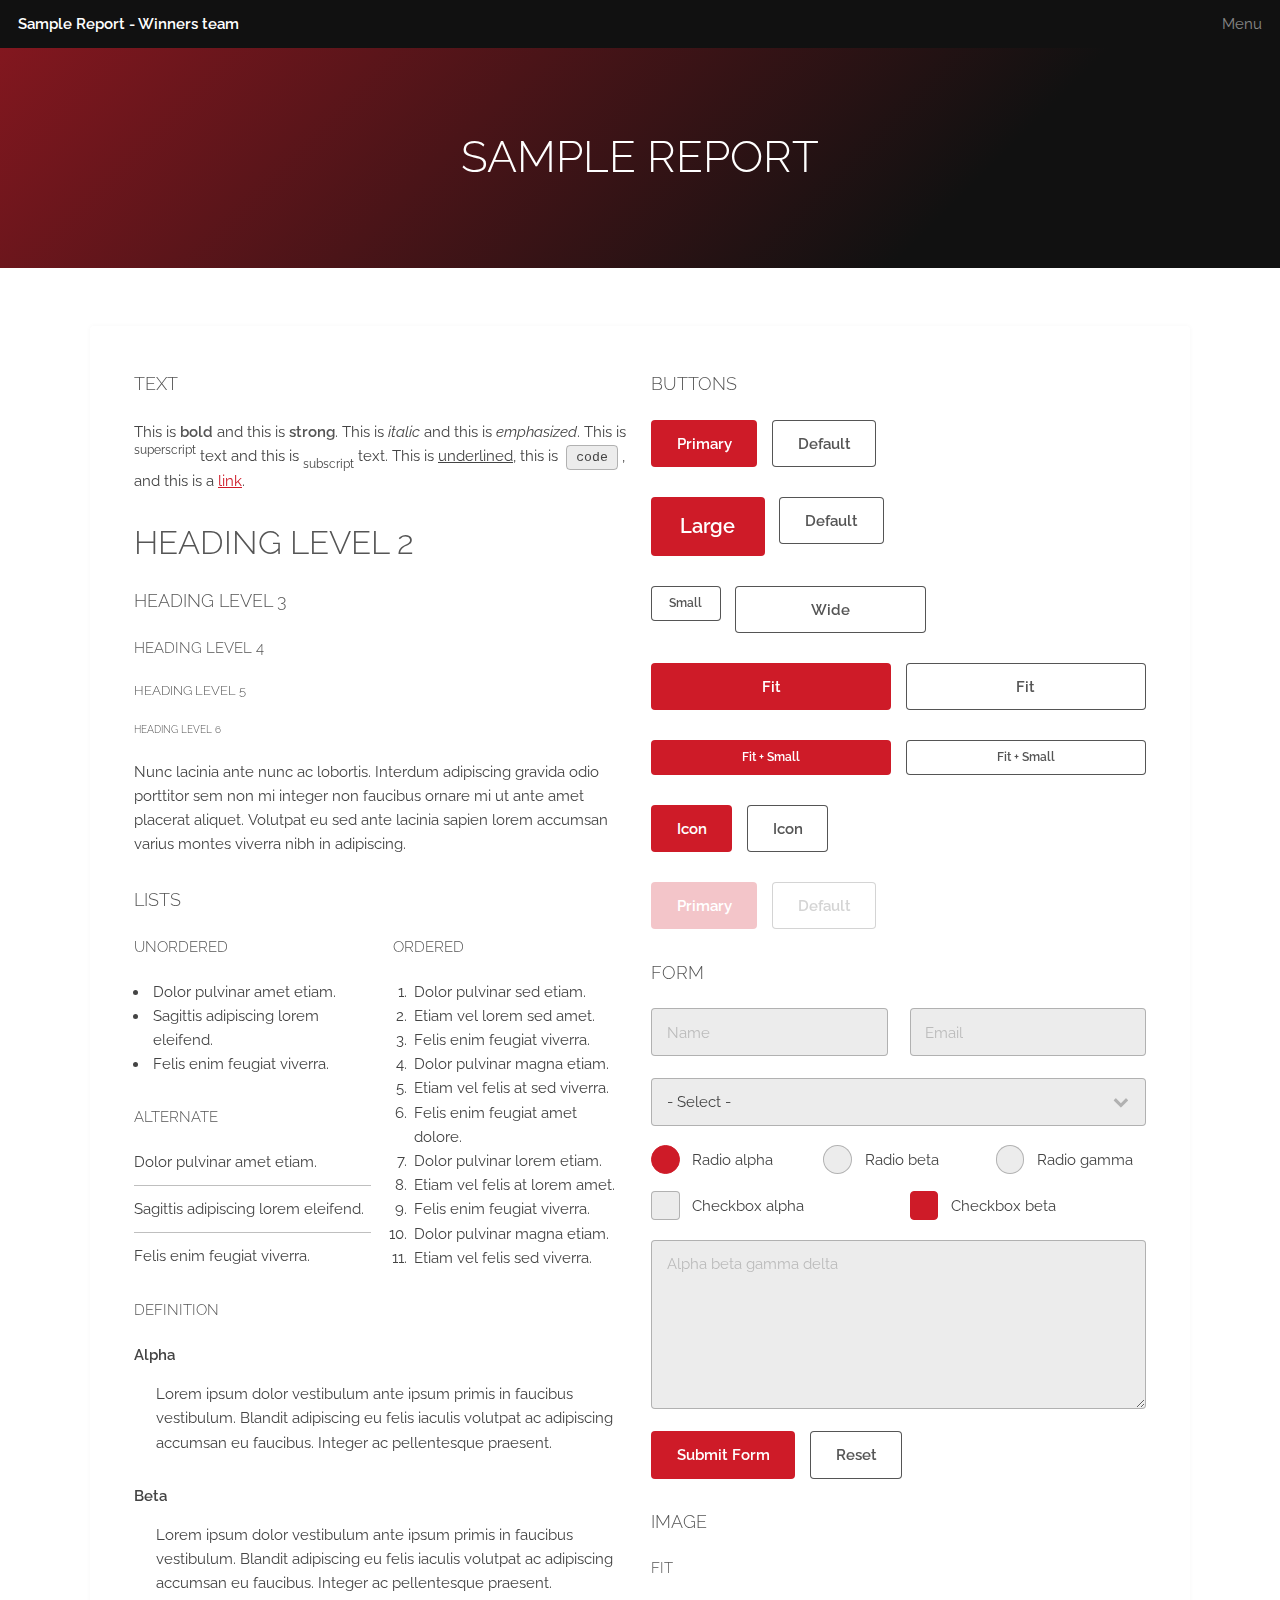
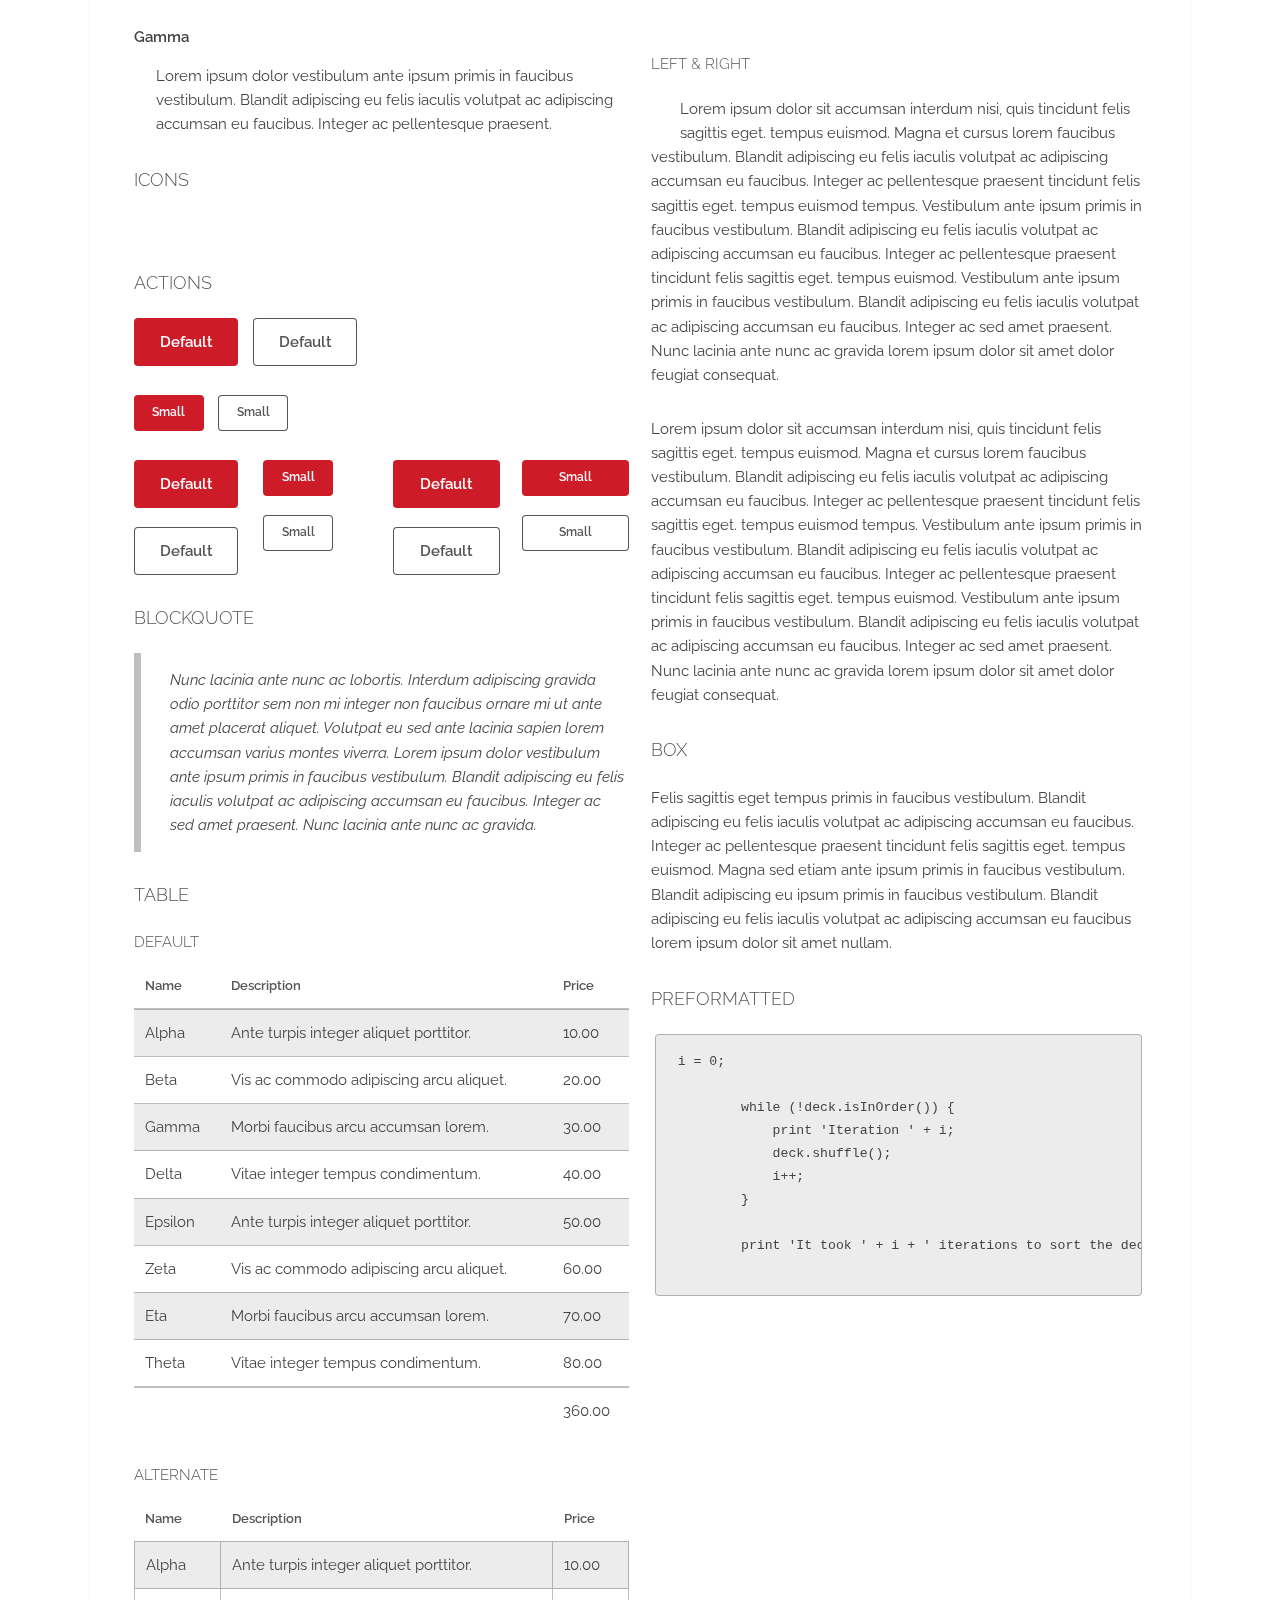
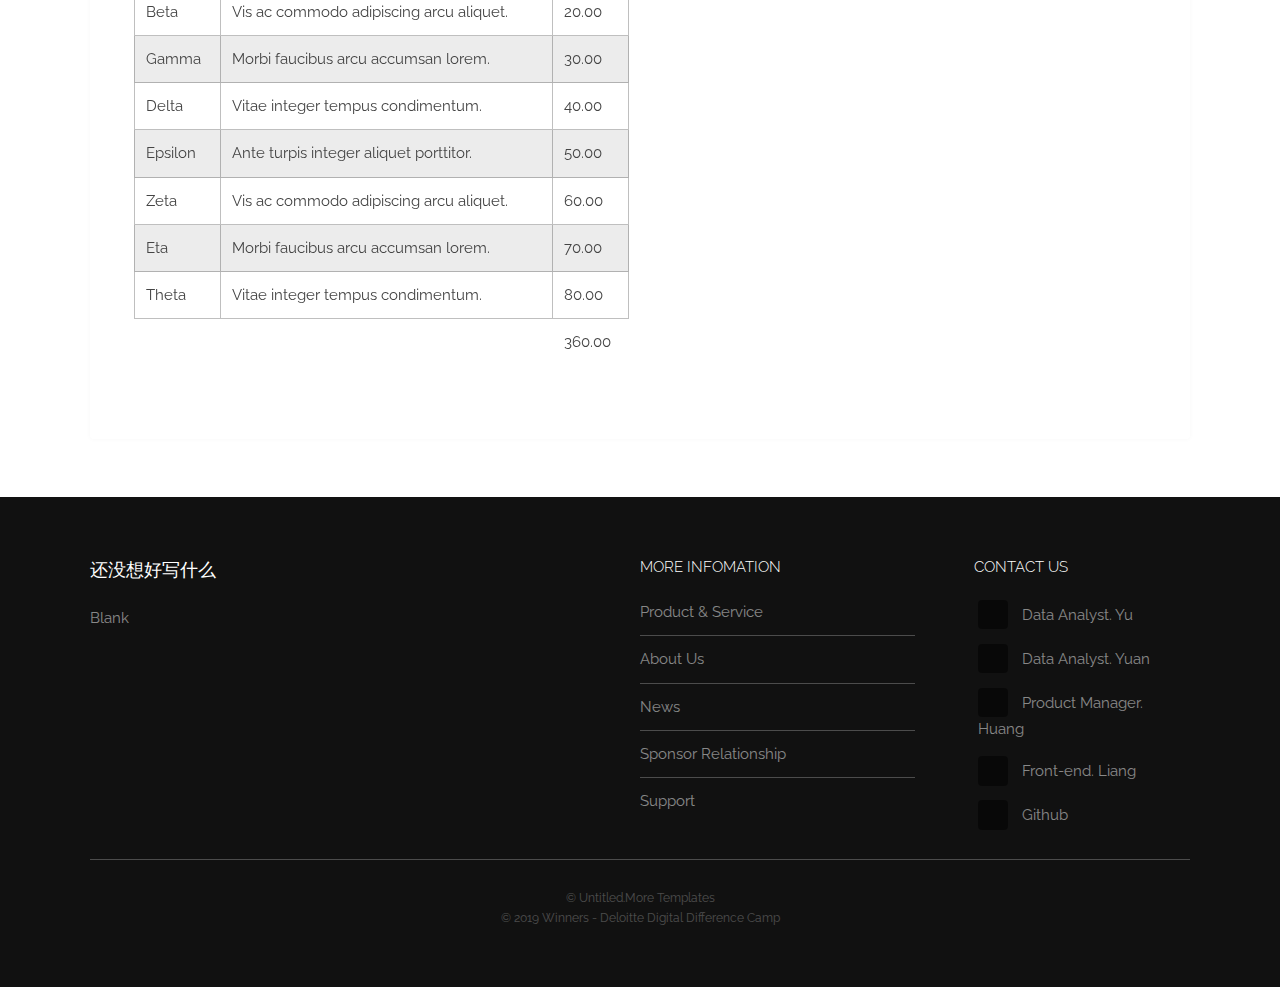
==== elements.html @ 35d784fb "modify" ====
<!DOCTYPE HTML>
<!--
	Industrious by TEMPLATED
	templated.co @templatedco
	Released for free under the Creative Commons Attribution 3.0 license (templated.co/license)
-->
<html>
	<head>
		<title>Sample Report - Winners team</title>
		<meta charset="utf-8" />
		<meta name="viewport" content="width=device-width, initial-scale=1, user-scalable=no" />
		<meta name="description" content="" />
		<meta name="keywords" content="" />
		<link rel="stylesheet" href="assets/css/main.css" />
	</head>
	<body class="is-preload">

		<!-- Header -->
			<header id="header">
				<a class="logo" href="index.html">Sample Report - Winners team</a>
				<nav>
					<a href="#menu">Menu</a>
				</nav>
			</header>

		<!-- Nav -->
			<nav id="menu">
				<ul class="links">
					<li><a href="index.html">Introduction</a></li>
					<li><a href="elements.html">Sample report</a></li>
					<li><a href="generic.html">Blank page</a></li>
				</ul>
			</nav>

		<!-- Heading -->
			<div id="heading" >
				<h1>Sample report</h1>
			</div>

		<!-- Main -->
			<section id="main" class="wrapper">
				<div class="inner">
					<div class="content">

					<!-- Elements -->
						<div class="row">
							<div class="col-6 col-12-medium">

								<!-- Text -->
									<h3>Text</h3>
									<p>This is <b>bold</b> and this is <strong>strong</strong>. This is <i>italic</i> and this
									is <em>emphasized</em>.
									This is <sup>superscript</sup> text and this is <sub>subscript</sub> text.
									This is <u>underlined</u>, this is <code>code</code>, and this is a <a href="#">link</a>.</p>
									<h2>Heading Level 2</h2>
									<h3>Heading Level 3</h3>
									<h4>Heading Level 4</h4>
									<h5>Heading Level 5</h5>
									<h6>Heading Level 6</h6>
									<p>Nunc lacinia ante nunc ac lobortis. Interdum adipiscing gravida odio porttitor sem
									non mi integer non faucibus ornare mi ut ante amet placerat aliquet. Volutpat eu sed
									ante lacinia sapien lorem accumsan varius montes viverra nibh in adipiscing.</p>

								<!-- Lists -->
									<h3>Lists</h3>
									<div class="row">
										<div class="col-6 col-12-small">
											<h4>Unordered</h4>
											<ul>
												<li>Dolor pulvinar amet etiam.</li>
												<li>Sagittis adipiscing lorem eleifend.</li>
												<li>Felis enim feugiat viverra.</li>
											</ul>
											<h4>Alternate</h4>
											<ul class="alt">
												<li>Dolor pulvinar amet etiam.</li>
												<li>Sagittis adipiscing lorem eleifend.</li>
												<li>Felis enim feugiat viverra.</li>
											</ul>
										</div>
										<div class="col-6 col-12-small">
											<h4>Ordered</h4>
											<ol>
												<li>Dolor pulvinar sed etiam.</li>
												<li>Etiam vel lorem sed amet.</li>
												<li>Felis enim feugiat viverra.</li>
												<li>Dolor pulvinar magna etiam.</li>
												<li>Etiam vel felis at sed viverra.</li>
												<li>Felis enim feugiat amet dolore.</li>
												<li>Dolor pulvinar lorem etiam.</li>
												<li>Etiam vel felis at lorem amet.</li>
												<li>Felis enim feugiat viverra.</li>
												<li>Dolor pulvinar magna etiam.</li>
												<li>Etiam vel felis sed viverra.</li>
											</ol>
										</div>
									</div>
									<h4>Definition</h4>
									<dl>
										<dt>Alpha</dt>
										<dd>
											<p>Lorem ipsum dolor vestibulum ante ipsum primis in faucibus vestibulum.
											Blandit adipiscing eu felis iaculis volutpat ac adipiscing accumsan eu faucibus.
											Integer ac pellentesque praesent.</p>
										</dd>
										<dt>Beta</dt>
										<dd>
											<p>Lorem ipsum dolor vestibulum ante ipsum primis in faucibus vestibulum.
											Blandit adipiscing eu felis iaculis volutpat ac adipiscing accumsan eu faucibus.
											Integer ac pellentesque praesent.</p>
										</dd>
										<dt>Gamma</dt>
										<dd>
											<p>Lorem ipsum dolor vestibulum ante ipsum primis in faucibus vestibulum.
											Blandit adipiscing eu felis iaculis volutpat ac adipiscing accumsan eu faucibus.
											Integer ac pellentesque praesent.</p>
										</dd>
									</dl>

								<!-- Icons -->
									<h3>Icons</h3>
									<ul class="icons">
										<li><a href="#" class="icon fa-twitter"><span class="label">Twitter</span></a></li>
										<li><a href="#" class="icon fa-facebook"><span class="label">Facebook</span></a></li>
										<li><a href="#" class="icon fa-instagram"><span class="label">Instagram</span></a></li>
										<li><a href="#" class="icon fa-github"><span class="label">Github</span></a></li>
										<li><a href="#" class="icon fa-dribbble"><span class="label">Dribbble</span></a></li>
										<li><a href="#" class="icon fa-tumblr"><span class="label">Tumblr</span></a></li>
										<li><a href="#" class="icon fa-apple"><span class="label">Apple</span></a></li>
										<li><a href="#" class="icon fa-windows"><span class="label">Windows</span></a></li>
										<li><a href="#" class="icon fa-500px"><span class="label">500px</span></a></li>
									</ul>

								<!-- Actions -->
									<h3>Actions</h3>
									<ul class="actions">
										<li><a href="#" class="button primary">Default</a></li>
										<li><a href="#" class="button">Default</a></li>
									</ul>
									<ul class="actions">
										<li><a href="#" class="button primary small">Small</a></li>
										<li><a href="#" class="button small">Small</a></li>
									</ul>
									<div class="row">
										<div class="col-3 col-12-small">
											<ul class="actions stacked">
												<li><a href="#" class="button primary">Default</a></li>
												<li><a href="#" class="button">Default</a></li>
											</ul>
										</div>
										<div class="col-3 col-12-small">
											<ul class="actions stacked">
												<li><a href="#" class="button primary small">Small</a></li>
												<li><a href="#" class="button small">Small</a></li>
											</ul>
										</div>
										<div class="col-3 col-12-small">
											<ul class="actions stacked">
												<li><a href="#" class="button primary fit">Default</a></li>
												<li><a href="#" class="button fit">Default</a></li>
											</ul>
										</div>
										<div class="col-3 col-12-small">
											<ul class="actions stacked">
												<li><a href="#" class="button primary small fit">Small</a></li>
												<li><a href="#" class="button small fit">Small</a></li>
											</ul>
										</div>
									</div>

								<!-- Blockquote -->
									<h3>Blockquote</h3>
									<blockquote>Nunc lacinia ante nunc ac lobortis. Interdum adipiscing gravida odio
									porttitor sem non mi integer non faucibus ornare mi ut ante amet placerat aliquet.
									Volutpat eu sed ante lacinia sapien lorem accumsan varius montes viverra. Lorem ipsum
									dolor vestibulum ante ipsum primis in faucibus vestibulum. Blandit adipiscing eu felis
									iaculis volutpat ac adipiscing accumsan eu faucibus. Integer ac sed amet praesent. Nunc
									lacinia ante nunc ac gravida.</blockquote>

								<!-- Table -->
									<h3>Table</h3>
									<h4>Default</h4>
									<div class="table-wrapper">
										<table>
											<thead>
												<tr>
													<th>Name</th>
													<th>Description</th>
													<th>Price</th>
												</tr>
											</thead>
											<tbody>
												<tr>
													<td>Alpha</td>
													<td>Ante turpis integer aliquet porttitor.</td>
													<td>10.00</td>
												</tr>
												<tr>
													<td>Beta</td>
													<td>Vis ac commodo adipiscing arcu aliquet.</td>
													<td>20.00</td>
												</tr>
												<tr>
													<td>Gamma</td>
													<td>Morbi faucibus arcu accumsan lorem.</td>
													<td>30.00</td>
												</tr>
												<tr>
													<td>Delta</td>
													<td>Vitae integer tempus condimentum.</td>
													<td>40.00</td>
												</tr>
												<tr>
													<td>Epsilon</td>
													<td>Ante turpis integer aliquet porttitor.</td>
													<td>50.00</td>
												</tr>
												<tr>
													<td>Zeta</td>
													<td>Vis ac commodo adipiscing arcu aliquet.</td>
													<td>60.00</td>
												</tr>
												<tr>
													<td>Eta</td>
													<td>Morbi faucibus arcu accumsan lorem.</td>
													<td>70.00</td>
												</tr>
												<tr>
													<td>Theta</td>
													<td>Vitae integer tempus condimentum.</td>
													<td>80.00</td>
												</tr>
											</tbody>
											<tfoot>
												<tr>
													<td colspan="2"></td>
													<td>360.00</td>
												</tr>
											</tfoot>
										</table>
									</div>
									<h4>Alternate</h4>
									<div class="table-wrapper">
										<table class="alt">
											<thead>
												<tr>
													<th>Name</th>
													<th>Description</th>
													<th>Price</th>
												</tr>
											</thead>
											<tbody>
												<tr>
													<td>Alpha</td>
													<td>Ante turpis integer aliquet porttitor.</td>
													<td>10.00</td>
												</tr>
												<tr>
													<td>Beta</td>
													<td>Vis ac commodo adipiscing arcu aliquet.</td>
													<td>20.00</td>
												</tr>
												<tr>
													<td>Gamma</td>
													<td>Morbi faucibus arcu accumsan lorem.</td>
													<td>30.00</td>
												</tr>
												<tr>
													<td>Delta</td>
													<td>Vitae integer tempus condimentum.</td>
													<td>40.00</td>
												</tr>
												<tr>
													<td>Epsilon</td>
													<td>Ante turpis integer aliquet porttitor.</td>
													<td>50.00</td>
												</tr>
												<tr>
													<td>Zeta</td>
													<td>Vis ac commodo adipiscing arcu aliquet.</td>
													<td>60.00</td>
												</tr>
												<tr>
													<td>Eta</td>
													<td>Morbi faucibus arcu accumsan lorem.</td>
													<td>70.00</td>
												</tr>
												<tr>
													<td>Theta</td>
													<td>Vitae integer tempus condimentum.</td>
													<td>80.00</td>
												</tr>
											</tbody>
											<tfoot>
												<tr>
													<td colspan="2"></td>
													<td>360.00</td>
												</tr>
											</tfoot>
										</table>
									</div>

							</div>
							<div class="col-6 col-12-medium">

								<!-- Buttons -->
									<h3>Buttons</h3>
									<ul class="actions">
										<li><a href="#" class="button primary">Primary</a></li>
										<li><a href="#" class="button">Default</a></li>
									</ul>
									<ul class="actions">
										<li><a href="#" class="button primary large">Large</a></li>
										<li><a href="#" class="button">Default</a></li>
									</ul>
									<ul class="actions">
										<li><a href="#" class="button small">Small</a></li>
										<li><a href="#" class="button wide">Wide</a></li>
									</ul>
									<ul class="actions fit">
										<li><a href="#" class="button primary fit">Fit</a></li>
										<li><a href="#" class="button fit">Fit</a></li>
									</ul>
									<ul class="actions fit">
										<li><a href="#" class="button primary fit small">Fit + Small</a></li>
										<li><a href="#" class="button fit small">Fit + Small</a></li>
									</ul>
									<ul class="actions">
										<li><a href="#" class="button primary icon fa-search">Icon</a></li>
										<li><a href="#" class="button icon fa-download">Icon</a></li>
									</ul>
									<ul class="actions">
										<li><span class="button primary disabled">Primary</span></li>
										<li><span class="button disabled">Default</span></li>
									</ul>

								<!-- Form -->
									<h3>Form</h3>
									<form method="post" action="#">
										<div class="row gtr-uniform">
											<div class="col-6 col-12-xsmall">
												<input type="text" name="name" id="name" value="" placeholder="Name" />
											</div>
											<div class="col-6 col-12-xsmall">
												<input type="email" name="email" id="email" value="" placeholder="Email" />
											</div>
											<!-- Break -->
											<div class="col-12">
												<select name="category" id="category">
													<option value="">- Select -</option>
													<option value="alpha">Option alpha</option>
													<option value="beta">Option beta</option>
													<option value="gamma">Option gamma</option>
													<option value="delta">Option delta</option>
													<option value="epsilon">Option epsilon</option>
													<option value="zeta">Option zeta</option>
													<option value="eta">Option eta</option>
													<option value="theta">Option theta</option>
												</select>
											</div>
											<!-- Break -->
											<div class="col-4 col-12-small">
												<input type="radio" id="radio-alpha" name="radio" checked>
												<label for="radio-alpha">Radio alpha</label>
											</div>
											<div class="col-4 col-12-small">
												<input type="radio" id="radio-beta" name="radio">
												<label for="radio-beta">Radio beta</label>
											</div>
											<div class="col-4 col-12-small">
												<input type="radio" id="radio-gamma" name="radio">
												<label for="radio-gamma">Radio gamma</label>
											</div>
											<!-- Break -->
											<div class="col-6 col-12-small">
												<input type="checkbox" id="checkbox-alpha" name="checkbox">
												<label for="checkbox-alpha">Checkbox alpha</label>
											</div>
											<div class="col-6 col-12-small">
												<input type="checkbox" id="checkbox-beta" name="checkbox" checked>
												<label for="checkbox-beta">Checkbox beta</label>
											</div>
											<!-- Break -->
											<div class="col-12">
												<textarea name="textarea" id="textarea" placeholder="Alpha beta gamma delta" rows="6"></textarea>
											</div>
											<!-- Break -->
											<div class="col-12">
												<ul class="actions">
													<li><input type="submit" value="Submit Form" class="primary" /></li>
													<li><input type="reset" value="Reset" /></li>
												</ul>
											</div>
										</div>
									</form>

								<!-- Image -->
									<h3>Image</h3>
									<h4>Fit</h4>
									<span class="image fit"><img src="images/pic01.png" alt="" /></span>
									<div class="box alt">
										<div class="row gtr-50 gtr-uniform">
											<div class="col-4"><span class="image fit"><img src="images/pic01.png" alt="" /></span></div>
											<div class="col-4"><span class="image fit"><img src="images/pic01.png" alt="" /></span></div>
											<div class="col-4"><span class="image fit"><img src="images/pic01.png" alt="" /></span></div>
											<!-- Break -->
											<div class="col-4"><span class="image fit"><img src="images/pic01.png" alt="" /></span></div>
											<div class="col-4"><span class="image fit"><img src="images/pic01.png" alt="" /></span></div>
											<div class="col-4"><span class="image fit"><img src="images/pic01.png" alt="" /></span></div>
											<!-- Break -->
											<div class="col-4"><span class="image fit"><img src="images/pic01.png" alt="" /></span></div>
											<div class="col-4"><span class="image fit"><img src="images/pic01.png" alt="" /></span></div>
											<div class="col-4"><span class="image fit"><img src="images/pic01.png" alt="" /></span></div>
										</div>
									</div>
									<h4>Left &amp; Right</h4>
									<p>
										<span class="image left"><img src="images/pic02.png" alt="" /></span>
										Lorem ipsum dolor sit accumsan interdum nisi, quis tincidunt felis sagittis eget.
										tempus euismod. Magna et cursus lorem faucibus vestibulum. Blandit adipiscing eu
										felis iaculis volutpat ac adipiscing accumsan eu faucibus. Integer ac pellentesque
										praesent tincidunt felis sagittis eget. tempus euismod tempus. Vestibulum ante ipsum
										primis in faucibus vestibulum. Blandit adipiscing eu felis iaculis volutpat ac
										adipiscing accumsan eu faucibus. Integer ac pellentesque praesent tincidunt felis
										sagittis eget. tempus euismod. Vestibulum ante ipsum primis in faucibus vestibulum.
										Blandit adipiscing eu felis iaculis volutpat ac adipiscing accumsan eu faucibus.
										Integer ac sed amet praesent. Nunc lacinia ante nunc ac gravida lorem ipsum dolor
										sit amet dolor feugiat consequat.
									</p>
									<p>
										<span class="image right"><img src="images/pic02.png" alt="" /></span>
										Lorem ipsum dolor sit accumsan interdum nisi, quis tincidunt felis sagittis eget.
										tempus euismod. Magna et cursus lorem faucibus vestibulum. Blandit adipiscing eu
										felis iaculis volutpat ac adipiscing accumsan eu faucibus. Integer ac pellentesque
										praesent tincidunt felis sagittis eget. tempus euismod tempus. Vestibulum ante ipsum
										primis in faucibus vestibulum. Blandit adipiscing eu felis iaculis volutpat ac
										adipiscing accumsan eu faucibus. Integer ac pellentesque praesent tincidunt felis
										sagittis eget. tempus euismod. Vestibulum ante ipsum primis in faucibus vestibulum.
										Blandit adipiscing eu felis iaculis volutpat ac adipiscing accumsan eu faucibus.
										Integer ac sed amet praesent. Nunc lacinia ante nunc ac gravida lorem ipsum dolor
										sit amet dolor feugiat consequat.
									</p>

								<!-- Box -->
									<h3>Box</h3>
									<div class="box">
										<p>Felis sagittis eget tempus primis in faucibus vestibulum. Blandit adipiscing eu
										felis iaculis volutpat ac adipiscing accumsan eu faucibus. Integer ac pellentesque
										praesent tincidunt felis sagittis eget. tempus euismod. Magna sed etiam ante ipsum
										primis in faucibus vestibulum. Blandit adipiscing eu ipsum primis in faucibus
										vestibulum. Blandit adipiscing eu felis iaculis volutpat ac adipiscing accumsan eu
										faucibus lorem ipsum dolor sit amet nullam.</p>
									</div>

								<!-- Preformatted Code -->
									<h3>Preformatted</h3>
									<pre><code>i = 0;

	while (!deck.isInOrder()) {
	    print 'Iteration ' + i;
	    deck.shuffle();
	    i++;
	}

	print 'It took ' + i + ' iterations to sort the deck.';
	</code></pre>

							</div>
						</div>
					</div>
				</div>
			</section>

		<!-- Footer -->
			<footer id="footer">
				<div class="inner">
					<div class="content">
						<section>
							<h3>还没想好写什么</h3>
							<p>Blank</p>
						</section>
						<section>
							<h4>More infomation</h4>
							<ul class="alt">
								<li><a href="#">Product & Service</a></li>
								<li><a href="#">About Us</a></li>
								<li><a href="#">News</a></li>
								<li><a href="#">Sponsor Relationship</a></li>
								<li><a href="#">Support</a></li>
							</ul>
						</section>
						<section>
							<h4>Contact Us</h4>
							<ul class="plain">
								<li><a href="https://www.linkedin.com/in/%E5%86%B0%E6%B4%81-%E5%96%BB-94479510b/" title="Bingjie Yu"><i class="icon fa-linkedin">&nbsp;</i>Data Analyst. Yu</a></li>
								<li><a href="https://www.linkedin.com/in/yuxuan-yuan-151248130/" title="Yuxuan Yuan"><i class="icon fa-linkedin">&nbsp;</i>Data Analyst. Yuan</a></li>
								<li><a href="https://www.linkedin.com/in/jeanetteyuehuang/" title="Yue Huang"><i class="icon fa-linkedin">&nbsp;</i>Product Manager. Huang</a></li>
								<li><a href="https://www.linkedin.com/in/hao-tian-liang/" title="Haotian Liang"><i class="icon fa-linkedin">&nbsp;</i>Front-end. Liang</a></li>
								<li><a href="https://github.com/DixieeeeT/Deloitte-competition"><i class="icon fa-github">&nbsp;</i>Github</a></li>
							</ul>
						</section>
					</div>
					<div class="copyright">
						&copy; Untitled.More <a href="http://www.cssmoban.com/" target="_blank">Templates</a><br />
						&copy; 2019 <a href="#">Winners</a> - Deloitte Digital Difference Camp
					</div>
				</div>
			</footer>

		<!-- Scripts -->
			<script src="assets/js/jquery.min.js"></script>
			<script src="assets/js/browser.min.js"></script>
			<script src="assets/js/breakpoints.min.js"></script>
			<script src="assets/js/util.js"></script>
			<script src="assets/js/main.js"></script>

	</body>
</html>
---- assets/css/main.css ----
@import url(font-awesome.min.css);
@import url("https://fonts.googleapis.com/css?family=Raleway:200,300,400,500,600");
/*
	Industrious by TEMPLATED
	templated.co @templatedco
	Released for free under the Creative Commons Attribution 3.0 license (templated.co/license)
*/
/* Basic */
@-ms-viewport {
  width: device-width; }
body {
  -ms-overflow-style: scrollbar; }

@media screen and (max-width: 480px) {
  html, body {
    min-width: 320px; } }
html {
  box-sizing: border-box; }

*, *:before, *:after {
  box-sizing: inherit; }

body {
  background: #ffffff; }
  body.is-preload *, body.is-preload *:before, body.is-preload *:after {
    -moz-animation: none !important;
    -webkit-animation: none !important;
    -ms-animation: none !important;
    animation: none !important;
    -moz-transition: none !important;
    -webkit-transition: none !important;
    -ms-transition: none !important;
    transition: none !important; }

html, body, div, span, applet, object,
iframe, h1, h2, h3, h4, h5, h6, p, blockquote,
pre, a, abbr, acronym, address, big, cite,
code, del, dfn, em, img, ins, kbd, q, s, samp,
small, strike, strong, sub, sup, tt, var, b,
u, i, center, dl, dt, dd, ol, ul, li, fieldset,
form, label, legend, table, caption, tbody,
tfoot, thead, tr, th, td, article, aside,
canvas, details, embed, figure, figcaption,
footer, header, hgroup, menu, nav, output, ruby,
section, summary, time, mark, audio, video {
  margin: 0;
  padding: 0;
  border: 0;
  font-size: 100%;
  font: inherit;
  vertical-align: baseline; }

article, aside, details, figcaption, figure,
footer, header, hgroup, menu, nav, section {
  display: block; }

body {
  line-height: 1; }

ol, ul {
  list-style: none; }

blockquote, q {
  quotes: none; }
  blockquote:before, blockquote:after, q:before, q:after {
    content: '';
    content: none; }

table {
  border-collapse: collapse;
  border-spacing: 0; }

body {
  -webkit-text-size-adjust: none; }

mark {
  background-color: transparent;
  color: inherit; }

input::-moz-focus-inner {
  border: 0;
  padding: 0; }

input, select, textarea {
  -moz-appearance: none;
  -webkit-appearance: none;
  -ms-appearance: none;
  appearance: none; }

/* Typography */
html {
  font-size: 13pt; }
  @media screen and (max-width: 1680px) {
    html {
      font-size: 11pt; } }
  @media screen and (max-width: 980px) {
    html {
      font-size: 12pt; } }
  @media screen and (max-width: 480px) {
    html {
      font-size: 11pt; } }

body {
  background-color: #ffffff;
  color: #444444; }

body, input, select, textarea {
  font-family: "Raleway", Arial, Helvetica, sans-serif;
  font-weight: 400;
  font-size: 1rem;
  line-height: 1.65; }

a {
  -moz-transition: color 0.2s ease-in-out;
  -webkit-transition: color 0.2s ease-in-out;
  -ms-transition: color 0.2s ease-in-out;
  transition: color 0.2s ease-in-out;
  text-decoration: underline; }
  a:hover {
    text-decoration: none; }

strong, b {
  font-weight: 600; }

em, i {
  font-style: italic; }

p {
  margin: 0 0 2rem 0; }

header.special {
  text-align: center;
  margin-bottom: 4rem; }
  header.special p {
    max-width: 75%;
    margin-left: auto;
    margin-right: auto; }

h1, h2, h3, h4, h5, h6 {
  font-weight: 300;
  line-height: 1.5;
  text-transform: uppercase;
  margin: 0 0 1.5rem 0; }
  h1 a, h2 a, h3 a, h4 a, h5 a, h6 a {
    color: inherit;
    text-decoration: none; }

h1 {
  font-size: 3rem;
  line-height: 1.2; }

h2 {
  font-size: 2.25rem;
  line-height: 1.3; }

h3 {
  font-size: 1.25rem; }

h4 {
  font-size: 1rem; }

h5 {
  font-size: 0.9rem; }

h6 {
  font-size: 0.7rem; }

@media screen and (max-width: 736px) {
  h1 {
    font-size: 2.75rem;
    line-height: 1.3; }

  h2 {
    font-size: 1.75rem;
    line-height: 1.5; }

  h3 {
    font-size: 1.25rem; } }
sub {
  font-size: 0.8rem;
  position: relative;
  top: 0.5rem; }

sup {
  font-size: 0.8rem;
  position: relative;
  top: -0.5rem; }

blockquote {
  border-left: solid 0.5rem;
  font-style: italic;
  margin: 0 0 2rem 0;
  padding: 1rem 0 1rem 2rem; }

code {
  border-radius: 4px;
  border: solid 1px;
  font-family: "Courier New", monospace;
  font-size: 0.9rem;
  margin: 0 0.25rem;
  padding: 0.25rem 0.65rem; }

pre {
  -webkit-overflow-scrolling: touch;
  font-family: "Courier New", monospace;
  font-size: 0.9rem;
  margin: 0 0 2rem 0; }
  pre code {
    display: block;
    line-height: 1.75;
    padding: 1rem 1.5rem;
    overflow-x: auto; }

hr {
  border: 0;
  border-bottom: solid 1px;
  margin: 2rem 0; }
  hr.major {
    margin: 4rem 0; }

input, select, textarea {
  color: #555555; }

a {
  color: #ce1b28; }

strong, b {
  color: #555555; }

h1, h2, h3, h4, h5, h6 {
  color: #555555; }

blockquote {
  border-left-color: rgba(0, 0, 0, 0.25); }

code {
  background: rgba(0, 0, 0, 0.075);
  border-color: rgba(0, 0, 0, 0.25); }

hr {
  border-bottom-color: rgba(0, 0, 0, 0.25); }

/* Inner */
.inner {
  margin: 0 auto;
  width: 75rem;
  max-width: calc(100% - 6rem); }
  @media screen and (max-width: 480px) {
    .inner {
      max-width: calc(100% - 3rem); } }

/* Button */
input[type="submit"],
input[type="reset"],
input[type="button"],
button,
.button {
  -moz-appearance: none;
  -webkit-appearance: none;
  -ms-appearance: none;
  appearance: none;
  -moz-transition: background-color 0.2s ease-in-out, box-shadow 0.2s ease-in-out, color 0.2s ease-in-out;
  -webkit-transition: background-color 0.2s ease-in-out, box-shadow 0.2s ease-in-out, color 0.2s ease-in-out;
  -ms-transition: background-color 0.2s ease-in-out, box-shadow 0.2s ease-in-out, color 0.2s ease-in-out;
  transition: background-color 0.2s ease-in-out, box-shadow 0.2s ease-in-out, color 0.2s ease-in-out;
  border: 0;
  border-radius: 4px;
  cursor: pointer;
  display: inline-block;
  font-weight: 600;
  height: 3.25rem;
  line-height: 3.25rem;
  padding: 0 1.75rem;
  text-align: center;
  text-decoration: none;
  white-space: nowrap; }
  input[type="submit"].small,
  input[type="reset"].small,
  input[type="button"].small,
  button.small,
  .button.small {
    font-size: 0.8rem;
    height: 2.4375rem;
    line-height: 2.4375rem;
    padding: 0 1.25rem; }
  input[type="submit"].large,
  input[type="reset"].large,
  input[type="button"].large,
  button.large,
  .button.large {
    font-size: 1.35rem;
    height: 4.0625rem;
    line-height: 4.0625rem;
    padding: 0 2rem; }
  input[type="submit"].wide,
  input[type="reset"].wide,
  input[type="button"].wide,
  button.wide,
  .button.wide {
    min-width: 13rem; }
  input[type="submit"].icon:before,
  input[type="reset"].icon:before,
  input[type="button"].icon:before,
  button.icon:before,
  .button.icon:before {
    margin-right: 0.5rem; }
  input[type="submit"].fit,
  input[type="reset"].fit,
  input[type="button"].fit,
  button.fit,
  .button.fit {
    width: 100%; }
  input[type="submit"].disabled, input[type="submit"]:disabled,
  input[type="reset"].disabled,
  input[type="reset"]:disabled,
  input[type="button"].disabled,
  input[type="button"]:disabled,
  button.disabled,
  button:disabled,
  .button.disabled,
  .button:disabled {
    pointer-events: none;
    opacity: 0.25; }

input[type="submit"],
input[type="reset"],
input[type="button"],
button,
.button {
  background-color: transparent;
  box-shadow: inset 0 0 0 1px #555555;
  color: #555555 !important; }
  input[type="submit"]:hover,
  input[type="reset"]:hover,
  input[type="button"]:hover,
  button:hover,
  .button:hover {
    box-shadow: inset 0 0 0 1px #ce1b28;
    color: #ce1b28 !important; }
    input[type="submit"]:hover:active,
    input[type="reset"]:hover:active,
    input[type="button"]:hover:active,
    button:hover:active,
    .button:hover:active {
      background-color: rgba(206, 27, 40, 0.25); }
  input[type="submit"].primary,
  input[type="reset"].primary,
  input[type="button"].primary,
  button.primary,
  .button.primary {
    box-shadow: none;
    background-color: #ce1b28;
    color: #ffffff !important; }
    input[type="submit"].primary:hover,
    input[type="reset"].primary:hover,
    input[type="button"].primary:hover,
    button.primary:hover,
    .button.primary:hover {
      background-color: #e2212f;
      box-shadow: none; }
      input[type="submit"].primary:hover:active,
      input[type="reset"].primary:hover:active,
      input[type="button"].primary:hover:active,
      button.primary:hover:active,
      .button.primary:hover:active {
        background-color: #b71824; }

/* Form */
form {
  margin: 0 0 2rem 0; }

input[type="text"],
input[type="password"],
input[type="email"],
input[type="tel"],
input[type="search"],
input[type="url"],
select,
textarea {
  -moz-appearance: none;
  -webkit-appearance: none;
  -ms-appearance: none;
  appearance: none;
  border-radius: 4px;
  border: none;
  border: solid 1px;
  color: inherit;
  display: block;
  outline: 0;
  padding: 0 1rem;
  text-decoration: none;
  width: 100%; }
  input[type="text"]:invalid,
  input[type="password"]:invalid,
  input[type="email"]:invalid,
  input[type="tel"]:invalid,
  input[type="search"]:invalid,
  input[type="url"]:invalid,
  select:invalid,
  textarea:invalid {
    box-shadow: none; }

label {
  display: block;
  font-size: 1rem;
  font-weight: 600;
  margin: 0 0 1rem 0; }

input[type="text"],
input[type="password"],
input[type="email"],
input[type="tel"],
input[type="search"],
input[type="url"] {
  height: 3.25rem; }

select {
  background-size: 1.25rem;
  background-repeat: no-repeat;
  background-position: calc(100% - 1rem) center;
  height: 3.25rem;
  padding-right: 3.25rem;
  text-overflow: ellipsis; }
  select:focus::-ms-value {
    background-color: transparent; }
  select::-ms-expand {
    display: none; }

textarea {
  padding: 0.75rem 1rem; }

input[type="checkbox"],
input[type="radio"] {
  -moz-appearance: none;
  -webkit-appearance: none;
  -ms-appearance: none;
  appearance: none;
  display: block;
  float: left;
  margin-right: -2rem;
  opacity: 0;
  width: 1rem;
  z-index: -1; }
  input[type="checkbox"] + label,
  input[type="radio"] + label {
    text-decoration: none;
    cursor: pointer;
    display: inline-block;
    font-size: 1rem;
    font-weight: 400;
    padding-left: 2.825rem;
    padding-right: 0.875rem;
    position: relative; }
    input[type="checkbox"] + label:before,
    input[type="radio"] + label:before {
      -moz-osx-font-smoothing: grayscale;
      -webkit-font-smoothing: antialiased;
      font-family: FontAwesome;
      font-style: normal;
      font-weight: normal;
      text-transform: none !important; }
    input[type="checkbox"] + label:before,
    input[type="radio"] + label:before {
      border-radius: 4px;
      border: solid 1px;
      content: '';
      display: inline-block;
      height: 1.95rem;
      left: 0;
      line-height: 1.86875rem;
      position: absolute;
      text-align: center;
      top: -0.1625rem;
      width: 1.95rem; }
  input[type="checkbox"]:checked + label:before,
  input[type="radio"]:checked + label:before {
    content: '\f00c'; }

input[type="checkbox"] + label:before {
  border-radius: 4px; }

input[type="radio"] + label:before {
  border-radius: 100%; }

::-webkit-input-placeholder {
  opacity: 1.0; }

:-moz-placeholder {
  opacity: 1.0; }

::-moz-placeholder {
  opacity: 1.0; }

:-ms-input-placeholder {
  opacity: 1.0; }

label {
  color: #555555; }

input[type="text"],
input[type="password"],
input[type="email"],
input[type="tel"],
input[type="search"],
input[type="url"],
select,
textarea {
  background-color: rgba(0, 0, 0, 0.075);
  border-color: rgba(0, 0, 0, 0.25); }
  input[type="text"]:focus,
  input[type="password"]:focus,
  input[type="email"]:focus,
  input[type="tel"]:focus,
  input[type="search"]:focus,
  input[type="url"]:focus,
  select:focus,
  textarea:focus {
    border-color: #ce1b28;
    box-shadow: 0 0 0 1px #ce1b28; }

select {
  background-image: url("data:image/svg+xml;charset=utf8,%3Csvg xmlns='http://www.w3.org/2000/svg' width='40' height='40' preserveAspectRatio='none' viewBox='0 0 40 40'%3E%3Cpath d='M9.4,12.3l10.4,10.4l10.4-10.4c0.2-0.2,0.5-0.4,0.9-0.4c0.3,0,0.6,0.1,0.9,0.4l3.3,3.3c0.2,0.2,0.4,0.5,0.4,0.9 c0,0.4-0.1,0.6-0.4,0.9L20.7,31.9c-0.2,0.2-0.5,0.4-0.9,0.4c-0.3,0-0.6-0.1-0.9-0.4L4.3,17.3c-0.2-0.2-0.4-0.5-0.4-0.9 c0-0.4,0.1-0.6,0.4-0.9l3.3-3.3c0.2-0.2,0.5-0.4,0.9-0.4S9.1,12.1,9.4,12.3z' fill='rgba(0, 0, 0, 0.25)' /%3E%3C/svg%3E"); }
  select option {
    color: #444444;
    background-color: #ffffff; }

input[type="checkbox"] + label,
input[type="radio"] + label {
  color: #444444; }
  input[type="checkbox"] + label:before,
  input[type="radio"] + label:before {
    background: rgba(0, 0, 0, 0.075);
    border-color: rgba(0, 0, 0, 0.25); }
input[type="checkbox"]:checked + label:before,
input[type="radio"]:checked + label:before {
  background-color: #ce1b28;
  border-color: #ce1b28;
  color: #ffffff; }
input[type="checkbox"]:focus + label:before,
input[type="radio"]:focus + label:before {
  border-color: #ce1b28;
  box-shadow: 0 0 0 1px #ce1b28; }

::-webkit-input-placeholder {
  color: #bbbbbb !important; }

:-moz-placeholder {
  color: #bbbbbb !important; }

::-moz-placeholder {
  color: #bbbbbb !important; }

:-ms-input-placeholder {
  color: #bbbbbb !important; }

/* List */
ol {
  list-style: decimal;
  margin: 0 0 2rem 0;
  padding-left: 1.25rem; }
  ol li {
    padding-left: 0.25rem; }

ul {
  list-style: disc;
  margin: 0 0 2rem 0;
  padding-left: 1rem; }
  ul li {
    padding-left: 0.325rem; }
  ul.plain {
    list-style: none;
    padding-left: 0; }
    ul.plain li {
      margin-bottom: 1rem; }
      ul.plain li .icon {
        border-radius: 4px;
        color: #ffffff;
        display: inline-block;
        margin-right: 1rem;
        text-align: center;
        width: 2rem;
        height: 2rem;
        line-height: 2rem;
        background: rgba(0, 0, 0, 0.5); }
  ul.alt {
    list-style: none;
    padding-left: 0; }
    ul.alt li {
      border-top: solid 1px;
      padding: 0.75rem 0; }
      ul.alt li:first-child {
        border-top: 0;
        padding-top: 0; }
      ul.alt li:last-child {
        padding-bottom: 0; }

dl {
  margin: 0 0 2rem 0; }
  dl dt {
    display: block;
    font-weight: 600;
    margin: 0 0 1rem 0; }
  dl dd {
    margin-left: 1.5rem; }

ul.alt li {
  border-top-color: rgba(0, 0, 0, 0.25); }

/* Table */
.table-wrapper {
  -webkit-overflow-scrolling: touch;
  overflow-x: auto; }

table {
  margin: 0 0 2rem 0;
  width: 100%; }
  table tbody tr {
    border: solid 1px;
    border-left: 0;
    border-right: 0; }
  table td {
    padding: 0.75rem 0.75rem; }
  table th {
    font-size: 0.9rem;
    font-weight: 600;
    padding: 0 0.75rem 0.75rem 0.75rem;
    text-align: left; }
  table thead {
    border-bottom: solid 2px; }
  table tfoot {
    border-top: solid 2px; }
  table.alt {
    border-collapse: separate; }
    table.alt tbody tr td {
      border: solid 1px;
      border-left-width: 0;
      border-top-width: 0; }
      table.alt tbody tr td:first-child {
        border-left-width: 1px; }
    table.alt tbody tr:first-child td {
      border-top-width: 1px; }
    table.alt thead {
      border-bottom: 0; }
    table.alt tfoot {
      border-top: 0; }

table tbody tr {
  border-color: rgba(0, 0, 0, 0.25); }
  table tbody tr:nth-child(2n + 1) {
    background-color: rgba(0, 0, 0, 0.075); }
table th {
  color: #555555; }
table thead {
  border-bottom-color: rgba(0, 0, 0, 0.25); }
table tfoot {
  border-top-color: rgba(0, 0, 0, 0.25); }
table.alt tbody tr td {
  border-color: rgba(0, 0, 0, 0.25); }

/* Highlights */
.highlights {
  width: 100%;
  margin: 2.5rem 0;
  display: -moz-flex;
  display: -webkit-flex;
  display: -ms-flex;
  display: flex;
  -moz-flex-wrap: wrap;
  -webkit-flex-wrap: wrap;
  -ms-flex-wrap: wrap;
  flex-wrap: wrap;
  -moz-align-items: -moz-stretch;
  -webkit-align-items: -webkit-stretch;
  -ms-align-items: -ms-stretch;
  align-items: stretch; }
  .highlights > * {
    -moz-flex-shrink: 1;
    -webkit-flex-shrink: 1;
    -ms-flex-shrink: 1;
    flex-shrink: 1;
    -moz-flex-grow: 0;
    -webkit-flex-grow: 0;
    -ms-flex-grow: 0;
    flex-grow: 0; }
  .highlights > * {
    width: 33.3333333333%; }
  .highlights > * {
    padding: 1.5rem;
    width: calc(33.3333333333% + 1rem); }
  .highlights > :nth-child(-n + 3) {
    padding-top: 0; }
  .highlights > :nth-last-child(-n + 3) {
    padding-bottom: 0; }
  .highlights > :nth-child(3n + 1) {
    padding-left: 0; }
  .highlights > :nth-child(3n) {
    padding-right: 0; }
  .highlights > :nth-child(3n + 1),
  .highlights > :nth-child(3n) {
    width: calc(33.3333333333% + -0.5rem); }
  .highlights .content {
    border-radius: 4px;
    height: 100%;
    padding: 3rem;
    text-align: center; }
    .highlights .content .icon {
      font-size: 5rem; }
  .highlights > div > :last-child {
    margin-bottom: 0; }
  @media screen and (max-width: 980px) {
    .highlights > * {
      width: 50%; }
    .highlights > * {
      padding: 1rem;
      width: calc(33.3333333333% + 0.6666666667rem); }
    .highlights > :nth-child(-n + 3) {
      padding-top: 1rem; }
    .highlights > :nth-last-child(-n + 3) {
      padding-bottom: 1rem; }
    .highlights > :nth-child(3n + 1) {
      padding-left: 1rem; }
    .highlights > :nth-child(3n) {
      padding-right: 1rem; }
    .highlights > :nth-child(3n + 1),
    .highlights > :nth-child(3n) {
      padding: 1rem;
      width: calc(50% + 1rem); }
    .highlights > * {
      padding: 1rem;
      width: calc(50% + 1rem); }
    .highlights > :nth-child(-n + 2) {
      padding-top: 0; }
    .highlights > :nth-last-child(-n + 2) {
      padding-bottom: 0; }
    .highlights > :nth-child(2n + 1) {
      padding-left: 0; }
    .highlights > :nth-child(2n) {
      padding-right: 0; }
    .highlights > :nth-child(2n + 1),
    .highlights > :nth-child(2n) {
      width: calc(50% + 0rem); }
    .highlights .content {
      padding: 2rem; } }
  @media screen and (max-width: 736px) {
    .highlights > * {
      width: 100%; }
    .highlights > * {
      padding: 1rem;
      width: calc(33.3333333333% + 0.6666666667rem); }
    .highlights > :nth-child(-n + 3) {
      padding-top: 1rem; }
    .highlights > :nth-last-child(-n + 3) {
      padding-bottom: 1rem; }
    .highlights > :nth-child(3n + 1) {
      padding-left: 1rem; }
    .highlights > :nth-child(3n) {
      padding-right: 1rem; }
    .highlights > :nth-child(3n + 1),
    .highlights > :nth-child(3n) {
      padding: 1rem;
      width: calc(100% + 2rem); }
    .highlights > * {
      padding: 1rem;
      width: calc(50% + 1rem); }
    .highlights > :nth-child(-n + 2) {
      padding-top: 1rem; }
    .highlights > :nth-last-child(-n + 2) {
      padding-bottom: 1rem; }
    .highlights > :nth-child(2n + 1) {
      padding-left: 1rem; }
    .highlights > :nth-child(2n) {
      padding-right: 1rem; }
    .highlights > :nth-child(2n + 1),
    .highlights > :nth-child(2n) {
      padding: 1rem;
      width: calc(100% + 2rem); }
    .highlights > * {
      padding: 1rem;
      width: calc(100% + 2rem); }
    .highlights > :nth-child(-n + 1) {
      padding-top: 0; }
    .highlights > :nth-last-child(-n + 1) {
      padding-bottom: 0; }
    .highlights > :nth-child(1n + 1) {
      padding-left: 0; }
    .highlights > :nth-child(1n) {
      padding-right: 0; }
    .highlights > :nth-child(1n + 1),
    .highlights > :nth-child(1n) {
      width: calc(100% + 1rem); } }

.highlights .content {
  background: #ffffff;
  box-shadow: 0px 0px 4px 1px rgba(0, 0, 0, 0.025); }

/* Testimonials */
.testimonials {
  margin: 2.5rem 0;
  width: 100%;
  display: -moz-flex;
  display: -webkit-flex;
  display: -ms-flex;
  display: flex;
  -moz-flex-wrap: wrap;
  -webkit-flex-wrap: wrap;
  -ms-flex-wrap: wrap;
  flex-wrap: wrap;
  -moz-align-items: -moz-stretch;
  -webkit-align-items: -webkit-stretch;
  -ms-align-items: -ms-stretch;
  align-items: stretch; }
  .testimonials > * {
    -moz-flex-shrink: 1;
    -webkit-flex-shrink: 1;
    -ms-flex-shrink: 1;
    flex-shrink: 1;
    -moz-flex-grow: 0;
    -webkit-flex-grow: 0;
    -ms-flex-grow: 0;
    flex-grow: 0; }
  .testimonials > * {
    width: 33.3333333333%; }
  .testimonials > * {
    padding: 1.5rem;
    width: calc(33.3333333333% + 1rem); }
  .testimonials > :nth-child(-n + 3) {
    padding-top: 0; }
  .testimonials > :nth-last-child(-n + 3) {
    padding-bottom: 0; }
  .testimonials > :nth-child(3n + 1) {
    padding-left: 0; }
  .testimonials > :nth-child(3n) {
    padding-right: 0; }
  .testimonials > :nth-child(3n + 1),
  .testimonials > :nth-child(3n) {
    width: calc(33.3333333333% + -0.5rem); }
  .testimonials .content {
    border-radius: 4px;
    height: 100%;
    padding: 3rem; }
    .testimonials .content .author {
      display: -moz-flex;
      display: -webkit-flex;
      display: -ms-flex;
      display: flex;
      -moz-align-items: center;
      -webkit-align-items: center;
      -ms-align-items: center;
      align-items: center; }
      .testimonials .content .author blockquote {
        margin: 0; }
      .testimonials .content .author .image {
        margin-right: 2rem;
        width: 20%; }
        .testimonials .content .author .image img {
          border-radius: 100%;
          max-width: 100%; }
    .testimonials .content .credit {
      font-size: 0.75rem; }
    .testimonials .content p:last-child {
      margin: 0; }
  .testimonials > div > :last-child {
    margin-bottom: 0; }
  @media screen and (max-width: 980px) {
    .testimonials > * {
      width: 50%; }
    .testimonials > * {
      padding: 1rem;
      width: calc(33.3333333333% + 0.6666666667rem); }
    .testimonials > :nth-child(-n + 3) {
      padding-top: 1rem; }
    .testimonials > :nth-last-child(-n + 3) {
      padding-bottom: 1rem; }
    .testimonials > :nth-child(3n + 1) {
      padding-left: 1rem; }
    .testimonials > :nth-child(3n) {
      padding-right: 1rem; }
    .testimonials > :nth-child(3n + 1),
    .testimonials > :nth-child(3n) {
      padding: 1rem;
      width: calc(50% + 1rem); }
    .testimonials > * {
      padding: 1rem;
      width: calc(50% + 1rem); }
    .testimonials > :nth-child(-n + 2) {
      padding-top: 0; }
    .testimonials > :nth-last-child(-n + 2) {
      padding-bottom: 0; }
    .testimonials > :nth-child(2n + 1) {
      padding-left: 0; }
    .testimonials > :nth-child(2n) {
      padding-right: 0; }
    .testimonials > :nth-child(2n + 1),
    .testimonials > :nth-child(2n) {
      width: calc(50% + 0rem); }
    .testimonials .content {
      padding: 2rem; } }
  @media screen and (max-width: 736px) {
    .testimonials > * {
      width: 100%; }
    .testimonials > * {
      padding: 1rem;
      width: calc(33.3333333333% + 0.6666666667rem); }
    .testimonials > :nth-child(-n + 3) {
      padding-top: 1rem; }
    .testimonials > :nth-last-child(-n + 3) {
      padding-bottom: 1rem; }
    .testimonials > :nth-child(3n + 1) {
      padding-left: 1rem; }
    .testimonials > :nth-child(3n) {
      padding-right: 1rem; }
    .testimonials > :nth-child(3n + 1),
    .testimonials > :nth-child(3n) {
      padding: 1rem;
      width: calc(100% + 2rem); }
    .testimonials > * {
      padding: 1rem;
      width: calc(50% + 1rem); }
    .testimonials > :nth-child(-n + 2) {
      padding-top: 1rem; }
    .testimonials > :nth-last-child(-n + 2) {
      padding-bottom: 1rem; }
    .testimonials > :nth-child(2n + 1) {
      padding-left: 1rem; }
    .testimonials > :nth-child(2n) {
      padding-right: 1rem; }
    .testimonials > :nth-child(2n + 1),
    .testimonials > :nth-child(2n) {
      padding: 1rem;
      width: calc(100% + 2rem); }
    .testimonials > * {
      padding: 1rem;
      width: calc(100% + 2rem); }
    .testimonials > :nth-child(-n + 1) {
      padding-top: 0; }
    .testimonials > :nth-last-child(-n + 1) {
      padding-bottom: 0; }
    .testimonials > :nth-child(1n + 1) {
      padding-left: 0; }
    .testimonials > :nth-child(1n) {
      padding-right: 0; }
    .testimonials > :nth-child(1n + 1),
    .testimonials > :nth-child(1n) {
      width: calc(100% + 1rem); } }

.testimonials .content {
  background: #ffffff;
  box-shadow: 0px 0px 4px 1px rgba(0, 0, 0, 0.025); }
  .testimonials .content .credit strong {
    color: #ce1b28; }

/* Actions */
ul.actions {
  display: -moz-flex;
  display: -webkit-flex;
  display: -ms-flex;
  display: flex;
  cursor: default;
  list-style: none;
  margin-left: -1rem;
  padding-left: 0; }
  ul.actions li {
    padding: 0 0 0 1rem;
    vertical-align: middle; }
  ul.actions.special {
    -moz-justify-content: center;
    -webkit-justify-content: center;
    -ms-justify-content: center;
    justify-content: center;
    width: calc(100% + 1rem); }
  ul.actions.stacked {
    -moz-flex-direction: column;
    -webkit-flex-direction: column;
    -ms-flex-direction: column;
    flex-direction: column;
    margin-left: 0; }
    ul.actions.stacked li {
      padding: 1.3rem 0 0 0; }
      ul.actions.stacked li:first-child {
        padding-top: 0; }
  ul.actions.fit {
    width: calc(100% + 1rem); }
    ul.actions.fit li {
      -moz-flex-grow: 1;
      -webkit-flex-grow: 1;
      -ms-flex-grow: 1;
      flex-grow: 1;
      -moz-flex-shrink: 1;
      -webkit-flex-shrink: 1;
      -ms-flex-shrink: 1;
      flex-shrink: 1;
      width: 100%; }
      ul.actions.fit li > * {
        width: 100%; }
    ul.actions.fit.stacked {
      width: 100%; }
  @media screen and (max-width: 480px) {
    ul.actions:not(.fixed) {
      -moz-flex-direction: column;
      -webkit-flex-direction: column;
      -ms-flex-direction: column;
      flex-direction: column;
      margin-left: 0;
      width: 100% !important; }
      ul.actions:not(.fixed) li {
        -moz-flex-grow: 1;
        -webkit-flex-grow: 1;
        -ms-flex-grow: 1;
        flex-grow: 1;
        -moz-flex-shrink: 1;
        -webkit-flex-shrink: 1;
        -ms-flex-shrink: 1;
        flex-shrink: 1;
        padding: 1rem 0 0 0;
        text-align: center;
        width: 100%; }
        ul.actions:not(.fixed) li > * {
          width: 100%; }
        ul.actions:not(.fixed) li:first-child {
          padding-top: 0; }
        ul.actions:not(.fixed) li input[type="submit"],
        ul.actions:not(.fixed) li input[type="reset"],
        ul.actions:not(.fixed) li input[type="button"],
        ul.actions:not(.fixed) li button,
        ul.actions:not(.fixed) li .button {
          width: 100%; }
          ul.actions:not(.fixed) li input[type="submit"].icon:before,
          ul.actions:not(.fixed) li input[type="reset"].icon:before,
          ul.actions:not(.fixed) li input[type="button"].icon:before,
          ul.actions:not(.fixed) li button.icon:before,
          ul.actions:not(.fixed) li .button.icon:before {
            margin-left: -0.5rem; } }

/* Grid */
.row {
  display: flex;
  flex-wrap: wrap;
  box-sizing: border-box; }
  .row > * {
    box-sizing: border-box; }
  .row.gtr-uniform > * > :last-child {
    margin-bottom: 0; }

.row > .imp {
  order: -1; }
.row > .col-1 {
  width: 8.3333333333%; }
.row > .off-1 {
  margin-left: 8.3333333333%; }
.row > .col-2 {
  width: 16.6666666667%; }
.row > .off-2 {
  margin-left: 16.6666666667%; }
.row > .col-3 {
  width: 25%; }
.row > .off-3 {
  margin-left: 25%; }
.row > .col-4 {
  width: 33.3333333333%; }
.row > .off-4 {
  margin-left: 33.3333333333%; }
.row > .col-5 {
  width: 41.6666666667%; }
.row > .off-5 {
  margin-left: 41.6666666667%; }
.row > .col-6 {
  width: 50%; }
.row > .off-6 {
  margin-left: 50%; }
.row > .col-7 {
  width: 58.3333333333%; }
.row > .off-7 {
  margin-left: 58.3333333333%; }
.row > .col-8 {
  width: 66.6666666667%; }
.row > .off-8 {
  margin-left: 66.6666666667%; }
.row > .col-9 {
  width: 75%; }
.row > .off-9 {
  margin-left: 75%; }
.row > .col-10 {
  width: 83.3333333333%; }
.row > .off-10 {
  margin-left: 83.3333333333%; }
.row > .col-11 {
  width: 91.6666666667%; }
.row > .off-11 {
  margin-left: 91.6666666667%; }
.row > .col-12 {
  width: 100%; }
.row > .off-12 {
  margin-left: 100%; }
.row.gtr-0 {
  margin-top: 0;
  margin-left: 0rem; }
  .row.gtr-0 > * {
    padding: 0 0 0 0rem; }
  .row.gtr-0.gtr-uniform {
    margin-top: 0rem; }
    .row.gtr-0.gtr-uniform > * {
      padding-top: 0rem; }
.row.gtr-25 {
  margin-top: 0;
  margin-left: -0.75rem; }
  .row.gtr-25 > * {
    padding: 0 0 0 0.75rem; }
  .row.gtr-25.gtr-uniform {
    margin-top: -0.75rem; }
    .row.gtr-25.gtr-uniform > * {
      padding-top: 0.75rem; }
.row.gtr-50 {
  margin-top: 0;
  margin-left: -1.5rem; }
  .row.gtr-50 > * {
    padding: 0 0 0 1.5rem; }
  .row.gtr-50.gtr-uniform {
    margin-top: -1.5rem; }
    .row.gtr-50.gtr-uniform > * {
      padding-top: 1.5rem; }
.row {
  margin-top: 0;
  margin-left: -3rem; }
  .row > * {
    padding: 0 0 0 3rem; }
  .row.gtr-uniform {
    margin-top: -3rem; }
    .row.gtr-uniform > * {
      padding-top: 3rem; }
.row.gtr-150 {
  margin-top: 0;
  margin-left: -4.5rem; }
  .row.gtr-150 > * {
    padding: 0 0 0 4.5rem; }
  .row.gtr-150.gtr-uniform {
    margin-top: -4.5rem; }
    .row.gtr-150.gtr-uniform > * {
      padding-top: 4.5rem; }
.row.gtr-200 {
  margin-top: 0;
  margin-left: -6rem; }
  .row.gtr-200 > * {
    padding: 0 0 0 6rem; }
  .row.gtr-200.gtr-uniform {
    margin-top: -6rem; }
    .row.gtr-200.gtr-uniform > * {
      padding-top: 6rem; }

@media screen and (max-width: 1680px) {
  .row {
    display: flex;
    flex-wrap: wrap;
    box-sizing: border-box; }
    .row > * {
      box-sizing: border-box; }
    .row.gtr-uniform > * > :last-child {
      margin-bottom: 0; }

  .row > .imp-xlarge {
    order: -1; }
  .row > .col-1-xlarge {
    width: 8.3333333333%; }
  .row > .off-1-xlarge {
    margin-left: 8.3333333333%; }
  .row > .col-2-xlarge {
    width: 16.6666666667%; }
  .row > .off-2-xlarge {
    margin-left: 16.6666666667%; }
  .row > .col-3-xlarge {
    width: 25%; }
  .row > .off-3-xlarge {
    margin-left: 25%; }
  .row > .col-4-xlarge {
    width: 33.3333333333%; }
  .row > .off-4-xlarge {
    margin-left: 33.3333333333%; }
  .row > .col-5-xlarge {
    width: 41.6666666667%; }
  .row > .off-5-xlarge {
    margin-left: 41.6666666667%; }
  .row > .col-6-xlarge {
    width: 50%; }
  .row > .off-6-xlarge {
    margin-left: 50%; }
  .row > .col-7-xlarge {
    width: 58.3333333333%; }
  .row > .off-7-xlarge {
    margin-left: 58.3333333333%; }
  .row > .col-8-xlarge {
    width: 66.6666666667%; }
  .row > .off-8-xlarge {
    margin-left: 66.6666666667%; }
  .row > .col-9-xlarge {
    width: 75%; }
  .row > .off-9-xlarge {
    margin-left: 75%; }
  .row > .col-10-xlarge {
    width: 83.3333333333%; }
  .row > .off-10-xlarge {
    margin-left: 83.3333333333%; }
  .row > .col-11-xlarge {
    width: 91.6666666667%; }
  .row > .off-11-xlarge {
    margin-left: 91.6666666667%; }
  .row > .col-12-xlarge {
    width: 100%; }
  .row > .off-12-xlarge {
    margin-left: 100%; }
  .row.gtr-0 {
    margin-top: 0;
    margin-left: 0rem; }
    .row.gtr-0 > * {
      padding: 0 0 0 0rem; }
    .row.gtr-0.gtr-uniform {
      margin-top: 0rem; }
      .row.gtr-0.gtr-uniform > * {
        padding-top: 0rem; }
  .row.gtr-25 {
    margin-top: 0;
    margin-left: -0.75rem; }
    .row.gtr-25 > * {
      padding: 0 0 0 0.75rem; }
    .row.gtr-25.gtr-uniform {
      margin-top: -0.75rem; }
      .row.gtr-25.gtr-uniform > * {
        padding-top: 0.75rem; }
  .row.gtr-50 {
    margin-top: 0;
    margin-left: -1.5rem; }
    .row.gtr-50 > * {
      padding: 0 0 0 1.5rem; }
    .row.gtr-50.gtr-uniform {
      margin-top: -1.5rem; }
      .row.gtr-50.gtr-uniform > * {
        padding-top: 1.5rem; }
  .row {
    margin-top: 0;
    margin-left: -3rem; }
    .row > * {
      padding: 0 0 0 3rem; }
    .row.gtr-uniform {
      margin-top: -3rem; }
      .row.gtr-uniform > * {
        padding-top: 3rem; }
  .row.gtr-150 {
    margin-top: 0;
    margin-left: -4.5rem; }
    .row.gtr-150 > * {
      padding: 0 0 0 4.5rem; }
    .row.gtr-150.gtr-uniform {
      margin-top: -4.5rem; }
      .row.gtr-150.gtr-uniform > * {
        padding-top: 4.5rem; }
  .row.gtr-200 {
    margin-top: 0;
    margin-left: -6rem; }
    .row.gtr-200 > * {
      padding: 0 0 0 6rem; }
    .row.gtr-200.gtr-uniform {
      margin-top: -6rem; }
      .row.gtr-200.gtr-uniform > * {
        padding-top: 6rem; } }
@media screen and (max-width: 1280px) {
  .row {
    display: flex;
    flex-wrap: wrap;
    box-sizing: border-box; }
    .row > * {
      box-sizing: border-box; }
    .row.gtr-uniform > * > :last-child {
      margin-bottom: 0; }

  .row > .imp-large {
    order: -1; }
  .row > .col-1-large {
    width: 8.3333333333%; }
  .row > .off-1-large {
    margin-left: 8.3333333333%; }
  .row > .col-2-large {
    width: 16.6666666667%; }
  .row > .off-2-large {
    margin-left: 16.6666666667%; }
  .row > .col-3-large {
    width: 25%; }
  .row > .off-3-large {
    margin-left: 25%; }
  .row > .col-4-large {
    width: 33.3333333333%; }
  .row > .off-4-large {
    margin-left: 33.3333333333%; }
  .row > .col-5-large {
    width: 41.6666666667%; }
  .row > .off-5-large {
    margin-left: 41.6666666667%; }
  .row > .col-6-large {
    width: 50%; }
  .row > .off-6-large {
    margin-left: 50%; }
  .row > .col-7-large {
    width: 58.3333333333%; }
  .row > .off-7-large {
    margin-left: 58.3333333333%; }
  .row > .col-8-large {
    width: 66.6666666667%; }
  .row > .off-8-large {
    margin-left: 66.6666666667%; }
  .row > .col-9-large {
    width: 75%; }
  .row > .off-9-large {
    margin-left: 75%; }
  .row > .col-10-large {
    width: 83.3333333333%; }
  .row > .off-10-large {
    margin-left: 83.3333333333%; }
  .row > .col-11-large {
    width: 91.6666666667%; }
  .row > .off-11-large {
    margin-left: 91.6666666667%; }
  .row > .col-12-large {
    width: 100%; }
  .row > .off-12-large {
    margin-left: 100%; }
  .row.gtr-0 {
    margin-top: 0;
    margin-left: 0rem; }
    .row.gtr-0 > * {
      padding: 0 0 0 0rem; }
    .row.gtr-0.gtr-uniform {
      margin-top: 0rem; }
      .row.gtr-0.gtr-uniform > * {
        padding-top: 0rem; }
  .row.gtr-25 {
    margin-top: 0;
    margin-left: -0.375rem; }
    .row.gtr-25 > * {
      padding: 0 0 0 0.375rem; }
    .row.gtr-25.gtr-uniform {
      margin-top: -0.375rem; }
      .row.gtr-25.gtr-uniform > * {
        padding-top: 0.375rem; }
  .row.gtr-50 {
    margin-top: 0;
    margin-left: -0.75rem; }
    .row.gtr-50 > * {
      padding: 0 0 0 0.75rem; }
    .row.gtr-50.gtr-uniform {
      margin-top: -0.75rem; }
      .row.gtr-50.gtr-uniform > * {
        padding-top: 0.75rem; }
  .row {
    margin-top: 0;
    margin-left: -1.5rem; }
    .row > * {
      padding: 0 0 0 1.5rem; }
    .row.gtr-uniform {
      margin-top: -1.5rem; }
      .row.gtr-uniform > * {
        padding-top: 1.5rem; }
  .row.gtr-150 {
    margin-top: 0;
    margin-left: -2.25rem; }
    .row.gtr-150 > * {
      padding: 0 0 0 2.25rem; }
    .row.gtr-150.gtr-uniform {
      margin-top: -2.25rem; }
      .row.gtr-150.gtr-uniform > * {
        padding-top: 2.25rem; }
  .row.gtr-200 {
    margin-top: 0;
    margin-left: -3rem; }
    .row.gtr-200 > * {
      padding: 0 0 0 3rem; }
    .row.gtr-200.gtr-uniform {
      margin-top: -3rem; }
      .row.gtr-200.gtr-uniform > * {
        padding-top: 3rem; } }
@media screen and (max-width: 980px) {
  .row {
    display: flex;
    flex-wrap: wrap;
    box-sizing: border-box; }
    .row > * {
      box-sizing: border-box; }
    .row.gtr-uniform > * > :last-child {
      margin-bottom: 0; }

  .row > .imp-medium {
    order: -1; }
  .row > .col-1-medium {
    width: 8.3333333333%; }
  .row > .off-1-medium {
    margin-left: 8.3333333333%; }
  .row > .col-2-medium {
    width: 16.6666666667%; }
  .row > .off-2-medium {
    margin-left: 16.6666666667%; }
  .row > .col-3-medium {
    width: 25%; }
  .row > .off-3-medium {
    margin-left: 25%; }
  .row > .col-4-medium {
    width: 33.3333333333%; }
  .row > .off-4-medium {
    margin-left: 33.3333333333%; }
  .row > .col-5-medium {
    width: 41.6666666667%; }
  .row > .off-5-medium {
    margin-left: 41.6666666667%; }
  .row > .col-6-medium {
    width: 50%; }
  .row > .off-6-medium {
    margin-left: 50%; }
  .row > .col-7-medium {
    width: 58.3333333333%; }
  .row > .off-7-medium {
    margin-left: 58.3333333333%; }
  .row > .col-8-medium {
    width: 66.6666666667%; }
  .row > .off-8-medium {
    margin-left: 66.6666666667%; }
  .row > .col-9-medium {
    width: 75%; }
  .row > .off-9-medium {
    margin-left: 75%; }
  .row > .col-10-medium {
    width: 83.3333333333%; }
  .row > .off-10-medium {
    margin-left: 83.3333333333%; }
  .row > .col-11-medium {
    width: 91.6666666667%; }
  .row > .off-11-medium {
    margin-left: 91.6666666667%; }
  .row > .col-12-medium {
    width: 100%; }
  .row > .off-12-medium {
    margin-left: 100%; }
  .row.gtr-0 {
    margin-top: 0;
    margin-left: 0rem; }
    .row.gtr-0 > * {
      padding: 0 0 0 0rem; }
    .row.gtr-0.gtr-uniform {
      margin-top: 0rem; }
      .row.gtr-0.gtr-uniform > * {
        padding-top: 0rem; }
  .row.gtr-25 {
    margin-top: 0;
    margin-left: -0.375rem; }
    .row.gtr-25 > * {
      padding: 0 0 0 0.375rem; }
    .row.gtr-25.gtr-uniform {
      margin-top: -0.375rem; }
      .row.gtr-25.gtr-uniform > * {
        padding-top: 0.375rem; }
  .row.gtr-50 {
    margin-top: 0;
    margin-left: -0.75rem; }
    .row.gtr-50 > * {
      padding: 0 0 0 0.75rem; }
    .row.gtr-50.gtr-uniform {
      margin-top: -0.75rem; }
      .row.gtr-50.gtr-uniform > * {
        padding-top: 0.75rem; }
  .row {
    margin-top: 0;
    margin-left: -1.5rem; }
    .row > * {
      padding: 0 0 0 1.5rem; }
    .row.gtr-uniform {
      margin-top: -1.5rem; }
      .row.gtr-uniform > * {
        padding-top: 1.5rem; }
  .row.gtr-150 {
    margin-top: 0;
    margin-left: -2.25rem; }
    .row.gtr-150 > * {
      padding: 0 0 0 2.25rem; }
    .row.gtr-150.gtr-uniform {
      margin-top: -2.25rem; }
      .row.gtr-150.gtr-uniform > * {
        padding-top: 2.25rem; }
  .row.gtr-200 {
    margin-top: 0;
    margin-left: -3rem; }
    .row.gtr-200 > * {
      padding: 0 0 0 3rem; }
    .row.gtr-200.gtr-uniform {
      margin-top: -3rem; }
      .row.gtr-200.gtr-uniform > * {
        padding-top: 3rem; } }
@media screen and (max-width: 736px) {
  .row {
    display: flex;
    flex-wrap: wrap;
    box-sizing: border-box; }
    .row > * {
      box-sizing: border-box; }
    .row.gtr-uniform > * > :last-child {
      margin-bottom: 0; }

  .row > .imp-small {
    order: -1; }
  .row > .col-1-small {
    width: 8.3333333333%; }
  .row > .off-1-small {
    margin-left: 8.3333333333%; }
  .row > .col-2-small {
    width: 16.6666666667%; }
  .row > .off-2-small {
    margin-left: 16.6666666667%; }
  .row > .col-3-small {
    width: 25%; }
  .row > .off-3-small {
    margin-left: 25%; }
  .row > .col-4-small {
    width: 33.3333333333%; }
  .row > .off-4-small {
    margin-left: 33.3333333333%; }
  .row > .col-5-small {
    width: 41.6666666667%; }
  .row > .off-5-small {
    margin-left: 41.6666666667%; }
  .row > .col-6-small {
    width: 50%; }
  .row > .off-6-small {
    margin-left: 50%; }
  .row > .col-7-small {
    width: 58.3333333333%; }
  .row > .off-7-small {
    margin-left: 58.3333333333%; }
  .row > .col-8-small {
    width: 66.6666666667%; }
  .row > .off-8-small {
    margin-left: 66.6666666667%; }
  .row > .col-9-small {
    width: 75%; }
  .row > .off-9-small {
    margin-left: 75%; }
  .row > .col-10-small {
    width: 83.3333333333%; }
  .row > .off-10-small {
    margin-left: 83.3333333333%; }
  .row > .col-11-small {
    width: 91.6666666667%; }
  .row > .off-11-small {
    margin-left: 91.6666666667%; }
  .row > .col-12-small {
    width: 100%; }
  .row > .off-12-small {
    margin-left: 100%; }
  .row.gtr-0 {
    margin-top: 0;
    margin-left: 0rem; }
    .row.gtr-0 > * {
      padding: 0 0 0 0rem; }
    .row.gtr-0.gtr-uniform {
      margin-top: 0rem; }
      .row.gtr-0.gtr-uniform > * {
        padding-top: 0rem; }
  .row.gtr-25 {
    margin-top: 0;
    margin-left: -0.3125rem; }
    .row.gtr-25 > * {
      padding: 0 0 0 0.3125rem; }
    .row.gtr-25.gtr-uniform {
      margin-top: -0.3125rem; }
      .row.gtr-25.gtr-uniform > * {
        padding-top: 0.3125rem; }
  .row.gtr-50 {
    margin-top: 0;
    margin-left: -0.625rem; }
    .row.gtr-50 > * {
      padding: 0 0 0 0.625rem; }
    .row.gtr-50.gtr-uniform {
      margin-top: -0.625rem; }
      .row.gtr-50.gtr-uniform > * {
        padding-top: 0.625rem; }
  .row {
    margin-top: 0;
    margin-left: -1.25rem; }
    .row > * {
      padding: 0 0 0 1.25rem; }
    .row.gtr-uniform {
      margin-top: -1.25rem; }
      .row.gtr-uniform > * {
        padding-top: 1.25rem; }
  .row.gtr-150 {
    margin-top: 0;
    margin-left: -1.875rem; }
    .row.gtr-150 > * {
      padding: 0 0 0 1.875rem; }
    .row.gtr-150.gtr-uniform {
      margin-top: -1.875rem; }
      .row.gtr-150.gtr-uniform > * {
        padding-top: 1.875rem; }
  .row.gtr-200 {
    margin-top: 0;
    margin-left: -2.5rem; }
    .row.gtr-200 > * {
      padding: 0 0 0 2.5rem; }
    .row.gtr-200.gtr-uniform {
      margin-top: -2.5rem; }
      .row.gtr-200.gtr-uniform > * {
        padding-top: 2.5rem; } }
@media screen and (max-width: 480px) {
  .row {
    display: flex;
    flex-wrap: wrap;
    box-sizing: border-box; }
    .row > * {
      box-sizing: border-box; }
    .row.gtr-uniform > * > :last-child {
      margin-bottom: 0; }

  .row > .imp-xsmall {
    order: -1; }
  .row > .col-1-xsmall {
    width: 8.3333333333%; }
  .row > .off-1-xsmall {
    margin-left: 8.3333333333%; }
  .row > .col-2-xsmall {
    width: 16.6666666667%; }
  .row > .off-2-xsmall {
    margin-left: 16.6666666667%; }
  .row > .col-3-xsmall {
    width: 25%; }
  .row > .off-3-xsmall {
    margin-left: 25%; }
  .row > .col-4-xsmall {
    width: 33.3333333333%; }
  .row > .off-4-xsmall {
    margin-left: 33.3333333333%; }
  .row > .col-5-xsmall {
    width: 41.6666666667%; }
  .row > .off-5-xsmall {
    margin-left: 41.6666666667%; }
  .row > .col-6-xsmall {
    width: 50%; }
  .row > .off-6-xsmall {
    margin-left: 50%; }
  .row > .col-7-xsmall {
    width: 58.3333333333%; }
  .row > .off-7-xsmall {
    margin-left: 58.3333333333%; }
  .row > .col-8-xsmall {
    width: 66.6666666667%; }
  .row > .off-8-xsmall {
    margin-left: 66.6666666667%; }
  .row > .col-9-xsmall {
    width: 75%; }
  .row > .off-9-xsmall {
    margin-left: 75%; }
  .row > .col-10-xsmall {
    width: 83.3333333333%; }
  .row > .off-10-xsmall {
    margin-left: 83.3333333333%; }
  .row > .col-11-xsmall {
    width: 91.6666666667%; }
  .row > .off-11-xsmall {
    margin-left: 91.6666666667%; }
  .row > .col-12-xsmall {
    width: 100%; }
  .row > .off-12-xsmall {
    margin-left: 100%; }
  .row.gtr-0 {
    margin-top: 0;
    margin-left: 0rem; }
    .row.gtr-0 > * {
      padding: 0 0 0 0rem; }
    .row.gtr-0.gtr-uniform {
      margin-top: 0rem; }
      .row.gtr-0.gtr-uniform > * {
        padding-top: 0rem; }
  .row.gtr-25 {
    margin-top: 0;
    margin-left: -0.3125rem; }
    .row.gtr-25 > * {
      padding: 0 0 0 0.3125rem; }
    .row.gtr-25.gtr-uniform {
      margin-top: -0.3125rem; }
      .row.gtr-25.gtr-uniform > * {
        padding-top: 0.3125rem; }
  .row.gtr-50 {
    margin-top: 0;
    margin-left: -0.625rem; }
    .row.gtr-50 > * {
      padding: 0 0 0 0.625rem; }
    .row.gtr-50.gtr-uniform {
      margin-top: -0.625rem; }
      .row.gtr-50.gtr-uniform > * {
        padding-top: 0.625rem; }
  .row {
    margin-top: 0;
    margin-left: -1.25rem; }
    .row > * {
      padding: 0 0 0 1.25rem; }
    .row.gtr-uniform {
      margin-top: -1.25rem; }
      .row.gtr-uniform > * {
        padding-top: 1.25rem; }
  .row.gtr-150 {
    margin-top: 0;
    margin-left: -1.875rem; }
    .row.gtr-150 > * {
      padding: 0 0 0 1.875rem; }
    .row.gtr-150.gtr-uniform {
      margin-top: -1.875rem; }
      .row.gtr-150.gtr-uniform > * {
        padding-top: 1.875rem; }
  .row.gtr-200 {
    margin-top: 0;
    margin-left: -2.5rem; }
    .row.gtr-200 > * {
      padding: 0 0 0 2.5rem; }
    .row.gtr-200.gtr-uniform {
      margin-top: -2.5rem; }
      .row.gtr-200.gtr-uniform > * {
        padding-top: 2.5rem; } }
/* Icon */
.icon {
  text-decoration: none;
  border-bottom: none;
  position: relative; }
  .icon:before {
    -moz-osx-font-smoothing: grayscale;
    -webkit-font-smoothing: antialiased;
    font-family: FontAwesome;
    font-style: normal;
    font-weight: normal;
    text-transform: none !important; }
  .icon > .label {
    display: none; }

/* Icons */
ul.icons {
  cursor: default;
  list-style: none;
  padding-left: 0; }
  ul.icons li {
    display: inline-block;
    padding: 0 1rem 0 0; }
    ul.icons li:last-child {
      padding-right: 0; }
    ul.icons li .icon:before {
      font-size: 2rem; }

/* Image */
.image {
  border-radius: 4px;
  border: 0;
  display: inline-block;
  position: relative; }
  .image img {
    border-radius: 4px;
    display: block; }
  .image.left, .image.right {
    max-width: 40%; }
    .image.left img, .image.right img {
      width: 100%; }
  .image.left {
    float: left;
    margin: 0 2rem 2rem 0;
    top: 0.25rem; }
  .image.right {
    float: right;
    margin: 0 0 2rem 2rem;
    top: 0.25rem; }
  .image.fit {
    display: block;
    margin: 0 0 2rem 0;
    width: 100%; }
    .image.fit img {
      width: 100%; }
  .image.main {
    display: block;
    margin: 0 0 3rem 0;
    width: 100%; }
    .image.main img {
      width: 100%; }

/* Wrapper */
.wrapper {
  padding: 8rem 0 6rem 0 ;
  position: relative;
  z-index: 1; }
  @media screen and (max-width: 1280px) {
    .wrapper {
      padding: 4rem 0 2rem 0 ; } }
  @media screen and (max-width: 736px) {
    .wrapper {
      padding: 3rem 0 1rem 0 ; } }
  @media screen and (max-width: 480px) {
    .wrapper {
      padding: 2rem 0 0.1rem 0 ; } }

/* Banner */
#banner {
  -ms-flex-align: center;
  -ms-flex-pack: center;
  background-color: #111111;
  color: rgba(255, 255, 255, 0.5);
  -moz-align-items: center;
  -webkit-align-items: center;
  -ms-align-items: center;
  align-items: center;
  display: -moz-flex;
  display: -webkit-flex;
  display: -ms-flex;
  display: flex;
  -moz-justify-content: center;
  -webkit-justify-content: center;
  -ms-justify-content: center;
  justify-content: center;
  background-image: url("../../images/banner.jpg");
  background-position: center;
  background-repeat: no-repeat;
  background-size: cover;
  border-top: 0;
  display: -ms-flexbox;
  height: 35rem !important;
  min-height: 35rem;
  overflow: hidden;
  position: relative;
  text-align: center;
  width: 100%; }
  #banner input, #banner select, #banner textarea {
    color: #ffffff; }
  #banner a {
    color: #ce1b28; }
  #banner strong, #banner b {
    color: #ffffff; }
  #banner h1, #banner h2, #banner h3, #banner h4, #banner h5, #banner h6 {
    color: #ffffff; }
  #banner blockquote {
    border-left-color: rgba(255, 255, 255, 0.25); }
  #banner code {
    background: rgba(255, 255, 255, 0.075);
    border-color: rgba(255, 255, 255, 0.25); }
  #banner hr {
    border-bottom-color: rgba(255, 255, 255, 0.25); }
  #banner input[type="submit"],
  #banner input[type="reset"],
  #banner input[type="button"],
  #banner button,
  #banner .button {
    background-color: transparent;
    box-shadow: inset 0 0 0 1px #ffffff;
    color: #ffffff !important; }
    #banner input[type="submit"]:hover,
    #banner input[type="reset"]:hover,
    #banner input[type="button"]:hover,
    #banner button:hover,
    #banner .button:hover {
      box-shadow: inset 0 0 0 1px #ce1b28;
      color: #ce1b28 !important; }
      #banner input[type="submit"]:hover:active,
      #banner input[type="reset"]:hover:active,
      #banner input[type="button"]:hover:active,
      #banner button:hover:active,
      #banner .button:hover:active {
        background-color: rgba(206, 27, 40, 0.25); }
    #banner input[type="submit"].primary,
    #banner input[type="reset"].primary,
    #banner input[type="button"].primary,
    #banner button.primary,
    #banner .button.primary {
      box-shadow: none;
      background-color: #ce1b28;
      color: #ffffff !important; }
      #banner input[type="submit"].primary:hover,
      #banner input[type="reset"].primary:hover,
      #banner input[type="button"].primary:hover,
      #banner button.primary:hover,
      #banner .button.primary:hover {
        background-color: #e2212f;
        box-shadow: none; }
        #banner input[type="submit"].primary:hover:active,
        #banner input[type="reset"].primary:hover:active,
        #banner input[type="button"].primary:hover:active,
        #banner button.primary:hover:active,
        #banner .button.primary:hover:active {
          background-color: #b71824; }
  #banner label {
    color: #ffffff; }
  #banner input[type="text"],
  #banner input[type="password"],
  #banner input[type="email"],
  #banner input[type="tel"],
  #banner input[type="search"],
  #banner input[type="url"],
  #banner select,
  #banner textarea {
    background-color: rgba(255, 255, 255, 0.075);
    border-color: rgba(255, 255, 255, 0.25); }
    #banner input[type="text"]:focus,
    #banner input[type="password"]:focus,
    #banner input[type="email"]:focus,
    #banner input[type="tel"]:focus,
    #banner input[type="search"]:focus,
    #banner input[type="url"]:focus,
    #banner select:focus,
    #banner textarea:focus {
      border-color: #ce1b28;
      box-shadow: 0 0 0 1px #ce1b28; }
  #banner select {
    background-image: url("data:image/svg+xml;charset=utf8,%3Csvg xmlns='http://www.w3.org/2000/svg' width='40' height='40' preserveAspectRatio='none' viewBox='0 0 40 40'%3E%3Cpath d='M9.4,12.3l10.4,10.4l10.4-10.4c0.2-0.2,0.5-0.4,0.9-0.4c0.3,0,0.6,0.1,0.9,0.4l3.3,3.3c0.2,0.2,0.4,0.5,0.4,0.9 c0,0.4-0.1,0.6-0.4,0.9L20.7,31.9c-0.2,0.2-0.5,0.4-0.9,0.4c-0.3,0-0.6-0.1-0.9-0.4L4.3,17.3c-0.2-0.2-0.4-0.5-0.4-0.9 c0-0.4,0.1-0.6,0.4-0.9l3.3-3.3c0.2-0.2,0.5-0.4,0.9-0.4S9.1,12.1,9.4,12.3z' fill='rgba(255, 255, 255, 0.25)' /%3E%3C/svg%3E"); }
    #banner select option {
      color: rgba(255, 255, 255, 0.5);
      background-color: #111111; }
  #banner input[type="checkbox"] + label,
  #banner input[type="radio"] + label {
    color: rgba(255, 255, 255, 0.5); }
    #banner input[type="checkbox"] + label:before,
    #banner input[type="radio"] + label:before {
      background: rgba(255, 255, 255, 0.075);
      border-color: rgba(255, 255, 255, 0.25); }
  #banner input[type="checkbox"]:checked + label:before,
  #banner input[type="radio"]:checked + label:before {
    background-color: #ce1b28;
    border-color: #ce1b28;
    color: #ffffff; }
  #banner input[type="checkbox"]:focus + label:before,
  #banner input[type="radio"]:focus + label:before {
    border-color: #ce1b28;
    box-shadow: 0 0 0 1px #ce1b28; }
  #banner ::-webkit-input-placeholder {
    color: rgba(255, 255, 255, 0.4) !important; }
  #banner :-moz-placeholder {
    color: rgba(255, 255, 255, 0.4) !important; }
  #banner ::-moz-placeholder {
    color: rgba(255, 255, 255, 0.4) !important; }
  #banner :-ms-input-placeholder {
    color: rgba(255, 255, 255, 0.4) !important; }
  #banner ul.alt li {
    border-top-color: rgba(255, 255, 255, 0.25); }
  #banner table tbody tr {
    border-color: rgba(255, 255, 255, 0.25); }
    #banner table tbody tr:nth-child(2n + 1) {
      background-color: rgba(255, 255, 255, 0.075); }
  #banner table th {
    color: #ffffff; }
  #banner table thead {
    border-bottom-color: rgba(255, 255, 255, 0.25); }
  #banner table tfoot {
    border-top-color: rgba(255, 255, 255, 0.25); }
  #banner table.alt tbody tr td {
    border-color: rgba(255, 255, 255, 0.25); }
  #banner .highlights .content {
    background: #111111;
    box-shadow: 0px 0px 4px 1px rgba(255, 255, 255, 0.025); }
  #banner .testimonials .content {
    background: #111111;
    box-shadow: 0px 0px 4px 1px rgba(255, 255, 255, 0.025); }
    #banner .testimonials .content .credit strong {
      color: #ce1b28; }
  #banner > .inner {
    -moz-transform: scale(1.0);
    -webkit-transform: scale(1.0);
    -ms-transform: scale(1.0);
    transform: scale(1.0);
    -moz-transition: opacity 1s ease, -moz-transform 1s ease;
    -webkit-transition: opacity 1s ease, -webkit-transform 1s ease;
    -ms-transition: opacity 1s ease, -ms-transform 1s ease;
    transition: opacity 1s ease, transform 1s ease;
    opacity: 1;
    position: relative;
    z-index: 3; }
    #banner > .inner > :last-child {
      margin-bottom: 0; }
  #banner h1 {
    font-size: 4rem;
    margin-bottom: 1rem; }
  #banner p {
    font-size: 1.5rem; }
  #banner a {
    color: rgba(255, 255, 255, 0.5);
    text-decoration: none; }
    #banner a:hover {
      color: #ffffff; }
  #banner video {
    -moz-transform: translateX(50%) translateY(50%);
    -webkit-transform: translateX(50%) translateY(50%);
    -ms-transform: translateX(50%) translateY(50%);
    transform: translateX(50%) translateY(50%);
    bottom: 50%;
    height: auto;
    min-height: 100%;
    min-width: 100%;
    overflow: hidden;
    position: absolute;
    right: 50%;
    width: auto; }
  #banner:before {
    -moz-transition: opacity 3s ease;
    -webkit-transition: opacity 3s ease;
    -ms-transition: opacity 3s ease;
    transition: opacity 3s ease;
    -moz-transition-delay: 1.25s;
    -webkit-transition-delay: 1.25s;
    -ms-transition-delay: 1.25s;
    transition-delay: 1.25s;
    background: #111111;
    content: '';
    display: block;
    height: 100%;
    left: 0;
    opacity: 0.45;
    position: absolute;
    top: 0;
    width: 100%;
    z-index: 1; }
  #banner:after {
    background: linear-gradient(135deg, #86bc25 0%, #111111 40%);
    content: ' ';
    display: block;
    height: 100%;
    left: 0;
    opacity: 0.4;
    position: absolute;
    top: 0;
    webkit-linear-gradientidth: 100%;
    width: 100%;
    z-index: 1; }
  #banner.small {
    height: 30vh !important;
    min-height: 30vh; }
  @media screen and (max-width: 1280px) {
    #banner video {
      display: none; } }
  @media screen and (max-width: 736px) {
    #banner {
      height: auto !important;
      min-height: 0;
      padding: 4rem 2rem 4rem 2rem; }
      #banner .inner {
        width: 100%; }
      #banner h1 {
        font-size: 1.75rem;
        margin-bottom: 0.5rem;
        padding-bottom: 0; }
      #banner p {
        font-size: 1.25rem; }
      #banner br {
        display: none; }
      #banner .button {
        width: 100%; } }
  @media screen and (max-width: 480px) {
    #banner p {
      font-size: 1rem; } }
  body.is-preload #banner .inner {
    -moz-transform: scale(0.99);
    -webkit-transform: scale(0.99);
    -ms-transform: scale(0.99);
    transform: scale(0.99);
    opacity: 0; }
  body.is-preload #banner:before {
    opacity: 1; }

/* CTA */
#cta {
  background-color: #86bc25;
  color: rgba(255, 255, 255, 0.75);
  background-attachment: fixed;
  background-image: linear-gradient(rgba(134, 188, 37, 0.25), rgba(134, 188, 37, 0.25)), url(../../images/cta01.jpg);
  background-position: bottom;
  background-repeat: no-repeat;
  background-size: cover;
  position: relative;
  text-align: center;
  z-index: 1; }
  #cta input, #cta select, #cta textarea {
    color: #ffffff; }
  #cta a {
    color: #ffffff; }
  #cta strong, #cta b {
    color: #ffffff; }
  #cta h1, #cta h2, #cta h3, #cta h4, #cta h5, #cta h6 {
    color: #ffffff; }
  #cta blockquote {
    border-left-color: rgba(255, 255, 255, 0.25); }
  #cta code {
    background: rgba(255, 255, 255, 0.075);
    border-color: rgba(255, 255, 255, 0.25); }
  #cta hr {
    border-bottom-color: rgba(255, 255, 255, 0.25); }
  #cta input[type="submit"],
  #cta input[type="reset"],
  #cta input[type="button"],
  #cta button,
  #cta .button {
    background-color: transparent;
    box-shadow: inset 0 0 0 1px #ffffff;
    color: #ffffff !important; }
    #cta input[type="submit"]:hover,
    #cta input[type="reset"]:hover,
    #cta input[type="button"]:hover,
    #cta button:hover,
    #cta .button:hover {
      background-color: rgba(255, 255, 255, 0.1); }
      #cta input[type="submit"]:hover:active,
      #cta input[type="reset"]:hover:active,
      #cta input[type="button"]:hover:active,
      #cta button:hover:active,
      #cta .button:hover:active {
        background-color: rgba(255, 255, 255, 0.25); }
    #cta input[type="submit"].primary,
    #cta input[type="reset"].primary,
    #cta input[type="button"].primary,
    #cta button.primary,
    #cta .button.primary {
      box-shadow: none;
      background-color: #ffffff;
      color: #ce1b28 !important; }
      #cta input[type="submit"].primary:hover,
      #cta input[type="reset"].primary:hover,
      #cta input[type="button"].primary:hover,
      #cta button.primary:hover,
      #cta .button.primary:hover {
        background-color: rgba(255, 255, 255, 0.875);
        box-shadow: none; }
        #cta input[type="submit"].primary:hover:active,
        #cta input[type="reset"].primary:hover:active,
        #cta input[type="button"].primary:hover:active,
        #cta button.primary:hover:active,
        #cta .button.primary:hover:active {
          background-color: rgba(255, 255, 255, 0.5); }
  #cta label {
    color: #ffffff; }
  #cta input[type="text"],
  #cta input[type="password"],
  #cta input[type="email"],
  #cta input[type="tel"],
  #cta input[type="search"],
  #cta input[type="url"],
  #cta select,
  #cta textarea {
    background-color: rgba(255, 255, 255, 0.075);
    border-color: rgba(255, 255, 255, 0.25); }
    #cta input[type="text"]:focus,
    #cta input[type="password"]:focus,
    #cta input[type="email"]:focus,
    #cta input[type="tel"]:focus,
    #cta input[type="search"]:focus,
    #cta input[type="url"]:focus,
    #cta select:focus,
    #cta textarea:focus {
      border-color: #ffffff;
      box-shadow: 0 0 0 1px #ffffff; }
  #cta select {
    background-image: url("data:image/svg+xml;charset=utf8,%3Csvg xmlns='http://www.w3.org/2000/svg' width='40' height='40' preserveAspectRatio='none' viewBox='0 0 40 40'%3E%3Cpath d='M9.4,12.3l10.4,10.4l10.4-10.4c0.2-0.2,0.5-0.4,0.9-0.4c0.3,0,0.6,0.1,0.9,0.4l3.3,3.3c0.2,0.2,0.4,0.5,0.4,0.9 c0,0.4-0.1,0.6-0.4,0.9L20.7,31.9c-0.2,0.2-0.5,0.4-0.9,0.4c-0.3,0-0.6-0.1-0.9-0.4L4.3,17.3c-0.2-0.2-0.4-0.5-0.4-0.9 c0-0.4,0.1-0.6,0.4-0.9l3.3-3.3c0.2-0.2,0.5-0.4,0.9-0.4S9.1,12.1,9.4,12.3z' fill='rgba(255, 255, 255, 0.25)' /%3E%3C/svg%3E"); }
    #cta select option {
      color: rgba(255, 255, 255, 0.75);
      background-color: #ce1b28; }
  #cta input[type="checkbox"] + label,
  #cta input[type="radio"] + label {
    color: rgba(255, 255, 255, 0.75); }
    #cta input[type="checkbox"] + label:before,
    #cta input[type="radio"] + label:before {
      background: rgba(255, 255, 255, 0.075);
      border-color: rgba(255, 255, 255, 0.25); }
  #cta input[type="checkbox"]:checked + label:before,
  #cta input[type="radio"]:checked + label:before {
    background-color: #ffffff;
    border-color: #ffffff;
    color: #ce1b28; }
  #cta input[type="checkbox"]:focus + label:before,
  #cta input[type="radio"]:focus + label:before {
    border-color: #ffffff;
    box-shadow: 0 0 0 1px #ffffff; }
  #cta ::-webkit-input-placeholder {
    color: rgba(255, 255, 255, 0.4) !important; }
  #cta :-moz-placeholder {
    color: rgba(255, 255, 255, 0.4) !important; }
  #cta ::-moz-placeholder {
    color: rgba(255, 255, 255, 0.4) !important; }
  #cta :-ms-input-placeholder {
    color: rgba(255, 255, 255, 0.4) !important; }
  #cta ul.alt li {
    border-top-color: rgba(255, 255, 255, 0.25); }
  #cta table tbody tr {
    border-color: rgba(255, 255, 255, 0.25); }
    #cta table tbody tr:nth-child(2n + 1) {
      background-color: rgba(255, 255, 255, 0.075); }
  #cta table th {
    color: #ffffff; }
  #cta table thead {
    border-bottom-color: rgba(255, 255, 255, 0.25); }
  #cta table tfoot {
    border-top-color: rgba(255, 255, 255, 0.25); }
  #cta table.alt tbody tr td {
    border-color: rgba(255, 255, 255, 0.25); }
  #cta .highlights .content {
    background: #ce1b28;
    box-shadow: 0px 0px 4px 1px rgba(255, 255, 255, 0.025); }
  #cta .testimonials .content {
    background: #ce1b28;
    box-shadow: 0px 0px 4px 1px rgba(255, 255, 255, 0.025); }
    #cta .testimonials .content .credit strong {
      color: #ce1b28; }
  #cta .inner {
    position: relative;
    z-index: 3; }
  @media screen and (max-width: 980px) {
    #cta {
      background-attachment: scroll; } }

/* Footer */
#footer {
  background-color: #111111;
  color: rgba(255, 255, 255, 0.5);
  padding: 8rem 0 6rem 0 ; }
  #footer input, #footer select, #footer textarea {
    color: #ffffff; }
  #footer a {
    color: #ce1b28; }
  #footer strong, #footer b {
    color: #ffffff; }
  #footer h1, #footer h2, #footer h3, #footer h4, #footer h5, #footer h6 {
    color: #ffffff; }
  #footer blockquote {
    border-left-color: rgba(255, 255, 255, 0.25); }
  #footer code {
    background: rgba(255, 255, 255, 0.075);
    border-color: rgba(255, 255, 255, 0.25); }
  #footer hr {
    border-bottom-color: rgba(255, 255, 255, 0.25); }
  #footer input[type="submit"],
  #footer input[type="reset"],
  #footer input[type="button"],
  #footer button,
  #footer .button {
    background-color: transparent;
    box-shadow: inset 0 0 0 1px #ffffff;
    color: #ffffff !important; }
    #footer input[type="submit"]:hover,
    #footer input[type="reset"]:hover,
    #footer input[type="button"]:hover,
    #footer button:hover,
    #footer .button:hover {
      box-shadow: inset 0 0 0 1px #ce1b28;
      color: #ce1b28 !important; }
      #footer input[type="submit"]:hover:active,
      #footer input[type="reset"]:hover:active,
      #footer input[type="button"]:hover:active,
      #footer button:hover:active,
      #footer .button:hover:active {
        background-color: rgba(206, 27, 40, 0.25); }
    #footer input[type="submit"].primary,
    #footer input[type="reset"].primary,
    #footer input[type="button"].primary,
    #footer button.primary,
    #footer .button.primary {
      box-shadow: none;
      background-color: #ce1b28;
      color: #ffffff !important; }
      #footer input[type="submit"].primary:hover,
      #footer input[type="reset"].primary:hover,
      #footer input[type="button"].primary:hover,
      #footer button.primary:hover,
      #footer .button.primary:hover {
        background-color: #e2212f;
        box-shadow: none; }
        #footer input[type="submit"].primary:hover:active,
        #footer input[type="reset"].primary:hover:active,
        #footer input[type="button"].primary:hover:active,
        #footer button.primary:hover:active,
        #footer .button.primary:hover:active {
          background-color: #b71824; }
  #footer label {
    color: #ffffff; }
  #footer input[type="text"],
  #footer input[type="password"],
  #footer input[type="email"],
  #footer input[type="tel"],
  #footer input[type="search"],
  #footer input[type="url"],
  #footer select,
  #footer textarea {
    background-color: rgba(255, 255, 255, 0.075);
    border-color: rgba(255, 255, 255, 0.25); }
    #footer input[type="text"]:focus,
    #footer input[type="password"]:focus,
    #footer input[type="email"]:focus,
    #footer input[type="tel"]:focus,
    #footer input[type="search"]:focus,
    #footer input[type="url"]:focus,
    #footer select:focus,
    #footer textarea:focus {
      border-color: #ce1b28;
      box-shadow: 0 0 0 1px #ce1b28; }
  #footer select {
    background-image: url("data:image/svg+xml;charset=utf8,%3Csvg xmlns='http://www.w3.org/2000/svg' width='40' height='40' preserveAspectRatio='none' viewBox='0 0 40 40'%3E%3Cpath d='M9.4,12.3l10.4,10.4l10.4-10.4c0.2-0.2,0.5-0.4,0.9-0.4c0.3,0,0.6,0.1,0.9,0.4l3.3,3.3c0.2,0.2,0.4,0.5,0.4,0.9 c0,0.4-0.1,0.6-0.4,0.9L20.7,31.9c-0.2,0.2-0.5,0.4-0.9,0.4c-0.3,0-0.6-0.1-0.9-0.4L4.3,17.3c-0.2-0.2-0.4-0.5-0.4-0.9 c0-0.4,0.1-0.6,0.4-0.9l3.3-3.3c0.2-0.2,0.5-0.4,0.9-0.4S9.1,12.1,9.4,12.3z' fill='rgba(255, 255, 255, 0.25)' /%3E%3C/svg%3E"); }
    #footer select option {
      color: rgba(255, 255, 255, 0.5);
      background-color: #111111; }
  #footer input[type="checkbox"] + label,
  #footer input[type="radio"] + label {
    color: rgba(255, 255, 255, 0.5); }
    #footer input[type="checkbox"] + label:before,
    #footer input[type="radio"] + label:before {
      background: rgba(255, 255, 255, 0.075);
      border-color: rgba(255, 255, 255, 0.25); }
  #footer input[type="checkbox"]:checked + label:before,
  #footer input[type="radio"]:checked + label:before {
    background-color: #ce1b28;
    border-color: #ce1b28;
    color: #ffffff; }
  #footer input[type="checkbox"]:focus + label:before,
  #footer input[type="radio"]:focus + label:before {
    border-color: #ce1b28;
    box-shadow: 0 0 0 1px #ce1b28; }
  #footer ::-webkit-input-placeholder {
    color: rgba(255, 255, 255, 0.4) !important; }
  #footer :-moz-placeholder {
    color: rgba(255, 255, 255, 0.4) !important; }
  #footer ::-moz-placeholder {
    color: rgba(255, 255, 255, 0.4) !important; }
  #footer :-ms-input-placeholder {
    color: rgba(255, 255, 255, 0.4) !important; }
  #footer ul.alt li {
    border-top-color: rgba(255, 255, 255, 0.25); }
  #footer table tbody tr {
    border-color: rgba(255, 255, 255, 0.25); }
    #footer table tbody tr:nth-child(2n + 1) {
      background-color: rgba(255, 255, 255, 0.075); }
  #footer table th {
    color: #ffffff; }
  #footer table thead {
    border-bottom-color: rgba(255, 255, 255, 0.25); }
  #footer table tfoot {
    border-top-color: rgba(255, 255, 255, 0.25); }
  #footer table.alt tbody tr td {
    border-color: rgba(255, 255, 255, 0.25); }
  #footer .highlights .content {
    background: #111111;
    box-shadow: 0px 0px 4px 1px rgba(255, 255, 255, 0.025); }
  #footer .testimonials .content {
    background: #111111;
    box-shadow: 0px 0px 4px 1px rgba(255, 255, 255, 0.025); }
    #footer .testimonials .content .credit strong {
      color: #ce1b28; }
  #footer a {
    color: rgba(255, 255, 255, 0.5);
    text-decoration: none; }
    #footer a:hover {
      color: #ce1b28; }
  #footer .content {
    display: -moz-flex;
    display: -webkit-flex;
    display: -ms-flex;
    display: flex; }
    #footer .content section {
      width: 25%; }
      #footer .content section:first-child {
        width: 50%;
        padding-right: 4rem; }
      #footer .content section:last-child {
        padding-left: 4rem; }
  #footer .copyright {
    border-top: 1px solid;
    font-size: 0.8rem;
    opacity: 0.5;
    padding: 2rem 0;
    text-align: center; }
  @media screen and (max-width: 1280px) {
    #footer {
      padding: 4rem 0 2rem 0 ; } }
  @media screen and (max-width: 980px) {
    #footer .content {
      -moz-flex-wrap: wrap;
      -webkit-flex-wrap: wrap;
      -ms-flex-wrap: wrap;
      flex-wrap: wrap; }
      #footer .content section {
        width: 50%; }
        #footer .content section:first-child {
          width: 100%;
          padding-right: 0; } }
  @media screen and (max-width: 736px) {
    #footer {
      padding: 3rem 0 1rem 0 ; }
      #footer .content section {
        width: 100%; }
        #footer .content section:last-child {
          padding-left: 0; } }
  @media screen and (max-width: 480px) {
    #footer {
      padding: 2rem 0 0.1rem 0 ; } }

/* Header */
body {
  padding-top: 3.25rem; }
  body:before {
    content: ' ';
    background-image: url(../../images/bg.jpg);
    background-size: cover;
    background-repeat: no-repeat;
    background-attachment: fixed;
    display: block;
    position: fixed;
    left: 0;
    top: 0;
    width: 100%;
    height: 100%;
    z-index: -1;
    opacity: 0.05; }

#header {
  -moz-align-items: center;
  -webkit-align-items: center;
  -ms-align-items: center;
  align-items: center;
  display: -moz-flex;
  display: -webkit-flex;
  display: -ms-flex;
  display: flex;
  -moz-justify-content: space-between;
  -webkit-justify-content: space-between;
  -ms-justify-content: space-between;
  justify-content: space-between;
  background: #111111;
  color: rgba(255, 255, 255, 0.5);
  cursor: default;
  height: 3.25rem;
  left: 0;
  line-height: 3.25rem;
  position: fixed;
  top: 0;
  width: 100%;
  z-index: 10001; }
  #header > .logo {
    color: #ffffff;
    font-size: 1rem;
    font-weight: 600;
    height: inherit;
    line-height: inherit;
    padding: 0 1.25rem;
    text-decoration: none; }
  #header > nav > a {
    color: inherit;
    display: inline-block;
    padding: 0 0.75rem;
    text-decoration: none; }
    #header > nav > a:hover {
      color: #ffffff; }
    #header > nav > a[href="#menu"] {
      text-decoration: none;
      -webkit-tap-highlight-color: rgba(0, 0, 0, 0); }
      #header > nav > a[href="#menu"]:before {
        -moz-osx-font-smoothing: grayscale;
        -webkit-font-smoothing: antialiased;
        font-family: FontAwesome;
        font-style: normal;
        font-weight: normal;
        text-transform: none !important; }
      #header > nav > a[href="#menu"]:before {
        content: '\f0c9';
        margin: 0 0.5rem 0 0; }
    #header > nav > a + a[href="#menu"]:last-child {
      border-left: solid 1px rgba(255, 255, 255, 0.25);
      margin-left: 0.5rem;
      padding-left: 1.25rem; }
    #header > nav > a:last-child {
      padding-right: 1.25rem; }
    @media screen and (max-width: 736px) {
      #header > nav > a {
        padding: 0 0.5rem; }
        #header > nav > a + a[href="#menu"]:last-child {
          margin-left: 0.25rem;
          padding-left: 1rem; }
        #header > nav > a:last-child {
          padding-right: 1rem; } }
@media screen and (max-width: 980px) {
  body {
    padding-top: 44px; }

  #header {
    height: 44px;
    line-height: 44px; } }
@media screen and (max-width: 480px) {
  #header {
    min-width: 320px; } }
/* Heading */
#heading {
  -ms-flex-align: center;
  -ms-flex-pack: center;
  background-color: #111111;
  color: rgba(255, 255, 255, 0.5);
  -moz-align-items: center;
  -webkit-align-items: center;
  -ms-align-items: center;
  align-items: center;
  display: -moz-flex;
  display: -webkit-flex;
  display: -ms-flex;
  display: flex;
  -moz-justify-content: center;
  -webkit-justify-content: center;
  -ms-justify-content: center;
  justify-content: center;
  background-image: linear-gradient(rgba(17, 17, 17, 0.25), rgba(17, 17, 17, 0.25)), url("../../images/banner.jpg");
  background-position: center;
  background-repeat: no-repeat;
  background-size: cover;
  border-top: 0;
  display: -ms-flexbox;
  height: 15rem !important;
  min-height: 15rem;
  overflow: hidden;
  position: relative;
  text-align: center;
  width: 100%; }
  #heading input, #heading select, #heading textarea {
    color: #ffffff; }
  #heading a {
    color: #ce1b28; }
  #heading strong, #heading b {
    color: #ffffff; }
  #heading h1, #heading h2, #heading h3, #heading h4, #heading h5, #heading h6 {
    color: #ffffff; }
  #heading blockquote {
    border-left-color: rgba(255, 255, 255, 0.25); }
  #heading code {
    background: rgba(255, 255, 255, 0.075);
    border-color: rgba(255, 255, 255, 0.25); }
  #heading hr {
    border-bottom-color: rgba(255, 255, 255, 0.25); }
  #heading input[type="submit"],
  #heading input[type="reset"],
  #heading input[type="button"],
  #heading button,
  #heading .button {
    background-color: transparent;
    box-shadow: inset 0 0 0 1px #ffffff;
    color: #ffffff !important; }
    #heading input[type="submit"]:hover,
    #heading input[type="reset"]:hover,
    #heading input[type="button"]:hover,
    #heading button:hover,
    #heading .button:hover {
      box-shadow: inset 0 0 0 1px #ce1b28;
      color: #ce1b28 !important; }
      #heading input[type="submit"]:hover:active,
      #heading input[type="reset"]:hover:active,
      #heading input[type="button"]:hover:active,
      #heading button:hover:active,
      #heading .button:hover:active {
        background-color: rgba(206, 27, 40, 0.25); }
    #heading input[type="submit"].primary,
    #heading input[type="reset"].primary,
    #heading input[type="button"].primary,
    #heading button.primary,
    #heading .button.primary {
      box-shadow: none;
      background-color: #ce1b28;
      color: #ffffff !important; }
      #heading input[type="submit"].primary:hover,
      #heading input[type="reset"].primary:hover,
      #heading input[type="button"].primary:hover,
      #heading button.primary:hover,
      #heading .button.primary:hover {
        background-color: #e2212f;
        box-shadow: none; }
        #heading input[type="submit"].primary:hover:active,
        #heading input[type="reset"].primary:hover:active,
        #heading input[type="button"].primary:hover:active,
        #heading button.primary:hover:active,
        #heading .button.primary:hover:active {
          background-color: #b71824; }
  #heading label {
    color: #ffffff; }
  #heading input[type="text"],
  #heading input[type="password"],
  #heading input[type="email"],
  #heading input[type="tel"],
  #heading input[type="search"],
  #heading input[type="url"],
  #heading select,
  #heading textarea {
    background-color: rgba(255, 255, 255, 0.075);
    border-color: rgba(255, 255, 255, 0.25); }
    #heading input[type="text"]:focus,
    #heading input[type="password"]:focus,
    #heading input[type="email"]:focus,
    #heading input[type="tel"]:focus,
    #heading input[type="search"]:focus,
    #heading input[type="url"]:focus,
    #heading select:focus,
    #heading textarea:focus {
      border-color: #ce1b28;
      box-shadow: 0 0 0 1px #ce1b28; }
  #heading select {
    background-image: url("data:image/svg+xml;charset=utf8,%3Csvg xmlns='http://www.w3.org/2000/svg' width='40' height='40' preserveAspectRatio='none' viewBox='0 0 40 40'%3E%3Cpath d='M9.4,12.3l10.4,10.4l10.4-10.4c0.2-0.2,0.5-0.4,0.9-0.4c0.3,0,0.6,0.1,0.9,0.4l3.3,3.3c0.2,0.2,0.4,0.5,0.4,0.9 c0,0.4-0.1,0.6-0.4,0.9L20.7,31.9c-0.2,0.2-0.5,0.4-0.9,0.4c-0.3,0-0.6-0.1-0.9-0.4L4.3,17.3c-0.2-0.2-0.4-0.5-0.4-0.9 c0-0.4,0.1-0.6,0.4-0.9l3.3-3.3c0.2-0.2,0.5-0.4,0.9-0.4S9.1,12.1,9.4,12.3z' fill='rgba(255, 255, 255, 0.25)' /%3E%3C/svg%3E"); }
    #heading select option {
      color: rgba(255, 255, 255, 0.5);
      background-color: #111111; }
  #heading input[type="checkbox"] + label,
  #heading input[type="radio"] + label {
    color: rgba(255, 255, 255, 0.5); }
    #heading input[type="checkbox"] + label:before,
    #heading input[type="radio"] + label:before {
      background: rgba(255, 255, 255, 0.075);
      border-color: rgba(255, 255, 255, 0.25); }
  #heading input[type="checkbox"]:checked + label:before,
  #heading input[type="radio"]:checked + label:before {
    background-color: #ce1b28;
    border-color: #ce1b28;
    color: #ffffff; }
  #heading input[type="checkbox"]:focus + label:before,
  #heading input[type="radio"]:focus + label:before {
    border-color: #ce1b28;
    box-shadow: 0 0 0 1px #ce1b28; }
  #heading ::-webkit-input-placeholder {
    color: rgba(255, 255, 255, 0.4) !important; }
  #heading :-moz-placeholder {
    color: rgba(255, 255, 255, 0.4) !important; }
  #heading ::-moz-placeholder {
    color: rgba(255, 255, 255, 0.4) !important; }
  #heading :-ms-input-placeholder {
    color: rgba(255, 255, 255, 0.4) !important; }
  #heading ul.alt li {
    border-top-color: rgba(255, 255, 255, 0.25); }
  #heading table tbody tr {
    border-color: rgba(255, 255, 255, 0.25); }
    #heading table tbody tr:nth-child(2n + 1) {
      background-color: rgba(255, 255, 255, 0.075); }
  #heading table th {
    color: #ffffff; }
  #heading table thead {
    border-bottom-color: rgba(255, 255, 255, 0.25); }
  #heading table tfoot {
    border-top-color: rgba(255, 255, 255, 0.25); }
  #heading table.alt tbody tr td {
    border-color: rgba(255, 255, 255, 0.25); }
  #heading .highlights .content {
    background: #111111;
    box-shadow: 0px 0px 4px 1px rgba(255, 255, 255, 0.025); }
  #heading .testimonials .content {
    background: #111111;
    box-shadow: 0px 0px 4px 1px rgba(255, 255, 255, 0.025); }
    #heading .testimonials .content .credit strong {
      color: #ce1b28; }
  #heading:before {
    background: linear-gradient(135deg, #ce1b28 0%, #111111 74%);
    content: ' ';
    display: block;
    height: 100%;
    left: 0;
    opacity: 0.6;
    position: absolute;
    top: 0;
    width: 100%;
    z-index: 1; }
  #heading h1 {
    margin-bottom: 0;
    position: relative;
    z-index: 2; }
  @media screen and (max-width: 980px) {
    #heading {
      padding: 2rem; } }

/* Main */
#main .content {
  background: #ffffff;
  border-radius: 4px;
  box-shadow: 0px 0px 4px 1px rgba(0, 0, 0, 0.025);
  margin-bottom: 2rem;
  padding: 3rem; }
  @media screen and (max-width: 980px) {
    #main .content {
      padding: 2rem; } }
  @media screen and (max-width: 480px) {
    #main .content {
      padding: 1.5rem; } }

/* Menu */
#menu {
  background-color: #111111;
  color: rgba(255, 255, 255, 0.5);
  -moz-transform: translateX(20rem);
  -webkit-transform: translateX(20rem);
  -ms-transform: translateX(20rem);
  transform: translateX(20rem);
  -moz-transition: -moz-transform 0.5s ease, box-shadow 0.5s ease, visibility 0.5s;
  -webkit-transition: -webkit-transform 0.5s ease, box-shadow 0.5s ease, visibility 0.5s;
  -ms-transition: -ms-transform 0.5s ease, box-shadow 0.5s ease, visibility 0.5s;
  transition: transform 0.5s ease, box-shadow 0.5s ease, visibility 0.5s;
  -webkit-overflow-scrolling: touch;
  box-shadow: none;
  height: 100%;
  max-width: 80%;
  overflow-y: auto;
  padding: 3rem 2rem;
  position: fixed;
  right: 0;
  top: 0;
  visibility: hidden;
  width: 20rem;
  z-index: 10002; }
  #menu input, #menu select, #menu textarea {
    color: #ffffff; }
  #menu a {
    color: #ce1b28; }
  #menu strong, #menu b {
    color: #ffffff; }
  #menu h1, #menu h2, #menu h3, #menu h4, #menu h5, #menu h6 {
    color: #ffffff; }
  #menu blockquote {
    border-left-color: rgba(255, 255, 255, 0.25); }
  #menu code {
    background: rgba(255, 255, 255, 0.075);
    border-color: rgba(255, 255, 255, 0.25); }
  #menu hr {
    border-bottom-color: rgba(255, 255, 255, 0.25); }
  #menu input[type="submit"],
  #menu input[type="reset"],
  #menu input[type="button"],
  #menu button,
  #menu .button {
    background-color: transparent;
    box-shadow: inset 0 0 0 1px #ffffff;
    color: #ffffff !important; }
    #menu input[type="submit"]:hover,
    #menu input[type="reset"]:hover,
    #menu input[type="button"]:hover,
    #menu button:hover,
    #menu .button:hover {
      box-shadow: inset 0 0 0 1px #ce1b28;
      color: #ce1b28 !important; }
      #menu input[type="submit"]:hover:active,
      #menu input[type="reset"]:hover:active,
      #menu input[type="button"]:hover:active,
      #menu button:hover:active,
      #menu .button:hover:active {
        background-color: rgba(206, 27, 40, 0.25); }
    #menu input[type="submit"].primary,
    #menu input[type="reset"].primary,
    #menu input[type="button"].primary,
    #menu button.primary,
    #menu .button.primary {
      box-shadow: none;
      background-color: #ce1b28;
      color: #ffffff !important; }
      #menu input[type="submit"].primary:hover,
      #menu input[type="reset"].primary:hover,
      #menu input[type="button"].primary:hover,
      #menu button.primary:hover,
      #menu .button.primary:hover {
        background-color: #e2212f;
        box-shadow: none; }
        #menu input[type="submit"].primary:hover:active,
        #menu input[type="reset"].primary:hover:active,
        #menu input[type="button"].primary:hover:active,
        #menu button.primary:hover:active,
        #menu .button.primary:hover:active {
          background-color: #b71824; }
  #menu > ul {
    margin: 0 0 1rem 0; }
    #menu > ul.links {
      list-style: none;
      padding: 0; }
      #menu > ul.links > li {
        padding: 0; }
        #menu > ul.links > li > a {
          border: 0;
          border-top: solid 1px rgba(255, 255, 255, 0.25);
          color: inherit;
          display: block;
          line-height: 3.5rem;
          text-decoration: none; }
          #menu > ul.links > li > a:hover {
            color: #ffffff; }
        #menu > ul.links > li:first-child > a {
          border-top: 0; }
  #menu .close {
    text-decoration: none;
    -moz-transition: color 0.2s ease-in-out;
    -webkit-transition: color 0.2s ease-in-out;
    -ms-transition: color 0.2s ease-in-out;
    transition: color 0.2s ease-in-out;
    -webkit-tap-highlight-color: rgba(0, 0, 0, 0);
    border: 0;
    color: rgba(255, 255, 255, 0.4);
    cursor: pointer;
    display: block;
    height: 3.25rem;
    line-height: 3.25rem;
    padding-right: 1.25rem;
    position: absolute;
    right: 0;
    text-align: right;
    top: 0;
    vertical-align: middle;
    width: 7rem; }
    #menu .close:before {
      -moz-osx-font-smoothing: grayscale;
      -webkit-font-smoothing: antialiased;
      font-family: FontAwesome;
      font-style: normal;
      font-weight: normal;
      text-transform: none !important; }
    #menu .close:before {
      content: '\f00d';
      font-size: 1.25rem; }
    #menu .close:hover {
      color: #ffffff; }
    @media screen and (max-width: 736px) {
      #menu .close {
        height: 4rem;
        line-height: 4rem; } }
  @media screen and (max-width: 736px) {
    #menu {
      padding: 2.5rem 1.75rem; } }

body.is-menu-visible #menu {
  -moz-transform: translateX(0);
  -webkit-transform: translateX(0);
  -ms-transform: translateX(0);
  transform: translateX(0);
  box-shadow: 0 0 1.5rem 0 rgba(0, 0, 0, 0.2);
  visibility: visible; }
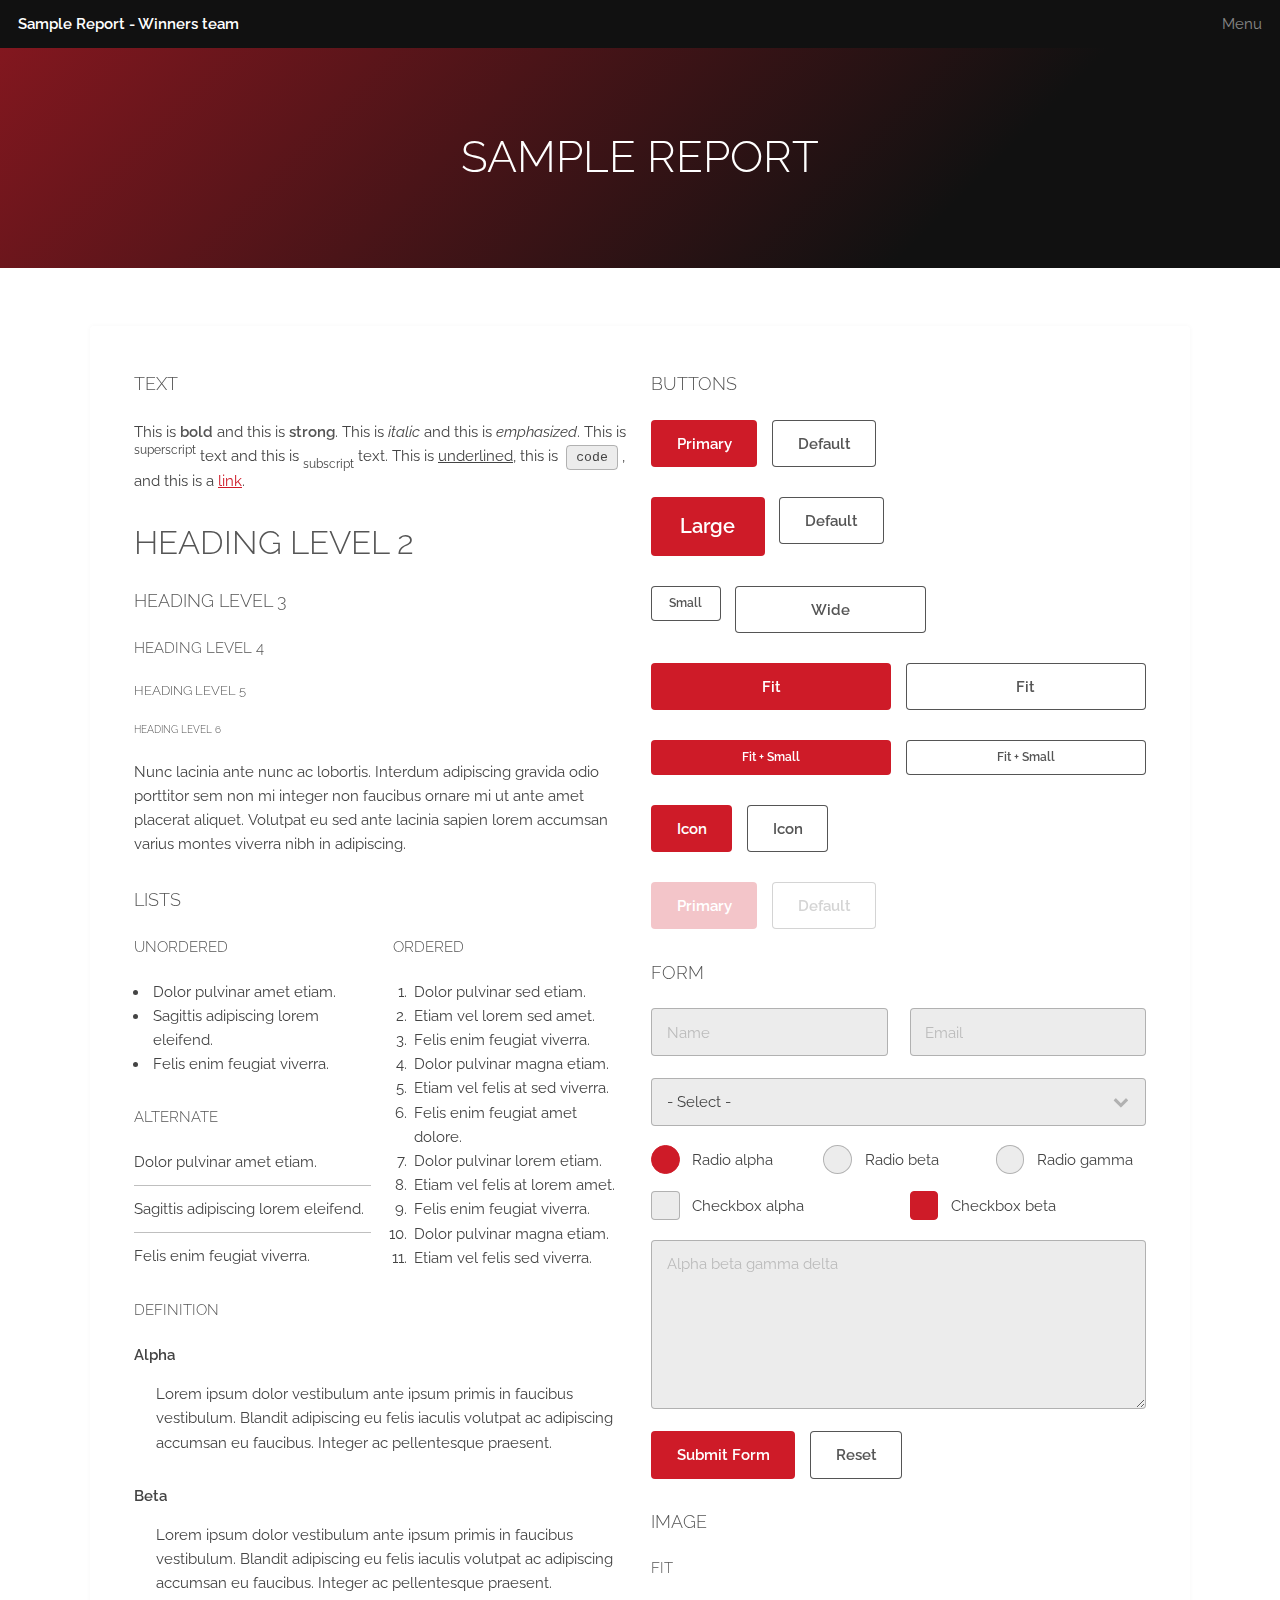
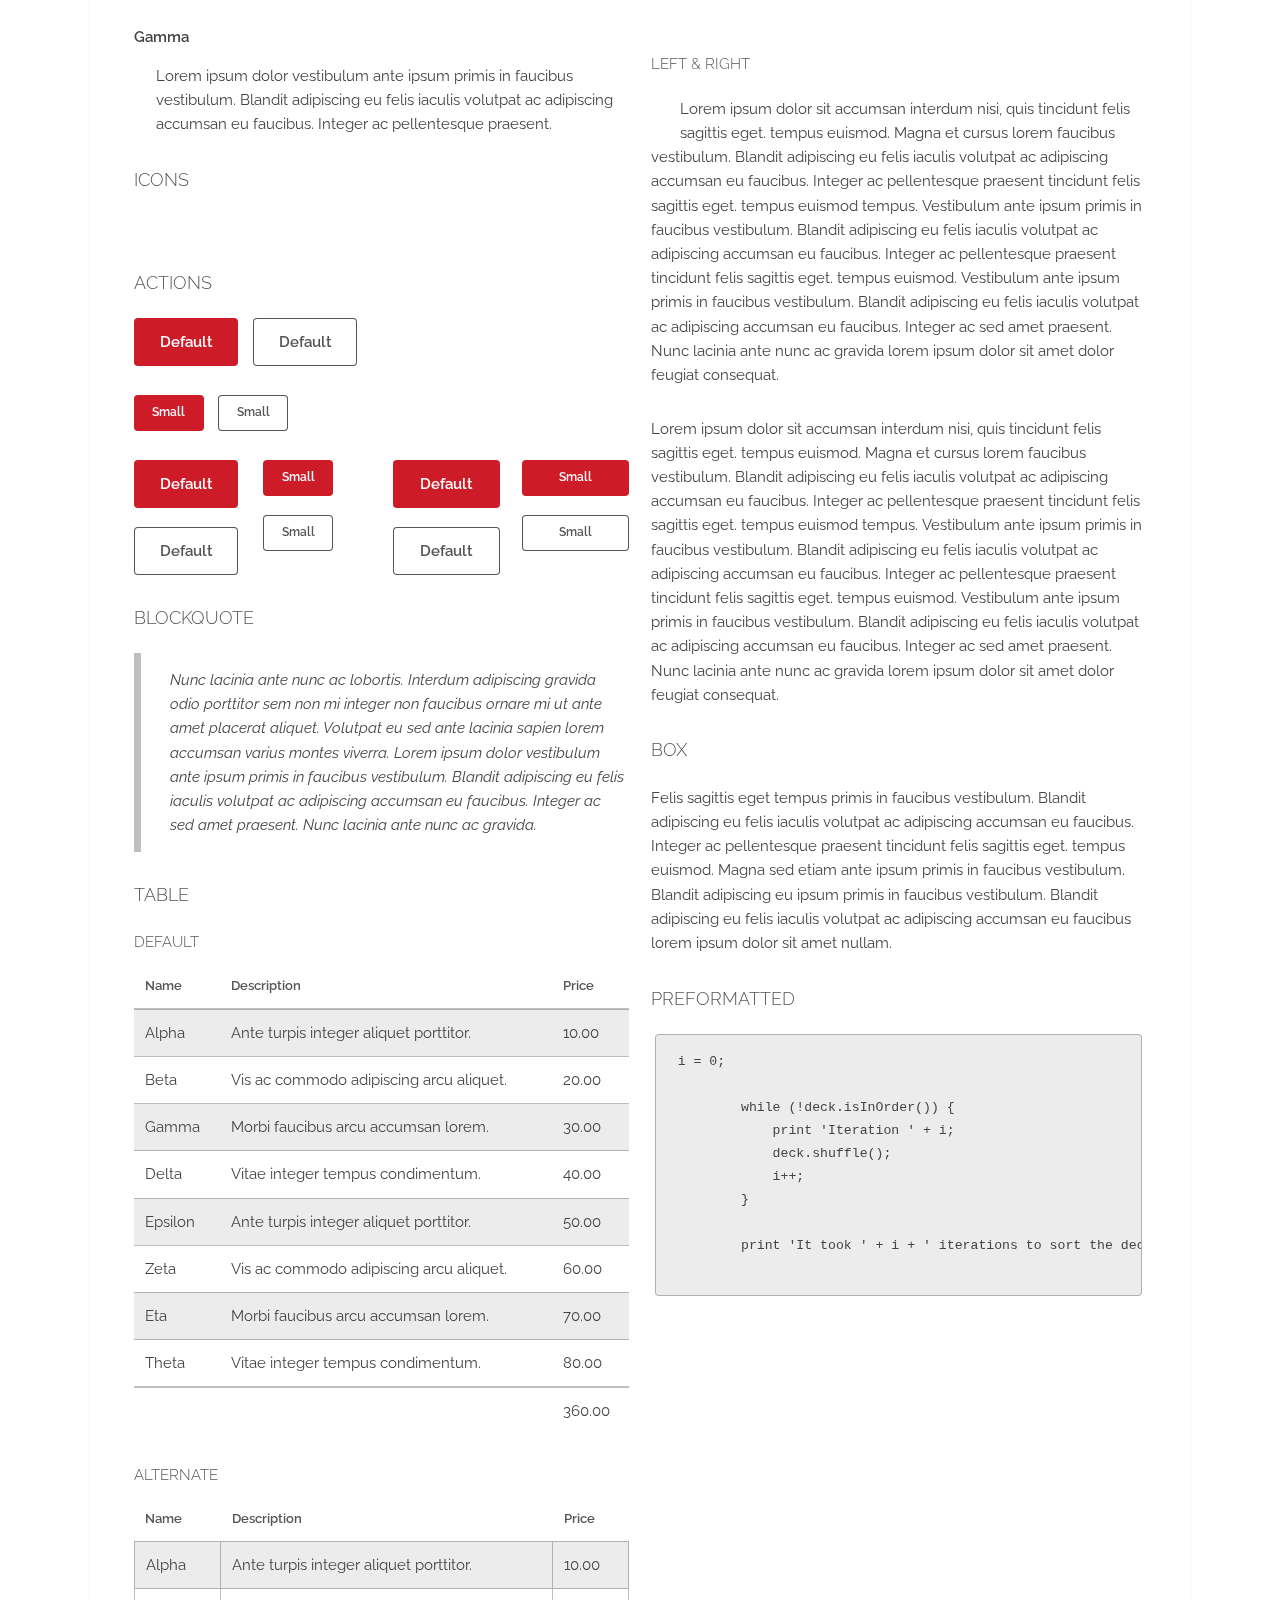
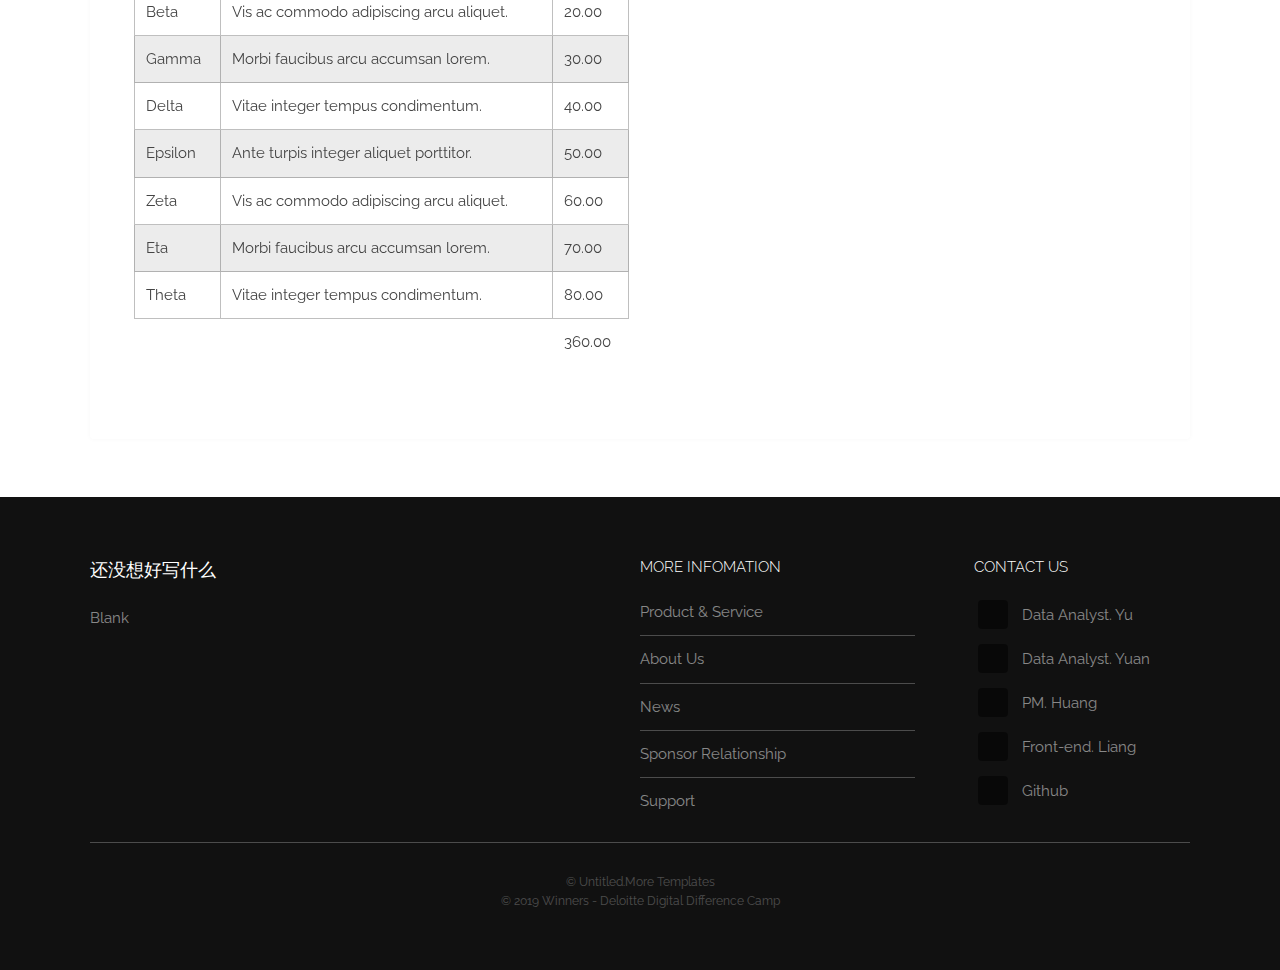
==== commit aed9ac1c: "modify" ====
--- a/elements.html
+++ b/elements.html
@@ -494,7 +494,7 @@
 							<ul class="plain">
 								<li><a href="https://www.linkedin.com/in/%E5%86%B0%E6%B4%81-%E5%96%BB-94479510b/" title="Bingjie Yu"><i class="icon fa-linkedin">&nbsp;</i>Data Analyst. Yu</a></li>
 								<li><a href="https://www.linkedin.com/in/yuxuan-yuan-151248130/" title="Yuxuan Yuan"><i class="icon fa-linkedin">&nbsp;</i>Data Analyst. Yuan</a></li>
-								<li><a href="https://www.linkedin.com/in/jeanetteyuehuang/" title="Yue Huang"><i class="icon fa-linkedin">&nbsp;</i>Product Manager. Huang</a></li>
+								<li><a href="https://www.linkedin.com/in/jeanetteyuehuang/" title="Yue Huang"><i class="icon fa-linkedin">&nbsp;</i>PM. Huang</a></li>
 								<li><a href="https://www.linkedin.com/in/hao-tian-liang/" title="Haotian Liang"><i class="icon fa-linkedin">&nbsp;</i>Front-end. Liang</a></li>
 								<li><a href="https://github.com/DixieeeeT/Deloitte-competition"><i class="icon fa-github">&nbsp;</i>Github</a></li>
 							</ul>
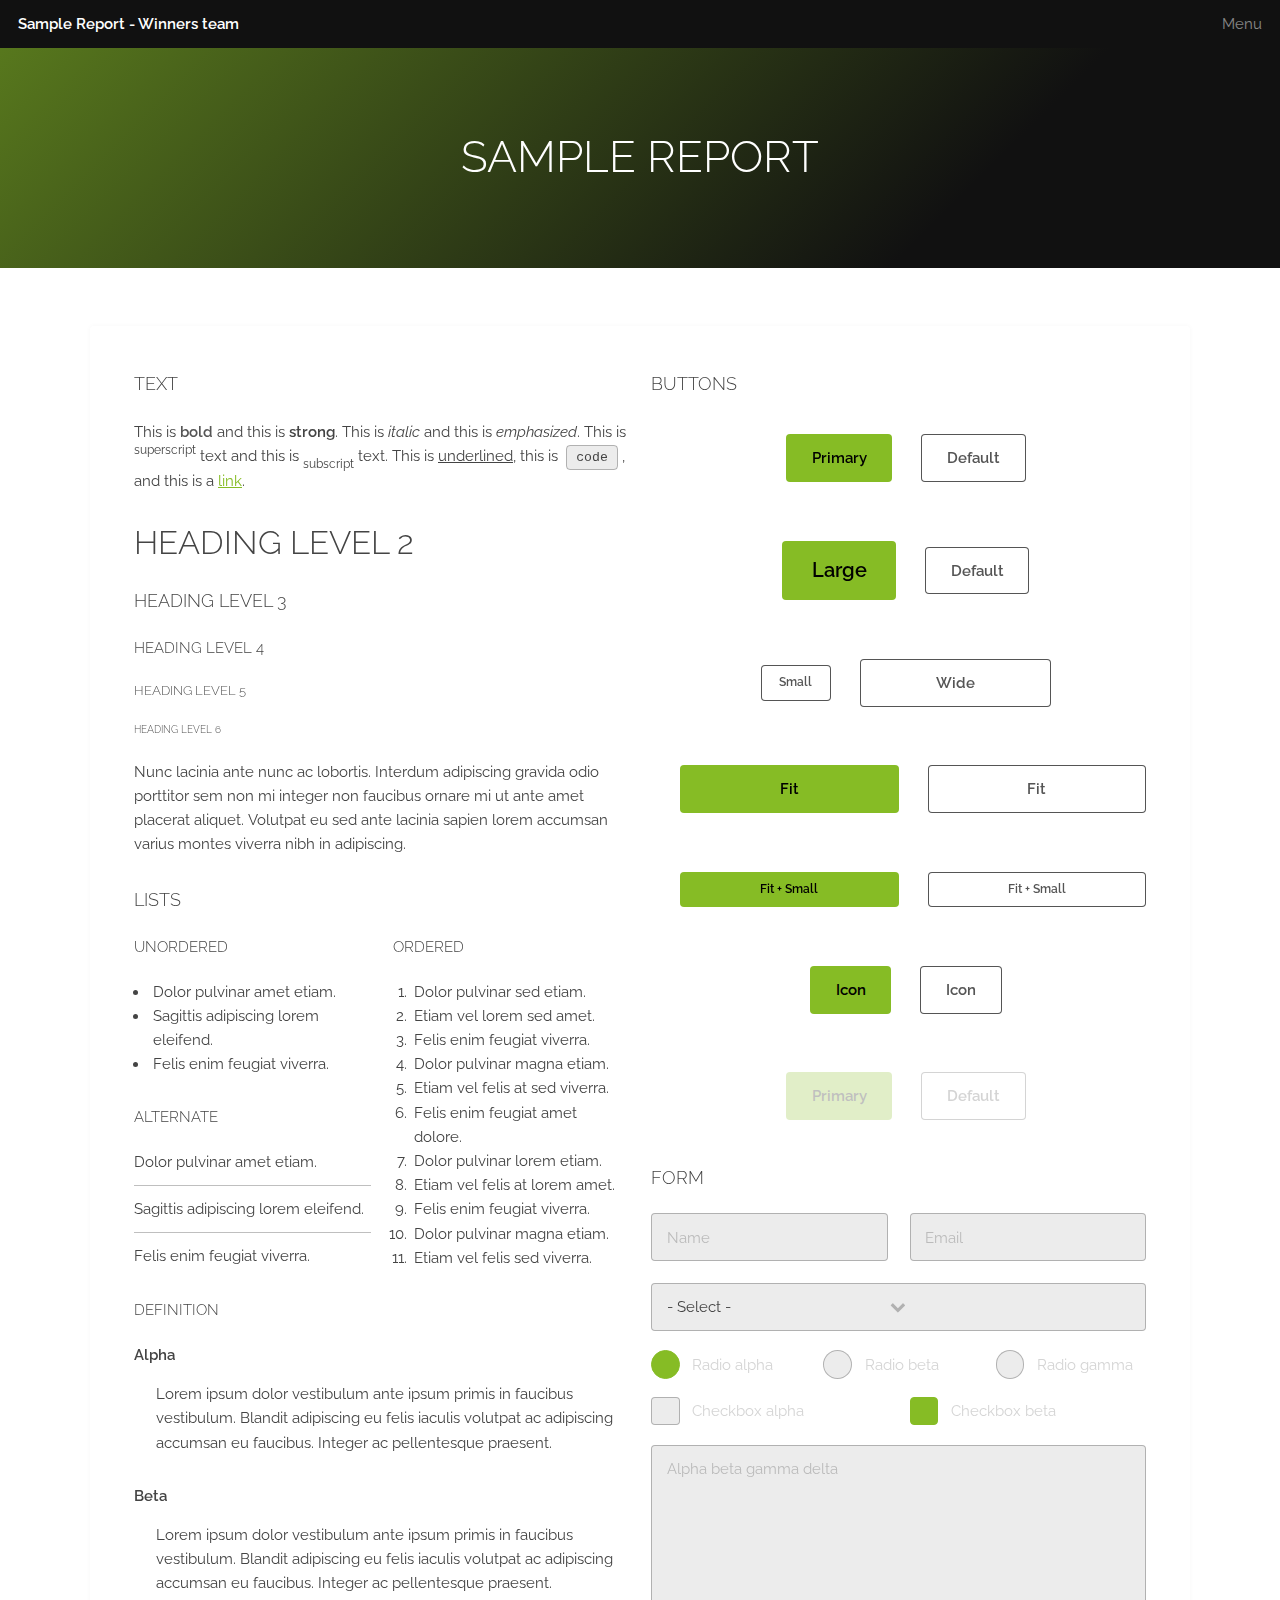
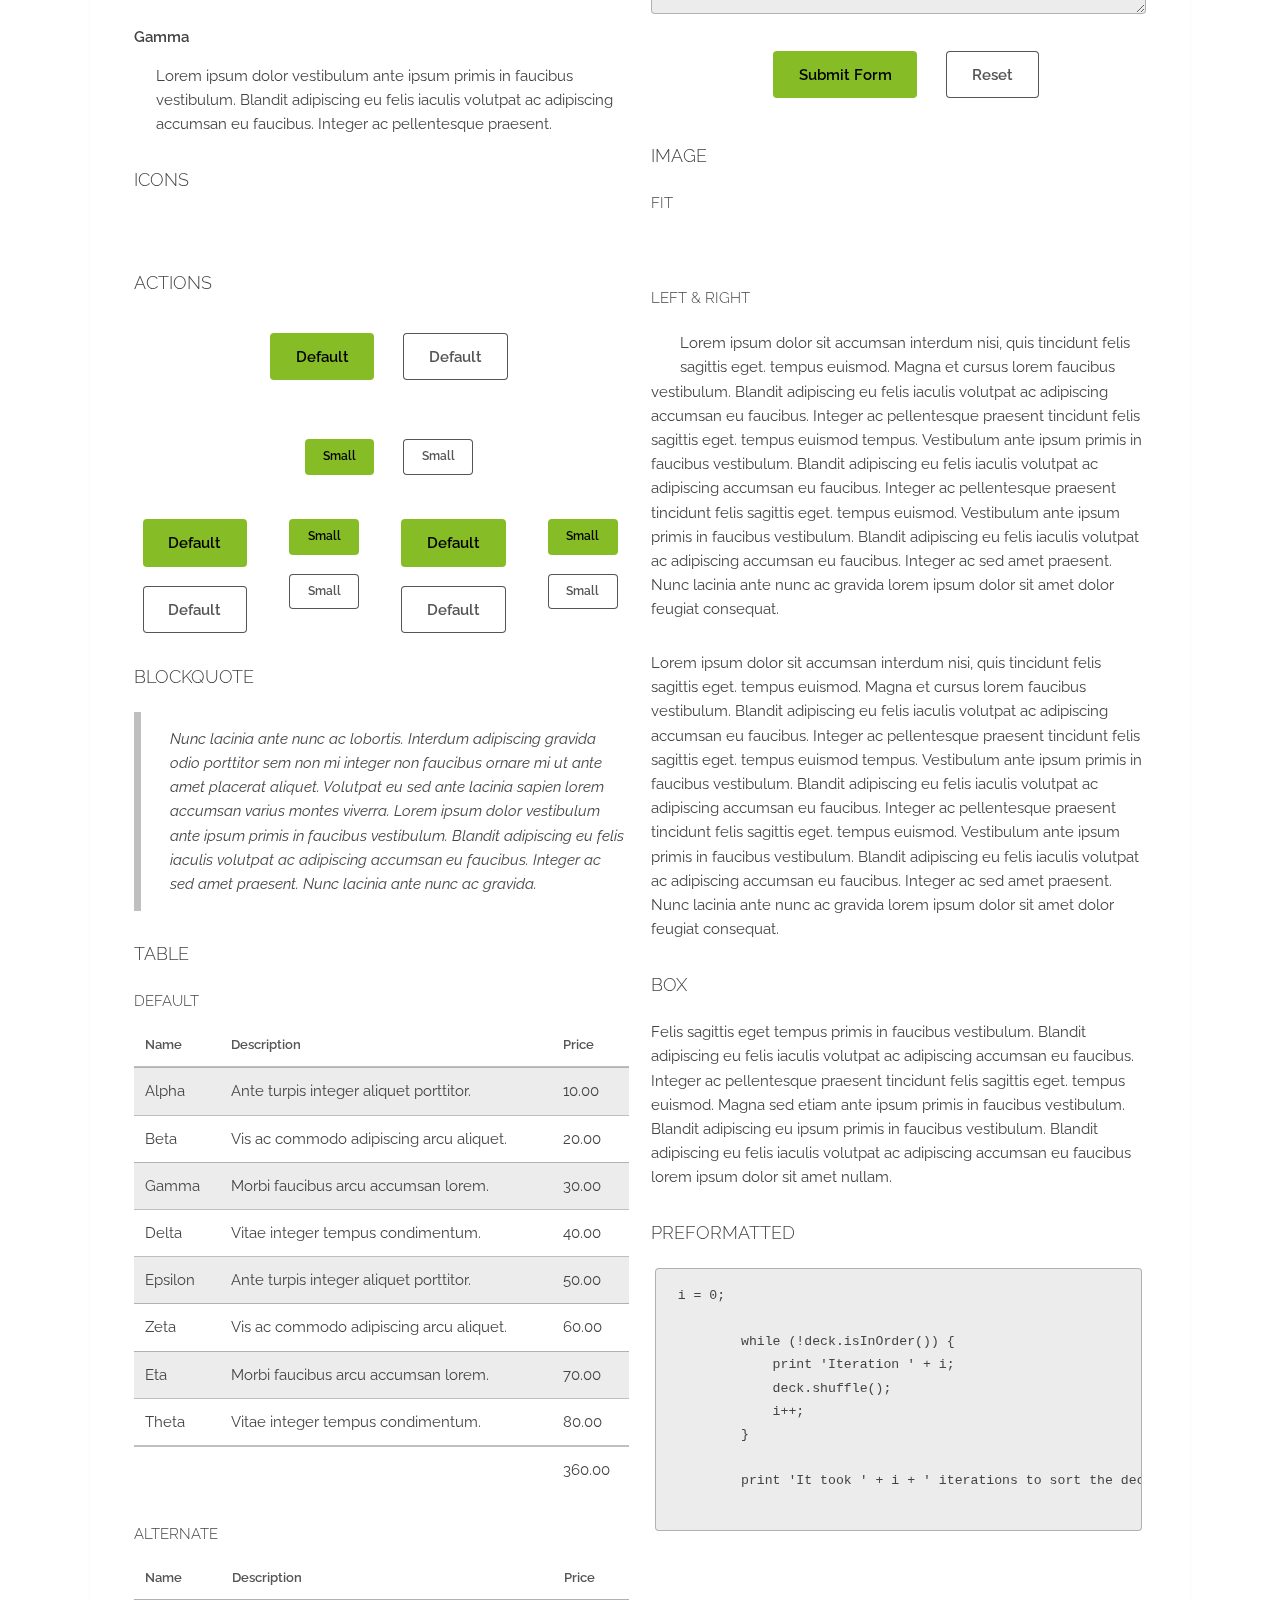
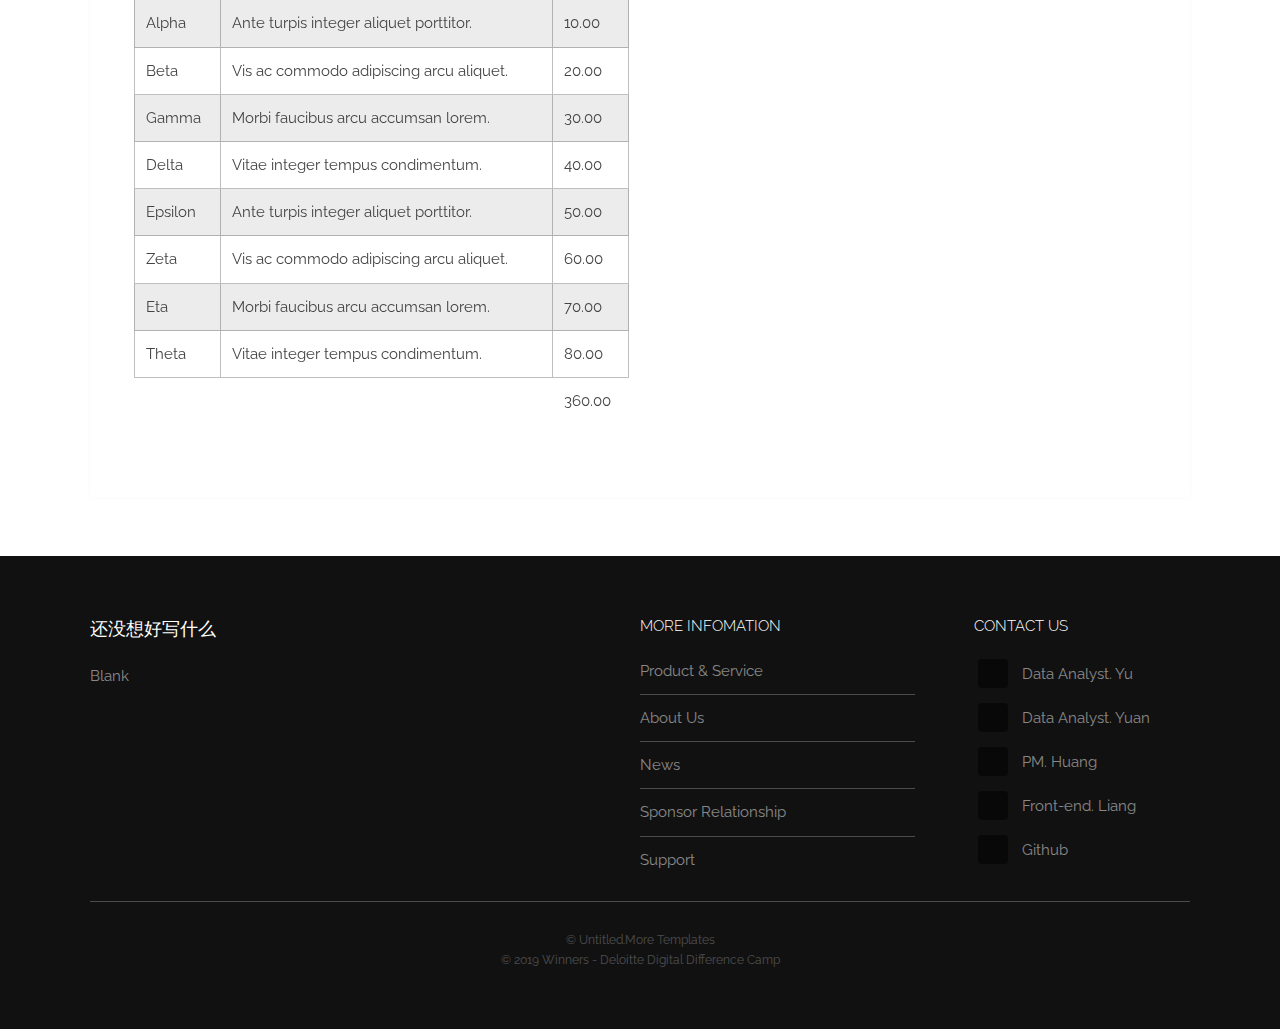
==== commit 309c1f10: "modify" ====
--- a/elements.html
+++ b/elements.html
@@ -1,518 +1,518 @@
-<!DOCTYPE HTML>
-<!--
-	Industrious by TEMPLATED
-	templated.co @templatedco
-	Released for free under the Creative Commons Attribution 3.0 license (templated.co/license)
--->
-<html>
-	<head>
-		<title>Sample Report - Winners team</title>
-		<meta charset="utf-8" />
-		<meta name="viewport" content="width=device-width, initial-scale=1, user-scalable=no" />
-		<meta name="description" content="" />
-		<meta name="keywords" content="" />
-		<link rel="stylesheet" href="assets/css/main.css" />
-	</head>
-	<body class="is-preload">
-
-		<!-- Header -->
-			<header id="header">
-				<a class="logo" href="index.html">Sample Report - Winners team</a>
-				<nav>
-					<a href="#menu">Menu</a>
-				</nav>
-			</header>
-
-		<!-- Nav -->
-			<nav id="menu">
-				<ul class="links">
-					<li><a href="index.html">Introduction</a></li>
-					<li><a href="elements.html">Sample report</a></li>
-					<li><a href="generic.html">Blank page</a></li>
-				</ul>
-			</nav>
-
-		<!-- Heading -->
-			<div id="heading" >
-				<h1>Sample report</h1>
-			</div>
-
-		<!-- Main -->
-			<section id="main" class="wrapper">
-				<div class="inner">
-					<div class="content">
-
-					<!-- Elements -->
-						<div class="row">
-							<div class="col-6 col-12-medium">
-
-								<!-- Text -->
-									<h3>Text</h3>
-									<p>This is <b>bold</b> and this is <strong>strong</strong>. This is <i>italic</i> and this
-									is <em>emphasized</em>.
-									This is <sup>superscript</sup> text and this is <sub>subscript</sub> text.
-									This is <u>underlined</u>, this is <code>code</code>, and this is a <a href="#">link</a>.</p>
-									<h2>Heading Level 2</h2>
-									<h3>Heading Level 3</h3>
-									<h4>Heading Level 4</h4>
-									<h5>Heading Level 5</h5>
-									<h6>Heading Level 6</h6>
-									<p>Nunc lacinia ante nunc ac lobortis. Interdum adipiscing gravida odio porttitor sem
-									non mi integer non faucibus ornare mi ut ante amet placerat aliquet. Volutpat eu sed
-									ante lacinia sapien lorem accumsan varius montes viverra nibh in adipiscing.</p>
-
-								<!-- Lists -->
-									<h3>Lists</h3>
-									<div class="row">
-										<div class="col-6 col-12-small">
-											<h4>Unordered</h4>
-											<ul>
-												<li>Dolor pulvinar amet etiam.</li>
-												<li>Sagittis adipiscing lorem eleifend.</li>
-												<li>Felis enim feugiat viverra.</li>
-											</ul>
-											<h4>Alternate</h4>
-											<ul class="alt">
-												<li>Dolor pulvinar amet etiam.</li>
-												<li>Sagittis adipiscing lorem eleifend.</li>
-												<li>Felis enim feugiat viverra.</li>
-											</ul>
-										</div>
-										<div class="col-6 col-12-small">
-											<h4>Ordered</h4>
-											<ol>
-												<li>Dolor pulvinar sed etiam.</li>
-												<li>Etiam vel lorem sed amet.</li>
-												<li>Felis enim feugiat viverra.</li>
-												<li>Dolor pulvinar magna etiam.</li>
-												<li>Etiam vel felis at sed viverra.</li>
-												<li>Felis enim feugiat amet dolore.</li>
-												<li>Dolor pulvinar lorem etiam.</li>
-												<li>Etiam vel felis at lorem amet.</li>
-												<li>Felis enim feugiat viverra.</li>
-												<li>Dolor pulvinar magna etiam.</li>
-												<li>Etiam vel felis sed viverra.</li>
-											</ol>
-										</div>
-									</div>
-									<h4>Definition</h4>
-									<dl>
-										<dt>Alpha</dt>
-										<dd>
-											<p>Lorem ipsum dolor vestibulum ante ipsum primis in faucibus vestibulum.
-											Blandit adipiscing eu felis iaculis volutpat ac adipiscing accumsan eu faucibus.
-											Integer ac pellentesque praesent.</p>
-										</dd>
-										<dt>Beta</dt>
-										<dd>
-											<p>Lorem ipsum dolor vestibulum ante ipsum primis in faucibus vestibulum.
-											Blandit adipiscing eu felis iaculis volutpat ac adipiscing accumsan eu faucibus.
-											Integer ac pellentesque praesent.</p>
-										</dd>
-										<dt>Gamma</dt>
-										<dd>
-											<p>Lorem ipsum dolor vestibulum ante ipsum primis in faucibus vestibulum.
-											Blandit adipiscing eu felis iaculis volutpat ac adipiscing accumsan eu faucibus.
-											Integer ac pellentesque praesent.</p>
-										</dd>
-									</dl>
-
-								<!-- Icons -->
-									<h3>Icons</h3>
-									<ul class="icons">
-										<li><a href="#" class="icon fa-twitter"><span class="label">Twitter</span></a></li>
-										<li><a href="#" class="icon fa-facebook"><span class="label">Facebook</span></a></li>
-										<li><a href="#" class="icon fa-instagram"><span class="label">Instagram</span></a></li>
-										<li><a href="#" class="icon fa-github"><span class="label">Github</span></a></li>
-										<li><a href="#" class="icon fa-dribbble"><span class="label">Dribbble</span></a></li>
-										<li><a href="#" class="icon fa-tumblr"><span class="label">Tumblr</span></a></li>
-										<li><a href="#" class="icon fa-apple"><span class="label">Apple</span></a></li>
-										<li><a href="#" class="icon fa-windows"><span class="label">Windows</span></a></li>
-										<li><a href="#" class="icon fa-500px"><span class="label">500px</span></a></li>
-									</ul>
-
-								<!-- Actions -->
-									<h3>Actions</h3>
-									<ul class="actions">
-										<li><a href="#" class="button primary">Default</a></li>
-										<li><a href="#" class="button">Default</a></li>
-									</ul>
-									<ul class="actions">
-										<li><a href="#" class="button primary small">Small</a></li>
-										<li><a href="#" class="button small">Small</a></li>
-									</ul>
-									<div class="row">
-										<div class="col-3 col-12-small">
-											<ul class="actions stacked">
-												<li><a href="#" class="button primary">Default</a></li>
-												<li><a href="#" class="button">Default</a></li>
-											</ul>
-										</div>
-										<div class="col-3 col-12-small">
-											<ul class="actions stacked">
-												<li><a href="#" class="button primary small">Small</a></li>
-												<li><a href="#" class="button small">Small</a></li>
-											</ul>
-										</div>
-										<div class="col-3 col-12-small">
-											<ul class="actions stacked">
-												<li><a href="#" class="button primary fit">Default</a></li>
-												<li><a href="#" class="button fit">Default</a></li>
-											</ul>
-										</div>
-										<div class="col-3 col-12-small">
-											<ul class="actions stacked">
-												<li><a href="#" class="button primary small fit">Small</a></li>
-												<li><a href="#" class="button small fit">Small</a></li>
-											</ul>
-										</div>
-									</div>
-
-								<!-- Blockquote -->
-									<h3>Blockquote</h3>
-									<blockquote>Nunc lacinia ante nunc ac lobortis. Interdum adipiscing gravida odio
-									porttitor sem non mi integer non faucibus ornare mi ut ante amet placerat aliquet.
-									Volutpat eu sed ante lacinia sapien lorem accumsan varius montes viverra. Lorem ipsum
-									dolor vestibulum ante ipsum primis in faucibus vestibulum. Blandit adipiscing eu felis
-									iaculis volutpat ac adipiscing accumsan eu faucibus. Integer ac sed amet praesent. Nunc
-									lacinia ante nunc ac gravida.</blockquote>
-
-								<!-- Table -->
-									<h3>Table</h3>
-									<h4>Default</h4>
-									<div class="table-wrapper">
-										<table>
-											<thead>
-												<tr>
-													<th>Name</th>
-													<th>Description</th>
-													<th>Price</th>
-												</tr>
-											</thead>
-											<tbody>
-												<tr>
-													<td>Alpha</td>
-													<td>Ante turpis integer aliquet porttitor.</td>
-													<td>10.00</td>
-												</tr>
-												<tr>
-													<td>Beta</td>
-													<td>Vis ac commodo adipiscing arcu aliquet.</td>
-													<td>20.00</td>
-												</tr>
-												<tr>
-													<td>Gamma</td>
-													<td>Morbi faucibus arcu accumsan lorem.</td>
-													<td>30.00</td>
-												</tr>
-												<tr>
-													<td>Delta</td>
-													<td>Vitae integer tempus condimentum.</td>
-													<td>40.00</td>
-												</tr>
-												<tr>
-													<td>Epsilon</td>
-													<td>Ante turpis integer aliquet porttitor.</td>
-													<td>50.00</td>
-												</tr>
-												<tr>
-													<td>Zeta</td>
-													<td>Vis ac commodo adipiscing arcu aliquet.</td>
-													<td>60.00</td>
-												</tr>
-												<tr>
-													<td>Eta</td>
-													<td>Morbi faucibus arcu accumsan lorem.</td>
-													<td>70.00</td>
-												</tr>
-												<tr>
-													<td>Theta</td>
-													<td>Vitae integer tempus condimentum.</td>
-													<td>80.00</td>
-												</tr>
-											</tbody>
-											<tfoot>
-												<tr>
-													<td colspan="2"></td>
-													<td>360.00</td>
-												</tr>
-											</tfoot>
-										</table>
-									</div>
-									<h4>Alternate</h4>
-									<div class="table-wrapper">
-										<table class="alt">
-											<thead>
-												<tr>
-													<th>Name</th>
-													<th>Description</th>
-													<th>Price</th>
-												</tr>
-											</thead>
-											<tbody>
-												<tr>
-													<td>Alpha</td>
-													<td>Ante turpis integer aliquet porttitor.</td>
-													<td>10.00</td>
-												</tr>
-												<tr>
-													<td>Beta</td>
-													<td>Vis ac commodo adipiscing arcu aliquet.</td>
-													<td>20.00</td>
-												</tr>
-												<tr>
-													<td>Gamma</td>
-													<td>Morbi faucibus arcu accumsan lorem.</td>
-													<td>30.00</td>
-												</tr>
-												<tr>
-													<td>Delta</td>
-													<td>Vitae integer tempus condimentum.</td>
-													<td>40.00</td>
-												</tr>
-												<tr>
-													<td>Epsilon</td>
-													<td>Ante turpis integer aliquet porttitor.</td>
-													<td>50.00</td>
-												</tr>
-												<tr>
-													<td>Zeta</td>
-													<td>Vis ac commodo adipiscing arcu aliquet.</td>
-													<td>60.00</td>
-												</tr>
-												<tr>
-													<td>Eta</td>
-													<td>Morbi faucibus arcu accumsan lorem.</td>
-													<td>70.00</td>
-												</tr>
-												<tr>
-													<td>Theta</td>
-													<td>Vitae integer tempus condimentum.</td>
-													<td>80.00</td>
-												</tr>
-											</tbody>
-											<tfoot>
-												<tr>
-													<td colspan="2"></td>
-													<td>360.00</td>
-												</tr>
-											</tfoot>
-										</table>
-									</div>
-
-							</div>
-							<div class="col-6 col-12-medium">
-
-								<!-- Buttons -->
-									<h3>Buttons</h3>
-									<ul class="actions">
-										<li><a href="#" class="button primary">Primary</a></li>
-										<li><a href="#" class="button">Default</a></li>
-									</ul>
-									<ul class="actions">
-										<li><a href="#" class="button primary large">Large</a></li>
-										<li><a href="#" class="button">Default</a></li>
-									</ul>
-									<ul class="actions">
-										<li><a href="#" class="button small">Small</a></li>
-										<li><a href="#" class="button wide">Wide</a></li>
-									</ul>
-									<ul class="actions fit">
-										<li><a href="#" class="button primary fit">Fit</a></li>
-										<li><a href="#" class="button fit">Fit</a></li>
-									</ul>
-									<ul class="actions fit">
-										<li><a href="#" class="button primary fit small">Fit + Small</a></li>
-										<li><a href="#" class="button fit small">Fit + Small</a></li>
-									</ul>
-									<ul class="actions">
-										<li><a href="#" class="button primary icon fa-search">Icon</a></li>
-										<li><a href="#" class="button icon fa-download">Icon</a></li>
-									</ul>
-									<ul class="actions">
-										<li><span class="button primary disabled">Primary</span></li>
-										<li><span class="button disabled">Default</span></li>
-									</ul>
-
-								<!-- Form -->
-									<h3>Form</h3>
-									<form method="post" action="#">
-										<div class="row gtr-uniform">
-											<div class="col-6 col-12-xsmall">
-												<input type="text" name="name" id="name" value="" placeholder="Name" />
-											</div>
-											<div class="col-6 col-12-xsmall">
-												<input type="email" name="email" id="email" value="" placeholder="Email" />
-											</div>
-											<!-- Break -->
-											<div class="col-12">
-												<select name="category" id="category">
-													<option value="">- Select -</option>
-													<option value="alpha">Option alpha</option>
-													<option value="beta">Option beta</option>
-													<option value="gamma">Option gamma</option>
-													<option value="delta">Option delta</option>
-													<option value="epsilon">Option epsilon</option>
-													<option value="zeta">Option zeta</option>
-													<option value="eta">Option eta</option>
-													<option value="theta">Option theta</option>
-												</select>
-											</div>
-											<!-- Break -->
-											<div class="col-4 col-12-small">
-												<input type="radio" id="radio-alpha" name="radio" checked>
-												<label for="radio-alpha">Radio alpha</label>
-											</div>
-											<div class="col-4 col-12-small">
-												<input type="radio" id="radio-beta" name="radio">
-												<label for="radio-beta">Radio beta</label>
-											</div>
-											<div class="col-4 col-12-small">
-												<input type="radio" id="radio-gamma" name="radio">
-												<label for="radio-gamma">Radio gamma</label>
-											</div>
-											<!-- Break -->
-											<div class="col-6 col-12-small">
-												<input type="checkbox" id="checkbox-alpha" name="checkbox">
-												<label for="checkbox-alpha">Checkbox alpha</label>
-											</div>
-											<div class="col-6 col-12-small">
-												<input type="checkbox" id="checkbox-beta" name="checkbox" checked>
-												<label for="checkbox-beta">Checkbox beta</label>
-											</div>
-											<!-- Break -->
-											<div class="col-12">
-												<textarea name="textarea" id="textarea" placeholder="Alpha beta gamma delta" rows="6"></textarea>
-											</div>
-											<!-- Break -->
-											<div class="col-12">
-												<ul class="actions">
-													<li><input type="submit" value="Submit Form" class="primary" /></li>
-													<li><input type="reset" value="Reset" /></li>
-												</ul>
-											</div>
-										</div>
-									</form>
-
-								<!-- Image -->
-									<h3>Image</h3>
-									<h4>Fit</h4>
-									<span class="image fit"><img src="images/pic01.png" alt="" /></span>
-									<div class="box alt">
-										<div class="row gtr-50 gtr-uniform">
-											<div class="col-4"><span class="image fit"><img src="images/pic01.png" alt="" /></span></div>
-											<div class="col-4"><span class="image fit"><img src="images/pic01.png" alt="" /></span></div>
-											<div class="col-4"><span class="image fit"><img src="images/pic01.png" alt="" /></span></div>
-											<!-- Break -->
-											<div class="col-4"><span class="image fit"><img src="images/pic01.png" alt="" /></span></div>
-											<div class="col-4"><span class="image fit"><img src="images/pic01.png" alt="" /></span></div>
-											<div class="col-4"><span class="image fit"><img src="images/pic01.png" alt="" /></span></div>
-											<!-- Break -->
-											<div class="col-4"><span class="image fit"><img src="images/pic01.png" alt="" /></span></div>
-											<div class="col-4"><span class="image fit"><img src="images/pic01.png" alt="" /></span></div>
-											<div class="col-4"><span class="image fit"><img src="images/pic01.png" alt="" /></span></div>
-										</div>
-									</div>
-									<h4>Left &amp; Right</h4>
-									<p>
-										<span class="image left"><img src="images/pic02.png" alt="" /></span>
-										Lorem ipsum dolor sit accumsan interdum nisi, quis tincidunt felis sagittis eget.
-										tempus euismod. Magna et cursus lorem faucibus vestibulum. Blandit adipiscing eu
-										felis iaculis volutpat ac adipiscing accumsan eu faucibus. Integer ac pellentesque
-										praesent tincidunt felis sagittis eget. tempus euismod tempus. Vestibulum ante ipsum
-										primis in faucibus vestibulum. Blandit adipiscing eu felis iaculis volutpat ac
-										adipiscing accumsan eu faucibus. Integer ac pellentesque praesent tincidunt felis
-										sagittis eget. tempus euismod. Vestibulum ante ipsum primis in faucibus vestibulum.
-										Blandit adipiscing eu felis iaculis volutpat ac adipiscing accumsan eu faucibus.
-										Integer ac sed amet praesent. Nunc lacinia ante nunc ac gravida lorem ipsum dolor
-										sit amet dolor feugiat consequat.
-									</p>
-									<p>
-										<span class="image right"><img src="images/pic02.png" alt="" /></span>
-										Lorem ipsum dolor sit accumsan interdum nisi, quis tincidunt felis sagittis eget.
-										tempus euismod. Magna et cursus lorem faucibus vestibulum. Blandit adipiscing eu
-										felis iaculis volutpat ac adipiscing accumsan eu faucibus. Integer ac pellentesque
-										praesent tincidunt felis sagittis eget. tempus euismod tempus. Vestibulum ante ipsum
-										primis in faucibus vestibulum. Blandit adipiscing eu felis iaculis volutpat ac
-										adipiscing accumsan eu faucibus. Integer ac pellentesque praesent tincidunt felis
-										sagittis eget. tempus euismod. Vestibulum ante ipsum primis in faucibus vestibulum.
-										Blandit adipiscing eu felis iaculis volutpat ac adipiscing accumsan eu faucibus.
-										Integer ac sed amet praesent. Nunc lacinia ante nunc ac gravida lorem ipsum dolor
-										sit amet dolor feugiat consequat.
-									</p>
-
-								<!-- Box -->
-									<h3>Box</h3>
-									<div class="box">
-										<p>Felis sagittis eget tempus primis in faucibus vestibulum. Blandit adipiscing eu
-										felis iaculis volutpat ac adipiscing accumsan eu faucibus. Integer ac pellentesque
-										praesent tincidunt felis sagittis eget. tempus euismod. Magna sed etiam ante ipsum
-										primis in faucibus vestibulum. Blandit adipiscing eu ipsum primis in faucibus
-										vestibulum. Blandit adipiscing eu felis iaculis volutpat ac adipiscing accumsan eu
-										faucibus lorem ipsum dolor sit amet nullam.</p>
-									</div>
-
-								<!-- Preformatted Code -->
-									<h3>Preformatted</h3>
-									<pre><code>i = 0;
-
-	while (!deck.isInOrder()) {
-	    print 'Iteration ' + i;
-	    deck.shuffle();
-	    i++;
-	}
-
-	print 'It took ' + i + ' iterations to sort the deck.';
-	</code></pre>
-
-							</div>
-						</div>
-					</div>
-				</div>
-			</section>
-
-		<!-- Footer -->
-			<footer id="footer">
-				<div class="inner">
-					<div class="content">
-						<section>
-							<h3>还没想好写什么</h3>
-							<p>Blank</p>
-						</section>
-						<section>
-							<h4>More infomation</h4>
-							<ul class="alt">
-								<li><a href="#">Product & Service</a></li>
-								<li><a href="#">About Us</a></li>
-								<li><a href="#">News</a></li>
-								<li><a href="#">Sponsor Relationship</a></li>
-								<li><a href="#">Support</a></li>
-							</ul>
-						</section>
-						<section>
-							<h4>Contact Us</h4>
-							<ul class="plain">
-								<li><a href="https://www.linkedin.com/in/%E5%86%B0%E6%B4%81-%E5%96%BB-94479510b/" title="Bingjie Yu"><i class="icon fa-linkedin">&nbsp;</i>Data Analyst. Yu</a></li>
-								<li><a href="https://www.linkedin.com/in/yuxuan-yuan-151248130/" title="Yuxuan Yuan"><i class="icon fa-linkedin">&nbsp;</i>Data Analyst. Yuan</a></li>
-								<li><a href="https://www.linkedin.com/in/jeanetteyuehuang/" title="Yue Huang"><i class="icon fa-linkedin">&nbsp;</i>PM. Huang</a></li>
-								<li><a href="https://www.linkedin.com/in/hao-tian-liang/" title="Haotian Liang"><i class="icon fa-linkedin">&nbsp;</i>Front-end. Liang</a></li>
-								<li><a href="https://github.com/DixieeeeT/Deloitte-competition"><i class="icon fa-github">&nbsp;</i>Github</a></li>
-							</ul>
-						</section>
-					</div>
-					<div class="copyright">
-						&copy; Untitled.More <a href="http://www.cssmoban.com/" target="_blank">Templates</a><br />
-						&copy; 2019 <a href="#">Winners</a> - Deloitte Digital Difference Camp
-					</div>
-				</div>
-			</footer>
-
-		<!-- Scripts -->
-			<script src="assets/js/jquery.min.js"></script>
-			<script src="assets/js/browser.min.js"></script>
-			<script src="assets/js/breakpoints.min.js"></script>
-			<script src="assets/js/util.js"></script>
-			<script src="assets/js/main.js"></script>
-
-	</body>
+<!DOCTYPE HTML>
+<!--
+	Industrious by TEMPLATED
+	templated.co @templatedco
+	Released for free under the Creative Commons Attribution 3.0 license (templated.co/license)
+-->
+<html>
+	<head>
+		<title>Product Name - Winners team</title>
+		<meta charset="utf-8" />
+		<meta name="viewport" content="width=device-width, initial-scale=1, user-scalable=no" />
+		<meta name="description" content="" />
+		<meta name="keywords" content="" />
+		<link rel="stylesheet" href="assets/css/main.css" />
+		<link rel="icon" href="images/icon1.png" type="image/x-ico"/>
+	</head>
+	<body class="is-preload">
+
+		<!-- Header -->
+			<header id="header">
+				<a class="logo" href="index.html">Sample Report - Winners team</a>
+				<nav>
+					<a href="#menu">Menu</a>
+				</nav>
+			</header>
+
+		<!-- Nav -->
+			<nav id="menu">
+				<ul class="links">
+					<li><a href="index.html">Home</a></li>
+					<li><a href="generic.html">Future Opportunities</a></li>
+				</ul>
+			</nav>
+
+		<!-- Heading -->
+			<div id="heading" >
+				<h1>Sample report</h1>
+			</div>
+
+		<!-- Main -->
+			<section id="main" class="wrapper">
+				<div class="inner">
+					<div class="content">
+
+					<!-- Elements -->
+						<div class="row">
+							<div class="col-6 col-12-medium">
+
+								<!-- Text -->
+									<h3>Text</h3>
+									<p>This is <b>bold</b> and this is <strong>strong</strong>. This is <i>italic</i> and this
+									is <em>emphasized</em>.
+									This is <sup>superscript</sup> text and this is <sub>subscript</sub> text.
+									This is <u>underlined</u>, this is <code>code</code>, and this is a <a href="#">link</a>.</p>
+									<h2>Heading Level 2</h2>
+									<h3>Heading Level 3</h3>
+									<h4>Heading Level 4</h4>
+									<h5>Heading Level 5</h5>
+									<h6>Heading Level 6</h6>
+									<p>Nunc lacinia ante nunc ac lobortis. Interdum adipiscing gravida odio porttitor sem
+									non mi integer non faucibus ornare mi ut ante amet placerat aliquet. Volutpat eu sed
+									ante lacinia sapien lorem accumsan varius montes viverra nibh in adipiscing.</p>
+
+								<!-- Lists -->
+									<h3>Lists</h3>
+									<div class="row">
+										<div class="col-6 col-12-small">
+											<h4>Unordered</h4>
+											<ul>
+												<li>Dolor pulvinar amet etiam.</li>
+												<li>Sagittis adipiscing lorem eleifend.</li>
+												<li>Felis enim feugiat viverra.</li>
+											</ul>
+											<h4>Alternate</h4>
+											<ul class="alt">
+												<li>Dolor pulvinar amet etiam.</li>
+												<li>Sagittis adipiscing lorem eleifend.</li>
+												<li>Felis enim feugiat viverra.</li>
+											</ul>
+										</div>
+										<div class="col-6 col-12-small">
+											<h4>Ordered</h4>
+											<ol>
+												<li>Dolor pulvinar sed etiam.</li>
+												<li>Etiam vel lorem sed amet.</li>
+												<li>Felis enim feugiat viverra.</li>
+												<li>Dolor pulvinar magna etiam.</li>
+												<li>Etiam vel felis at sed viverra.</li>
+												<li>Felis enim feugiat amet dolore.</li>
+												<li>Dolor pulvinar lorem etiam.</li>
+												<li>Etiam vel felis at lorem amet.</li>
+												<li>Felis enim feugiat viverra.</li>
+												<li>Dolor pulvinar magna etiam.</li>
+												<li>Etiam vel felis sed viverra.</li>
+											</ol>
+										</div>
+									</div>
+									<h4>Definition</h4>
+									<dl>
+										<dt>Alpha</dt>
+										<dd>
+											<p>Lorem ipsum dolor vestibulum ante ipsum primis in faucibus vestibulum.
+											Blandit adipiscing eu felis iaculis volutpat ac adipiscing accumsan eu faucibus.
+											Integer ac pellentesque praesent.</p>
+										</dd>
+										<dt>Beta</dt>
+										<dd>
+											<p>Lorem ipsum dolor vestibulum ante ipsum primis in faucibus vestibulum.
+											Blandit adipiscing eu felis iaculis volutpat ac adipiscing accumsan eu faucibus.
+											Integer ac pellentesque praesent.</p>
+										</dd>
+										<dt>Gamma</dt>
+										<dd>
+											<p>Lorem ipsum dolor vestibulum ante ipsum primis in faucibus vestibulum.
+											Blandit adipiscing eu felis iaculis volutpat ac adipiscing accumsan eu faucibus.
+											Integer ac pellentesque praesent.</p>
+										</dd>
+									</dl>
+
+								<!-- Icons -->
+									<h3>Icons</h3>
+									<ul class="icons">
+										<li><a href="#" class="icon fa-twitter"><span class="label">Twitter</span></a></li>
+										<li><a href="#" class="icon fa-facebook"><span class="label">Facebook</span></a></li>
+										<li><a href="#" class="icon fa-instagram"><span class="label">Instagram</span></a></li>
+										<li><a href="#" class="icon fa-github"><span class="label">Github</span></a></li>
+										<li><a href="#" class="icon fa-dribbble"><span class="label">Dribbble</span></a></li>
+										<li><a href="#" class="icon fa-tumblr"><span class="label">Tumblr</span></a></li>
+										<li><a href="#" class="icon fa-apple"><span class="label">Apple</span></a></li>
+										<li><a href="#" class="icon fa-windows"><span class="label">Windows</span></a></li>
+										<li><a href="#" class="icon fa-500px"><span class="label">500px</span></a></li>
+									</ul>
+
+								<!-- Actions -->
+									<h3>Actions</h3>
+									<ul class="actions">
+										<li><a href="#" class="button primary">Default</a></li>
+										<li><a href="#" class="button">Default</a></li>
+									</ul>
+									<ul class="actions">
+										<li><a href="#" class="button primary small">Small</a></li>
+										<li><a href="#" class="button small">Small</a></li>
+									</ul>
+									<div class="row">
+										<div class="col-3 col-12-small">
+											<ul class="actions stacked">
+												<li><a href="#" class="button primary">Default</a></li>
+												<li><a href="#" class="button">Default</a></li>
+											</ul>
+										</div>
+										<div class="col-3 col-12-small">
+											<ul class="actions stacked">
+												<li><a href="#" class="button primary small">Small</a></li>
+												<li><a href="#" class="button small">Small</a></li>
+											</ul>
+										</div>
+										<div class="col-3 col-12-small">
+											<ul class="actions stacked">
+												<li><a href="#" class="button primary fit">Default</a></li>
+												<li><a href="#" class="button fit">Default</a></li>
+											</ul>
+										</div>
+										<div class="col-3 col-12-small">
+											<ul class="actions stacked">
+												<li><a href="#" class="button primary small fit">Small</a></li>
+												<li><a href="#" class="button small fit">Small</a></li>
+											</ul>
+										</div>
+									</div>
+
+								<!-- Blockquote -->
+									<h3>Blockquote</h3>
+									<blockquote>Nunc lacinia ante nunc ac lobortis. Interdum adipiscing gravida odio
+									porttitor sem non mi integer non faucibus ornare mi ut ante amet placerat aliquet.
+									Volutpat eu sed ante lacinia sapien lorem accumsan varius montes viverra. Lorem ipsum
+									dolor vestibulum ante ipsum primis in faucibus vestibulum. Blandit adipiscing eu felis
+									iaculis volutpat ac adipiscing accumsan eu faucibus. Integer ac sed amet praesent. Nunc
+									lacinia ante nunc ac gravida.</blockquote>
+
+								<!-- Table -->
+									<h3>Table</h3>
+									<h4>Default</h4>
+									<div class="table-wrapper">
+										<table>
+											<thead>
+												<tr>
+													<th>Name</th>
+													<th>Description</th>
+													<th>Price</th>
+												</tr>
+											</thead>
+											<tbody>
+												<tr>
+													<td>Alpha</td>
+													<td>Ante turpis integer aliquet porttitor.</td>
+													<td>10.00</td>
+												</tr>
+												<tr>
+													<td>Beta</td>
+													<td>Vis ac commodo adipiscing arcu aliquet.</td>
+													<td>20.00</td>
+												</tr>
+												<tr>
+													<td>Gamma</td>
+													<td>Morbi faucibus arcu accumsan lorem.</td>
+													<td>30.00</td>
+												</tr>
+												<tr>
+													<td>Delta</td>
+													<td>Vitae integer tempus condimentum.</td>
+													<td>40.00</td>
+												</tr>
+												<tr>
+													<td>Epsilon</td>
+													<td>Ante turpis integer aliquet porttitor.</td>
+													<td>50.00</td>
+												</tr>
+												<tr>
+													<td>Zeta</td>
+													<td>Vis ac commodo adipiscing arcu aliquet.</td>
+													<td>60.00</td>
+												</tr>
+												<tr>
+													<td>Eta</td>
+													<td>Morbi faucibus arcu accumsan lorem.</td>
+													<td>70.00</td>
+												</tr>
+												<tr>
+													<td>Theta</td>
+													<td>Vitae integer tempus condimentum.</td>
+													<td>80.00</td>
+												</tr>
+											</tbody>
+											<tfoot>
+												<tr>
+													<td colspan="2"></td>
+													<td>360.00</td>
+												</tr>
+											</tfoot>
+										</table>
+									</div>
+									<h4>Alternate</h4>
+									<div class="table-wrapper">
+										<table class="alt">
+											<thead>
+												<tr>
+													<th>Name</th>
+													<th>Description</th>
+													<th>Price</th>
+												</tr>
+											</thead>
+											<tbody>
+												<tr>
+													<td>Alpha</td>
+													<td>Ante turpis integer aliquet porttitor.</td>
+													<td>10.00</td>
+												</tr>
+												<tr>
+													<td>Beta</td>
+													<td>Vis ac commodo adipiscing arcu aliquet.</td>
+													<td>20.00</td>
+												</tr>
+												<tr>
+													<td>Gamma</td>
+													<td>Morbi faucibus arcu accumsan lorem.</td>
+													<td>30.00</td>
+												</tr>
+												<tr>
+													<td>Delta</td>
+													<td>Vitae integer tempus condimentum.</td>
+													<td>40.00</td>
+												</tr>
+												<tr>
+													<td>Epsilon</td>
+													<td>Ante turpis integer aliquet porttitor.</td>
+													<td>50.00</td>
+												</tr>
+												<tr>
+													<td>Zeta</td>
+													<td>Vis ac commodo adipiscing arcu aliquet.</td>
+													<td>60.00</td>
+												</tr>
+												<tr>
+													<td>Eta</td>
+													<td>Morbi faucibus arcu accumsan lorem.</td>
+													<td>70.00</td>
+												</tr>
+												<tr>
+													<td>Theta</td>
+													<td>Vitae integer tempus condimentum.</td>
+													<td>80.00</td>
+												</tr>
+											</tbody>
+											<tfoot>
+												<tr>
+													<td colspan="2"></td>
+													<td>360.00</td>
+												</tr>
+											</tfoot>
+										</table>
+									</div>
+
+							</div>
+							<div class="col-6 col-12-medium">
+
+								<!-- Buttons -->
+									<h3>Buttons</h3>
+									<ul class="actions">
+										<li><a href="#" class="button primary">Primary</a></li>
+										<li><a href="#" class="button">Default</a></li>
+									</ul>
+									<ul class="actions">
+										<li><a href="#" class="button primary large">Large</a></li>
+										<li><a href="#" class="button">Default</a></li>
+									</ul>
+									<ul class="actions">
+										<li><a href="#" class="button small">Small</a></li>
+										<li><a href="#" class="button wide">Wide</a></li>
+									</ul>
+									<ul class="actions fit">
+										<li><a href="#" class="button primary fit">Fit</a></li>
+										<li><a href="#" class="button fit">Fit</a></li>
+									</ul>
+									<ul class="actions fit">
+										<li><a href="#" class="button primary fit small">Fit + Small</a></li>
+										<li><a href="#" class="button fit small">Fit + Small</a></li>
+									</ul>
+									<ul class="actions">
+										<li><a href="#" class="button primary icon fa-search">Icon</a></li>
+										<li><a href="#" class="button icon fa-download">Icon</a></li>
+									</ul>
+									<ul class="actions">
+										<li><span class="button primary disabled">Primary</span></li>
+										<li><span class="button disabled">Default</span></li>
+									</ul>
+
+								<!-- Form -->
+									<h3>Form</h3>
+									<form method="post" action="#">
+										<div class="row gtr-uniform">
+											<div class="col-6 col-12-xsmall">
+												<input type="text" name="name" id="name" value="" placeholder="Name" />
+											</div>
+											<div class="col-6 col-12-xsmall">
+												<input type="email" name="email" id="email" value="" placeholder="Email" />
+											</div>
+											<!-- Break -->
+											<div class="col-12">
+												<select name="category" id="category">
+													<option value="">- Select -</option>
+													<option value="alpha">Option alpha</option>
+													<option value="beta">Option beta</option>
+													<option value="gamma">Option gamma</option>
+													<option value="delta">Option delta</option>
+													<option value="epsilon">Option epsilon</option>
+													<option value="zeta">Option zeta</option>
+													<option value="eta">Option eta</option>
+													<option value="theta">Option theta</option>
+												</select>
+											</div>
+											<!-- Break -->
+											<div class="col-4 col-12-small">
+												<input type="radio" id="radio-alpha" name="radio" checked>
+												<label for="radio-alpha">Radio alpha</label>
+											</div>
+											<div class="col-4 col-12-small">
+												<input type="radio" id="radio-beta" name="radio">
+												<label for="radio-beta">Radio beta</label>
+											</div>
+											<div class="col-4 col-12-small">
+												<input type="radio" id="radio-gamma" name="radio">
+												<label for="radio-gamma">Radio gamma</label>
+											</div>
+											<!-- Break -->
+											<div class="col-6 col-12-small">
+												<input type="checkbox" id="checkbox-alpha" name="checkbox">
+												<label for="checkbox-alpha">Checkbox alpha</label>
+											</div>
+											<div class="col-6 col-12-small">
+												<input type="checkbox" id="checkbox-beta" name="checkbox" checked>
+												<label for="checkbox-beta">Checkbox beta</label>
+											</div>
+											<!-- Break -->
+											<div class="col-12">
+												<textarea name="textarea" id="textarea" placeholder="Alpha beta gamma delta" rows="6"></textarea>
+											</div>
+											<!-- Break -->
+											<div class="col-12">
+												<ul class="actions">
+													<li><input type="submit" value="Submit Form" class="primary" /></li>
+													<li><input type="reset" value="Reset" /></li>
+												</ul>
+											</div>
+										</div>
+									</form>
+
+								<!-- Image -->
+									<h3>Image</h3>
+									<h4>Fit</h4>
+									<span class="image fit"><img src="images/pic01.png" alt="" /></span>
+									<div class="box alt">
+										<div class="row gtr-50 gtr-uniform">
+											<div class="col-4"><span class="image fit"><img src="images/pic01.png" alt="" /></span></div>
+											<div class="col-4"><span class="image fit"><img src="images/pic01.png" alt="" /></span></div>
+											<div class="col-4"><span class="image fit"><img src="images/pic01.png" alt="" /></span></div>
+											<!-- Break -->
+											<div class="col-4"><span class="image fit"><img src="images/pic01.png" alt="" /></span></div>
+											<div class="col-4"><span class="image fit"><img src="images/pic01.png" alt="" /></span></div>
+											<div class="col-4"><span class="image fit"><img src="images/pic01.png" alt="" /></span></div>
+											<!-- Break -->
+											<div class="col-4"><span class="image fit"><img src="images/pic01.png" alt="" /></span></div>
+											<div class="col-4"><span class="image fit"><img src="images/pic01.png" alt="" /></span></div>
+											<div class="col-4"><span class="image fit"><img src="images/pic01.png" alt="" /></span></div>
+										</div>
+									</div>
+									<h4>Left &amp; Right</h4>
+									<p>
+										<span class="image left"><img src="images/pic02.png" alt="" /></span>
+										Lorem ipsum dolor sit accumsan interdum nisi, quis tincidunt felis sagittis eget.
+										tempus euismod. Magna et cursus lorem faucibus vestibulum. Blandit adipiscing eu
+										felis iaculis volutpat ac adipiscing accumsan eu faucibus. Integer ac pellentesque
+										praesent tincidunt felis sagittis eget. tempus euismod tempus. Vestibulum ante ipsum
+										primis in faucibus vestibulum. Blandit adipiscing eu felis iaculis volutpat ac
+										adipiscing accumsan eu faucibus. Integer ac pellentesque praesent tincidunt felis
+										sagittis eget. tempus euismod. Vestibulum ante ipsum primis in faucibus vestibulum.
+										Blandit adipiscing eu felis iaculis volutpat ac adipiscing accumsan eu faucibus.
+										Integer ac sed amet praesent. Nunc lacinia ante nunc ac gravida lorem ipsum dolor
+										sit amet dolor feugiat consequat.
+									</p>
+									<p>
+										<span class="image right"><img src="images/pic02.png" alt="" /></span>
+										Lorem ipsum dolor sit accumsan interdum nisi, quis tincidunt felis sagittis eget.
+										tempus euismod. Magna et cursus lorem faucibus vestibulum. Blandit adipiscing eu
+										felis iaculis volutpat ac adipiscing accumsan eu faucibus. Integer ac pellentesque
+										praesent tincidunt felis sagittis eget. tempus euismod tempus. Vestibulum ante ipsum
+										primis in faucibus vestibulum. Blandit adipiscing eu felis iaculis volutpat ac
+										adipiscing accumsan eu faucibus. Integer ac pellentesque praesent tincidunt felis
+										sagittis eget. tempus euismod. Vestibulum ante ipsum primis in faucibus vestibulum.
+										Blandit adipiscing eu felis iaculis volutpat ac adipiscing accumsan eu faucibus.
+										Integer ac sed amet praesent. Nunc lacinia ante nunc ac gravida lorem ipsum dolor
+										sit amet dolor feugiat consequat.
+									</p>
+
+								<!-- Box -->
+									<h3>Box</h3>
+									<div class="box">
+										<p>Felis sagittis eget tempus primis in faucibus vestibulum. Blandit adipiscing eu
+										felis iaculis volutpat ac adipiscing accumsan eu faucibus. Integer ac pellentesque
+										praesent tincidunt felis sagittis eget. tempus euismod. Magna sed etiam ante ipsum
+										primis in faucibus vestibulum. Blandit adipiscing eu ipsum primis in faucibus
+										vestibulum. Blandit adipiscing eu felis iaculis volutpat ac adipiscing accumsan eu
+										faucibus lorem ipsum dolor sit amet nullam.</p>
+									</div>
+
+								<!-- Preformatted Code -->
+									<h3>Preformatted</h3>
+									<pre><code>i = 0;
+
+	while (!deck.isInOrder()) {
+	    print 'Iteration ' + i;
+	    deck.shuffle();
+	    i++;
+	}
+
+	print 'It took ' + i + ' iterations to sort the deck.';
+	</code></pre>
+
+							</div>
+						</div>
+					</div>
+				</div>
+			</section>
+
+		<!-- Footer -->
+			<footer id="footer">
+				<div class="inner">
+					<div class="content">
+						<section>
+							<h3>还没想好写什么</h3>
+							<p>Blank</p>
+						</section>
+						<section>
+							<h4>More infomation</h4>
+							<ul class="alt">
+								<li><a href="#">Product & Service</a></li>
+								<li><a href="#">About Us</a></li>
+								<li><a href="#">News</a></li>
+								<li><a href="#">Sponsor Relationship</a></li>
+								<li><a href="#">Support</a></li>
+							</ul>
+						</section>
+						<section>
+							<h4>Contact Us</h4>
+							<ul class="plain">
+								<li><a href="https://www.linkedin.com/in/%E5%86%B0%E6%B4%81-%E5%96%BB-94479510b/" title="Bingjie Yu"><i class="icon fa-linkedin">&nbsp;</i>Data Analyst. Yu</a></li>
+								<li><a href="https://www.linkedin.com/in/yuxuan-yuan-151248130/" title="Yuxuan Yuan"><i class="icon fa-linkedin">&nbsp;</i>Data Analyst. Yuan</a></li>
+								<li><a href="https://www.linkedin.com/in/jeanetteyuehuang/" title="Yue Huang"><i class="icon fa-linkedin">&nbsp;</i>PM. Huang</a></li>
+								<li><a href="https://www.linkedin.com/in/hao-tian-liang/" title="Haotian Liang"><i class="icon fa-linkedin">&nbsp;</i>Front-end. Liang</a></li>
+								<li><a href="https://github.com/DixieeeeT/Deloitte-competition"><i class="icon fa-github">&nbsp;</i>Github</a></li>
+							</ul>
+						</section>
+					</div>
+					<div class="copyright">
+						&copy; Untitled.More <a href="http://www.cssmoban.com/" target="_blank">Templates</a><br />
+						&copy; 2019 <a href="#">Winners</a> - Deloitte Digital Difference Camp
+					</div>
+				</div>
+			</footer>
+
+		<!-- Scripts -->
+			<script src="assets/js/jquery.min.js"></script>
+			<script src="assets/js/browser.min.js"></script>
+			<script src="assets/js/breakpoints.min.js"></script>
+			<script src="assets/js/util.js"></script>
+			<script src="assets/js/main.js"></script>
+
+	</body>
 </html>--- a/assets/css/main.css
+++ b/assets/css/main.css
@@ -1,2821 +1,2985 @@
-@import url(font-awesome.min.css);
-@import url("https://fonts.googleapis.com/css?family=Raleway:200,300,400,500,600");
-/*
-	Industrious by TEMPLATED
-	templated.co @templatedco
-	Released for free under the Creative Commons Attribution 3.0 license (templated.co/license)
-*/
-/* Basic */
-@-ms-viewport {
-  width: device-width; }
-body {
-  -ms-overflow-style: scrollbar; }
-
-@media screen and (max-width: 480px) {
-  html, body {
-    min-width: 320px; } }
-html {
-  box-sizing: border-box; }
-
-*, *:before, *:after {
-  box-sizing: inherit; }
-
-body {
-  background: #ffffff; }
-  body.is-preload *, body.is-preload *:before, body.is-preload *:after {
-    -moz-animation: none !important;
-    -webkit-animation: none !important;
-    -ms-animation: none !important;
-    animation: none !important;
-    -moz-transition: none !important;
-    -webkit-transition: none !important;
-    -ms-transition: none !important;
-    transition: none !important; }
-
-html, body, div, span, applet, object,
-iframe, h1, h2, h3, h4, h5, h6, p, blockquote,
-pre, a, abbr, acronym, address, big, cite,
-code, del, dfn, em, img, ins, kbd, q, s, samp,
-small, strike, strong, sub, sup, tt, var, b,
-u, i, center, dl, dt, dd, ol, ul, li, fieldset,
-form, label, legend, table, caption, tbody,
-tfoot, thead, tr, th, td, article, aside,
-canvas, details, embed, figure, figcaption,
-footer, header, hgroup, menu, nav, output, ruby,
-section, summary, time, mark, audio, video {
-  margin: 0;
-  padding: 0;
-  border: 0;
-  font-size: 100%;
-  font: inherit;
-  vertical-align: baseline; }
-
-article, aside, details, figcaption, figure,
-footer, header, hgroup, menu, nav, section {
-  display: block; }
-
-body {
-  line-height: 1; }
-
-ol, ul {
-  list-style: none; }
-
-blockquote, q {
-  quotes: none; }
-  blockquote:before, blockquote:after, q:before, q:after {
-    content: '';
-    content: none; }
-
-table {
-  border-collapse: collapse;
-  border-spacing: 0; }
-
-body {
-  -webkit-text-size-adjust: none; }
-
-mark {
-  background-color: transparent;
-  color: inherit; }
-
-input::-moz-focus-inner {
-  border: 0;
-  padding: 0; }
-
-input, select, textarea {
-  -moz-appearance: none;
-  -webkit-appearance: none;
-  -ms-appearance: none;
-  appearance: none; }
-
-/* Typography */
-html {
-  font-size: 13pt; }
-  @media screen and (max-width: 1680px) {
-    html {
-      font-size: 11pt; } }
-  @media screen and (max-width: 980px) {
-    html {
-      font-size: 12pt; } }
-  @media screen and (max-width: 480px) {
-    html {
-      font-size: 11pt; } }
-
-body {
-  background-color: #ffffff;
-  color: #444444; }
-
-body, input, select, textarea {
-  font-family: "Raleway", Arial, Helvetica, sans-serif;
-  font-weight: 400;
-  font-size: 1rem;
-  line-height: 1.65; }
-
-a {
-  -moz-transition: color 0.2s ease-in-out;
-  -webkit-transition: color 0.2s ease-in-out;
-  -ms-transition: color 0.2s ease-in-out;
-  transition: color 0.2s ease-in-out;
-  text-decoration: underline; }
-  a:hover {
-    text-decoration: none; }
-
-strong, b {
-  font-weight: 600; }
-
-em, i {
-  font-style: italic; }
-
-p {
-  margin: 0 0 2rem 0; }
-
-header.special {
-  text-align: center;
-  margin-bottom: 4rem; }
-  header.special p {
-    max-width: 75%;
-    margin-left: auto;
-    margin-right: auto; }
-
-h1, h2, h3, h4, h5, h6 {
-  font-weight: 300;
-  line-height: 1.5;
-  text-transform: uppercase;
-  margin: 0 0 1.5rem 0; }
-  h1 a, h2 a, h3 a, h4 a, h5 a, h6 a {
-    color: inherit;
-    text-decoration: none; }
-
-h1 {
-  font-size: 3rem;
-  line-height: 1.2; }
-
-h2 {
-  font-size: 2.25rem;
-  line-height: 1.3; }
-
-h3 {
-  font-size: 1.25rem; }
-
-h4 {
-  font-size: 1rem; }
-
-h5 {
-  font-size: 0.9rem; }
-
-h6 {
-  font-size: 0.7rem; }
-
-@media screen and (max-width: 736px) {
-  h1 {
-    font-size: 2.75rem;
-    line-height: 1.3; }
-
-  h2 {
-    font-size: 1.75rem;
-    line-height: 1.5; }
-
-  h3 {
-    font-size: 1.25rem; } }
-sub {
-  font-size: 0.8rem;
-  position: relative;
-  top: 0.5rem; }
-
-sup {
-  font-size: 0.8rem;
-  position: relative;
-  top: -0.5rem; }
-
-blockquote {
-  border-left: solid 0.5rem;
-  font-style: italic;
-  margin: 0 0 2rem 0;
-  padding: 1rem 0 1rem 2rem; }
-
-code {
-  border-radius: 4px;
-  border: solid 1px;
-  font-family: "Courier New", monospace;
-  font-size: 0.9rem;
-  margin: 0 0.25rem;
-  padding: 0.25rem 0.65rem; }
-
-pre {
-  -webkit-overflow-scrolling: touch;
-  font-family: "Courier New", monospace;
-  font-size: 0.9rem;
-  margin: 0 0 2rem 0; }
-  pre code {
-    display: block;
-    line-height: 1.75;
-    padding: 1rem 1.5rem;
-    overflow-x: auto; }
-
-hr {
-  border: 0;
-  border-bottom: solid 1px;
-  margin: 2rem 0; }
-  hr.major {
-    margin: 4rem 0; }
-
-input, select, textarea {
-  color: #555555; }
-
-a {
-  color: #ce1b28; }
-
-strong, b {
-  color: #555555; }
-
-h1, h2, h3, h4, h5, h6 {
-  color: #555555; }
-
-blockquote {
-  border-left-color: rgba(0, 0, 0, 0.25); }
-
-code {
-  background: rgba(0, 0, 0, 0.075);
-  border-color: rgba(0, 0, 0, 0.25); }
-
-hr {
-  border-bottom-color: rgba(0, 0, 0, 0.25); }
-
-/* Inner */
-.inner {
-  margin: 0 auto;
-  width: 75rem;
-  max-width: calc(100% - 6rem); }
-  @media screen and (max-width: 480px) {
-    .inner {
-      max-width: calc(100% - 3rem); } }
-
-/* Button */
-input[type="submit"],
-input[type="reset"],
-input[type="button"],
-button,
-.button {
-  -moz-appearance: none;
-  -webkit-appearance: none;
-  -ms-appearance: none;
-  appearance: none;
-  -moz-transition: background-color 0.2s ease-in-out, box-shadow 0.2s ease-in-out, color 0.2s ease-in-out;
-  -webkit-transition: background-color 0.2s ease-in-out, box-shadow 0.2s ease-in-out, color 0.2s ease-in-out;
-  -ms-transition: background-color 0.2s ease-in-out, box-shadow 0.2s ease-in-out, color 0.2s ease-in-out;
-  transition: background-color 0.2s ease-in-out, box-shadow 0.2s ease-in-out, color 0.2s ease-in-out;
-  border: 0;
-  border-radius: 4px;
-  cursor: pointer;
-  display: inline-block;
-  font-weight: 600;
-  height: 3.25rem;
-  line-height: 3.25rem;
-  padding: 0 1.75rem;
-  text-align: center;
-  text-decoration: none;
-  white-space: nowrap; }
-  input[type="submit"].small,
-  input[type="reset"].small,
-  input[type="button"].small,
-  button.small,
-  .button.small {
-    font-size: 0.8rem;
-    height: 2.4375rem;
-    line-height: 2.4375rem;
-    padding: 0 1.25rem; }
-  input[type="submit"].large,
-  input[type="reset"].large,
-  input[type="button"].large,
-  button.large,
-  .button.large {
-    font-size: 1.35rem;
-    height: 4.0625rem;
-    line-height: 4.0625rem;
-    padding: 0 2rem; }
-  input[type="submit"].wide,
-  input[type="reset"].wide,
-  input[type="button"].wide,
-  button.wide,
-  .button.wide {
-    min-width: 13rem; }
-  input[type="submit"].icon:before,
-  input[type="reset"].icon:before,
-  input[type="button"].icon:before,
-  button.icon:before,
-  .button.icon:before {
-    margin-right: 0.5rem; }
-  input[type="submit"].fit,
-  input[type="reset"].fit,
-  input[type="button"].fit,
-  button.fit,
-  .button.fit {
-    width: 100%; }
-  input[type="submit"].disabled, input[type="submit"]:disabled,
-  input[type="reset"].disabled,
-  input[type="reset"]:disabled,
-  input[type="button"].disabled,
-  input[type="button"]:disabled,
-  button.disabled,
-  button:disabled,
-  .button.disabled,
-  .button:disabled {
-    pointer-events: none;
-    opacity: 0.25; }
-
-input[type="submit"],
-input[type="reset"],
-input[type="button"],
-button,
-.button {
-  background-color: transparent;
-  box-shadow: inset 0 0 0 1px #555555;
-  color: #555555 !important; }
-  input[type="submit"]:hover,
-  input[type="reset"]:hover,
-  input[type="button"]:hover,
-  button:hover,
-  .button:hover {
-    box-shadow: inset 0 0 0 1px #ce1b28;
-    color: #ce1b28 !important; }
-    input[type="submit"]:hover:active,
-    input[type="reset"]:hover:active,
-    input[type="button"]:hover:active,
-    button:hover:active,
-    .button:hover:active {
-      background-color: rgba(206, 27, 40, 0.25); }
-  input[type="submit"].primary,
-  input[type="reset"].primary,
-  input[type="button"].primary,
-  button.primary,
-  .button.primary {
-    box-shadow: none;
-    background-color: #ce1b28;
-    color: #ffffff !important; }
-    input[type="submit"].primary:hover,
-    input[type="reset"].primary:hover,
-    input[type="button"].primary:hover,
-    button.primary:hover,
-    .button.primary:hover {
-      background-color: #e2212f;
-      box-shadow: none; }
-      input[type="submit"].primary:hover:active,
-      input[type="reset"].primary:hover:active,
-      input[type="button"].primary:hover:active,
-      button.primary:hover:active,
-      .button.primary:hover:active {
-        background-color: #b71824; }
-
-/* Form */
-form {
-  margin: 0 0 2rem 0; }
-
-input[type="text"],
-input[type="password"],
-input[type="email"],
-input[type="tel"],
-input[type="search"],
-input[type="url"],
-select,
-textarea {
-  -moz-appearance: none;
-  -webkit-appearance: none;
-  -ms-appearance: none;
-  appearance: none;
-  border-radius: 4px;
-  border: none;
-  border: solid 1px;
-  color: inherit;
-  display: block;
-  outline: 0;
-  padding: 0 1rem;
-  text-decoration: none;
-  width: 100%; }
-  input[type="text"]:invalid,
-  input[type="password"]:invalid,
-  input[type="email"]:invalid,
-  input[type="tel"]:invalid,
-  input[type="search"]:invalid,
-  input[type="url"]:invalid,
-  select:invalid,
-  textarea:invalid {
-    box-shadow: none; }
-
-label {
-  display: block;
-  font-size: 1rem;
-  font-weight: 600;
-  margin: 0 0 1rem 0; }
-
-input[type="text"],
-input[type="password"],
-input[type="email"],
-input[type="tel"],
-input[type="search"],
-input[type="url"] {
-  height: 3.25rem; }
-
-select {
-  background-size: 1.25rem;
-  background-repeat: no-repeat;
-  background-position: calc(100% - 1rem) center;
-  height: 3.25rem;
-  padding-right: 3.25rem;
-  text-overflow: ellipsis; }
-  select:focus::-ms-value {
-    background-color: transparent; }
-  select::-ms-expand {
-    display: none; }
-
-textarea {
-  padding: 0.75rem 1rem; }
-
-input[type="checkbox"],
-input[type="radio"] {
-  -moz-appearance: none;
-  -webkit-appearance: none;
-  -ms-appearance: none;
-  appearance: none;
-  display: block;
-  float: left;
-  margin-right: -2rem;
-  opacity: 0;
-  width: 1rem;
-  z-index: -1; }
-  input[type="checkbox"] + label,
-  input[type="radio"] + label {
-    text-decoration: none;
-    cursor: pointer;
-    display: inline-block;
-    font-size: 1rem;
-    font-weight: 400;
-    padding-left: 2.825rem;
-    padding-right: 0.875rem;
-    position: relative; }
-    input[type="checkbox"] + label:before,
-    input[type="radio"] + label:before {
-      -moz-osx-font-smoothing: grayscale;
-      -webkit-font-smoothing: antialiased;
-      font-family: FontAwesome;
-      font-style: normal;
-      font-weight: normal;
-      text-transform: none !important; }
-    input[type="checkbox"] + label:before,
-    input[type="radio"] + label:before {
-      border-radius: 4px;
-      border: solid 1px;
-      content: '';
-      display: inline-block;
-      height: 1.95rem;
-      left: 0;
-      line-height: 1.86875rem;
-      position: absolute;
-      text-align: center;
-      top: -0.1625rem;
-      width: 1.95rem; }
-  input[type="checkbox"]:checked + label:before,
-  input[type="radio"]:checked + label:before {
-    content: '\f00c'; }
-
-input[type="checkbox"] + label:before {
-  border-radius: 4px; }
-
-input[type="radio"] + label:before {
-  border-radius: 100%; }
-
-::-webkit-input-placeholder {
-  opacity: 1.0; }
-
-:-moz-placeholder {
-  opacity: 1.0; }
-
-::-moz-placeholder {
-  opacity: 1.0; }
-
-:-ms-input-placeholder {
-  opacity: 1.0; }
-
-label {
-  color: #555555; }
-
-input[type="text"],
-input[type="password"],
-input[type="email"],
-input[type="tel"],
-input[type="search"],
-input[type="url"],
-select,
-textarea {
-  background-color: rgba(0, 0, 0, 0.075);
-  border-color: rgba(0, 0, 0, 0.25); }
-  input[type="text"]:focus,
-  input[type="password"]:focus,
-  input[type="email"]:focus,
-  input[type="tel"]:focus,
-  input[type="search"]:focus,
-  input[type="url"]:focus,
-  select:focus,
-  textarea:focus {
-    border-color: #ce1b28;
-    box-shadow: 0 0 0 1px #ce1b28; }
-
-select {
-  background-image: url("data:image/svg+xml;charset=utf8,%3Csvg xmlns='http://www.w3.org/2000/svg' width='40' height='40' preserveAspectRatio='none' viewBox='0 0 40 40'%3E%3Cpath d='M9.4,12.3l10.4,10.4l10.4-10.4c0.2-0.2,0.5-0.4,0.9-0.4c0.3,0,0.6,0.1,0.9,0.4l3.3,3.3c0.2,0.2,0.4,0.5,0.4,0.9 c0,0.4-0.1,0.6-0.4,0.9L20.7,31.9c-0.2,0.2-0.5,0.4-0.9,0.4c-0.3,0-0.6-0.1-0.9-0.4L4.3,17.3c-0.2-0.2-0.4-0.5-0.4-0.9 c0-0.4,0.1-0.6,0.4-0.9l3.3-3.3c0.2-0.2,0.5-0.4,0.9-0.4S9.1,12.1,9.4,12.3z' fill='rgba(0, 0, 0, 0.25)' /%3E%3C/svg%3E"); }
-  select option {
-    color: #444444;
-    background-color: #ffffff; }
-
-input[type="checkbox"] + label,
-input[type="radio"] + label {
-  color: #444444; }
-  input[type="checkbox"] + label:before,
-  input[type="radio"] + label:before {
-    background: rgba(0, 0, 0, 0.075);
-    border-color: rgba(0, 0, 0, 0.25); }
-input[type="checkbox"]:checked + label:before,
-input[type="radio"]:checked + label:before {
-  background-color: #ce1b28;
-  border-color: #ce1b28;
-  color: #ffffff; }
-input[type="checkbox"]:focus + label:before,
-input[type="radio"]:focus + label:before {
-  border-color: #ce1b28;
-  box-shadow: 0 0 0 1px #ce1b28; }
-
-::-webkit-input-placeholder {
-  color: #bbbbbb !important; }
-
-:-moz-placeholder {
-  color: #bbbbbb !important; }
-
-::-moz-placeholder {
-  color: #bbbbbb !important; }
-
-:-ms-input-placeholder {
-  color: #bbbbbb !important; }
-
-/* List */
-ol {
-  list-style: decimal;
-  margin: 0 0 2rem 0;
-  padding-left: 1.25rem; }
-  ol li {
-    padding-left: 0.25rem; }
-
-ul {
-  list-style: disc;
-  margin: 0 0 2rem 0;
-  padding-left: 1rem; }
-  ul li {
-    padding-left: 0.325rem; }
-  ul.plain {
-    list-style: none;
-    padding-left: 0; }
-    ul.plain li {
-      margin-bottom: 1rem; }
-      ul.plain li .icon {
-        border-radius: 4px;
-        color: #ffffff;
-        display: inline-block;
-        margin-right: 1rem;
-        text-align: center;
-        width: 2rem;
-        height: 2rem;
-        line-height: 2rem;
-        background: rgba(0, 0, 0, 0.5); }
-  ul.alt {
-    list-style: none;
-    padding-left: 0; }
-    ul.alt li {
-      border-top: solid 1px;
-      padding: 0.75rem 0; }
-      ul.alt li:first-child {
-        border-top: 0;
-        padding-top: 0; }
-      ul.alt li:last-child {
-        padding-bottom: 0; }
-
-dl {
-  margin: 0 0 2rem 0; }
-  dl dt {
-    display: block;
-    font-weight: 600;
-    margin: 0 0 1rem 0; }
-  dl dd {
-    margin-left: 1.5rem; }
-
-ul.alt li {
-  border-top-color: rgba(0, 0, 0, 0.25); }
-
-/* Table */
-.table-wrapper {
-  -webkit-overflow-scrolling: touch;
-  overflow-x: auto; }
-
-table {
-  margin: 0 0 2rem 0;
-  width: 100%; }
-  table tbody tr {
-    border: solid 1px;
-    border-left: 0;
-    border-right: 0; }
-  table td {
-    padding: 0.75rem 0.75rem; }
-  table th {
-    font-size: 0.9rem;
-    font-weight: 600;
-    padding: 0 0.75rem 0.75rem 0.75rem;
-    text-align: left; }
-  table thead {
-    border-bottom: solid 2px; }
-  table tfoot {
-    border-top: solid 2px; }
-  table.alt {
-    border-collapse: separate; }
-    table.alt tbody tr td {
-      border: solid 1px;
-      border-left-width: 0;
-      border-top-width: 0; }
-      table.alt tbody tr td:first-child {
-        border-left-width: 1px; }
-    table.alt tbody tr:first-child td {
-      border-top-width: 1px; }
-    table.alt thead {
-      border-bottom: 0; }
-    table.alt tfoot {
-      border-top: 0; }
-
-table tbody tr {
-  border-color: rgba(0, 0, 0, 0.25); }
-  table tbody tr:nth-child(2n + 1) {
-    background-color: rgba(0, 0, 0, 0.075); }
-table th {
-  color: #555555; }
-table thead {
-  border-bottom-color: rgba(0, 0, 0, 0.25); }
-table tfoot {
-  border-top-color: rgba(0, 0, 0, 0.25); }
-table.alt tbody tr td {
-  border-color: rgba(0, 0, 0, 0.25); }
-
-/* Highlights */
-.highlights {
-  width: 100%;
-  margin: 2.5rem 0;
-  display: -moz-flex;
-  display: -webkit-flex;
-  display: -ms-flex;
-  display: flex;
-  -moz-flex-wrap: wrap;
-  -webkit-flex-wrap: wrap;
-  -ms-flex-wrap: wrap;
-  flex-wrap: wrap;
-  -moz-align-items: -moz-stretch;
-  -webkit-align-items: -webkit-stretch;
-  -ms-align-items: -ms-stretch;
-  align-items: stretch; }
-  .highlights > * {
-    -moz-flex-shrink: 1;
-    -webkit-flex-shrink: 1;
-    -ms-flex-shrink: 1;
-    flex-shrink: 1;
-    -moz-flex-grow: 0;
-    -webkit-flex-grow: 0;
-    -ms-flex-grow: 0;
-    flex-grow: 0; }
-  .highlights > * {
-    width: 33.3333333333%; }
-  .highlights > * {
-    padding: 1.5rem;
-    width: calc(33.3333333333% + 1rem); }
-  .highlights > :nth-child(-n + 3) {
-    padding-top: 0; }
-  .highlights > :nth-last-child(-n + 3) {
-    padding-bottom: 0; }
-  .highlights > :nth-child(3n + 1) {
-    padding-left: 0; }
-  .highlights > :nth-child(3n) {
-    padding-right: 0; }
-  .highlights > :nth-child(3n + 1),
-  .highlights > :nth-child(3n) {
-    width: calc(33.3333333333% + -0.5rem); }
-  .highlights .content {
-    border-radius: 4px;
-    height: 100%;
-    padding: 3rem;
-    text-align: center; }
-    .highlights .content .icon {
-      font-size: 5rem; }
-  .highlights > div > :last-child {
-    margin-bottom: 0; }
-  @media screen and (max-width: 980px) {
-    .highlights > * {
-      width: 50%; }
-    .highlights > * {
-      padding: 1rem;
-      width: calc(33.3333333333% + 0.6666666667rem); }
-    .highlights > :nth-child(-n + 3) {
-      padding-top: 1rem; }
-    .highlights > :nth-last-child(-n + 3) {
-      padding-bottom: 1rem; }
-    .highlights > :nth-child(3n + 1) {
-      padding-left: 1rem; }
-    .highlights > :nth-child(3n) {
-      padding-right: 1rem; }
-    .highlights > :nth-child(3n + 1),
-    .highlights > :nth-child(3n) {
-      padding: 1rem;
-      width: calc(50% + 1rem); }
-    .highlights > * {
-      padding: 1rem;
-      width: calc(50% + 1rem); }
-    .highlights > :nth-child(-n + 2) {
-      padding-top: 0; }
-    .highlights > :nth-last-child(-n + 2) {
-      padding-bottom: 0; }
-    .highlights > :nth-child(2n + 1) {
-      padding-left: 0; }
-    .highlights > :nth-child(2n) {
-      padding-right: 0; }
-    .highlights > :nth-child(2n + 1),
-    .highlights > :nth-child(2n) {
-      width: calc(50% + 0rem); }
-    .highlights .content {
-      padding: 2rem; } }
-  @media screen and (max-width: 736px) {
-    .highlights > * {
-      width: 100%; }
-    .highlights > * {
-      padding: 1rem;
-      width: calc(33.3333333333% + 0.6666666667rem); }
-    .highlights > :nth-child(-n + 3) {
-      padding-top: 1rem; }
-    .highlights > :nth-last-child(-n + 3) {
-      padding-bottom: 1rem; }
-    .highlights > :nth-child(3n + 1) {
-      padding-left: 1rem; }
-    .highlights > :nth-child(3n) {
-      padding-right: 1rem; }
-    .highlights > :nth-child(3n + 1),
-    .highlights > :nth-child(3n) {
-      padding: 1rem;
-      width: calc(100% + 2rem); }
-    .highlights > * {
-      padding: 1rem;
-      width: calc(50% + 1rem); }
-    .highlights > :nth-child(-n + 2) {
-      padding-top: 1rem; }
-    .highlights > :nth-last-child(-n + 2) {
-      padding-bottom: 1rem; }
-    .highlights > :nth-child(2n + 1) {
-      padding-left: 1rem; }
-    .highlights > :nth-child(2n) {
-      padding-right: 1rem; }
-    .highlights > :nth-child(2n + 1),
-    .highlights > :nth-child(2n) {
-      padding: 1rem;
-      width: calc(100% + 2rem); }
-    .highlights > * {
-      padding: 1rem;
-      width: calc(100% + 2rem); }
-    .highlights > :nth-child(-n + 1) {
-      padding-top: 0; }
-    .highlights > :nth-last-child(-n + 1) {
-      padding-bottom: 0; }
-    .highlights > :nth-child(1n + 1) {
-      padding-left: 0; }
-    .highlights > :nth-child(1n) {
-      padding-right: 0; }
-    .highlights > :nth-child(1n + 1),
-    .highlights > :nth-child(1n) {
-      width: calc(100% + 1rem); } }
-
-.highlights .content {
-  background: #ffffff;
-  box-shadow: 0px 0px 4px 1px rgba(0, 0, 0, 0.025); }
-
-/* Testimonials */
-.testimonials {
-  margin: 2.5rem 0;
-  width: 100%;
-  display: -moz-flex;
-  display: -webkit-flex;
-  display: -ms-flex;
-  display: flex;
-  -moz-flex-wrap: wrap;
-  -webkit-flex-wrap: wrap;
-  -ms-flex-wrap: wrap;
-  flex-wrap: wrap;
-  -moz-align-items: -moz-stretch;
-  -webkit-align-items: -webkit-stretch;
-  -ms-align-items: -ms-stretch;
-  align-items: stretch; }
-  .testimonials > * {
-    -moz-flex-shrink: 1;
-    -webkit-flex-shrink: 1;
-    -ms-flex-shrink: 1;
-    flex-shrink: 1;
-    -moz-flex-grow: 0;
-    -webkit-flex-grow: 0;
-    -ms-flex-grow: 0;
-    flex-grow: 0; }
-  .testimonials > * {
-    width: 33.3333333333%; }
-  .testimonials > * {
-    padding: 1.5rem;
-    width: calc(33.3333333333% + 1rem); }
-  .testimonials > :nth-child(-n + 3) {
-    padding-top: 0; }
-  .testimonials > :nth-last-child(-n + 3) {
-    padding-bottom: 0; }
-  .testimonials > :nth-child(3n + 1) {
-    padding-left: 0; }
-  .testimonials > :nth-child(3n) {
-    padding-right: 0; }
-  .testimonials > :nth-child(3n + 1),
-  .testimonials > :nth-child(3n) {
-    width: calc(33.3333333333% + -0.5rem); }
-  .testimonials .content {
-    border-radius: 4px;
-    height: 100%;
-    padding: 3rem; }
-    .testimonials .content .author {
-      display: -moz-flex;
-      display: -webkit-flex;
-      display: -ms-flex;
-      display: flex;
-      -moz-align-items: center;
-      -webkit-align-items: center;
-      -ms-align-items: center;
-      align-items: center; }
-      .testimonials .content .author blockquote {
-        margin: 0; }
-      .testimonials .content .author .image {
-        margin-right: 2rem;
-        width: 20%; }
-        .testimonials .content .author .image img {
-          border-radius: 100%;
-          max-width: 100%; }
-    .testimonials .content .credit {
-      font-size: 0.75rem; }
-    .testimonials .content p:last-child {
-      margin: 0; }
-  .testimonials > div > :last-child {
-    margin-bottom: 0; }
-  @media screen and (max-width: 980px) {
-    .testimonials > * {
-      width: 50%; }
-    .testimonials > * {
-      padding: 1rem;
-      width: calc(33.3333333333% + 0.6666666667rem); }
-    .testimonials > :nth-child(-n + 3) {
-      padding-top: 1rem; }
-    .testimonials > :nth-last-child(-n + 3) {
-      padding-bottom: 1rem; }
-    .testimonials > :nth-child(3n + 1) {
-      padding-left: 1rem; }
-    .testimonials > :nth-child(3n) {
-      padding-right: 1rem; }
-    .testimonials > :nth-child(3n + 1),
-    .testimonials > :nth-child(3n) {
-      padding: 1rem;
-      width: calc(50% + 1rem); }
-    .testimonials > * {
-      padding: 1rem;
-      width: calc(50% + 1rem); }
-    .testimonials > :nth-child(-n + 2) {
-      padding-top: 0; }
-    .testimonials > :nth-last-child(-n + 2) {
-      padding-bottom: 0; }
-    .testimonials > :nth-child(2n + 1) {
-      padding-left: 0; }
-    .testimonials > :nth-child(2n) {
-      padding-right: 0; }
-    .testimonials > :nth-child(2n + 1),
-    .testimonials > :nth-child(2n) {
-      width: calc(50% + 0rem); }
-    .testimonials .content {
-      padding: 2rem; } }
-  @media screen and (max-width: 736px) {
-    .testimonials > * {
-      width: 100%; }
-    .testimonials > * {
-      padding: 1rem;
-      width: calc(33.3333333333% + 0.6666666667rem); }
-    .testimonials > :nth-child(-n + 3) {
-      padding-top: 1rem; }
-    .testimonials > :nth-last-child(-n + 3) {
-      padding-bottom: 1rem; }
-    .testimonials > :nth-child(3n + 1) {
-      padding-left: 1rem; }
-    .testimonials > :nth-child(3n) {
-      padding-right: 1rem; }
-    .testimonials > :nth-child(3n + 1),
-    .testimonials > :nth-child(3n) {
-      padding: 1rem;
-      width: calc(100% + 2rem); }
-    .testimonials > * {
-      padding: 1rem;
-      width: calc(50% + 1rem); }
-    .testimonials > :nth-child(-n + 2) {
-      padding-top: 1rem; }
-    .testimonials > :nth-last-child(-n + 2) {
-      padding-bottom: 1rem; }
-    .testimonials > :nth-child(2n + 1) {
-      padding-left: 1rem; }
-    .testimonials > :nth-child(2n) {
-      padding-right: 1rem; }
-    .testimonials > :nth-child(2n + 1),
-    .testimonials > :nth-child(2n) {
-      padding: 1rem;
-      width: calc(100% + 2rem); }
-    .testimonials > * {
-      padding: 1rem;
-      width: calc(100% + 2rem); }
-    .testimonials > :nth-child(-n + 1) {
-      padding-top: 0; }
-    .testimonials > :nth-last-child(-n + 1) {
-      padding-bottom: 0; }
-    .testimonials > :nth-child(1n + 1) {
-      padding-left: 0; }
-    .testimonials > :nth-child(1n) {
-      padding-right: 0; }
-    .testimonials > :nth-child(1n + 1),
-    .testimonials > :nth-child(1n) {
-      width: calc(100% + 1rem); } }
-
-.testimonials .content {
-  background: #ffffff;
-  box-shadow: 0px 0px 4px 1px rgba(0, 0, 0, 0.025); }
-  .testimonials .content .credit strong {
-    color: #ce1b28; }
-
-/* Actions */
-ul.actions {
-  display: -moz-flex;
-  display: -webkit-flex;
-  display: -ms-flex;
-  display: flex;
-  cursor: default;
-  list-style: none;
-  margin-left: -1rem;
-  padding-left: 0; }
-  ul.actions li {
-    padding: 0 0 0 1rem;
-    vertical-align: middle; }
-  ul.actions.special {
-    -moz-justify-content: center;
-    -webkit-justify-content: center;
-    -ms-justify-content: center;
-    justify-content: center;
-    width: calc(100% + 1rem); }
-  ul.actions.stacked {
-    -moz-flex-direction: column;
-    -webkit-flex-direction: column;
-    -ms-flex-direction: column;
-    flex-direction: column;
-    margin-left: 0; }
-    ul.actions.stacked li {
-      padding: 1.3rem 0 0 0; }
-      ul.actions.stacked li:first-child {
-        padding-top: 0; }
-  ul.actions.fit {
-    width: calc(100% + 1rem); }
-    ul.actions.fit li {
-      -moz-flex-grow: 1;
-      -webkit-flex-grow: 1;
-      -ms-flex-grow: 1;
-      flex-grow: 1;
-      -moz-flex-shrink: 1;
-      -webkit-flex-shrink: 1;
-      -ms-flex-shrink: 1;
-      flex-shrink: 1;
-      width: 100%; }
-      ul.actions.fit li > * {
-        width: 100%; }
-    ul.actions.fit.stacked {
-      width: 100%; }
-  @media screen and (max-width: 480px) {
-    ul.actions:not(.fixed) {
-      -moz-flex-direction: column;
-      -webkit-flex-direction: column;
-      -ms-flex-direction: column;
-      flex-direction: column;
-      margin-left: 0;
-      width: 100% !important; }
-      ul.actions:not(.fixed) li {
-        -moz-flex-grow: 1;
-        -webkit-flex-grow: 1;
-        -ms-flex-grow: 1;
-        flex-grow: 1;
-        -moz-flex-shrink: 1;
-        -webkit-flex-shrink: 1;
-        -ms-flex-shrink: 1;
-        flex-shrink: 1;
-        padding: 1rem 0 0 0;
-        text-align: center;
-        width: 100%; }
-        ul.actions:not(.fixed) li > * {
-          width: 100%; }
-        ul.actions:not(.fixed) li:first-child {
-          padding-top: 0; }
-        ul.actions:not(.fixed) li input[type="submit"],
-        ul.actions:not(.fixed) li input[type="reset"],
-        ul.actions:not(.fixed) li input[type="button"],
-        ul.actions:not(.fixed) li button,
-        ul.actions:not(.fixed) li .button {
-          width: 100%; }
-          ul.actions:not(.fixed) li input[type="submit"].icon:before,
-          ul.actions:not(.fixed) li input[type="reset"].icon:before,
-          ul.actions:not(.fixed) li input[type="button"].icon:before,
-          ul.actions:not(.fixed) li button.icon:before,
-          ul.actions:not(.fixed) li .button.icon:before {
-            margin-left: -0.5rem; } }
-
-/* Grid */
-.row {
-  display: flex;
-  flex-wrap: wrap;
-  box-sizing: border-box; }
-  .row > * {
-    box-sizing: border-box; }
-  .row.gtr-uniform > * > :last-child {
-    margin-bottom: 0; }
-
-.row > .imp {
-  order: -1; }
-.row > .col-1 {
-  width: 8.3333333333%; }
-.row > .off-1 {
-  margin-left: 8.3333333333%; }
-.row > .col-2 {
-  width: 16.6666666667%; }
-.row > .off-2 {
-  margin-left: 16.6666666667%; }
-.row > .col-3 {
-  width: 25%; }
-.row > .off-3 {
-  margin-left: 25%; }
-.row > .col-4 {
-  width: 33.3333333333%; }
-.row > .off-4 {
-  margin-left: 33.3333333333%; }
-.row > .col-5 {
-  width: 41.6666666667%; }
-.row > .off-5 {
-  margin-left: 41.6666666667%; }
-.row > .col-6 {
-  width: 50%; }
-.row > .off-6 {
-  margin-left: 50%; }
-.row > .col-7 {
-  width: 58.3333333333%; }
-.row > .off-7 {
-  margin-left: 58.3333333333%; }
-.row > .col-8 {
-  width: 66.6666666667%; }
-.row > .off-8 {
-  margin-left: 66.6666666667%; }
-.row > .col-9 {
-  width: 75%; }
-.row > .off-9 {
-  margin-left: 75%; }
-.row > .col-10 {
-  width: 83.3333333333%; }
-.row > .off-10 {
-  margin-left: 83.3333333333%; }
-.row > .col-11 {
-  width: 91.6666666667%; }
-.row > .off-11 {
-  margin-left: 91.6666666667%; }
-.row > .col-12 {
-  width: 100%; }
-.row > .off-12 {
-  margin-left: 100%; }
-.row.gtr-0 {
-  margin-top: 0;
-  margin-left: 0rem; }
-  .row.gtr-0 > * {
-    padding: 0 0 0 0rem; }
-  .row.gtr-0.gtr-uniform {
-    margin-top: 0rem; }
-    .row.gtr-0.gtr-uniform > * {
-      padding-top: 0rem; }
-.row.gtr-25 {
-  margin-top: 0;
-  margin-left: -0.75rem; }
-  .row.gtr-25 > * {
-    padding: 0 0 0 0.75rem; }
-  .row.gtr-25.gtr-uniform {
-    margin-top: -0.75rem; }
-    .row.gtr-25.gtr-uniform > * {
-      padding-top: 0.75rem; }
-.row.gtr-50 {
-  margin-top: 0;
-  margin-left: -1.5rem; }
-  .row.gtr-50 > * {
-    padding: 0 0 0 1.5rem; }
-  .row.gtr-50.gtr-uniform {
-    margin-top: -1.5rem; }
-    .row.gtr-50.gtr-uniform > * {
-      padding-top: 1.5rem; }
-.row {
-  margin-top: 0;
-  margin-left: -3rem; }
-  .row > * {
-    padding: 0 0 0 3rem; }
-  .row.gtr-uniform {
-    margin-top: -3rem; }
-    .row.gtr-uniform > * {
-      padding-top: 3rem; }
-.row.gtr-150 {
-  margin-top: 0;
-  margin-left: -4.5rem; }
-  .row.gtr-150 > * {
-    padding: 0 0 0 4.5rem; }
-  .row.gtr-150.gtr-uniform {
-    margin-top: -4.5rem; }
-    .row.gtr-150.gtr-uniform > * {
-      padding-top: 4.5rem; }
-.row.gtr-200 {
-  margin-top: 0;
-  margin-left: -6rem; }
-  .row.gtr-200 > * {
-    padding: 0 0 0 6rem; }
-  .row.gtr-200.gtr-uniform {
-    margin-top: -6rem; }
-    .row.gtr-200.gtr-uniform > * {
-      padding-top: 6rem; }
-
-@media screen and (max-width: 1680px) {
-  .row {
-    display: flex;
-    flex-wrap: wrap;
-    box-sizing: border-box; }
-    .row > * {
-      box-sizing: border-box; }
-    .row.gtr-uniform > * > :last-child {
-      margin-bottom: 0; }
-
-  .row > .imp-xlarge {
-    order: -1; }
-  .row > .col-1-xlarge {
-    width: 8.3333333333%; }
-  .row > .off-1-xlarge {
-    margin-left: 8.3333333333%; }
-  .row > .col-2-xlarge {
-    width: 16.6666666667%; }
-  .row > .off-2-xlarge {
-    margin-left: 16.6666666667%; }
-  .row > .col-3-xlarge {
-    width: 25%; }
-  .row > .off-3-xlarge {
-    margin-left: 25%; }
-  .row > .col-4-xlarge {
-    width: 33.3333333333%; }
-  .row > .off-4-xlarge {
-    margin-left: 33.3333333333%; }
-  .row > .col-5-xlarge {
-    width: 41.6666666667%; }
-  .row > .off-5-xlarge {
-    margin-left: 41.6666666667%; }
-  .row > .col-6-xlarge {
-    width: 50%; }
-  .row > .off-6-xlarge {
-    margin-left: 50%; }
-  .row > .col-7-xlarge {
-    width: 58.3333333333%; }
-  .row > .off-7-xlarge {
-    margin-left: 58.3333333333%; }
-  .row > .col-8-xlarge {
-    width: 66.6666666667%; }
-  .row > .off-8-xlarge {
-    margin-left: 66.6666666667%; }
-  .row > .col-9-xlarge {
-    width: 75%; }
-  .row > .off-9-xlarge {
-    margin-left: 75%; }
-  .row > .col-10-xlarge {
-    width: 83.3333333333%; }
-  .row > .off-10-xlarge {
-    margin-left: 83.3333333333%; }
-  .row > .col-11-xlarge {
-    width: 91.6666666667%; }
-  .row > .off-11-xlarge {
-    margin-left: 91.6666666667%; }
-  .row > .col-12-xlarge {
-    width: 100%; }
-  .row > .off-12-xlarge {
-    margin-left: 100%; }
-  .row.gtr-0 {
-    margin-top: 0;
-    margin-left: 0rem; }
-    .row.gtr-0 > * {
-      padding: 0 0 0 0rem; }
-    .row.gtr-0.gtr-uniform {
-      margin-top: 0rem; }
-      .row.gtr-0.gtr-uniform > * {
-        padding-top: 0rem; }
-  .row.gtr-25 {
-    margin-top: 0;
-    margin-left: -0.75rem; }
-    .row.gtr-25 > * {
-      padding: 0 0 0 0.75rem; }
-    .row.gtr-25.gtr-uniform {
-      margin-top: -0.75rem; }
-      .row.gtr-25.gtr-uniform > * {
-        padding-top: 0.75rem; }
-  .row.gtr-50 {
-    margin-top: 0;
-    margin-left: -1.5rem; }
-    .row.gtr-50 > * {
-      padding: 0 0 0 1.5rem; }
-    .row.gtr-50.gtr-uniform {
-      margin-top: -1.5rem; }
-      .row.gtr-50.gtr-uniform > * {
-        padding-top: 1.5rem; }
-  .row {
-    margin-top: 0;
-    margin-left: -3rem; }
-    .row > * {
-      padding: 0 0 0 3rem; }
-    .row.gtr-uniform {
-      margin-top: -3rem; }
-      .row.gtr-uniform > * {
-        padding-top: 3rem; }
-  .row.gtr-150 {
-    margin-top: 0;
-    margin-left: -4.5rem; }
-    .row.gtr-150 > * {
-      padding: 0 0 0 4.5rem; }
-    .row.gtr-150.gtr-uniform {
-      margin-top: -4.5rem; }
-      .row.gtr-150.gtr-uniform > * {
-        padding-top: 4.5rem; }
-  .row.gtr-200 {
-    margin-top: 0;
-    margin-left: -6rem; }
-    .row.gtr-200 > * {
-      padding: 0 0 0 6rem; }
-    .row.gtr-200.gtr-uniform {
-      margin-top: -6rem; }
-      .row.gtr-200.gtr-uniform > * {
-        padding-top: 6rem; } }
-@media screen and (max-width: 1280px) {
-  .row {
-    display: flex;
-    flex-wrap: wrap;
-    box-sizing: border-box; }
-    .row > * {
-      box-sizing: border-box; }
-    .row.gtr-uniform > * > :last-child {
-      margin-bottom: 0; }
-
-  .row > .imp-large {
-    order: -1; }
-  .row > .col-1-large {
-    width: 8.3333333333%; }
-  .row > .off-1-large {
-    margin-left: 8.3333333333%; }
-  .row > .col-2-large {
-    width: 16.6666666667%; }
-  .row > .off-2-large {
-    margin-left: 16.6666666667%; }
-  .row > .col-3-large {
-    width: 25%; }
-  .row > .off-3-large {
-    margin-left: 25%; }
-  .row > .col-4-large {
-    width: 33.3333333333%; }
-  .row > .off-4-large {
-    margin-left: 33.3333333333%; }
-  .row > .col-5-large {
-    width: 41.6666666667%; }
-  .row > .off-5-large {
-    margin-left: 41.6666666667%; }
-  .row > .col-6-large {
-    width: 50%; }
-  .row > .off-6-large {
-    margin-left: 50%; }
-  .row > .col-7-large {
-    width: 58.3333333333%; }
-  .row > .off-7-large {
-    margin-left: 58.3333333333%; }
-  .row > .col-8-large {
-    width: 66.6666666667%; }
-  .row > .off-8-large {
-    margin-left: 66.6666666667%; }
-  .row > .col-9-large {
-    width: 75%; }
-  .row > .off-9-large {
-    margin-left: 75%; }
-  .row > .col-10-large {
-    width: 83.3333333333%; }
-  .row > .off-10-large {
-    margin-left: 83.3333333333%; }
-  .row > .col-11-large {
-    width: 91.6666666667%; }
-  .row > .off-11-large {
-    margin-left: 91.6666666667%; }
-  .row > .col-12-large {
-    width: 100%; }
-  .row > .off-12-large {
-    margin-left: 100%; }
-  .row.gtr-0 {
-    margin-top: 0;
-    margin-left: 0rem; }
-    .row.gtr-0 > * {
-      padding: 0 0 0 0rem; }
-    .row.gtr-0.gtr-uniform {
-      margin-top: 0rem; }
-      .row.gtr-0.gtr-uniform > * {
-        padding-top: 0rem; }
-  .row.gtr-25 {
-    margin-top: 0;
-    margin-left: -0.375rem; }
-    .row.gtr-25 > * {
-      padding: 0 0 0 0.375rem; }
-    .row.gtr-25.gtr-uniform {
-      margin-top: -0.375rem; }
-      .row.gtr-25.gtr-uniform > * {
-        padding-top: 0.375rem; }
-  .row.gtr-50 {
-    margin-top: 0;
-    margin-left: -0.75rem; }
-    .row.gtr-50 > * {
-      padding: 0 0 0 0.75rem; }
-    .row.gtr-50.gtr-uniform {
-      margin-top: -0.75rem; }
-      .row.gtr-50.gtr-uniform > * {
-        padding-top: 0.75rem; }
-  .row {
-    margin-top: 0;
-    margin-left: -1.5rem; }
-    .row > * {
-      padding: 0 0 0 1.5rem; }
-    .row.gtr-uniform {
-      margin-top: -1.5rem; }
-      .row.gtr-uniform > * {
-        padding-top: 1.5rem; }
-  .row.gtr-150 {
-    margin-top: 0;
-    margin-left: -2.25rem; }
-    .row.gtr-150 > * {
-      padding: 0 0 0 2.25rem; }
-    .row.gtr-150.gtr-uniform {
-      margin-top: -2.25rem; }
-      .row.gtr-150.gtr-uniform > * {
-        padding-top: 2.25rem; }
-  .row.gtr-200 {
-    margin-top: 0;
-    margin-left: -3rem; }
-    .row.gtr-200 > * {
-      padding: 0 0 0 3rem; }
-    .row.gtr-200.gtr-uniform {
-      margin-top: -3rem; }
-      .row.gtr-200.gtr-uniform > * {
-        padding-top: 3rem; } }
-@media screen and (max-width: 980px) {
-  .row {
-    display: flex;
-    flex-wrap: wrap;
-    box-sizing: border-box; }
-    .row > * {
-      box-sizing: border-box; }
-    .row.gtr-uniform > * > :last-child {
-      margin-bottom: 0; }
-
-  .row > .imp-medium {
-    order: -1; }
-  .row > .col-1-medium {
-    width: 8.3333333333%; }
-  .row > .off-1-medium {
-    margin-left: 8.3333333333%; }
-  .row > .col-2-medium {
-    width: 16.6666666667%; }
-  .row > .off-2-medium {
-    margin-left: 16.6666666667%; }
-  .row > .col-3-medium {
-    width: 25%; }
-  .row > .off-3-medium {
-    margin-left: 25%; }
-  .row > .col-4-medium {
-    width: 33.3333333333%; }
-  .row > .off-4-medium {
-    margin-left: 33.3333333333%; }
-  .row > .col-5-medium {
-    width: 41.6666666667%; }
-  .row > .off-5-medium {
-    margin-left: 41.6666666667%; }
-  .row > .col-6-medium {
-    width: 50%; }
-  .row > .off-6-medium {
-    margin-left: 50%; }
-  .row > .col-7-medium {
-    width: 58.3333333333%; }
-  .row > .off-7-medium {
-    margin-left: 58.3333333333%; }
-  .row > .col-8-medium {
-    width: 66.6666666667%; }
-  .row > .off-8-medium {
-    margin-left: 66.6666666667%; }
-  .row > .col-9-medium {
-    width: 75%; }
-  .row > .off-9-medium {
-    margin-left: 75%; }
-  .row > .col-10-medium {
-    width: 83.3333333333%; }
-  .row > .off-10-medium {
-    margin-left: 83.3333333333%; }
-  .row > .col-11-medium {
-    width: 91.6666666667%; }
-  .row > .off-11-medium {
-    margin-left: 91.6666666667%; }
-  .row > .col-12-medium {
-    width: 100%; }
-  .row > .off-12-medium {
-    margin-left: 100%; }
-  .row.gtr-0 {
-    margin-top: 0;
-    margin-left: 0rem; }
-    .row.gtr-0 > * {
-      padding: 0 0 0 0rem; }
-    .row.gtr-0.gtr-uniform {
-      margin-top: 0rem; }
-      .row.gtr-0.gtr-uniform > * {
-        padding-top: 0rem; }
-  .row.gtr-25 {
-    margin-top: 0;
-    margin-left: -0.375rem; }
-    .row.gtr-25 > * {
-      padding: 0 0 0 0.375rem; }
-    .row.gtr-25.gtr-uniform {
-      margin-top: -0.375rem; }
-      .row.gtr-25.gtr-uniform > * {
-        padding-top: 0.375rem; }
-  .row.gtr-50 {
-    margin-top: 0;
-    margin-left: -0.75rem; }
-    .row.gtr-50 > * {
-      padding: 0 0 0 0.75rem; }
-    .row.gtr-50.gtr-uniform {
-      margin-top: -0.75rem; }
-      .row.gtr-50.gtr-uniform > * {
-        padding-top: 0.75rem; }
-  .row {
-    margin-top: 0;
-    margin-left: -1.5rem; }
-    .row > * {
-      padding: 0 0 0 1.5rem; }
-    .row.gtr-uniform {
-      margin-top: -1.5rem; }
-      .row.gtr-uniform > * {
-        padding-top: 1.5rem; }
-  .row.gtr-150 {
-    margin-top: 0;
-    margin-left: -2.25rem; }
-    .row.gtr-150 > * {
-      padding: 0 0 0 2.25rem; }
-    .row.gtr-150.gtr-uniform {
-      margin-top: -2.25rem; }
-      .row.gtr-150.gtr-uniform > * {
-        padding-top: 2.25rem; }
-  .row.gtr-200 {
-    margin-top: 0;
-    margin-left: -3rem; }
-    .row.gtr-200 > * {
-      padding: 0 0 0 3rem; }
-    .row.gtr-200.gtr-uniform {
-      margin-top: -3rem; }
-      .row.gtr-200.gtr-uniform > * {
-        padding-top: 3rem; } }
-@media screen and (max-width: 736px) {
-  .row {
-    display: flex;
-    flex-wrap: wrap;
-    box-sizing: border-box; }
-    .row > * {
-      box-sizing: border-box; }
-    .row.gtr-uniform > * > :last-child {
-      margin-bottom: 0; }
-
-  .row > .imp-small {
-    order: -1; }
-  .row > .col-1-small {
-    width: 8.3333333333%; }
-  .row > .off-1-small {
-    margin-left: 8.3333333333%; }
-  .row > .col-2-small {
-    width: 16.6666666667%; }
-  .row > .off-2-small {
-    margin-left: 16.6666666667%; }
-  .row > .col-3-small {
-    width: 25%; }
-  .row > .off-3-small {
-    margin-left: 25%; }
-  .row > .col-4-small {
-    width: 33.3333333333%; }
-  .row > .off-4-small {
-    margin-left: 33.3333333333%; }
-  .row > .col-5-small {
-    width: 41.6666666667%; }
-  .row > .off-5-small {
-    margin-left: 41.6666666667%; }
-  .row > .col-6-small {
-    width: 50%; }
-  .row > .off-6-small {
-    margin-left: 50%; }
-  .row > .col-7-small {
-    width: 58.3333333333%; }
-  .row > .off-7-small {
-    margin-left: 58.3333333333%; }
-  .row > .col-8-small {
-    width: 66.6666666667%; }
-  .row > .off-8-small {
-    margin-left: 66.6666666667%; }
-  .row > .col-9-small {
-    width: 75%; }
-  .row > .off-9-small {
-    margin-left: 75%; }
-  .row > .col-10-small {
-    width: 83.3333333333%; }
-  .row > .off-10-small {
-    margin-left: 83.3333333333%; }
-  .row > .col-11-small {
-    width: 91.6666666667%; }
-  .row > .off-11-small {
-    margin-left: 91.6666666667%; }
-  .row > .col-12-small {
-    width: 100%; }
-  .row > .off-12-small {
-    margin-left: 100%; }
-  .row.gtr-0 {
-    margin-top: 0;
-    margin-left: 0rem; }
-    .row.gtr-0 > * {
-      padding: 0 0 0 0rem; }
-    .row.gtr-0.gtr-uniform {
-      margin-top: 0rem; }
-      .row.gtr-0.gtr-uniform > * {
-        padding-top: 0rem; }
-  .row.gtr-25 {
-    margin-top: 0;
-    margin-left: -0.3125rem; }
-    .row.gtr-25 > * {
-      padding: 0 0 0 0.3125rem; }
-    .row.gtr-25.gtr-uniform {
-      margin-top: -0.3125rem; }
-      .row.gtr-25.gtr-uniform > * {
-        padding-top: 0.3125rem; }
-  .row.gtr-50 {
-    margin-top: 0;
-    margin-left: -0.625rem; }
-    .row.gtr-50 > * {
-      padding: 0 0 0 0.625rem; }
-    .row.gtr-50.gtr-uniform {
-      margin-top: -0.625rem; }
-      .row.gtr-50.gtr-uniform > * {
-        padding-top: 0.625rem; }
-  .row {
-    margin-top: 0;
-    margin-left: -1.25rem; }
-    .row > * {
-      padding: 0 0 0 1.25rem; }
-    .row.gtr-uniform {
-      margin-top: -1.25rem; }
-      .row.gtr-uniform > * {
-        padding-top: 1.25rem; }
-  .row.gtr-150 {
-    margin-top: 0;
-    margin-left: -1.875rem; }
-    .row.gtr-150 > * {
-      padding: 0 0 0 1.875rem; }
-    .row.gtr-150.gtr-uniform {
-      margin-top: -1.875rem; }
-      .row.gtr-150.gtr-uniform > * {
-        padding-top: 1.875rem; }
-  .row.gtr-200 {
-    margin-top: 0;
-    margin-left: -2.5rem; }
-    .row.gtr-200 > * {
-      padding: 0 0 0 2.5rem; }
-    .row.gtr-200.gtr-uniform {
-      margin-top: -2.5rem; }
-      .row.gtr-200.gtr-uniform > * {
-        padding-top: 2.5rem; } }
-@media screen and (max-width: 480px) {
-  .row {
-    display: flex;
-    flex-wrap: wrap;
-    box-sizing: border-box; }
-    .row > * {
-      box-sizing: border-box; }
-    .row.gtr-uniform > * > :last-child {
-      margin-bottom: 0; }
-
-  .row > .imp-xsmall {
-    order: -1; }
-  .row > .col-1-xsmall {
-    width: 8.3333333333%; }
-  .row > .off-1-xsmall {
-    margin-left: 8.3333333333%; }
-  .row > .col-2-xsmall {
-    width: 16.6666666667%; }
-  .row > .off-2-xsmall {
-    margin-left: 16.6666666667%; }
-  .row > .col-3-xsmall {
-    width: 25%; }
-  .row > .off-3-xsmall {
-    margin-left: 25%; }
-  .row > .col-4-xsmall {
-    width: 33.3333333333%; }
-  .row > .off-4-xsmall {
-    margin-left: 33.3333333333%; }
-  .row > .col-5-xsmall {
-    width: 41.6666666667%; }
-  .row > .off-5-xsmall {
-    margin-left: 41.6666666667%; }
-  .row > .col-6-xsmall {
-    width: 50%; }
-  .row > .off-6-xsmall {
-    margin-left: 50%; }
-  .row > .col-7-xsmall {
-    width: 58.3333333333%; }
-  .row > .off-7-xsmall {
-    margin-left: 58.3333333333%; }
-  .row > .col-8-xsmall {
-    width: 66.6666666667%; }
-  .row > .off-8-xsmall {
-    margin-left: 66.6666666667%; }
-  .row > .col-9-xsmall {
-    width: 75%; }
-  .row > .off-9-xsmall {
-    margin-left: 75%; }
-  .row > .col-10-xsmall {
-    width: 83.3333333333%; }
-  .row > .off-10-xsmall {
-    margin-left: 83.3333333333%; }
-  .row > .col-11-xsmall {
-    width: 91.6666666667%; }
-  .row > .off-11-xsmall {
-    margin-left: 91.6666666667%; }
-  .row > .col-12-xsmall {
-    width: 100%; }
-  .row > .off-12-xsmall {
-    margin-left: 100%; }
-  .row.gtr-0 {
-    margin-top: 0;
-    margin-left: 0rem; }
-    .row.gtr-0 > * {
-      padding: 0 0 0 0rem; }
-    .row.gtr-0.gtr-uniform {
-      margin-top: 0rem; }
-      .row.gtr-0.gtr-uniform > * {
-        padding-top: 0rem; }
-  .row.gtr-25 {
-    margin-top: 0;
-    margin-left: -0.3125rem; }
-    .row.gtr-25 > * {
-      padding: 0 0 0 0.3125rem; }
-    .row.gtr-25.gtr-uniform {
-      margin-top: -0.3125rem; }
-      .row.gtr-25.gtr-uniform > * {
-        padding-top: 0.3125rem; }
-  .row.gtr-50 {
-    margin-top: 0;
-    margin-left: -0.625rem; }
-    .row.gtr-50 > * {
-      padding: 0 0 0 0.625rem; }
-    .row.gtr-50.gtr-uniform {
-      margin-top: -0.625rem; }
-      .row.gtr-50.gtr-uniform > * {
-        padding-top: 0.625rem; }
-  .row {
-    margin-top: 0;
-    margin-left: -1.25rem; }
-    .row > * {
-      padding: 0 0 0 1.25rem; }
-    .row.gtr-uniform {
-      margin-top: -1.25rem; }
-      .row.gtr-uniform > * {
-        padding-top: 1.25rem; }
-  .row.gtr-150 {
-    margin-top: 0;
-    margin-left: -1.875rem; }
-    .row.gtr-150 > * {
-      padding: 0 0 0 1.875rem; }
-    .row.gtr-150.gtr-uniform {
-      margin-top: -1.875rem; }
-      .row.gtr-150.gtr-uniform > * {
-        padding-top: 1.875rem; }
-  .row.gtr-200 {
-    margin-top: 0;
-    margin-left: -2.5rem; }
-    .row.gtr-200 > * {
-      padding: 0 0 0 2.5rem; }
-    .row.gtr-200.gtr-uniform {
-      margin-top: -2.5rem; }
-      .row.gtr-200.gtr-uniform > * {
-        padding-top: 2.5rem; } }
-/* Icon */
-.icon {
-  text-decoration: none;
-  border-bottom: none;
-  position: relative; }
-  .icon:before {
-    -moz-osx-font-smoothing: grayscale;
-    -webkit-font-smoothing: antialiased;
-    font-family: FontAwesome;
-    font-style: normal;
-    font-weight: normal;
-    text-transform: none !important; }
-  .icon > .label {
-    display: none; }
-
-/* Icons */
-ul.icons {
-  cursor: default;
-  list-style: none;
-  padding-left: 0; }
-  ul.icons li {
-    display: inline-block;
-    padding: 0 1rem 0 0; }
-    ul.icons li:last-child {
-      padding-right: 0; }
-    ul.icons li .icon:before {
-      font-size: 2rem; }
-
-/* Image */
-.image {
-  border-radius: 4px;
-  border: 0;
-  display: inline-block;
-  position: relative; }
-  .image img {
-    border-radius: 4px;
-    display: block; }
-  .image.left, .image.right {
-    max-width: 40%; }
-    .image.left img, .image.right img {
-      width: 100%; }
-  .image.left {
-    float: left;
-    margin: 0 2rem 2rem 0;
-    top: 0.25rem; }
-  .image.right {
-    float: right;
-    margin: 0 0 2rem 2rem;
-    top: 0.25rem; }
-  .image.fit {
-    display: block;
-    margin: 0 0 2rem 0;
-    width: 100%; }
-    .image.fit img {
-      width: 100%; }
-  .image.main {
-    display: block;
-    margin: 0 0 3rem 0;
-    width: 100%; }
-    .image.main img {
-      width: 100%; }
-
-/* Wrapper */
-.wrapper {
-  padding: 8rem 0 6rem 0 ;
-  position: relative;
-  z-index: 1; }
-  @media screen and (max-width: 1280px) {
-    .wrapper {
-      padding: 4rem 0 2rem 0 ; } }
-  @media screen and (max-width: 736px) {
-    .wrapper {
-      padding: 3rem 0 1rem 0 ; } }
-  @media screen and (max-width: 480px) {
-    .wrapper {
-      padding: 2rem 0 0.1rem 0 ; } }
-
-/* Banner */
-#banner {
-  -ms-flex-align: center;
-  -ms-flex-pack: center;
-  background-color: #111111;
-  color: rgba(255, 255, 255, 0.5);
-  -moz-align-items: center;
-  -webkit-align-items: center;
-  -ms-align-items: center;
-  align-items: center;
-  display: -moz-flex;
-  display: -webkit-flex;
-  display: -ms-flex;
-  display: flex;
-  -moz-justify-content: center;
-  -webkit-justify-content: center;
-  -ms-justify-content: center;
-  justify-content: center;
-  background-image: url("../../images/banner.jpg");
-  background-position: center;
-  background-repeat: no-repeat;
-  background-size: cover;
-  border-top: 0;
-  display: -ms-flexbox;
-  height: 35rem !important;
-  min-height: 35rem;
-  overflow: hidden;
-  position: relative;
-  text-align: center;
-  width: 100%; }
-  #banner input, #banner select, #banner textarea {
-    color: #ffffff; }
-  #banner a {
-    color: #ce1b28; }
-  #banner strong, #banner b {
-    color: #ffffff; }
-  #banner h1, #banner h2, #banner h3, #banner h4, #banner h5, #banner h6 {
-    color: #ffffff; }
-  #banner blockquote {
-    border-left-color: rgba(255, 255, 255, 0.25); }
-  #banner code {
-    background: rgba(255, 255, 255, 0.075);
-    border-color: rgba(255, 255, 255, 0.25); }
-  #banner hr {
-    border-bottom-color: rgba(255, 255, 255, 0.25); }
-  #banner input[type="submit"],
-  #banner input[type="reset"],
-  #banner input[type="button"],
-  #banner button,
-  #banner .button {
-    background-color: transparent;
-    box-shadow: inset 0 0 0 1px #ffffff;
-    color: #ffffff !important; }
-    #banner input[type="submit"]:hover,
-    #banner input[type="reset"]:hover,
-    #banner input[type="button"]:hover,
-    #banner button:hover,
-    #banner .button:hover {
-      box-shadow: inset 0 0 0 1px #ce1b28;
-      color: #ce1b28 !important; }
-      #banner input[type="submit"]:hover:active,
-      #banner input[type="reset"]:hover:active,
-      #banner input[type="button"]:hover:active,
-      #banner button:hover:active,
-      #banner .button:hover:active {
-        background-color: rgba(206, 27, 40, 0.25); }
-    #banner input[type="submit"].primary,
-    #banner input[type="reset"].primary,
-    #banner input[type="button"].primary,
-    #banner button.primary,
-    #banner .button.primary {
-      box-shadow: none;
-      background-color: #ce1b28;
-      color: #ffffff !important; }
-      #banner input[type="submit"].primary:hover,
-      #banner input[type="reset"].primary:hover,
-      #banner input[type="button"].primary:hover,
-      #banner button.primary:hover,
-      #banner .button.primary:hover {
-        background-color: #e2212f;
-        box-shadow: none; }
-        #banner input[type="submit"].primary:hover:active,
-        #banner input[type="reset"].primary:hover:active,
-        #banner input[type="button"].primary:hover:active,
-        #banner button.primary:hover:active,
-        #banner .button.primary:hover:active {
-          background-color: #b71824; }
-  #banner label {
-    color: #ffffff; }
-  #banner input[type="text"],
-  #banner input[type="password"],
-  #banner input[type="email"],
-  #banner input[type="tel"],
-  #banner input[type="search"],
-  #banner input[type="url"],
-  #banner select,
-  #banner textarea {
-    background-color: rgba(255, 255, 255, 0.075);
-    border-color: rgba(255, 255, 255, 0.25); }
-    #banner input[type="text"]:focus,
-    #banner input[type="password"]:focus,
-    #banner input[type="email"]:focus,
-    #banner input[type="tel"]:focus,
-    #banner input[type="search"]:focus,
-    #banner input[type="url"]:focus,
-    #banner select:focus,
-    #banner textarea:focus {
-      border-color: #ce1b28;
-      box-shadow: 0 0 0 1px #ce1b28; }
-  #banner select {
-    background-image: url("data:image/svg+xml;charset=utf8,%3Csvg xmlns='http://www.w3.org/2000/svg' width='40' height='40' preserveAspectRatio='none' viewBox='0 0 40 40'%3E%3Cpath d='M9.4,12.3l10.4,10.4l10.4-10.4c0.2-0.2,0.5-0.4,0.9-0.4c0.3,0,0.6,0.1,0.9,0.4l3.3,3.3c0.2,0.2,0.4,0.5,0.4,0.9 c0,0.4-0.1,0.6-0.4,0.9L20.7,31.9c-0.2,0.2-0.5,0.4-0.9,0.4c-0.3,0-0.6-0.1-0.9-0.4L4.3,17.3c-0.2-0.2-0.4-0.5-0.4-0.9 c0-0.4,0.1-0.6,0.4-0.9l3.3-3.3c0.2-0.2,0.5-0.4,0.9-0.4S9.1,12.1,9.4,12.3z' fill='rgba(255, 255, 255, 0.25)' /%3E%3C/svg%3E"); }
-    #banner select option {
-      color: rgba(255, 255, 255, 0.5);
-      background-color: #111111; }
-  #banner input[type="checkbox"] + label,
-  #banner input[type="radio"] + label {
-    color: rgba(255, 255, 255, 0.5); }
-    #banner input[type="checkbox"] + label:before,
-    #banner input[type="radio"] + label:before {
-      background: rgba(255, 255, 255, 0.075);
-      border-color: rgba(255, 255, 255, 0.25); }
-  #banner input[type="checkbox"]:checked + label:before,
-  #banner input[type="radio"]:checked + label:before {
-    background-color: #ce1b28;
-    border-color: #ce1b28;
-    color: #ffffff; }
-  #banner input[type="checkbox"]:focus + label:before,
-  #banner input[type="radio"]:focus + label:before {
-    border-color: #ce1b28;
-    box-shadow: 0 0 0 1px #ce1b28; }
-  #banner ::-webkit-input-placeholder {
-    color: rgba(255, 255, 255, 0.4) !important; }
-  #banner :-moz-placeholder {
-    color: rgba(255, 255, 255, 0.4) !important; }
-  #banner ::-moz-placeholder {
-    color: rgba(255, 255, 255, 0.4) !important; }
-  #banner :-ms-input-placeholder {
-    color: rgba(255, 255, 255, 0.4) !important; }
-  #banner ul.alt li {
-    border-top-color: rgba(255, 255, 255, 0.25); }
-  #banner table tbody tr {
-    border-color: rgba(255, 255, 255, 0.25); }
-    #banner table tbody tr:nth-child(2n + 1) {
-      background-color: rgba(255, 255, 255, 0.075); }
-  #banner table th {
-    color: #ffffff; }
-  #banner table thead {
-    border-bottom-color: rgba(255, 255, 255, 0.25); }
-  #banner table tfoot {
-    border-top-color: rgba(255, 255, 255, 0.25); }
-  #banner table.alt tbody tr td {
-    border-color: rgba(255, 255, 255, 0.25); }
-  #banner .highlights .content {
-    background: #111111;
-    box-shadow: 0px 0px 4px 1px rgba(255, 255, 255, 0.025); }
-  #banner .testimonials .content {
-    background: #111111;
-    box-shadow: 0px 0px 4px 1px rgba(255, 255, 255, 0.025); }
-    #banner .testimonials .content .credit strong {
-      color: #ce1b28; }
-  #banner > .inner {
-    -moz-transform: scale(1.0);
-    -webkit-transform: scale(1.0);
-    -ms-transform: scale(1.0);
-    transform: scale(1.0);
-    -moz-transition: opacity 1s ease, -moz-transform 1s ease;
-    -webkit-transition: opacity 1s ease, -webkit-transform 1s ease;
-    -ms-transition: opacity 1s ease, -ms-transform 1s ease;
-    transition: opacity 1s ease, transform 1s ease;
-    opacity: 1;
-    position: relative;
-    z-index: 3; }
-    #banner > .inner > :last-child {
-      margin-bottom: 0; }
-  #banner h1 {
-    font-size: 4rem;
-    margin-bottom: 1rem; }
-  #banner p {
-    font-size: 1.5rem; }
-  #banner a {
-    color: rgba(255, 255, 255, 0.5);
-    text-decoration: none; }
-    #banner a:hover {
-      color: #ffffff; }
-  #banner video {
-    -moz-transform: translateX(50%) translateY(50%);
-    -webkit-transform: translateX(50%) translateY(50%);
-    -ms-transform: translateX(50%) translateY(50%);
-    transform: translateX(50%) translateY(50%);
-    bottom: 50%;
-    height: auto;
-    min-height: 100%;
-    min-width: 100%;
-    overflow: hidden;
-    position: absolute;
-    right: 50%;
-    width: auto; }
-  #banner:before {
-    -moz-transition: opacity 3s ease;
-    -webkit-transition: opacity 3s ease;
-    -ms-transition: opacity 3s ease;
-    transition: opacity 3s ease;
-    -moz-transition-delay: 1.25s;
-    -webkit-transition-delay: 1.25s;
-    -ms-transition-delay: 1.25s;
-    transition-delay: 1.25s;
-    background: #111111;
-    content: '';
-    display: block;
-    height: 100%;
-    left: 0;
-    opacity: 0.45;
-    position: absolute;
-    top: 0;
-    width: 100%;
-    z-index: 1; }
-  #banner:after {
-    background: linear-gradient(135deg, #86bc25 0%, #111111 40%);
-    content: ' ';
-    display: block;
-    height: 100%;
-    left: 0;
-    opacity: 0.4;
-    position: absolute;
-    top: 0;
-    webkit-linear-gradientidth: 100%;
-    width: 100%;
-    z-index: 1; }
-  #banner.small {
-    height: 30vh !important;
-    min-height: 30vh; }
-  @media screen and (max-width: 1280px) {
-    #banner video {
-      display: none; } }
-  @media screen and (max-width: 736px) {
-    #banner {
-      height: auto !important;
-      min-height: 0;
-      padding: 4rem 2rem 4rem 2rem; }
-      #banner .inner {
-        width: 100%; }
-      #banner h1 {
-        font-size: 1.75rem;
-        margin-bottom: 0.5rem;
-        padding-bottom: 0; }
-      #banner p {
-        font-size: 1.25rem; }
-      #banner br {
-        display: none; }
-      #banner .button {
-        width: 100%; } }
-  @media screen and (max-width: 480px) {
-    #banner p {
-      font-size: 1rem; } }
-  body.is-preload #banner .inner {
-    -moz-transform: scale(0.99);
-    -webkit-transform: scale(0.99);
-    -ms-transform: scale(0.99);
-    transform: scale(0.99);
-    opacity: 0; }
-  body.is-preload #banner:before {
-    opacity: 1; }
-
-/* CTA */
-#cta {
-  background-color: #86bc25;
-  color: rgba(255, 255, 255, 0.75);
-  background-attachment: fixed;
-  background-image: linear-gradient(rgba(134, 188, 37, 0.25), rgba(134, 188, 37, 0.25)), url(../../images/cta01.jpg);
-  background-position: bottom;
-  background-repeat: no-repeat;
-  background-size: cover;
-  position: relative;
-  text-align: center;
-  z-index: 1; }
-  #cta input, #cta select, #cta textarea {
-    color: #ffffff; }
-  #cta a {
-    color: #ffffff; }
-  #cta strong, #cta b {
-    color: #ffffff; }
-  #cta h1, #cta h2, #cta h3, #cta h4, #cta h5, #cta h6 {
-    color: #ffffff; }
-  #cta blockquote {
-    border-left-color: rgba(255, 255, 255, 0.25); }
-  #cta code {
-    background: rgba(255, 255, 255, 0.075);
-    border-color: rgba(255, 255, 255, 0.25); }
-  #cta hr {
-    border-bottom-color: rgba(255, 255, 255, 0.25); }
-  #cta input[type="submit"],
-  #cta input[type="reset"],
-  #cta input[type="button"],
-  #cta button,
-  #cta .button {
-    background-color: transparent;
-    box-shadow: inset 0 0 0 1px #ffffff;
-    color: #ffffff !important; }
-    #cta input[type="submit"]:hover,
-    #cta input[type="reset"]:hover,
-    #cta input[type="button"]:hover,
-    #cta button:hover,
-    #cta .button:hover {
-      background-color: rgba(255, 255, 255, 0.1); }
-      #cta input[type="submit"]:hover:active,
-      #cta input[type="reset"]:hover:active,
-      #cta input[type="button"]:hover:active,
-      #cta button:hover:active,
-      #cta .button:hover:active {
-        background-color: rgba(255, 255, 255, 0.25); }
-    #cta input[type="submit"].primary,
-    #cta input[type="reset"].primary,
-    #cta input[type="button"].primary,
-    #cta button.primary,
-    #cta .button.primary {
-      box-shadow: none;
-      background-color: #ffffff;
-      color: #ce1b28 !important; }
-      #cta input[type="submit"].primary:hover,
-      #cta input[type="reset"].primary:hover,
-      #cta input[type="button"].primary:hover,
-      #cta button.primary:hover,
-      #cta .button.primary:hover {
-        background-color: rgba(255, 255, 255, 0.875);
-        box-shadow: none; }
-        #cta input[type="submit"].primary:hover:active,
-        #cta input[type="reset"].primary:hover:active,
-        #cta input[type="button"].primary:hover:active,
-        #cta button.primary:hover:active,
-        #cta .button.primary:hover:active {
-          background-color: rgba(255, 255, 255, 0.5); }
-  #cta label {
-    color: #ffffff; }
-  #cta input[type="text"],
-  #cta input[type="password"],
-  #cta input[type="email"],
-  #cta input[type="tel"],
-  #cta input[type="search"],
-  #cta input[type="url"],
-  #cta select,
-  #cta textarea {
-    background-color: rgba(255, 255, 255, 0.075);
-    border-color: rgba(255, 255, 255, 0.25); }
-    #cta input[type="text"]:focus,
-    #cta input[type="password"]:focus,
-    #cta input[type="email"]:focus,
-    #cta input[type="tel"]:focus,
-    #cta input[type="search"]:focus,
-    #cta input[type="url"]:focus,
-    #cta select:focus,
-    #cta textarea:focus {
-      border-color: #ffffff;
-      box-shadow: 0 0 0 1px #ffffff; }
-  #cta select {
-    background-image: url("data:image/svg+xml;charset=utf8,%3Csvg xmlns='http://www.w3.org/2000/svg' width='40' height='40' preserveAspectRatio='none' viewBox='0 0 40 40'%3E%3Cpath d='M9.4,12.3l10.4,10.4l10.4-10.4c0.2-0.2,0.5-0.4,0.9-0.4c0.3,0,0.6,0.1,0.9,0.4l3.3,3.3c0.2,0.2,0.4,0.5,0.4,0.9 c0,0.4-0.1,0.6-0.4,0.9L20.7,31.9c-0.2,0.2-0.5,0.4-0.9,0.4c-0.3,0-0.6-0.1-0.9-0.4L4.3,17.3c-0.2-0.2-0.4-0.5-0.4-0.9 c0-0.4,0.1-0.6,0.4-0.9l3.3-3.3c0.2-0.2,0.5-0.4,0.9-0.4S9.1,12.1,9.4,12.3z' fill='rgba(255, 255, 255, 0.25)' /%3E%3C/svg%3E"); }
-    #cta select option {
-      color: rgba(255, 255, 255, 0.75);
-      background-color: #ce1b28; }
-  #cta input[type="checkbox"] + label,
-  #cta input[type="radio"] + label {
-    color: rgba(255, 255, 255, 0.75); }
-    #cta input[type="checkbox"] + label:before,
-    #cta input[type="radio"] + label:before {
-      background: rgba(255, 255, 255, 0.075);
-      border-color: rgba(255, 255, 255, 0.25); }
-  #cta input[type="checkbox"]:checked + label:before,
-  #cta input[type="radio"]:checked + label:before {
-    background-color: #ffffff;
-    border-color: #ffffff;
-    color: #ce1b28; }
-  #cta input[type="checkbox"]:focus + label:before,
-  #cta input[type="radio"]:focus + label:before {
-    border-color: #ffffff;
-    box-shadow: 0 0 0 1px #ffffff; }
-  #cta ::-webkit-input-placeholder {
-    color: rgba(255, 255, 255, 0.4) !important; }
-  #cta :-moz-placeholder {
-    color: rgba(255, 255, 255, 0.4) !important; }
-  #cta ::-moz-placeholder {
-    color: rgba(255, 255, 255, 0.4) !important; }
-  #cta :-ms-input-placeholder {
-    color: rgba(255, 255, 255, 0.4) !important; }
-  #cta ul.alt li {
-    border-top-color: rgba(255, 255, 255, 0.25); }
-  #cta table tbody tr {
-    border-color: rgba(255, 255, 255, 0.25); }
-    #cta table tbody tr:nth-child(2n + 1) {
-      background-color: rgba(255, 255, 255, 0.075); }
-  #cta table th {
-    color: #ffffff; }
-  #cta table thead {
-    border-bottom-color: rgba(255, 255, 255, 0.25); }
-  #cta table tfoot {
-    border-top-color: rgba(255, 255, 255, 0.25); }
-  #cta table.alt tbody tr td {
-    border-color: rgba(255, 255, 255, 0.25); }
-  #cta .highlights .content {
-    background: #ce1b28;
-    box-shadow: 0px 0px 4px 1px rgba(255, 255, 255, 0.025); }
-  #cta .testimonials .content {
-    background: #ce1b28;
-    box-shadow: 0px 0px 4px 1px rgba(255, 255, 255, 0.025); }
-    #cta .testimonials .content .credit strong {
-      color: #ce1b28; }
-  #cta .inner {
-    position: relative;
-    z-index: 3; }
-  @media screen and (max-width: 980px) {
-    #cta {
-      background-attachment: scroll; } }
-
-/* Footer */
-#footer {
-  background-color: #111111;
-  color: rgba(255, 255, 255, 0.5);
-  padding: 8rem 0 6rem 0 ; }
-  #footer input, #footer select, #footer textarea {
-    color: #ffffff; }
-  #footer a {
-    color: #ce1b28; }
-  #footer strong, #footer b {
-    color: #ffffff; }
-  #footer h1, #footer h2, #footer h3, #footer h4, #footer h5, #footer h6 {
-    color: #ffffff; }
-  #footer blockquote {
-    border-left-color: rgba(255, 255, 255, 0.25); }
-  #footer code {
-    background: rgba(255, 255, 255, 0.075);
-    border-color: rgba(255, 255, 255, 0.25); }
-  #footer hr {
-    border-bottom-color: rgba(255, 255, 255, 0.25); }
-  #footer input[type="submit"],
-  #footer input[type="reset"],
-  #footer input[type="button"],
-  #footer button,
-  #footer .button {
-    background-color: transparent;
-    box-shadow: inset 0 0 0 1px #ffffff;
-    color: #ffffff !important; }
-    #footer input[type="submit"]:hover,
-    #footer input[type="reset"]:hover,
-    #footer input[type="button"]:hover,
-    #footer button:hover,
-    #footer .button:hover {
-      box-shadow: inset 0 0 0 1px #ce1b28;
-      color: #ce1b28 !important; }
-      #footer input[type="submit"]:hover:active,
-      #footer input[type="reset"]:hover:active,
-      #footer input[type="button"]:hover:active,
-      #footer button:hover:active,
-      #footer .button:hover:active {
-        background-color: rgba(206, 27, 40, 0.25); }
-    #footer input[type="submit"].primary,
-    #footer input[type="reset"].primary,
-    #footer input[type="button"].primary,
-    #footer button.primary,
-    #footer .button.primary {
-      box-shadow: none;
-      background-color: #ce1b28;
-      color: #ffffff !important; }
-      #footer input[type="submit"].primary:hover,
-      #footer input[type="reset"].primary:hover,
-      #footer input[type="button"].primary:hover,
-      #footer button.primary:hover,
-      #footer .button.primary:hover {
-        background-color: #e2212f;
-        box-shadow: none; }
-        #footer input[type="submit"].primary:hover:active,
-        #footer input[type="reset"].primary:hover:active,
-        #footer input[type="button"].primary:hover:active,
-        #footer button.primary:hover:active,
-        #footer .button.primary:hover:active {
-          background-color: #b71824; }
-  #footer label {
-    color: #ffffff; }
-  #footer input[type="text"],
-  #footer input[type="password"],
-  #footer input[type="email"],
-  #footer input[type="tel"],
-  #footer input[type="search"],
-  #footer input[type="url"],
-  #footer select,
-  #footer textarea {
-    background-color: rgba(255, 255, 255, 0.075);
-    border-color: rgba(255, 255, 255, 0.25); }
-    #footer input[type="text"]:focus,
-    #footer input[type="password"]:focus,
-    #footer input[type="email"]:focus,
-    #footer input[type="tel"]:focus,
-    #footer input[type="search"]:focus,
-    #footer input[type="url"]:focus,
-    #footer select:focus,
-    #footer textarea:focus {
-      border-color: #ce1b28;
-      box-shadow: 0 0 0 1px #ce1b28; }
-  #footer select {
-    background-image: url("data:image/svg+xml;charset=utf8,%3Csvg xmlns='http://www.w3.org/2000/svg' width='40' height='40' preserveAspectRatio='none' viewBox='0 0 40 40'%3E%3Cpath d='M9.4,12.3l10.4,10.4l10.4-10.4c0.2-0.2,0.5-0.4,0.9-0.4c0.3,0,0.6,0.1,0.9,0.4l3.3,3.3c0.2,0.2,0.4,0.5,0.4,0.9 c0,0.4-0.1,0.6-0.4,0.9L20.7,31.9c-0.2,0.2-0.5,0.4-0.9,0.4c-0.3,0-0.6-0.1-0.9-0.4L4.3,17.3c-0.2-0.2-0.4-0.5-0.4-0.9 c0-0.4,0.1-0.6,0.4-0.9l3.3-3.3c0.2-0.2,0.5-0.4,0.9-0.4S9.1,12.1,9.4,12.3z' fill='rgba(255, 255, 255, 0.25)' /%3E%3C/svg%3E"); }
-    #footer select option {
-      color: rgba(255, 255, 255, 0.5);
-      background-color: #111111; }
-  #footer input[type="checkbox"] + label,
-  #footer input[type="radio"] + label {
-    color: rgba(255, 255, 255, 0.5); }
-    #footer input[type="checkbox"] + label:before,
-    #footer input[type="radio"] + label:before {
-      background: rgba(255, 255, 255, 0.075);
-      border-color: rgba(255, 255, 255, 0.25); }
-  #footer input[type="checkbox"]:checked + label:before,
-  #footer input[type="radio"]:checked + label:before {
-    background-color: #ce1b28;
-    border-color: #ce1b28;
-    color: #ffffff; }
-  #footer input[type="checkbox"]:focus + label:before,
-  #footer input[type="radio"]:focus + label:before {
-    border-color: #ce1b28;
-    box-shadow: 0 0 0 1px #ce1b28; }
-  #footer ::-webkit-input-placeholder {
-    color: rgba(255, 255, 255, 0.4) !important; }
-  #footer :-moz-placeholder {
-    color: rgba(255, 255, 255, 0.4) !important; }
-  #footer ::-moz-placeholder {
-    color: rgba(255, 255, 255, 0.4) !important; }
-  #footer :-ms-input-placeholder {
-    color: rgba(255, 255, 255, 0.4) !important; }
-  #footer ul.alt li {
-    border-top-color: rgba(255, 255, 255, 0.25); }
-  #footer table tbody tr {
-    border-color: rgba(255, 255, 255, 0.25); }
-    #footer table tbody tr:nth-child(2n + 1) {
-      background-color: rgba(255, 255, 255, 0.075); }
-  #footer table th {
-    color: #ffffff; }
-  #footer table thead {
-    border-bottom-color: rgba(255, 255, 255, 0.25); }
-  #footer table tfoot {
-    border-top-color: rgba(255, 255, 255, 0.25); }
-  #footer table.alt tbody tr td {
-    border-color: rgba(255, 255, 255, 0.25); }
-  #footer .highlights .content {
-    background: #111111;
-    box-shadow: 0px 0px 4px 1px rgba(255, 255, 255, 0.025); }
-  #footer .testimonials .content {
-    background: #111111;
-    box-shadow: 0px 0px 4px 1px rgba(255, 255, 255, 0.025); }
-    #footer .testimonials .content .credit strong {
-      color: #ce1b28; }
-  #footer a {
-    color: rgba(255, 255, 255, 0.5);
-    text-decoration: none; }
-    #footer a:hover {
-      color: #ce1b28; }
-  #footer .content {
-    display: -moz-flex;
-    display: -webkit-flex;
-    display: -ms-flex;
-    display: flex; }
-    #footer .content section {
-      width: 25%; }
-      #footer .content section:first-child {
-        width: 50%;
-        padding-right: 4rem; }
-      #footer .content section:last-child {
-        padding-left: 4rem; }
-  #footer .copyright {
-    border-top: 1px solid;
-    font-size: 0.8rem;
-    opacity: 0.5;
-    padding: 2rem 0;
-    text-align: center; }
-  @media screen and (max-width: 1280px) {
-    #footer {
-      padding: 4rem 0 2rem 0 ; } }
-  @media screen and (max-width: 980px) {
-    #footer .content {
-      -moz-flex-wrap: wrap;
-      -webkit-flex-wrap: wrap;
-      -ms-flex-wrap: wrap;
-      flex-wrap: wrap; }
-      #footer .content section {
-        width: 50%; }
-        #footer .content section:first-child {
-          width: 100%;
-          padding-right: 0; } }
-  @media screen and (max-width: 736px) {
-    #footer {
-      padding: 3rem 0 1rem 0 ; }
-      #footer .content section {
-        width: 100%; }
-        #footer .content section:last-child {
-          padding-left: 0; } }
-  @media screen and (max-width: 480px) {
-    #footer {
-      padding: 2rem 0 0.1rem 0 ; } }
-
-/* Header */
-body {
-  padding-top: 3.25rem; }
-  body:before {
-    content: ' ';
-    background-image: url(../../images/bg.jpg);
-    background-size: cover;
-    background-repeat: no-repeat;
-    background-attachment: fixed;
-    display: block;
-    position: fixed;
-    left: 0;
-    top: 0;
-    width: 100%;
-    height: 100%;
-    z-index: -1;
-    opacity: 0.05; }
-
-#header {
-  -moz-align-items: center;
-  -webkit-align-items: center;
-  -ms-align-items: center;
-  align-items: center;
-  display: -moz-flex;
-  display: -webkit-flex;
-  display: -ms-flex;
-  display: flex;
-  -moz-justify-content: space-between;
-  -webkit-justify-content: space-between;
-  -ms-justify-content: space-between;
-  justify-content: space-between;
-  background: #111111;
-  color: rgba(255, 255, 255, 0.5);
-  cursor: default;
-  height: 3.25rem;
-  left: 0;
-  line-height: 3.25rem;
-  position: fixed;
-  top: 0;
-  width: 100%;
-  z-index: 10001; }
-  #header > .logo {
-    color: #ffffff;
-    font-size: 1rem;
-    font-weight: 600;
-    height: inherit;
-    line-height: inherit;
-    padding: 0 1.25rem;
-    text-decoration: none; }
-  #header > nav > a {
-    color: inherit;
-    display: inline-block;
-    padding: 0 0.75rem;
-    text-decoration: none; }
-    #header > nav > a:hover {
-      color: #ffffff; }
-    #header > nav > a[href="#menu"] {
-      text-decoration: none;
-      -webkit-tap-highlight-color: rgba(0, 0, 0, 0); }
-      #header > nav > a[href="#menu"]:before {
-        -moz-osx-font-smoothing: grayscale;
-        -webkit-font-smoothing: antialiased;
-        font-family: FontAwesome;
-        font-style: normal;
-        font-weight: normal;
-        text-transform: none !important; }
-      #header > nav > a[href="#menu"]:before {
-        content: '\f0c9';
-        margin: 0 0.5rem 0 0; }
-    #header > nav > a + a[href="#menu"]:last-child {
-      border-left: solid 1px rgba(255, 255, 255, 0.25);
-      margin-left: 0.5rem;
-      padding-left: 1.25rem; }
-    #header > nav > a:last-child {
-      padding-right: 1.25rem; }
-    @media screen and (max-width: 736px) {
-      #header > nav > a {
-        padding: 0 0.5rem; }
-        #header > nav > a + a[href="#menu"]:last-child {
-          margin-left: 0.25rem;
-          padding-left: 1rem; }
-        #header > nav > a:last-child {
-          padding-right: 1rem; } }
-@media screen and (max-width: 980px) {
-  body {
-    padding-top: 44px; }
-
-  #header {
-    height: 44px;
-    line-height: 44px; } }
-@media screen and (max-width: 480px) {
-  #header {
-    min-width: 320px; } }
-/* Heading */
-#heading {
-  -ms-flex-align: center;
-  -ms-flex-pack: center;
-  background-color: #111111;
-  color: rgba(255, 255, 255, 0.5);
-  -moz-align-items: center;
-  -webkit-align-items: center;
-  -ms-align-items: center;
-  align-items: center;
-  display: -moz-flex;
-  display: -webkit-flex;
-  display: -ms-flex;
-  display: flex;
-  -moz-justify-content: center;
-  -webkit-justify-content: center;
-  -ms-justify-content: center;
-  justify-content: center;
-  background-image: linear-gradient(rgba(17, 17, 17, 0.25), rgba(17, 17, 17, 0.25)), url("../../images/banner.jpg");
-  background-position: center;
-  background-repeat: no-repeat;
-  background-size: cover;
-  border-top: 0;
-  display: -ms-flexbox;
-  height: 15rem !important;
-  min-height: 15rem;
-  overflow: hidden;
-  position: relative;
-  text-align: center;
-  width: 100%; }
-  #heading input, #heading select, #heading textarea {
-    color: #ffffff; }
-  #heading a {
-    color: #ce1b28; }
-  #heading strong, #heading b {
-    color: #ffffff; }
-  #heading h1, #heading h2, #heading h3, #heading h4, #heading h5, #heading h6 {
-    color: #ffffff; }
-  #heading blockquote {
-    border-left-color: rgba(255, 255, 255, 0.25); }
-  #heading code {
-    background: rgba(255, 255, 255, 0.075);
-    border-color: rgba(255, 255, 255, 0.25); }
-  #heading hr {
-    border-bottom-color: rgba(255, 255, 255, 0.25); }
-  #heading input[type="submit"],
-  #heading input[type="reset"],
-  #heading input[type="button"],
-  #heading button,
-  #heading .button {
-    background-color: transparent;
-    box-shadow: inset 0 0 0 1px #ffffff;
-    color: #ffffff !important; }
-    #heading input[type="submit"]:hover,
-    #heading input[type="reset"]:hover,
-    #heading input[type="button"]:hover,
-    #heading button:hover,
-    #heading .button:hover {
-      box-shadow: inset 0 0 0 1px #ce1b28;
-      color: #ce1b28 !important; }
-      #heading input[type="submit"]:hover:active,
-      #heading input[type="reset"]:hover:active,
-      #heading input[type="button"]:hover:active,
-      #heading button:hover:active,
-      #heading .button:hover:active {
-        background-color: rgba(206, 27, 40, 0.25); }
-    #heading input[type="submit"].primary,
-    #heading input[type="reset"].primary,
-    #heading input[type="button"].primary,
-    #heading button.primary,
-    #heading .button.primary {
-      box-shadow: none;
-      background-color: #ce1b28;
-      color: #ffffff !important; }
-      #heading input[type="submit"].primary:hover,
-      #heading input[type="reset"].primary:hover,
-      #heading input[type="button"].primary:hover,
-      #heading button.primary:hover,
-      #heading .button.primary:hover {
-        background-color: #e2212f;
-        box-shadow: none; }
-        #heading input[type="submit"].primary:hover:active,
-        #heading input[type="reset"].primary:hover:active,
-        #heading input[type="button"].primary:hover:active,
-        #heading button.primary:hover:active,
-        #heading .button.primary:hover:active {
-          background-color: #b71824; }
-  #heading label {
-    color: #ffffff; }
-  #heading input[type="text"],
-  #heading input[type="password"],
-  #heading input[type="email"],
-  #heading input[type="tel"],
-  #heading input[type="search"],
-  #heading input[type="url"],
-  #heading select,
-  #heading textarea {
-    background-color: rgba(255, 255, 255, 0.075);
-    border-color: rgba(255, 255, 255, 0.25); }
-    #heading input[type="text"]:focus,
-    #heading input[type="password"]:focus,
-    #heading input[type="email"]:focus,
-    #heading input[type="tel"]:focus,
-    #heading input[type="search"]:focus,
-    #heading input[type="url"]:focus,
-    #heading select:focus,
-    #heading textarea:focus {
-      border-color: #ce1b28;
-      box-shadow: 0 0 0 1px #ce1b28; }
-  #heading select {
-    background-image: url("data:image/svg+xml;charset=utf8,%3Csvg xmlns='http://www.w3.org/2000/svg' width='40' height='40' preserveAspectRatio='none' viewBox='0 0 40 40'%3E%3Cpath d='M9.4,12.3l10.4,10.4l10.4-10.4c0.2-0.2,0.5-0.4,0.9-0.4c0.3,0,0.6,0.1,0.9,0.4l3.3,3.3c0.2,0.2,0.4,0.5,0.4,0.9 c0,0.4-0.1,0.6-0.4,0.9L20.7,31.9c-0.2,0.2-0.5,0.4-0.9,0.4c-0.3,0-0.6-0.1-0.9-0.4L4.3,17.3c-0.2-0.2-0.4-0.5-0.4-0.9 c0-0.4,0.1-0.6,0.4-0.9l3.3-3.3c0.2-0.2,0.5-0.4,0.9-0.4S9.1,12.1,9.4,12.3z' fill='rgba(255, 255, 255, 0.25)' /%3E%3C/svg%3E"); }
-    #heading select option {
-      color: rgba(255, 255, 255, 0.5);
-      background-color: #111111; }
-  #heading input[type="checkbox"] + label,
-  #heading input[type="radio"] + label {
-    color: rgba(255, 255, 255, 0.5); }
-    #heading input[type="checkbox"] + label:before,
-    #heading input[type="radio"] + label:before {
-      background: rgba(255, 255, 255, 0.075);
-      border-color: rgba(255, 255, 255, 0.25); }
-  #heading input[type="checkbox"]:checked + label:before,
-  #heading input[type="radio"]:checked + label:before {
-    background-color: #ce1b28;
-    border-color: #ce1b28;
-    color: #ffffff; }
-  #heading input[type="checkbox"]:focus + label:before,
-  #heading input[type="radio"]:focus + label:before {
-    border-color: #ce1b28;
-    box-shadow: 0 0 0 1px #ce1b28; }
-  #heading ::-webkit-input-placeholder {
-    color: rgba(255, 255, 255, 0.4) !important; }
-  #heading :-moz-placeholder {
-    color: rgba(255, 255, 255, 0.4) !important; }
-  #heading ::-moz-placeholder {
-    color: rgba(255, 255, 255, 0.4) !important; }
-  #heading :-ms-input-placeholder {
-    color: rgba(255, 255, 255, 0.4) !important; }
-  #heading ul.alt li {
-    border-top-color: rgba(255, 255, 255, 0.25); }
-  #heading table tbody tr {
-    border-color: rgba(255, 255, 255, 0.25); }
-    #heading table tbody tr:nth-child(2n + 1) {
-      background-color: rgba(255, 255, 255, 0.075); }
-  #heading table th {
-    color: #ffffff; }
-  #heading table thead {
-    border-bottom-color: rgba(255, 255, 255, 0.25); }
-  #heading table tfoot {
-    border-top-color: rgba(255, 255, 255, 0.25); }
-  #heading table.alt tbody tr td {
-    border-color: rgba(255, 255, 255, 0.25); }
-  #heading .highlights .content {
-    background: #111111;
-    box-shadow: 0px 0px 4px 1px rgba(255, 255, 255, 0.025); }
-  #heading .testimonials .content {
-    background: #111111;
-    box-shadow: 0px 0px 4px 1px rgba(255, 255, 255, 0.025); }
-    #heading .testimonials .content .credit strong {
-      color: #ce1b28; }
-  #heading:before {
-    background: linear-gradient(135deg, #ce1b28 0%, #111111 74%);
-    content: ' ';
-    display: block;
-    height: 100%;
-    left: 0;
-    opacity: 0.6;
-    position: absolute;
-    top: 0;
-    width: 100%;
-    z-index: 1; }
-  #heading h1 {
-    margin-bottom: 0;
-    position: relative;
-    z-index: 2; }
-  @media screen and (max-width: 980px) {
-    #heading {
-      padding: 2rem; } }
-
-/* Main */
-#main .content {
-  background: #ffffff;
-  border-radius: 4px;
-  box-shadow: 0px 0px 4px 1px rgba(0, 0, 0, 0.025);
-  margin-bottom: 2rem;
-  padding: 3rem; }
-  @media screen and (max-width: 980px) {
-    #main .content {
-      padding: 2rem; } }
-  @media screen and (max-width: 480px) {
-    #main .content {
-      padding: 1.5rem; } }
-
-/* Menu */
-#menu {
-  background-color: #111111;
-  color: rgba(255, 255, 255, 0.5);
-  -moz-transform: translateX(20rem);
-  -webkit-transform: translateX(20rem);
-  -ms-transform: translateX(20rem);
-  transform: translateX(20rem);
-  -moz-transition: -moz-transform 0.5s ease, box-shadow 0.5s ease, visibility 0.5s;
-  -webkit-transition: -webkit-transform 0.5s ease, box-shadow 0.5s ease, visibility 0.5s;
-  -ms-transition: -ms-transform 0.5s ease, box-shadow 0.5s ease, visibility 0.5s;
-  transition: transform 0.5s ease, box-shadow 0.5s ease, visibility 0.5s;
-  -webkit-overflow-scrolling: touch;
-  box-shadow: none;
-  height: 100%;
-  max-width: 80%;
-  overflow-y: auto;
-  padding: 3rem 2rem;
-  position: fixed;
-  right: 0;
-  top: 0;
-  visibility: hidden;
-  width: 20rem;
-  z-index: 10002; }
-  #menu input, #menu select, #menu textarea {
-    color: #ffffff; }
-  #menu a {
-    color: #ce1b28; }
-  #menu strong, #menu b {
-    color: #ffffff; }
-  #menu h1, #menu h2, #menu h3, #menu h4, #menu h5, #menu h6 {
-    color: #ffffff; }
-  #menu blockquote {
-    border-left-color: rgba(255, 255, 255, 0.25); }
-  #menu code {
-    background: rgba(255, 255, 255, 0.075);
-    border-color: rgba(255, 255, 255, 0.25); }
-  #menu hr {
-    border-bottom-color: rgba(255, 255, 255, 0.25); }
-  #menu input[type="submit"],
-  #menu input[type="reset"],
-  #menu input[type="button"],
-  #menu button,
-  #menu .button {
-    background-color: transparent;
-    box-shadow: inset 0 0 0 1px #ffffff;
-    color: #ffffff !important; }
-    #menu input[type="submit"]:hover,
-    #menu input[type="reset"]:hover,
-    #menu input[type="button"]:hover,
-    #menu button:hover,
-    #menu .button:hover {
-      box-shadow: inset 0 0 0 1px #ce1b28;
-      color: #ce1b28 !important; }
-      #menu input[type="submit"]:hover:active,
-      #menu input[type="reset"]:hover:active,
-      #menu input[type="button"]:hover:active,
-      #menu button:hover:active,
-      #menu .button:hover:active {
-        background-color: rgba(206, 27, 40, 0.25); }
-    #menu input[type="submit"].primary,
-    #menu input[type="reset"].primary,
-    #menu input[type="button"].primary,
-    #menu button.primary,
-    #menu .button.primary {
-      box-shadow: none;
-      background-color: #ce1b28;
-      color: #ffffff !important; }
-      #menu input[type="submit"].primary:hover,
-      #menu input[type="reset"].primary:hover,
-      #menu input[type="button"].primary:hover,
-      #menu button.primary:hover,
-      #menu .button.primary:hover {
-        background-color: #e2212f;
-        box-shadow: none; }
-        #menu input[type="submit"].primary:hover:active,
-        #menu input[type="reset"].primary:hover:active,
-        #menu input[type="button"].primary:hover:active,
-        #menu button.primary:hover:active,
-        #menu .button.primary:hover:active {
-          background-color: #b71824; }
-  #menu > ul {
-    margin: 0 0 1rem 0; }
-    #menu > ul.links {
-      list-style: none;
-      padding: 0; }
-      #menu > ul.links > li {
-        padding: 0; }
-        #menu > ul.links > li > a {
-          border: 0;
-          border-top: solid 1px rgba(255, 255, 255, 0.25);
-          color: inherit;
-          display: block;
-          line-height: 3.5rem;
-          text-decoration: none; }
-          #menu > ul.links > li > a:hover {
-            color: #ffffff; }
-        #menu > ul.links > li:first-child > a {
-          border-top: 0; }
-  #menu .close {
-    text-decoration: none;
-    -moz-transition: color 0.2s ease-in-out;
-    -webkit-transition: color 0.2s ease-in-out;
-    -ms-transition: color 0.2s ease-in-out;
-    transition: color 0.2s ease-in-out;
-    -webkit-tap-highlight-color: rgba(0, 0, 0, 0);
-    border: 0;
-    color: rgba(255, 255, 255, 0.4);
-    cursor: pointer;
-    display: block;
-    height: 3.25rem;
-    line-height: 3.25rem;
-    padding-right: 1.25rem;
-    position: absolute;
-    right: 0;
-    text-align: right;
-    top: 0;
-    vertical-align: middle;
-    width: 7rem; }
-    #menu .close:before {
-      -moz-osx-font-smoothing: grayscale;
-      -webkit-font-smoothing: antialiased;
-      font-family: FontAwesome;
-      font-style: normal;
-      font-weight: normal;
-      text-transform: none !important; }
-    #menu .close:before {
-      content: '\f00d';
-      font-size: 1.25rem; }
-    #menu .close:hover {
-      color: #ffffff; }
-    @media screen and (max-width: 736px) {
-      #menu .close {
-        height: 4rem;
-        line-height: 4rem; } }
-  @media screen and (max-width: 736px) {
-    #menu {
-      padding: 2.5rem 1.75rem; } }
-
-body.is-menu-visible #menu {
-  -moz-transform: translateX(0);
-  -webkit-transform: translateX(0);
-  -ms-transform: translateX(0);
-  transform: translateX(0);
-  box-shadow: 0 0 1.5rem 0 rgba(0, 0, 0, 0.2);
-  visibility: visible; }
+@import url(font-awesome.min.css);
+@import url("https://fonts.googleapis.com/css?family=Raleway:200,300,400,500,600");
+
+/* Basic */
+@-ms-viewport {
+  width: device-width; }
+body {
+  -ms-overflow-style: scrollbar; }
+
+@media screen and (max-width: 480px) {
+  html, body {
+    min-width: 320px; } }
+html {
+  box-sizing: border-box; }
+
+*, *:before, *:after {
+  box-sizing: inherit; }
+
+body {
+  background: #ffffff; }
+  body.is-preload *, body.is-preload *:before, body.is-preload *:after {
+    -moz-animation: none !important;
+    -webkit-animation: none !important;
+    -ms-animation: none !important;
+    animation: none !important;
+    -moz-transition: none !important;
+    -webkit-transition: none !important;
+    -ms-transition: none !important;
+    transition: none !important; }
+
+html, body, div, span, applet, object,
+iframe, h1, h2, h3, h4, h5, h6, p, blockquote,
+pre, a, abbr, acronym, address, big, cite,
+code, del, dfn, em, img, ins, kbd, q, s, samp,
+small, strike, strong, sub, sup, tt, var, b,
+u, i, center, dl, dt, dd, ol, ul, li, fieldset,
+form, label, legend, table, caption, tbody,
+tfoot, thead, tr, th, td, article, aside,
+canvas, details, embed, figure, figcaption,
+footer, header, hgroup, menu, nav, output, ruby,
+section, summary, time, mark, audio, video {
+  margin: 0;
+  padding: 0;
+  border: 0;
+  font-size: 100%;
+  font: inherit;
+  vertical-align: baseline; }
+
+article, aside, details, figcaption, figure,
+footer, header, hgroup, menu, nav, section {
+  display: block; }
+
+body {
+  line-height: 1; }
+
+ol, ul {
+  list-style: none; }
+
+blockquote, q {
+  quotes: none; }
+  blockquote:before, blockquote:after, q:before, q:after {
+    content: '';
+    content: none; }
+
+table {
+  border-collapse: collapse;
+  border-spacing: 0; }
+
+body {
+  -webkit-text-size-adjust: none; }
+
+mark {
+  background-color: transparent;
+  color: inherit; }
+
+input::-moz-focus-inner {
+  border: 0;
+  padding: 0; }
+
+input, select, textarea {
+  -moz-appearance: none;
+  -webkit-appearance: none;
+  -ms-appearance: none;
+  appearance: none; }
+
+/* Typography */
+html {
+  font-size: 13pt; }
+  @media screen and (max-width: 1680px) {
+    html {
+      font-size: 11pt; } }
+  @media screen and (max-width: 980px) {
+    html {
+      font-size: 12pt; } }
+  @media screen and (max-width: 480px) {
+    html {
+      font-size: 11pt; } }
+
+body {
+  background-color: #ffffff;
+  color: #444444; }
+
+body, input, select, textarea {
+  font-family: "Raleway", Arial, Helvetica, sans-serif;
+  font-weight: 400;
+  font-size: 1rem;
+  line-height: 1.65; }
+
+a {
+  -moz-transition: color 0.2s ease-in-out;
+  -webkit-transition: color 0.2s ease-in-out;
+  -ms-transition: color 0.2s ease-in-out;
+  transition: color 0.2s ease-in-out;
+  text-decoration: underline; }
+  a:hover {
+    text-decoration: none; }
+
+strong, b {
+  font-weight: 600; }
+
+em, i {
+  font-style: italic; }
+
+p {
+  margin: 0 0 2rem 0; }
+
+header.special {
+  text-align: center;
+  margin-bottom: 4rem; }
+  header.special p {
+    max-width: 75%;
+    margin-left: auto;
+    margin-right: auto; }
+
+h1, h2, h3, h4, h5, h6 {
+  font-weight: 300;
+  line-height: 1.5;
+  text-transform: uppercase;
+  margin: 0 0 1.5rem 0; }
+  h1 a, h2 a, h3 a, h4 a, h5 a, h6 a {
+    color: inherit;
+    text-decoration: none; }
+
+h1 {
+  font-size: 3rem;
+  line-height: 1.2; }
+
+h2 {
+  font-size: 2.25rem;
+  line-height: 1.3; }
+
+h3 {
+  font-size: 1.25rem; }
+
+h4 {
+  font-size: 1rem; }
+
+h5 {
+  font-size: 0.9rem; }
+
+h6 {
+  font-size: 0.7rem; }
+
+@media screen and (max-width: 736px) {
+  h1 {
+    font-size: 2.75rem;
+    line-height: 1.3; }
+
+  h2 {
+    font-size: 1.75rem;
+    line-height: 1.5; }
+
+  h3 {
+    font-size: 1.25rem; } }
+sub {
+  font-size: 0.8rem;
+  position: relative;
+  top: 0.5rem; }
+
+sup {
+  font-size: 0.8rem;
+  position: relative;
+  top: -0.5rem; }
+
+blockquote {
+  border-left: solid 0.5rem;
+  font-style: italic;
+  margin: 0 0 2rem 0;
+  padding: 1rem 0 1rem 2rem; }
+
+code {
+  border-radius: 4px;
+  border: solid 1px;
+  font-family: "Courier New", monospace;
+  font-size: 0.9rem;
+  margin: 0 0.25rem;
+  padding: 0.25rem 0.65rem; }
+
+pre {
+  -webkit-overflow-scrolling: touch;
+  font-family: "Courier New", monospace;
+  font-size: 0.9rem;
+  margin: 0 0 2rem 0; }
+  pre code {
+    display: block;
+    line-height: 1.75;
+    padding: 1rem 1.5rem;
+    overflow-x: auto; }
+
+hr {
+  border: 0;
+  border-bottom: solid 1px;
+  margin: 2rem 0; }
+  hr.major {
+    margin: 4rem 0; }
+
+input, select, textarea {
+  color: #555555; }
+
+a {
+  color: #86BC25; }
+
+/*strong, */b {
+  color: #555555; }
+
+h1, /*h2, h3, h4,*/h5, h6 {
+  color: #555555; }
+
+blockquote {
+  border-left-color: rgba(0, 0, 0, 0.25); }
+
+code {
+  background: rgba(0, 0, 0, 0.075);
+  border-color: rgba(0, 0, 0, 0.25); }
+
+hr {
+  border-bottom-color: rgba(0, 0, 0, 0.25); }
+
+/* Inner */
+.inner {
+  margin: 0 auto;
+  width: 75rem;
+  max-width: calc(100% - 6rem); }
+  @media screen and (max-width: 480px) {
+    .inner {
+      max-width: calc(100% - 3rem); } }
+
+/* Button */
+input[type="submit"],
+input[type="reset"],
+input[type="button"],
+button,
+.button {
+  -moz-appearance: none;
+  -webkit-appearance: none;
+  -ms-appearance: none;
+  appearance: none;
+  -moz-transition: background-color 0.2s ease-in-out, box-shadow 0.2s ease-in-out, color 0.2s ease-in-out;
+  -webkit-transition: background-color 0.2s ease-in-out, box-shadow 0.2s ease-in-out, color 0.2s ease-in-out;
+  -ms-transition: background-color 0.2s ease-in-out, box-shadow 0.2s ease-in-out, color 0.2s ease-in-out;
+  transition: background-color 0.2s ease-in-out, box-shadow 0.2s ease-in-out, color 0.2s ease-in-out;
+  border: 0;
+  border-radius: 4px;
+  cursor: pointer;
+  display: inline-block;
+  font-weight: 600;
+  height: 3.25rem;
+  line-height: 3.25rem;
+  padding: 0 1.75rem;
+  text-align: center;
+  text-decoration: none;
+  white-space: nowrap; }
+  input[type="submit"].small,
+  input[type="reset"].small,
+  input[type="button"].small,
+  button.small,
+  .button.small {
+    font-size: 0.8rem;
+    height: 2.4375rem;
+    line-height: 2.4375rem;
+    padding: 0 1.25rem; }
+  input[type="submit"].large,
+  input[type="reset"].large,
+  input[type="button"].large,
+  button.large,
+  .button.large {
+    font-size: 1.35rem;
+    height: 4.0625rem;
+    line-height: 4.0625rem;
+    padding: 0 2rem; }
+  input[type="submit"].wide,
+  input[type="reset"].wide,
+  input[type="button"].wide,
+  button.wide,
+  .button.wide {
+    min-width: 13rem; }
+  input[type="submit"].icon:before,
+  input[type="reset"].icon:before,
+  input[type="button"].icon:before,
+  button.icon:before,
+  .button.icon:before {
+    margin-right: 0.5rem; }
+  input[type="submit"].fit,
+  input[type="reset"].fit,
+  input[type="button"].fit,
+  button.fit,
+  .button.fit {
+    width: 100%; }
+  input[type="submit"].disabled, input[type="submit"]:disabled,
+  input[type="reset"].disabled,
+  input[type="reset"]:disabled,
+  input[type="button"].disabled,
+  input[type="button"]:disabled,
+  button.disabled,
+  button:disabled,
+  .button.disabled,
+  .button:disabled {
+    pointer-events: none;
+    opacity: 0.25; }
+
+input[type="submit"],
+input[type="reset"],
+input[type="button"],
+button,
+.button {
+  background-color: transparent;
+  box-shadow: inset 0 0 0 1px #555555;
+  color: #555555 !important; }
+  input[type="submit"]:hover,
+  input[type="reset"]:hover,
+  input[type="button"]:hover,
+  button:hover,
+  .button:hover {
+    box-shadow: inset 0 0 0 1px #86BC25;
+    color: #86BC25 !important; }
+    input[type="submit"]:hover:active,
+    input[type="reset"]:hover:active,
+    input[type="button"]:hover:active,
+    button:hover:active,
+    .button:hover:active {
+      background-color: rgba(206, 27, 40, 0.25); }
+  input[type="submit"].primary,
+  input[type="reset"].primary,
+  input[type="button"].primary,
+  button.primary,
+  .button.primary {
+    box-shadow: none;
+    background-color: #86BC25;
+    color: #000000 !important; }
+    input[type="submit"].primary:hover,
+    input[type="reset"].primary:hover,
+    input[type="button"].primary:hover,
+    button.primary:hover,
+    .button.primary:hover {
+      background-color: #a4c12c;
+      box-shadow: none; }
+      input[type="submit"].primary:hover:active,
+      input[type="reset"].primary:hover:active,
+      input[type="button"].primary:hover:active,
+      button.primary:hover:active,
+      .button.primary:hover:active {
+        background-color: #6fb921; }
+
+/* Form */
+form {
+  margin: 0 0 2rem 0; }
+
+input[type="text"],
+input[type="password"],
+input[type="email"],
+input[type="tel"],
+input[type="search"],
+input[type="url"],
+select,
+textarea {
+  -moz-appearance: none;
+  -webkit-appearance: none;
+  -ms-appearance: none;
+  appearance: none;
+  border-radius: 4px;
+  border: none;
+  border: solid 1px;
+  color: inherit;
+  display: block;
+  outline: 0;
+  padding: 0 1rem;
+  text-decoration: none;
+  width: 100%; }
+  input[type="text"]:invalid,
+  input[type="password"]:invalid,
+  input[type="email"]:invalid,
+  input[type="tel"]:invalid,
+  input[type="search"]:invalid,
+  input[type="url"]:invalid,
+  select:invalid,
+  textarea:invalid {
+    box-shadow: none; }
+
+label {
+  display: block;
+  font-size: 1rem;
+  font-weight: 600;
+  margin: 0 0 1rem 0; }
+
+input[type="text"],
+input[type="password"],
+input[type="email"],
+input[type="tel"],
+input[type="search"],
+input[type="url"] {
+  height: 3.25rem; }
+
+select {
+  background-size: 1.25rem;
+  background-repeat: no-repeat;
+  background-position: /*calc(100% - 1rem)*/ center;
+  height: 3.25rem;
+  /*padding-right: 3.25rem;*/
+  text-overflow: ellipsis; }
+  select:focus::-ms-value {
+    background-color: transparent; }
+  select::-ms-expand {
+    display: none; }
+
+textarea {
+  padding: 0.75rem 1rem; }
+
+input[type="checkbox"],
+input[type="radio"] {
+  -moz-appearance: none;
+  -webkit-appearance: none;
+  -ms-appearance: none;
+  appearance: none;
+  display: block;
+  float: left;
+  margin-right: -2rem;
+  opacity: 0;
+  width: 1rem;
+  z-index: -1; }
+  input[type="checkbox"] + label,
+  input[type="radio"] + label {
+    text-decoration: none;
+    cursor: pointer;
+    display: inline-block;
+    font-size: 1rem;
+    font-weight: 400;
+    padding-left: 2.825rem;
+    padding-right: 0.875rem;
+    position: relative; }
+    input[type="checkbox"] + label:before,
+    input[type="radio"] + label:before {
+      -moz-osx-font-smoothing: grayscale;
+      -webkit-font-smoothing: antialiased;
+      font-family: FontAwesome;
+      font-style: normal;
+      font-weight: normal;
+      text-transform: none !important; }
+    input[type="checkbox"] + label:before,
+    input[type="radio"] + label:before {
+      border-radius: 4px;
+      border: solid 1px;
+      content: '';
+      display: inline-block;
+      height: 1.95rem;
+      left: 0;
+      line-height: 1.86875rem;
+      position: absolute;
+      text-align: center;
+      top: -0.1625rem;
+      width: 1.95rem; }
+  input[type="checkbox"]:checked + label:before,
+  input[type="radio"]:checked + label:before {
+    content: '\f00c'; }
+
+input[type="checkbox"] + label:before {
+  border-radius: 4px; }
+
+input[type="radio"] + label:before {
+  border-radius: 100%; }
+
+::-webkit-input-placeholder {
+  opacity: 1.0; }
+
+:-moz-placeholder {
+  opacity: 1.0; }
+
+::-moz-placeholder {
+  opacity: 1.0; }
+
+:-ms-input-placeholder {
+  opacity: 1.0; }
+
+label {
+  color: #d5d5d5; }
+
+input[type="text"],
+input[type="password"],
+input[type="email"],
+input[type="tel"],
+input[type="search"],
+input[type="url"],
+select,
+textarea {
+  background-color: rgba(0, 0, 0, 0.075);
+  border-color: rgba(0, 0, 0, 0.25); }
+  input[type="text"]:focus,
+  input[type="password"]:focus,
+  input[type="email"]:focus,
+  input[type="tel"]:focus,
+  input[type="search"]:focus,
+  input[type="url"]:focus,
+  select:focus,
+  textarea:focus {
+    border-color: #86BC25;
+    box-shadow: 0 0 0 1px #86BC25; }
+
+select {
+  background-image: url("data:image/svg+xml;charset=utf8,%3Csvg xmlns='http://www.w3.org/2000/svg' width='40' height='40' preserveAspectRatio='none' viewBox='0 0 40 40'%3E%3Cpath d='M9.4,12.3l10.4,10.4l10.4-10.4c0.2-0.2,0.5-0.4,0.9-0.4c0.3,0,0.6,0.1,0.9,0.4l3.3,3.3c0.2,0.2,0.4,0.5,0.4,0.9 c0,0.4-0.1,0.6-0.4,0.9L20.7,31.9c-0.2,0.2-0.5,0.4-0.9,0.4c-0.3,0-0.6-0.1-0.9-0.4L4.3,17.3c-0.2-0.2-0.4-0.5-0.4-0.9 c0-0.4,0.1-0.6,0.4-0.9l3.3-3.3c0.2-0.2,0.5-0.4,0.9-0.4S9.1,12.1,9.4,12.3z' fill='rgba(0, 0, 0, 0.25)' /%3E%3C/svg%3E"); }
+  select option {
+    color: #444444;
+    background-color: #ffffff; }
+
+input[type="checkbox"] + label,
+input[type="radio"] + label {
+  color: #d5d5d5; }
+  input[type="checkbox"] + label:before,
+  input[type="radio"] + label:before {
+    background: rgba(0, 0, 0, 0.075);
+    border-color: rgba(0, 0, 0, 0.25); }
+input[type="checkbox"]:checked + label:before,
+input[type="radio"]:checked + label:before {
+  background-color: #86BC25;
+  border-color: #86BC25;
+  color: #ffffff; }
+input[type="checkbox"]:focus + label:before,
+input[type="radio"]:focus + label:before {
+  border-color: #86BC25;
+  box-shadow: 0 0 0 1px #86BC25; }
+
+::-webkit-input-placeholder {
+  color: #bbbbbb !important; }
+
+:-moz-placeholder {
+  color: #bbbbbb !important; }
+
+::-moz-placeholder {
+  color: #bbbbbb !important; }
+
+:-ms-input-placeholder {
+  color: #bbbbbb !important; }
+
+/* List */
+ol {
+  list-style: decimal;
+  margin: 0 0 2rem 0;
+  padding-left: 1.25rem; }
+  ol li {
+    padding-left: 0.25rem; }
+
+ul {
+  list-style: disc;
+  margin: 0 0 2rem 0;
+  padding-left: 1rem; }
+  ul li {
+    padding-left: 0.325rem; }
+  ul.plain {
+    list-style: none;
+    padding-left: 0; }
+    ul.plain li {
+      margin-bottom: 1rem; }
+      ul.plain li .icon {
+        border-radius: 4px;
+        color: #ffffff;
+        display: inline-block;
+        margin-right: 1rem;
+        text-align: center;
+        width: 2rem;
+        height: 2rem;
+        line-height: 2rem;
+        background: rgba(0, 0, 0, 0.5); }
+  ul.alt {
+    list-style: none;
+    padding-left: 0; }
+    ul.alt li {
+      border-top: solid 1px;
+      padding: 0.75rem 0; }
+      ul.alt li:first-child {
+        border-top: 0;
+        padding-top: 0; }
+      ul.alt li:last-child {
+        padding-bottom: 0; }
+
+dl {
+  margin: 0 0 2rem 0; }
+  dl dt {
+    display: block;
+    font-weight: 600;
+    margin: 0 0 1rem 0; }
+  dl dd {
+    margin-left: 1.5rem; }
+
+ul.alt li {
+  border-top-color: rgba(0, 0, 0, 0.25); }
+
+/* Table */
+.table-wrapper {
+  -webkit-overflow-scrolling: touch;
+  overflow-x: auto; }
+
+table {
+  margin: 0 0 2rem 0;
+  width: 100%; }
+  table tbody tr {
+    border: solid 1px;
+    border-left: 0;
+    border-right: 0; }
+  table td {
+    padding: 0.75rem 0.75rem; }
+  table th {
+    font-size: 0.9rem;
+    font-weight: 600;
+    padding: 0 0.75rem 0.75rem 0.75rem;
+    text-align: left; }
+  table thead {
+    border-bottom: solid 2px; }
+  table tfoot {
+    border-top: solid 2px; }
+  table.alt {
+    border-collapse: separate; }
+    table.alt tbody tr td {
+      border: solid 1px;
+      border-left-width: 0;
+      border-top-width: 0; }
+      table.alt tbody tr td:first-child {
+        border-left-width: 1px; }
+    table.alt tbody tr:first-child td {
+      border-top-width: 1px; }
+    table.alt thead {
+      border-bottom: 0; }
+    table.alt tfoot {
+      border-top: 0; }
+
+table tbody tr {
+  border-color: rgba(0, 0, 0, 0.25); }
+  table tbody tr:nth-child(2n + 1) {
+    background-color: rgba(0, 0, 0, 0.075); }
+table th {
+  color: #555555; }
+table thead {
+  border-bottom-color: rgba(0, 0, 0, 0.25); }
+table tfoot {
+  border-top-color: rgba(0, 0, 0, 0.25); }
+table.alt tbody tr td {
+  border-color: rgba(0, 0, 0, 0.25); }
+
+/* Highlights */
+.highlights {
+  width: 100%;
+  margin: 2.5rem 0;
+  display: -moz-flex;
+  display: -webkit-flex;
+  display: -ms-flex;
+  display: flex;
+  -moz-flex-wrap: wrap;
+  -webkit-flex-wrap: wrap;
+  -ms-flex-wrap: wrap;
+  flex-wrap: wrap;
+  -moz-align-items: -moz-stretch;
+  -webkit-align-items: -webkit-stretch;
+  -ms-align-items: -ms-stretch;
+  align-items: stretch; }
+  .highlights > * {
+    -moz-flex-shrink: 1;
+    -webkit-flex-shrink: 1;
+    -ms-flex-shrink: 1;
+    flex-shrink: 1;
+    -moz-flex-grow: 0;
+    -webkit-flex-grow: 0;
+    -ms-flex-grow: 0;
+    flex-grow: 0; }
+  .highlights > * {
+    width: 33.3333333333%; }
+  .highlights > * {
+    padding: 1.5rem;
+    width: calc(33.3333333333% + 1rem); }
+  .highlights > :nth-child(-n + 3) {
+    padding-top: 0; }
+  .highlights > :nth-last-child(-n + 3) {
+    padding-bottom: 0; }
+  .highlights > :nth-child(3n + 1) {
+    padding-left: 0; }
+  .highlights > :nth-child(3n) {
+    padding-right: 0; }
+  .highlights > :nth-child(3n + 1),
+  .highlights > :nth-child(3n) {
+    width: calc(33.3333333333% + -0.5rem); }
+  .highlights .content {
+    border-radius: 4px;
+    height: 100%;
+    padding: 3rem;
+    text-align: center; }
+    .highlights .content .icon {
+      font-size: 5rem; }
+  .highlights > div > :last-child {
+    margin-bottom: 0; }
+  @media screen and (max-width: 980px) {
+    .highlights > * {
+      width: 50%; }
+    .highlights > * {
+      padding: 1rem;
+      width: calc(33.3333333333% + 0.6666666667rem); }
+    .highlights > :nth-child(-n + 3) {
+      padding-top: 1rem; }
+    .highlights > :nth-last-child(-n + 3) {
+      padding-bottom: 1rem; }
+    .highlights > :nth-child(3n + 1) {
+      padding-left: 1rem; }
+    .highlights > :nth-child(3n) {
+      padding-right: 1rem; }
+    .highlights > :nth-child(3n + 1),
+    .highlights > :nth-child(3n) {
+      padding: 1rem;
+      width: calc(50% + 1rem); }
+    .highlights > * {
+      padding: 1rem;
+      width: calc(50% + 1rem); }
+    .highlights > :nth-child(-n + 2) {
+      padding-top: 0; }
+    .highlights > :nth-last-child(-n + 2) {
+      padding-bottom: 0; }
+    .highlights > :nth-child(2n + 1) {
+      padding-left: 0; }
+    .highlights > :nth-child(2n) {
+      padding-right: 0; }
+    .highlights > :nth-child(2n + 1),
+    .highlights > :nth-child(2n) {
+      width: calc(50% + 0rem); }
+    .highlights .content {
+      padding: 2rem; } }
+  @media screen and (max-width: 736px) {
+    .highlights > * {
+      width: 100%; }
+    .highlights > * {
+      padding: 1rem;
+      width: calc(33.3333333333% + 0.6666666667rem); }
+    .highlights > :nth-child(-n + 3) {
+      padding-top: 1rem; }
+    .highlights > :nth-last-child(-n + 3) {
+      padding-bottom: 1rem; }
+    .highlights > :nth-child(3n + 1) {
+      padding-left: 1rem; }
+    .highlights > :nth-child(3n) {
+      padding-right: 1rem; }
+    .highlights > :nth-child(3n + 1),
+    .highlights > :nth-child(3n) {
+      padding: 1rem;
+      width: calc(100% + 2rem); }
+    .highlights > * {
+      padding: 1rem;
+      width: calc(50% + 1rem); }
+    .highlights > :nth-child(-n + 2) {
+      padding-top: 1rem; }
+    .highlights > :nth-last-child(-n + 2) {
+      padding-bottom: 1rem; }
+    .highlights > :nth-child(2n + 1) {
+      padding-left: 1rem; }
+    .highlights > :nth-child(2n) {
+      padding-right: 1rem; }
+    .highlights > :nth-child(2n + 1),
+    .highlights > :nth-child(2n) {
+      padding: 1rem;
+      width: calc(100% + 2rem); }
+    .highlights > * {
+      padding: 1rem;
+      width: calc(100% + 2rem); }
+    .highlights > :nth-child(-n + 1) {
+      padding-top: 0; }
+    .highlights > :nth-last-child(-n + 1) {
+      padding-bottom: 0; }
+    .highlights > :nth-child(1n + 1) {
+      padding-left: 0; }
+    .highlights > :nth-child(1n) {
+      padding-right: 0; }
+    .highlights > :nth-child(1n + 1),
+    .highlights > :nth-child(1n) {
+      width: calc(100% + 1rem); } }
+
+.highlights .content {
+  background: #ffffff;
+  box-shadow: 0px 0px 4px 1px rgba(0, 0, 0, 0.025); }
+
+/* Testimonials */
+.testimonials {
+  margin: 2.5rem 0;
+  width: 100%;
+  display: -moz-flex;
+  display: -webkit-flex;
+  display: -ms-flex;
+  display: flex;
+  -moz-flex-wrap: wrap;
+  -webkit-flex-wrap: wrap;
+  -ms-flex-wrap: wrap;
+  flex-wrap: wrap;
+  -moz-align-items: -moz-stretch;
+  -webkit-align-items: -webkit-stretch;
+  -ms-align-items: -ms-stretch;
+  align-items: stretch; }
+  .testimonials > * {
+    -moz-flex-shrink: 1;
+    -webkit-flex-shrink: 1;
+    -ms-flex-shrink: 1;
+    flex-shrink: 1;
+    -moz-flex-grow: 0;
+    -webkit-flex-grow: 0;
+    -ms-flex-grow: 0;
+    flex-grow: 0; }
+  .testimonials > * {
+    width: 33.3333333333%; }
+  .testimonials > * {
+    padding: 1.5rem;
+    width: calc(33.3333333333% + 1rem); }
+  .testimonials > :nth-child(-n + 3) {
+    padding-top: 0; }
+  .testimonials > :nth-last-child(-n + 3) {
+    padding-bottom: 0; }
+  .testimonials > :nth-child(3n + 1) {
+    padding-left: 0; }
+  .testimonials > :nth-child(3n) {
+    padding-right: 0; }
+  .testimonials > :nth-child(3n + 1),
+  .testimonials > :nth-child(3n) {
+    width: calc(33.3333333333% + -0.5rem); }
+  .testimonials .content {
+    border-radius: 4px;
+    height: 100%;
+    padding: 3rem; }
+    .testimonials .content .author {
+      display: -moz-flex;
+      display: -webkit-flex;
+      display: -ms-flex;
+      display: flex;
+      -moz-align-items: center;
+      -webkit-align-items: center;
+      -ms-align-items: center;
+      align-items: center; }
+      .testimonials .content .author blockquote {
+        margin: 0; }
+      .testimonials .content .author .image {
+        margin-right: 2rem;
+        width: 20%; }
+        .testimonials .content .author .image img {
+          border-radius: 100%;
+          max-width: 100%; }
+    .testimonials .content .credit {
+      font-size: 0.75rem; }
+    .testimonials .content p:last-child {
+      margin: 0; }
+  .testimonials > div > :last-child {
+    margin-bottom: 0; }
+  @media screen and (max-width: 980px) {
+    .testimonials > * {
+      width: 50%; }
+    .testimonials > * {
+      padding: 1rem;
+      width: calc(33.3333333333% + 0.6666666667rem); }
+    .testimonials > :nth-child(-n + 3) {
+      padding-top: 1rem; }
+    .testimonials > :nth-last-child(-n + 3) {
+      padding-bottom: 1rem; }
+    .testimonials > :nth-child(3n + 1) {
+      padding-left: 1rem; }
+    .testimonials > :nth-child(3n) {
+      padding-right: 1rem; }
+    .testimonials > :nth-child(3n + 1),
+    .testimonials > :nth-child(3n) {
+      padding: 1rem;
+      width: calc(50% + 1rem); }
+    .testimonials > * {
+      padding: 1rem;
+      width: calc(50% + 1rem); }
+    .testimonials > :nth-child(-n + 2) {
+      padding-top: 0; }
+    .testimonials > :nth-last-child(-n + 2) {
+      padding-bottom: 0; }
+    .testimonials > :nth-child(2n + 1) {
+      padding-left: 0; }
+    .testimonials > :nth-child(2n) {
+      padding-right: 0; }
+    .testimonials > :nth-child(2n + 1),
+    .testimonials > :nth-child(2n) {
+      width: calc(50% + 0rem); }
+    .testimonials .content {
+      padding: 2rem; } }
+  @media screen and (max-width: 736px) {
+    .testimonials > * {
+      width: 100%; }
+    .testimonials > * {
+      padding: 1rem;
+      width: calc(33.3333333333% + 0.6666666667rem); }
+    .testimonials > :nth-child(-n + 3) {
+      padding-top: 1rem; }
+    .testimonials > :nth-last-child(-n + 3) {
+      padding-bottom: 1rem; }
+    .testimonials > :nth-child(3n + 1) {
+      padding-left: 1rem; }
+    .testimonials > :nth-child(3n) {
+      padding-right: 1rem; }
+    .testimonials > :nth-child(3n + 1),
+    .testimonials > :nth-child(3n) {
+      padding: 1rem;
+      width: calc(100% + 2rem); }
+    .testimonials > * {
+      padding: 1rem;
+      width: calc(50% + 1rem); }
+    .testimonials > :nth-child(-n + 2) {
+      padding-top: 1rem; }
+    .testimonials > :nth-last-child(-n + 2) {
+      padding-bottom: 1rem; }
+    .testimonials > :nth-child(2n + 1) {
+      padding-left: 1rem; }
+    .testimonials > :nth-child(2n) {
+      padding-right: 1rem; }
+    .testimonials > :nth-child(2n + 1),
+    .testimonials > :nth-child(2n) {
+      padding: 1rem;
+      width: calc(100% + 2rem); }
+    .testimonials > * {
+      padding: 1rem;
+      width: calc(100% + 2rem); }
+    .testimonials > :nth-child(-n + 1) {
+      padding-top: 0; }
+    .testimonials > :nth-last-child(-n + 1) {
+      padding-bottom: 0; }
+    .testimonials > :nth-child(1n + 1) {
+      padding-left: 0; }
+    .testimonials > :nth-child(1n) {
+      padding-right: 0; }
+    .testimonials > :nth-child(1n + 1),
+    .testimonials > :nth-child(1n) {
+      width: calc(100% + 1rem); } }
+
+.testimonials .content {
+  background: #ffffff;
+  box-shadow: 0px 0px 4px 1px rgba(0, 0, 0, 0.025); }
+  .testimonials .content .credit strong {
+    color: #86BC25; }
+
+/* Actions */
+ul.actions {
+  display: -moz-flex;
+  display: -webkit-flex;
+  display: -ms-flex;
+  display: flex;
+  cursor: default;
+  list-style: none;
+  /*margin-left: -1rem;
+  padding-left: 0;*/
+  justify-content: center;
+  align-items: center; }
+  ul.actions li {
+    padding: 1rem 1rem 1rem 1rem;
+    vertical-align: middle; }
+  ul.actions.special {
+    -moz-justify-content: center;
+    -webkit-justify-content: center;
+    -ms-justify-content: center;
+    justify-content: center;
+    width: calc(100% + 1rem); }
+  ul.actions.stacked {
+    -moz-flex-direction: column;
+    -webkit-flex-direction: column;
+    -ms-flex-direction: column;
+    flex-direction: column;
+    margin-left: 0; }
+    ul.actions.stacked li {
+      padding: 1.3rem 0 0 0; }
+      ul.actions.stacked li:first-child {
+        padding-top: 0; }
+  ul.actions.fit {
+    width: calc(100% + 1rem); }
+    ul.actions.fit li {
+      -moz-flex-grow: 1;
+      -webkit-flex-grow: 1;
+      -ms-flex-grow: 1;
+      flex-grow: 1;
+      -moz-flex-shrink: 1;
+      -webkit-flex-shrink: 1;
+      -ms-flex-shrink: 1;
+      flex-shrink: 1;
+      width: 100%; }
+      ul.actions.fit li > * {
+        width: 100%; }
+    ul.actions.fit.stacked {
+      width: 100%; }
+  @media screen and (max-width: 480px) {
+    ul.actions:not(.fixed) {
+      -moz-flex-direction: column;
+      -webkit-flex-direction: column;
+      -ms-flex-direction: column;
+      flex-direction: column;
+      margin-left: 0;
+      width: 100% !important; }
+      ul.actions:not(.fixed) li {
+        -moz-flex-grow: 1;
+        -webkit-flex-grow: 1;
+        -ms-flex-grow: 1;
+        flex-grow: 1;
+        -moz-flex-shrink: 1;
+        -webkit-flex-shrink: 1;
+        -ms-flex-shrink: 1;
+        flex-shrink: 1;
+        padding: 1rem 0 0 0;
+        text-align: center;
+        width: 100%; }
+        ul.actions:not(.fixed) li > * {
+          width: 100%; }
+        ul.actions:not(.fixed) li:first-child {
+          padding-top: 0; }
+        ul.actions:not(.fixed) li input[type="submit"],
+        ul.actions:not(.fixed) li input[type="reset"],
+        ul.actions:not(.fixed) li input[type="button"],
+        ul.actions:not(.fixed) li button,
+        ul.actions:not(.fixed) li .button {
+          width: 100%; }
+          ul.actions:not(.fixed) li input[type="submit"].icon:before,
+          ul.actions:not(.fixed) li input[type="reset"].icon:before,
+          ul.actions:not(.fixed) li input[type="button"].icon:before,
+          ul.actions:not(.fixed) li button.icon:before,
+          ul.actions:not(.fixed) li .button.icon:before {
+            margin-left: -0.5rem; } }
+
+/* Grid */
+.row {
+  display: flex;
+  flex-wrap: wrap;
+  box-sizing: border-box; }
+  .row > * {
+    box-sizing: border-box; }
+  .row.gtr-uniform > * > :last-child {
+    margin-bottom: 0; }
+
+.row > .imp {
+  order: -1; }
+.row > .col-1 {
+  width: 8.3333333333%; }
+.row > .off-1 {
+  margin-left: 8.3333333333%; }
+.row > .col-2 {
+  width: 16.6666666667%; }
+.row > .off-2 {
+  margin-left: 16.6666666667%; }
+.row > .col-3 {
+  width: 25%; }
+.row > .off-3 {
+  margin-left: 25%; }
+.row > .col-4 {
+  width: 33.3333333333%; }
+.row > .off-4 {
+  margin-left: 33.3333333333%; }
+.row > .col-5 {
+  width: 41.6666666667%; }
+.row > .off-5 {
+  margin-left: 41.6666666667%; }
+.row > .col-6 {
+  width: 50%; }
+.row > .off-6 {
+  margin-left: 50%; }
+.row > .col-7 {
+  width: 58.3333333333%; }
+.row > .off-7 {
+  margin-left: 58.3333333333%; }
+.row > .col-8 {
+  width: 66.6666666667%; }
+.row > .off-8 {
+  margin-left: 66.6666666667%; }
+.row > .col-9 {
+  width: 75%; }
+.row > .off-9 {
+  margin-left: 75%; }
+.row > .col-10 {
+  width: 83.3333333333%; }
+.row > .off-10 {
+  margin-left: 83.3333333333%; }
+.row > .col-11 {
+  width: 91.6666666667%; }
+.row > .off-11 {
+  margin-left: 91.6666666667%; }
+.row > .col-12 {
+  width: 100%; 
+  position: center; }
+.row > .off-12 {
+  margin-left: 100%; }
+.row.gtr-0 {
+  margin-top: 0;
+  margin-left: 0rem; }
+  .row.gtr-0 > * {
+    padding: 0 0 0 0rem; }
+  .row.gtr-0.gtr-uniform {
+    margin-top: 0rem; }
+    .row.gtr-0.gtr-uniform > * {
+      padding-top: 0rem; }
+.row.gtr-25 {
+  margin-top: 0;
+  margin-left: -0.75rem; }
+  .row.gtr-25 > * {
+    padding: 0 0 0 0.75rem; }
+  .row.gtr-25.gtr-uniform {
+    margin-top: -0.75rem; }
+    .row.gtr-25.gtr-uniform > * {
+      padding-top: 0.75rem; }
+.row.gtr-50 {
+  margin-top: 0;
+  margin-left: -1.5rem; }
+  .row.gtr-50 > * {
+    padding: 0 0 0 1.5rem; }
+  .row.gtr-50.gtr-uniform {
+    margin-top: -1.5rem; }
+    .row.gtr-50.gtr-uniform > * {
+      padding-top: 1.5rem; }
+.row {
+  margin-top: 0;
+  margin-left: -3rem; }
+  .row > * {
+    padding: 0 0 0 3rem; }
+  .row.gtr-uniform {
+    margin-top: -3rem; }
+    .row.gtr-uniform > * {
+      padding-top: 3rem; }
+.row.gtr-150 {
+  margin-top: 0;
+  margin-left: -4.5rem; }
+  .row.gtr-150 > * {
+    padding: 0 0 0 4.5rem; }
+  .row.gtr-150.gtr-uniform {
+    margin-top: -4.5rem; }
+    .row.gtr-150.gtr-uniform > * {
+      padding-top: 4.5rem; }
+.row.gtr-200 {
+  margin-top: 0;
+  margin-left: -6rem; }
+  .row.gtr-200 > * {
+    padding: 0 0 0 6rem; }
+  .row.gtr-200.gtr-uniform {
+    margin-top: -6rem; }
+    .row.gtr-200.gtr-uniform > * {
+      padding-top: 6rem; }
+
+@media screen and (max-width: 1680px) {
+  .row {
+    display: flex;
+    flex-wrap: wrap;
+    box-sizing: border-box; }
+    .row > * {
+      box-sizing: border-box; }
+    .row.gtr-uniform > * > :last-child {
+      margin-bottom: 0; }
+
+  .row > .imp-xlarge {
+    order: -1; }
+  .row > .col-1-xlarge {
+    width: 8.3333333333%; }
+  .row > .off-1-xlarge {
+    margin-left: 8.3333333333%; }
+  .row > .col-2-xlarge {
+    width: 16.6666666667%; }
+  .row > .off-2-xlarge {
+    margin-left: 16.6666666667%; }
+  .row > .col-3-xlarge {
+    width: 25%; }
+  .row > .off-3-xlarge {
+    margin-left: 25%; }
+  .row > .col-4-xlarge {
+    width: 33.3333333333%; }
+  .row > .off-4-xlarge {
+    margin-left: 33.3333333333%; }
+  .row > .col-5-xlarge {
+    width: 41.6666666667%; }
+  .row > .off-5-xlarge {
+    margin-left: 41.6666666667%; }
+  .row > .col-6-xlarge {
+    width: 50%; }
+  .row > .off-6-xlarge {
+    margin-left: 50%; }
+  .row > .col-7-xlarge {
+    width: 58.3333333333%; }
+  .row > .off-7-xlarge {
+    margin-left: 58.3333333333%; }
+  .row > .col-8-xlarge {
+    width: 66.6666666667%; }
+  .row > .off-8-xlarge {
+    margin-left: 66.6666666667%; }
+  .row > .col-9-xlarge {
+    width: 75%; }
+  .row > .off-9-xlarge {
+    margin-left: 75%; }
+  .row > .col-10-xlarge {
+    width: 83.3333333333%; }
+  .row > .off-10-xlarge {
+    margin-left: 83.3333333333%; }
+  .row > .col-11-xlarge {
+    width: 91.6666666667%; }
+  .row > .off-11-xlarge {
+    margin-left: 91.6666666667%; }
+  .row > .col-12-xlarge {
+    width: 100%; }
+  .row > .off-12-xlarge {
+    margin-left: 100%; }
+  .row.gtr-0 {
+    margin-top: 0;
+    margin-left: 0rem; }
+    .row.gtr-0 > * {
+      padding: 0 0 0 0rem; }
+    .row.gtr-0.gtr-uniform {
+      margin-top: 0rem; }
+      .row.gtr-0.gtr-uniform > * {
+        padding-top: 0rem; }
+  .row.gtr-25 {
+    margin-top: 0;
+    margin-left: -0.75rem; }
+    .row.gtr-25 > * {
+      padding: 0 0 0 0.75rem; }
+    .row.gtr-25.gtr-uniform {
+      margin-top: -0.75rem; }
+      .row.gtr-25.gtr-uniform > * {
+        padding-top: 0.75rem; }
+  .row.gtr-50 {
+    margin-top: 0;
+    margin-left: -1.5rem; }
+    .row.gtr-50 > * {
+      padding: 0 0 0 1.5rem; }
+    .row.gtr-50.gtr-uniform {
+      margin-top: -1.5rem; }
+      .row.gtr-50.gtr-uniform > * {
+        padding-top: 1.5rem; }
+  .row {
+    margin-top: 0;
+    margin-left: -3rem; }
+    .row > * {
+      padding: 0 0 0 3rem; }
+    .row.gtr-uniform {
+      margin-top: -3rem; }
+      .row.gtr-uniform > * {
+        padding-top: 3rem; }
+  .row.gtr-150 {
+    margin-top: 0;
+    margin-left: -4.5rem; }
+    .row.gtr-150 > * {
+      padding: 0 0 0 4.5rem; }
+    .row.gtr-150.gtr-uniform {
+      margin-top: -4.5rem; }
+      .row.gtr-150.gtr-uniform > * {
+        padding-top: 4.5rem; }
+  .row.gtr-200 {
+    margin-top: 0;
+    margin-left: -6rem; }
+    .row.gtr-200 > * {
+      padding: 0 0 0 6rem; }
+    .row.gtr-200.gtr-uniform {
+      margin-top: -6rem; }
+      .row.gtr-200.gtr-uniform > * {
+        padding-top: 6rem; } }
+@media screen and (max-width: 1280px) {
+  .row {
+    display: flex;
+    flex-wrap: wrap;
+    box-sizing: border-box; }
+    .row > * {
+      box-sizing: border-box; }
+    .row.gtr-uniform > * > :last-child {
+      margin-bottom: 0; }
+
+  .row > .imp-large {
+    order: -1; }
+  .row > .col-1-large {
+    width: 8.3333333333%; }
+  .row > .off-1-large {
+    margin-left: 8.3333333333%; }
+  .row > .col-2-large {
+    width: 16.6666666667%; }
+  .row > .off-2-large {
+    margin-left: 16.6666666667%; }
+  .row > .col-3-large {
+    width: 25%; }
+  .row > .off-3-large {
+    margin-left: 25%; }
+  .row > .col-4-large {
+    width: 33.3333333333%; }
+  .row > .off-4-large {
+    margin-left: 33.3333333333%; }
+  .row > .col-5-large {
+    width: 41.6666666667%; }
+  .row > .off-5-large {
+    margin-left: 41.6666666667%; }
+  .row > .col-6-large {
+    width: 50%; }
+  .row > .off-6-large {
+    margin-left: 50%; }
+  .row > .col-7-large {
+    width: 58.3333333333%; }
+  .row > .off-7-large {
+    margin-left: 58.3333333333%; }
+  .row > .col-8-large {
+    width: 66.6666666667%; }
+  .row > .off-8-large {
+    margin-left: 66.6666666667%; }
+  .row > .col-9-large {
+    width: 75%; }
+  .row > .off-9-large {
+    margin-left: 75%; }
+  .row > .col-10-large {
+    width: 83.3333333333%; }
+  .row > .off-10-large {
+    margin-left: 83.3333333333%; }
+  .row > .col-11-large {
+    width: 91.6666666667%; }
+  .row > .off-11-large {
+    margin-left: 91.6666666667%; }
+  .row > .col-12-large {
+    width: 100%; }
+  .row > .off-12-large {
+    margin-left: 100%; }
+  .row.gtr-0 {
+    margin-top: 0;
+    margin-left: 0rem; }
+    .row.gtr-0 > * {
+      padding: 0 0 0 0rem; }
+    .row.gtr-0.gtr-uniform {
+      margin-top: 0rem; }
+      .row.gtr-0.gtr-uniform > * {
+        padding-top: 0rem; }
+  .row.gtr-25 {
+    margin-top: 0;
+    margin-left: -0.375rem; }
+    .row.gtr-25 > * {
+      padding: 0 0 0 0.375rem; }
+    .row.gtr-25.gtr-uniform {
+      margin-top: -0.375rem; }
+      .row.gtr-25.gtr-uniform > * {
+        padding-top: 0.375rem; }
+  .row.gtr-50 {
+    margin-top: 0;
+    margin-left: -0.75rem; }
+    .row.gtr-50 > * {
+      padding: 0 0 0 0.75rem; }
+    .row.gtr-50.gtr-uniform {
+      margin-top: -0.75rem; }
+      .row.gtr-50.gtr-uniform > * {
+        padding-top: 0.75rem; }
+  .row {
+    margin-top: 0;
+    margin-left: -1.5rem; }
+    .row > * {
+      padding: 0 0 0 1.5rem; }
+    .row.gtr-uniform {
+      margin-top: -1.5rem; }
+      .row.gtr-uniform > * {
+        padding-top: 1.5rem; }
+  .row.gtr-150 {
+    margin-top: 0;
+    margin-left: -2.25rem; }
+    .row.gtr-150 > * {
+      padding: 0 0 0 2.25rem; }
+    .row.gtr-150.gtr-uniform {
+      margin-top: -2.25rem; }
+      .row.gtr-150.gtr-uniform > * {
+        padding-top: 2.25rem; }
+  .row.gtr-200 {
+    margin-top: 0;
+    margin-left: -3rem; }
+    .row.gtr-200 > * {
+      padding: 0 0 0 3rem; }
+    .row.gtr-200.gtr-uniform {
+      margin-top: -3rem; }
+      .row.gtr-200.gtr-uniform > * {
+        padding-top: 3rem; } }
+@media screen and (max-width: 980px) {
+  .row {
+    display: flex;
+    flex-wrap: wrap;
+    box-sizing: border-box; }
+    .row > * {
+      box-sizing: border-box; }
+    .row.gtr-uniform > * > :last-child {
+      margin-bottom: 0; }
+
+  .row > .imp-medium {
+    order: -1; }
+  .row > .col-1-medium {
+    width: 8.3333333333%; }
+  .row > .off-1-medium {
+    margin-left: 8.3333333333%; }
+  .row > .col-2-medium {
+    width: 16.6666666667%; }
+  .row > .off-2-medium {
+    margin-left: 16.6666666667%; }
+  .row > .col-3-medium {
+    width: 25%; }
+  .row > .off-3-medium {
+    margin-left: 25%; }
+  .row > .col-4-medium {
+    width: 33.3333333333%; }
+  .row > .off-4-medium {
+    margin-left: 33.3333333333%; }
+  .row > .col-5-medium {
+    width: 41.6666666667%; }
+  .row > .off-5-medium {
+    margin-left: 41.6666666667%; }
+  .row > .col-6-medium {
+    width: 50%; }
+  .row > .off-6-medium {
+    margin-left: 50%; }
+  .row > .col-7-medium {
+    width: 58.3333333333%; }
+  .row > .off-7-medium {
+    margin-left: 58.3333333333%; }
+  .row > .col-8-medium {
+    width: 66.6666666667%; }
+  .row > .off-8-medium {
+    margin-left: 66.6666666667%; }
+  .row > .col-9-medium {
+    width: 75%; }
+  .row > .off-9-medium {
+    margin-left: 75%; }
+  .row > .col-10-medium {
+    width: 83.3333333333%; }
+  .row > .off-10-medium {
+    margin-left: 83.3333333333%; }
+  .row > .col-11-medium {
+    width: 91.6666666667%; }
+  .row > .off-11-medium {
+    margin-left: 91.6666666667%; }
+  .row > .col-12-medium {
+    width: 100%; }
+  .row > .off-12-medium {
+    margin-left: 100%; }
+  .row.gtr-0 {
+    margin-top: 0;
+    margin-left: 0rem; }
+    .row.gtr-0 > * {
+      padding: 0 0 0 0rem; }
+    .row.gtr-0.gtr-uniform {
+      margin-top: 0rem; }
+      .row.gtr-0.gtr-uniform > * {
+        padding-top: 0rem; }
+  .row.gtr-25 {
+    margin-top: 0;
+    margin-left: -0.375rem; }
+    .row.gtr-25 > * {
+      padding: 0 0 0 0.375rem; }
+    .row.gtr-25.gtr-uniform {
+      margin-top: -0.375rem; }
+      .row.gtr-25.gtr-uniform > * {
+        padding-top: 0.375rem; }
+  .row.gtr-50 {
+    margin-top: 0;
+    margin-left: -0.75rem; }
+    .row.gtr-50 > * {
+      padding: 0 0 0 0.75rem; }
+    .row.gtr-50.gtr-uniform {
+      margin-top: -0.75rem; }
+      .row.gtr-50.gtr-uniform > * {
+        padding-top: 0.75rem; }
+  .row {
+    margin-top: 0;
+    margin-left: -1.5rem; }
+    .row > * {
+      padding: 0 0 0 1.5rem; }
+    .row.gtr-uniform {
+      margin-top: -1.5rem; }
+      .row.gtr-uniform > * {
+        padding-top: 1.5rem; }
+  .row.gtr-150 {
+    margin-top: 0;
+    margin-left: -2.25rem; }
+    .row.gtr-150 > * {
+      padding: 0 0 0 2.25rem; }
+    .row.gtr-150.gtr-uniform {
+      margin-top: -2.25rem; }
+      .row.gtr-150.gtr-uniform > * {
+        padding-top: 2.25rem; }
+  .row.gtr-200 {
+    margin-top: 0;
+    margin-left: -3rem; }
+    .row.gtr-200 > * {
+      padding: 0 0 0 3rem; }
+    .row.gtr-200.gtr-uniform {
+      margin-top: -3rem; }
+      .row.gtr-200.gtr-uniform > * {
+        padding-top: 3rem; } }
+@media screen and (max-width: 736px) {
+  .row {
+    display: flex;
+    flex-wrap: wrap;
+    box-sizing: border-box; }
+    .row > * {
+      box-sizing: border-box; }
+    .row.gtr-uniform > * > :last-child {
+      margin-bottom: 0; }
+
+  .row > .imp-small {
+    order: -1; }
+  .row > .col-1-small {
+    width: 8.3333333333%; }
+  .row > .off-1-small {
+    margin-left: 8.3333333333%; }
+  .row > .col-2-small {
+    width: 16.6666666667%; }
+  .row > .off-2-small {
+    margin-left: 16.6666666667%; }
+  .row > .col-3-small {
+    width: 25%; }
+  .row > .off-3-small {
+    margin-left: 25%; }
+  .row > .col-4-small {
+    width: 33.3333333333%; }
+  .row > .off-4-small {
+    margin-left: 33.3333333333%; }
+  .row > .col-5-small {
+    width: 41.6666666667%; }
+  .row > .off-5-small {
+    margin-left: 41.6666666667%; }
+  .row > .col-6-small {
+    width: 50%; }
+  .row > .off-6-small {
+    margin-left: 50%; }
+  .row > .col-7-small {
+    width: 58.3333333333%; }
+  .row > .off-7-small {
+    margin-left: 58.3333333333%; }
+  .row > .col-8-small {
+    width: 66.6666666667%; }
+  .row > .off-8-small {
+    margin-left: 66.6666666667%; }
+  .row > .col-9-small {
+    width: 75%; }
+  .row > .off-9-small {
+    margin-left: 75%; }
+  .row > .col-10-small {
+    width: 83.3333333333%; }
+  .row > .off-10-small {
+    margin-left: 83.3333333333%; }
+  .row > .col-11-small {
+    width: 91.6666666667%; }
+  .row > .off-11-small {
+    margin-left: 91.6666666667%; }
+  .row > .col-12-small {
+    width: 100%; }
+  .row > .off-12-small {
+    margin-left: 100%; }
+  .row.gtr-0 {
+    margin-top: 0;
+    margin-left: 0rem; }
+    .row.gtr-0 > * {
+      padding: 0 0 0 0rem; }
+    .row.gtr-0.gtr-uniform {
+      margin-top: 0rem; }
+      .row.gtr-0.gtr-uniform > * {
+        padding-top: 0rem; }
+  .row.gtr-25 {
+    margin-top: 0;
+    margin-left: -0.3125rem; }
+    .row.gtr-25 > * {
+      padding: 0 0 0 0.3125rem; }
+    .row.gtr-25.gtr-uniform {
+      margin-top: -0.3125rem; }
+      .row.gtr-25.gtr-uniform > * {
+        padding-top: 0.3125rem; }
+  .row.gtr-50 {
+    margin-top: 0;
+    margin-left: -0.625rem; }
+    .row.gtr-50 > * {
+      padding: 0 0 0 0.625rem; }
+    .row.gtr-50.gtr-uniform {
+      margin-top: -0.625rem; }
+      .row.gtr-50.gtr-uniform > * {
+        padding-top: 0.625rem; }
+  .row {
+    margin-top: 0;
+    margin-left: -1.25rem; }
+    .row > * {
+      padding: 0 0 0 1.25rem; }
+    .row.gtr-uniform {
+      margin-top: -1.25rem; }
+      .row.gtr-uniform > * {
+        padding-top: 1.25rem; }
+  .row.gtr-150 {
+    margin-top: 0;
+    margin-left: -1.875rem; }
+    .row.gtr-150 > * {
+      padding: 0 0 0 1.875rem; }
+    .row.gtr-150.gtr-uniform {
+      margin-top: -1.875rem; }
+      .row.gtr-150.gtr-uniform > * {
+        padding-top: 1.875rem; }
+  .row.gtr-200 {
+    margin-top: 0;
+    margin-left: -2.5rem; }
+    .row.gtr-200 > * {
+      padding: 0 0 0 2.5rem; }
+    .row.gtr-200.gtr-uniform {
+      margin-top: -2.5rem; }
+      .row.gtr-200.gtr-uniform > * {
+        padding-top: 2.5rem; } }
+@media screen and (max-width: 480px) {
+  .row {
+    display: flex;
+    flex-wrap: wrap;
+    box-sizing: border-box; }
+    .row > * {
+      box-sizing: border-box; }
+    .row.gtr-uniform > * > :last-child {
+      margin-bottom: 0; }
+
+  .row > .imp-xsmall {
+    order: -1; }
+  .row > .col-1-xsmall {
+    width: 8.3333333333%; }
+  .row > .off-1-xsmall {
+    margin-left: 8.3333333333%; }
+  .row > .col-2-xsmall {
+    width: 16.6666666667%; }
+  .row > .off-2-xsmall {
+    margin-left: 16.6666666667%; }
+  .row > .col-3-xsmall {
+    width: 25%; }
+  .row > .off-3-xsmall {
+    margin-left: 25%; }
+  .row > .col-4-xsmall {
+    width: 33.3333333333%; }
+  .row > .off-4-xsmall {
+    margin-left: 33.3333333333%; }
+  .row > .col-5-xsmall {
+    width: 41.6666666667%; }
+  .row > .off-5-xsmall {
+    margin-left: 41.6666666667%; }
+  .row > .col-6-xsmall {
+    width: 50%; }
+  .row > .off-6-xsmall {
+    margin-left: 50%; }
+  .row > .col-7-xsmall {
+    width: 58.3333333333%; }
+  .row > .off-7-xsmall {
+    margin-left: 58.3333333333%; }
+  .row > .col-8-xsmall {
+    width: 66.6666666667%; }
+  .row > .off-8-xsmall {
+    margin-left: 66.6666666667%; }
+  .row > .col-9-xsmall {
+    width: 75%; }
+  .row > .off-9-xsmall {
+    margin-left: 75%; }
+  .row > .col-10-xsmall {
+    width: 83.3333333333%; }
+  .row > .off-10-xsmall {
+    margin-left: 83.3333333333%; }
+  .row > .col-11-xsmall {
+    width: 91.6666666667%; }
+  .row > .off-11-xsmall {
+    margin-left: 91.6666666667%; }
+  .row > .col-12-xsmall {
+    width: 100%; }
+  .row > .off-12-xsmall {
+    margin-left: 100%; }
+  .row.gtr-0 {
+    margin-top: 0;
+    margin-left: 0rem; }
+    .row.gtr-0 > * {
+      padding: 0 0 0 0rem; }
+    .row.gtr-0.gtr-uniform {
+      margin-top: 0rem; }
+      .row.gtr-0.gtr-uniform > * {
+        padding-top: 0rem; }
+  .row.gtr-25 {
+    margin-top: 0;
+    margin-left: -0.3125rem; }
+    .row.gtr-25 > * {
+      padding: 0 0 0 0.3125rem; }
+    .row.gtr-25.gtr-uniform {
+      margin-top: -0.3125rem; }
+      .row.gtr-25.gtr-uniform > * {
+        padding-top: 0.3125rem; }
+  .row.gtr-50 {
+    margin-top: 0;
+    margin-left: -0.625rem; }
+    .row.gtr-50 > * {
+      padding: 0 0 0 0.625rem; }
+    .row.gtr-50.gtr-uniform {
+      margin-top: -0.625rem; }
+      .row.gtr-50.gtr-uniform > * {
+        padding-top: 0.625rem; }
+  .row {
+    margin-top: 0;
+    margin-left: -1.25rem; }
+    .row > * {
+      padding: 0 0 0 1.25rem; }
+    .row.gtr-uniform {
+      margin-top: -1.25rem; }
+      .row.gtr-uniform > * {
+        padding-top: 1.25rem; }
+  .row.gtr-150 {
+    margin-top: 0;
+    margin-left: -1.875rem; }
+    .row.gtr-150 > * {
+      padding: 0 0 0 1.875rem; }
+    .row.gtr-150.gtr-uniform {
+      margin-top: -1.875rem; }
+      .row.gtr-150.gtr-uniform > * {
+        padding-top: 1.875rem; }
+  .row.gtr-200 {
+    margin-top: 0;
+    margin-left: -2.5rem; }
+    .row.gtr-200 > * {
+      padding: 0 0 0 2.5rem; }
+    .row.gtr-200.gtr-uniform {
+      margin-top: -2.5rem; }
+      .row.gtr-200.gtr-uniform > * {
+        padding-top: 2.5rem; } }
+/* Icon */
+.icon {
+  text-decoration: none;
+  border-bottom: none;
+  position: relative; }
+  .icon:before {
+    -moz-osx-font-smoothing: grayscale;
+    -webkit-font-smoothing: antialiased;
+    font-family: FontAwesome;
+    font-style: normal;
+    font-weight: normal;
+    text-transform: none !important; }
+  .icon > .label {
+    display: none; }
+
+/* Icons */
+ul.icons {
+  cursor: default;
+  list-style: none;
+  padding-left: 0; }
+  ul.icons li {
+    display: inline-block;
+    padding: 0 1rem 0 0; }
+    ul.icons li:last-child {
+      padding-right: 0; }
+    ul.icons li .icon:before {
+      font-size: 2rem; }
+
+/* Image */
+.image {
+  border-radius: 4px;
+  border: 0;
+  display: inline-block;
+  position: relative; }
+  .image img {
+    border-radius: 4px;
+    display: block; }
+  .image.left, .image.right {
+    max-width: 40%; }
+    .image.left img, .image.right img {
+      width: 100%; }
+  .image.left {
+    float: left;
+    margin: 0 2rem 2rem 0;
+    top: 0.25rem; }
+  .image.right {
+    float: right;
+    margin: 0 0 2rem 2rem;
+    top: 0.25rem; }
+  .image.fit {
+    display: block;
+    margin: 0 0 2rem 0;
+    width: 100%; }
+    .image.fit img {
+      width: 100%; }
+  .image.main {
+    display: block;
+    margin: 0 0 3rem 0;
+    width: 100%; }
+    .image.main img {
+      width: 100%; }
+
+/* Wrapper */
+.wrapper {
+  padding: 8rem 0 6rem 0 ;
+  position: relative;
+  z-index: 1; }
+  @media screen and (max-width: 1280px) {
+    .wrapper {
+      padding: 4rem 0 2rem 0 ; } }
+  @media screen and (max-width: 736px) {
+    .wrapper {
+      padding: 3rem 0 1rem 0 ; } }
+  @media screen and (max-width: 480px) {
+    .wrapper {
+      padding: 2rem 0 0.1rem 0 ; } }
+
+/* Banner */
+#banner {
+  -ms-flex-align: center;
+  -ms-flex-pack: center;
+  background-color: #111111;
+  color: rgba(255, 255, 255, 0.5);
+  -moz-align-items: center;
+  -webkit-align-items: center;
+  -ms-align-items: center;
+  align-items: center;
+  display: -moz-flex;
+  display: -webkit-flex;
+  display: -ms-flex;
+  display: flex;
+  -moz-justify-content: center;
+  -webkit-justify-content: center;
+  -ms-justify-content: center;
+  justify-content: center;
+  background-image: url("../../images/banner.jpg");
+  background-position: center;
+  background-repeat: no-repeat;
+  background-size: cover;
+  border-top: 0;
+  display: -ms-flexbox;
+  height: 1080px !important;
+  min-height: 35rem;
+  overflow: hidden;
+  position: relative;
+  text-align: center;
+  width: auto; }
+  #banner input, #banner select, #banner textarea {
+    color: #ffffff; }
+  #banner a {
+    color: #86BC25; }
+  #banner strong, #banner b {
+    color: #ffffff; }
+  #banner h1, #banner h2, #banner h3, #banner h4, #banner h5, #banner h6 {
+    color: #ffffff; }
+  #banner blockquote {
+    border-left-color: rgba(255, 255, 255, 0.25); }
+  #banner code {
+    background: rgba(255, 255, 255, 0.075);
+    border-color: rgba(255, 255, 255, 0.25); }
+  #banner hr {
+    border-bottom-color: rgba(255, 255, 255, 0.25); }
+  #banner input[type="submit"],
+  #banner input[type="reset"],
+  #banner input[type="button"],
+  #banner button,
+  #banner .button {
+    background-color: transparent;
+    box-shadow: inset 0 0 0 1px #ffffff;
+    color: #ffffff !important; }
+    #banner input[type="submit"]:hover,
+    #banner input[type="reset"]:hover,
+    #banner input[type="button"]:hover,
+    #banner button:hover,
+    #banner .button:hover {
+      box-shadow: inset 0 0 0 1px #86BC25;
+      color: #86BC25 !important; }
+      #banner input[type="submit"]:hover:active,
+      #banner input[type="reset"]:hover:active,
+      #banner input[type="button"]:hover:active,
+      #banner button:hover:active,
+      #banner .button:hover:active {
+        background-color: rgba(206, 27, 40, 0.25); }
+    #banner input[type="submit"].primary,
+    #banner input[type="reset"].primary,
+    #banner input[type="button"].primary,
+    #banner button.primary,
+    #banner .button.primary {
+      box-shadow: none;
+      background-color: #86BC25;
+      color: #ffffff !important; }
+      #banner input[type="submit"].primary:hover,
+      #banner input[type="reset"].primary:hover,
+      #banner input[type="button"].primary:hover,
+      #banner button.primary:hover,
+      #banner .button.primary:hover {
+        background-color: #a4c12c;
+        box-shadow: none; }
+        #banner input[type="submit"].primary:hover:active,
+        #banner input[type="reset"].primary:hover:active,
+        #banner input[type="button"].primary:hover:active,
+        #banner button.primary:hover:active,
+        #banner .button.primary:hover:active {
+          background-color: #6fb921; }
+  #banner label {
+    color: #ffffff; }
+  #banner input[type="text"],
+  #banner input[type="password"],
+  #banner input[type="email"],
+  #banner input[type="tel"],
+  #banner input[type="search"],
+  #banner input[type="url"],
+  #banner select,
+  #banner textarea {
+    background-color: rgba(255, 255, 255, 0.075);
+    border-color: rgba(255, 255, 255, 0.25); }
+    #banner input[type="text"]:focus,
+    #banner input[type="password"]:focus,
+    #banner input[type="email"]:focus,
+    #banner input[type="tel"]:focus,
+    #banner input[type="search"]:focus,
+    #banner input[type="url"]:focus,
+    #banner select:focus,
+    #banner textarea:focus {
+      border-color: #86BC25;
+      box-shadow: 0 0 0 1px #86BC25; }
+  #banner select {
+    background-image: url("data:image/svg+xml;charset=utf8,%3Csvg xmlns='http://www.w3.org/2000/svg' width='40' height='40' preserveAspectRatio='none' viewBox='0 0 40 40'%3E%3Cpath d='M9.4,12.3l10.4,10.4l10.4-10.4c0.2-0.2,0.5-0.4,0.9-0.4c0.3,0,0.6,0.1,0.9,0.4l3.3,3.3c0.2,0.2,0.4,0.5,0.4,0.9 c0,0.4-0.1,0.6-0.4,0.9L20.7,31.9c-0.2,0.2-0.5,0.4-0.9,0.4c-0.3,0-0.6-0.1-0.9-0.4L4.3,17.3c-0.2-0.2-0.4-0.5-0.4-0.9 c0-0.4,0.1-0.6,0.4-0.9l3.3-3.3c0.2-0.2,0.5-0.4,0.9-0.4S9.1,12.1,9.4,12.3z' fill='rgba(255, 255, 255, 0.25)' /%3E%3C/svg%3E"); }
+    #banner select option {
+      color: rgba(255, 255, 255, 0.5);
+      background-color: #111111; }
+  #banner input[type="checkbox"] + label,
+  #banner input[type="radio"] + label {
+    color: rgba(255, 255, 255, 0.5); }
+    #banner input[type="checkbox"] + label:before,
+    #banner input[type="radio"] + label:before {
+      background: rgba(255, 255, 255, 0.075);
+      border-color: rgba(255, 255, 255, 0.25); }
+  #banner input[type="checkbox"]:checked + label:before,
+  #banner input[type="radio"]:checked + label:before {
+    background-color: #86BC25;
+    border-color: #86BC25;
+    color: #ffffff; }
+  #banner input[type="checkbox"]:focus + label:before,
+  #banner input[type="radio"]:focus + label:before {
+    border-color: #86BC25;
+    box-shadow: 0 0 0 1px #86BC25; }
+  #banner ::-webkit-input-placeholder {
+    color: rgba(255, 255, 255, 0.4) !important; }
+  #banner :-moz-placeholder {
+    color: rgba(255, 255, 255, 0.4) !important; }
+  #banner ::-moz-placeholder {
+    color: rgba(255, 255, 255, 0.4) !important; }
+  #banner :-ms-input-placeholder {
+    color: rgba(255, 255, 255, 0.4) !important; }
+  #banner ul.alt li {
+    border-top-color: rgba(255, 255, 255, 0.25); }
+  #banner table tbody tr {
+    border-color: rgba(255, 255, 255, 0.25); }
+    #banner table tbody tr:nth-child(2n + 1) {
+      background-color: rgba(255, 255, 255, 0.075); }
+  #banner table th {
+    color: #ffffff; }
+  #banner table thead {
+    border-bottom-color: rgba(255, 255, 255, 0.25); }
+  #banner table tfoot {
+    border-top-color: rgba(255, 255, 255, 0.25); }
+  #banner table.alt tbody tr td {
+    border-color: rgba(255, 255, 255, 0.25); }
+  #banner .highlights .content {
+    background: #111111;
+    box-shadow: 0px 0px 4px 1px rgba(255, 255, 255, 0.025); }
+  #banner .testimonials .content {
+    background: #111111;
+    box-shadow: 0px 0px 4px 1px rgba(255, 255, 255, 0.025); }
+    #banner .testimonials .content .credit strong {
+      color: #86BC25; }
+  #banner > .inner {
+    -moz-transform: scale(1.0);
+    -webkit-transform: scale(1.0);
+    -ms-transform: scale(1.0);
+    transform: scale(1.0);
+    -moz-transition: opacity 1s ease, -moz-transform 1s ease;
+    -webkit-transition: opacity 1s ease, -webkit-transform 1s ease;
+    -ms-transition: opacity 1s ease, -ms-transform 1s ease;
+    transition: opacity 1s ease, transform 1s ease;
+    opacity: 1;
+    position: relative;
+    z-index: 3; }
+    #banner > .inner > :last-child {
+      margin-bottom: 0; }
+  #banner h1 {
+    font-size: 4rem;
+    margin-bottom: 1rem; }
+  #banner p {
+    font-size: 1.5rem; }
+  #banner a {
+    color: rgba(255, 255, 255, 0.5);
+    text-decoration: none; }
+    #banner a:hover {
+      color: #ffffff; }
+  #banner video {
+    -moz-transform: translateX(50%) translateY(50%);
+    -webkit-transform: translateX(50%) translateY(50%);
+    -ms-transform: translateX(50%) translateY(50%);
+    transform: translateX(50%) translateY(50%);
+    bottom: 50%;
+    height: auto;
+    min-height: 100%;
+    min-width: 100%;
+    overflow: hidden;
+    position: absolute;
+    right: 50%;
+    width: auto; }
+  #banner:before {
+    -moz-transition: opacity 3s ease;
+    -webkit-transition: opacity 3s ease;
+    -ms-transition: opacity 3s ease;
+    transition: opacity 3s ease;
+    -moz-transition-delay: 1.25s;
+    -webkit-transition-delay: 1.25s;
+    -ms-transition-delay: 1.25s;
+    transition-delay: 1.25s;
+    background: #111111;
+    content: '';
+    display: block;
+    height: 100%;
+    left: 0;
+    opacity: 0.45;
+    position: absolute;
+    top: 0;
+    width: 100%;
+    z-index: 1; }
+  #banner:after {
+    background: linear-gradient(135deg, #86BC25 0%, #111111 50%);
+    content: ' ';
+    display: block;
+    height: 100%;
+    left: 0;
+    opacity: 0.35;
+    position: absolute;
+    top: 0;
+    webkit-linear-gradientidth: 100%;
+    width: 100%;
+    z-index: 1; }
+  #banner.small {
+    height: 30vh !important;
+    min-height: 30vh; }
+  @media screen and (max-width: 1280px) {
+    #banner video {
+      display: none; } }
+  @media screen and (max-width: 736px) {
+    #banner {
+      height: auto /*!important*/;
+      min-height: 0;
+      padding: 4rem 2rem 4rem 2rem; }
+      #banner .inner {
+        width: 75%; }
+      #banner h1 {
+        font-size: 1.75rem;
+        margin-bottom: 0.5rem;
+        padding-bottom: 0; }
+      #banner p {
+        font-size: 1.25rem; }
+      #banner br {
+        display: none; }
+      #banner .button {
+        width: 100%; } }
+  @media screen and (max-width: 480px) {
+    #banner p {
+      font-size: 1rem; } }
+  body.is-preload #banner .inner {
+    -moz-transform: scale(0.99);
+    -webkit-transform: scale(0.99);
+    -ms-transform: scale(0.99);
+    transform: scale(0.99);
+    opacity: 0; }
+  body.is-preload #banner:before {
+    opacity: 1; }
+
+/* CTA */
+#cta {
+  background-color: #86BC25;
+  color: rgba(255, 255, 255, 0.75);
+  background-attachment: fixed;
+  background-image: linear-gradient(rgba(134, 188, 37, 0.25), rgba(134, 188, 37, 0.25)), url(../../images/cta01.jpg);
+  background-position: bottom;
+  background-repeat: no-repeat;
+  background-size: cover;
+  position: relative;
+  text-align: center;
+  width: auto;
+  z-index: 1; }
+  #cta input, #cta select, #cta textarea {
+    color: #000000; }
+  #cta a {
+    color: #000000; }
+  #cta strong, #cta b {
+    color: #000000; }
+  #cta h1, #cta h2, #cta h3, #cta h4, #cta h5, #cta h6 {
+    color: #000000; }
+  #cta blockquote {
+    border-left-color: rgba(255, 255, 255, 0.25); }
+  #cta code {
+    background: rgba(255, 255, 255, 0.075);
+    border-color: rgba(255, 255, 255, 0.25); }
+  #cta hr {
+    border-bottom-color: rgba(255, 255, 255, 0.25); }
+  #cta input[type="submit"],
+  #cta input[type="reset"],
+  #cta input[type="button"],
+  #cta button,
+  #cta .button {
+    background-color: transparent;
+    box-shadow: inset 0 0 0 1px #ffffff;
+    color: #000000 !important; }
+    #cta input[type="submit"]:hover,
+    #cta input[type="reset"]:hover,
+    #cta input[type="button"]:hover,
+    #cta button:hover,
+    #cta .button:hover {
+      background-color: rgba(255, 255, 255, 0.1); }
+      #cta input[type="submit"]:hover:active,
+      #cta input[type="reset"]:hover:active,
+      #cta input[type="button"]:hover:active,
+      #cta button:hover:active,
+      #cta .button:hover:active {
+        background-color: rgba(255, 255, 255, 0.25); }
+    #cta input[type="submit"].primary,
+    #cta input[type="reset"].primary,
+    #cta input[type="button"].primary,
+    #cta button.primary,
+    #cta .button.primary {
+      box-shadow: none;
+      background-color: #ffffff;
+      color: #86BC25 !important; }
+      #cta input[type="submit"].primary:hover,
+      #cta input[type="reset"].primary:hover,
+      #cta input[type="button"].primary:hover,
+      #cta button.primary:hover,
+      #cta .button.primary:hover {
+        background-color: rgba(255, 255, 255, 0.875);
+        box-shadow: none; }
+        #cta input[type="submit"].primary:hover:active,
+        #cta input[type="reset"].primary:hover:active,
+        #cta input[type="button"].primary:hover:active,
+        #cta button.primary:hover:active,
+        #cta .button.primary:hover:active {
+          background-color: rgba(255, 255, 255, 0.5); }
+  #cta label {
+    color: #ffffff; }
+  #cta input[type="text"],
+  #cta input[type="password"],
+  #cta input[type="email"],
+  #cta input[type="tel"],
+  #cta input[type="search"],
+  #cta input[type="url"],
+  #cta select,
+  #cta textarea {
+    background-color: rgba(255, 255, 255, 0.075);
+    border-color: rgba(255, 255, 255, 0.25); }
+    #cta input[type="text"]:focus,
+    #cta input[type="password"]:focus,
+    #cta input[type="email"]:focus,
+    #cta input[type="tel"]:focus,
+    #cta input[type="search"]:focus,
+    #cta input[type="url"]:focus,
+    #cta select:focus,
+    #cta textarea:focus {
+      border-color: #ffffff;
+      box-shadow: 0 0 0 1px #ffffff; }
+  #cta select {
+    background-image: url("data:image/svg+xml;charset=utf8,%3Csvg xmlns='http://www.w3.org/2000/svg' width='40' height='40' preserveAspectRatio='none' viewBox='0 0 40 40'%3E%3Cpath d='M9.4,12.3l10.4,10.4l10.4-10.4c0.2-0.2,0.5-0.4,0.9-0.4c0.3,0,0.6,0.1,0.9,0.4l3.3,3.3c0.2,0.2,0.4,0.5,0.4,0.9 c0,0.4-0.1,0.6-0.4,0.9L20.7,31.9c-0.2,0.2-0.5,0.4-0.9,0.4c-0.3,0-0.6-0.1-0.9-0.4L4.3,17.3c-0.2-0.2-0.4-0.5-0.4-0.9 c0-0.4,0.1-0.6,0.4-0.9l3.3-3.3c0.2-0.2,0.5-0.4,0.9-0.4S9.1,12.1,9.4,12.3z' fill='rgba(255, 255, 255, 0.25)' /%3E%3C/svg%3E"); }
+    #cta select option {
+      color: rgba(255, 255, 255, 0.75);
+      background-color: #86BC25; }
+  #cta input[type="checkbox"] + label,
+  #cta input[type="radio"] + label {
+    color: rgba(255, 255, 255, 0.75); }
+    #cta input[type="checkbox"] + label:before,
+    #cta input[type="radio"] + label:before {
+      background: rgba(255, 255, 255, 0.075);
+      border-color: rgba(255, 255, 255, 0.25); }
+  #cta input[type="checkbox"]:checked + label:before,
+  #cta input[type="radio"]:checked + label:before {
+    background-color: #ffffff;
+    border-color: #ffffff;
+    color: #86BC25; }
+  #cta input[type="checkbox"]:focus + label:before,
+  #cta input[type="radio"]:focus + label:before {
+    border-color: #ffffff;
+    box-shadow: 0 0 0 1px #ffffff; }
+  #cta ::-webkit-input-placeholder {
+    color: rgba(255, 255, 255, 0.4) !important; }
+  #cta :-moz-placeholder {
+    color: rgba(255, 255, 255, 0.4) !important; }
+  #cta ::-moz-placeholder {
+    color: rgba(255, 255, 255, 0.4) !important; }
+  #cta :-ms-input-placeholder {
+    color: rgba(255, 255, 255, 0.4) !important; }
+  #cta ul.alt li {
+    border-top-color: rgba(255, 255, 255, 0.25); }
+  #cta table tbody tr {
+    border-color: rgba(255, 255, 255, 0.25); }
+    #cta table tbody tr:nth-child(2n + 1) {
+      background-color: rgba(255, 255, 255, 0.075); }
+  #cta table th {
+    color: #ffffff; }
+  #cta table thead {
+    border-bottom-color: rgba(255, 255, 255, 0.25); }
+  #cta table tfoot {
+    border-top-color: rgba(255, 255, 255, 0.25); }
+  #cta table.alt tbody tr td {
+    border-color: rgba(255, 255, 255, 0.25); }
+  #cta .highlights .content {
+    background:rgba(255, 255, 255, 0.3);
+    box-shadow: 0px 0px 4px 1px rgba(255, 255, 255, 0.025); }
+  #cta .testimonials .content {
+    background: #86BC25;
+    box-shadow: 0px 0px 4px 1px rgba(255, 255, 255, 0.025); }
+    #cta .testimonials .content .credit strong {
+      color: #86BC25; }
+  #cta .inner {
+    position: relative;
+    z-index: 3; }
+  @media screen and (max-width: 980px) {
+    #cta {
+      background-attachment: scroll; } }
+
+/* Footer */
+#footer {
+  background-color: #111111;
+  color: rgba(255, 255, 255, 0.5);
+  padding: 8rem 0 6rem 0 ;
+  width: auto; }
+  #footer input, #footer select, #footer textarea {
+    color: #ffffff; }
+  #footer a {
+    color: #86BC25; }
+  #footer strong, #footer b {
+    color: #ffffff; }
+  #footer h1, #footer h2, #footer h3, #footer h4, #footer h5, #footer h6 {
+    color: #ffffff; }
+  #footer blockquote {
+    border-left-color: rgba(255, 255, 255, 0.25); }
+  #footer code {
+    background: rgba(255, 255, 255, 0.075);
+    border-color: rgba(255, 255, 255, 0.25); }
+  #footer hr {
+    border-bottom-color: rgba(255, 255, 255, 0.25); }
+  #footer input[type="submit"],
+  #footer input[type="reset"],
+  #footer input[type="button"],
+  #footer button,
+  #footer .button {
+    background-color: transparent;
+    box-shadow: inset 0 0 0 1px #ffffff;
+    color: #ffffff !important; }
+    #footer input[type="submit"]:hover,
+    #footer input[type="reset"]:hover,
+    #footer input[type="button"]:hover,
+    #footer button:hover,
+    #footer .button:hover {
+      box-shadow: inset 0 0 0 1px #86BC25;
+      color: #86BC25 !important; }
+      #footer input[type="submit"]:hover:active,
+      #footer input[type="reset"]:hover:active,
+      #footer input[type="button"]:hover:active,
+      #footer button:hover:active,
+      #footer .button:hover:active {
+        background-color: rgba(206, 27, 40, 0.25); }
+    #footer input[type="submit"].primary,
+    #footer input[type="reset"].primary,
+    #footer input[type="button"].primary,
+    #footer button.primary,
+    #footer .button.primary {
+      box-shadow: none;
+      background-color: #86BC25;
+      color: #ffffff !important; }
+      #footer input[type="submit"].primary:hover,
+      #footer input[type="reset"].primary:hover,
+      #footer input[type="button"].primary:hover,
+      #footer button.primary:hover,
+      #footer .button.primary:hover {
+        background-color: #a4c12c;
+        box-shadow: none; }
+        #footer input[type="submit"].primary:hover:active,
+        #footer input[type="reset"].primary:hover:active,
+        #footer input[type="button"].primary:hover:active,
+        #footer button.primary:hover:active,
+        #footer .button.primary:hover:active {
+          background-color: #6fb921; }
+  #footer label {
+    color: #ffffff; }
+  #footer input[type="text"],
+  #footer input[type="password"],
+  #footer input[type="email"],
+  #footer input[type="tel"],
+  #footer input[type="search"],
+  #footer input[type="url"],
+  #footer select,
+  #footer textarea {
+    background-color: rgba(255, 255, 255, 0.075);
+    border-color: rgba(255, 255, 255, 0.25); }
+    #footer input[type="text"]:focus,
+    #footer input[type="password"]:focus,
+    #footer input[type="email"]:focus,
+    #footer input[type="tel"]:focus,
+    #footer input[type="search"]:focus,
+    #footer input[type="url"]:focus,
+    #footer select:focus,
+    #footer textarea:focus {
+      border-color: #86BC25;
+      box-shadow: 0 0 0 1px #86BC25; }
+  #footer select {
+    background-image: url("data:image/svg+xml;charset=utf8,%3Csvg xmlns='http://www.w3.org/2000/svg' width='40' height='40' preserveAspectRatio='none' viewBox='0 0 40 40'%3E%3Cpath d='M9.4,12.3l10.4,10.4l10.4-10.4c0.2-0.2,0.5-0.4,0.9-0.4c0.3,0,0.6,0.1,0.9,0.4l3.3,3.3c0.2,0.2,0.4,0.5,0.4,0.9 c0,0.4-0.1,0.6-0.4,0.9L20.7,31.9c-0.2,0.2-0.5,0.4-0.9,0.4c-0.3,0-0.6-0.1-0.9-0.4L4.3,17.3c-0.2-0.2-0.4-0.5-0.4-0.9 c0-0.4,0.1-0.6,0.4-0.9l3.3-3.3c0.2-0.2,0.5-0.4,0.9-0.4S9.1,12.1,9.4,12.3z' fill='rgba(255, 255, 255, 0.25)' /%3E%3C/svg%3E"); }
+    #footer select option {
+      color: rgba(255, 255, 255, 0.5);
+      background-color: #111111; }
+  #footer input[type="checkbox"] + label,
+  #footer input[type="radio"] + label {
+    color: rgba(255, 255, 255, 0.5); }
+    #footer input[type="checkbox"] + label:before,
+    #footer input[type="radio"] + label:before {
+      background: rgba(255, 255, 255, 0.075);
+      border-color: rgba(255, 255, 255, 0.25); }
+  #footer input[type="checkbox"]:checked + label:before,
+  #footer input[type="radio"]:checked + label:before {
+    background-color: #86BC25;
+    border-color: #86BC25;
+    color: #ffffff; }
+  #footer input[type="checkbox"]:focus + label:before,
+  #footer input[type="radio"]:focus + label:before {
+    border-color: #86BC25;
+    box-shadow: 0 0 0 1px #86BC25; }
+  #footer ::-webkit-input-placeholder {
+    color: rgba(255, 255, 255, 0.4) !important; }
+  #footer :-moz-placeholder {
+    color: rgba(255, 255, 255, 0.4) !important; }
+  #footer ::-moz-placeholder {
+    color: rgba(255, 255, 255, 0.4) !important; }
+  #footer :-ms-input-placeholder {
+    color: rgba(255, 255, 255, 0.4) !important; }
+  #footer ul.alt li {
+    border-top-color: rgba(255, 255, 255, 0.25); }
+  #footer table tbody tr {
+    border-color: rgba(255, 255, 255, 0.25); }
+    #footer table tbody tr:nth-child(2n + 1) {
+      background-color: rgba(255, 255, 255, 0.075); }
+  #footer table th {
+    color: #ffffff; }
+  #footer table thead {
+    border-bottom-color: rgba(255, 255, 255, 0.25); }
+  #footer table tfoot {
+    border-top-color: rgba(255, 255, 255, 0.25); }
+  #footer table.alt tbody tr td {
+    border-color: rgba(255, 255, 255, 0.25); }
+  #footer .highlights .content {
+    background: #111111;
+    box-shadow: 0px 0px 4px 1px rgba(255, 255, 255, 0.025); }
+  #footer .testimonials .content {
+    background: #111111;
+    box-shadow: 0px 0px 4px 1px rgba(255, 255, 255, 0.025); }
+    #footer .testimonials .content .credit strong {
+      color: #86BC25; }
+  #footer a {
+    color: rgba(255, 255, 255, 0.5);
+    text-decoration: none; }
+    #footer a:hover {
+      color: #86BC25; }
+  #footer .content {
+    display: -moz-flex;
+    display: -webkit-flex;
+    display: -ms-flex;
+    display: flex; }
+    #footer .content section {
+      width: 25%; }
+      #footer .content section:first-child {
+        width: 50%;
+        padding-right: 4rem; }
+      #footer .content section:last-child {
+        padding-left: 4rem; }
+  #footer .copyright {
+    border-top: 1px solid;
+    font-size: 0.8rem;
+    opacity: 0.5;
+    padding: 2rem 0;
+    text-align: center; }
+  @media screen and (max-width: 1280px) {
+    #footer {
+      padding: 4rem 0 2rem 0 ; } }
+  @media screen and (max-width: 980px) {
+    #footer .content {
+      -moz-flex-wrap: wrap;
+      -webkit-flex-wrap: wrap;
+      -ms-flex-wrap: wrap;
+      flex-wrap: wrap; }
+      #footer .content section {
+        width: 50%; }
+        #footer .content section:first-child {
+          width: 100%;
+          padding-right: 0; } }
+  @media screen and (max-width: 736px) {
+    #footer {
+      padding: 3rem 0 1rem 0 ; }
+      #footer .content section {
+        width: 100%; }
+        #footer .content section:last-child {
+          padding-left: 0; } }
+  @media screen and (max-width: 480px) {
+    #footer {
+      padding: 2rem 0 0.1rem 0 ; } }
+
+/* Header */
+body {
+  padding-top: 3.25rem; }
+  body:before {
+    content: ' ';
+    background-image: url(../../images/bg.jpg);
+    background-size: cover;
+    background-repeat: no-repeat;
+    background-attachment: fixed;
+    display: block;
+    position: fixed;
+    left: 0;
+    top: 0;
+    width: 100%;
+    height: 100%;
+    z-index: -1;
+    opacity: 0.05; }
+
+#header {
+  -moz-align-items: center;
+  -webkit-align-items: center;
+  -ms-align-items: center;
+  align-items: center;
+  display: -moz-flex;
+  display: -webkit-flex;
+  display: -ms-flex;
+  display: flex;
+  -moz-justify-content: space-between;
+  -webkit-justify-content: space-between;
+  -ms-justify-content: space-between;
+  justify-content: space-between;
+  background: #111111;
+  color: rgba(255, 255, 255, 0.5);
+  cursor: default;
+  height: 3.25rem;
+  left: 0;
+  line-height: 3.25rem;
+  position: fixed;
+  top: 0;
+  width: 100%;
+  z-index: 10001; }
+  #header > .logo {
+    color: #ffffff;
+    font-size: 1rem;
+    font-weight: 600;
+    height: inherit;
+    line-height: inherit;
+    padding: 0 1.25rem;
+    text-decoration: none; }
+  #header > nav > a {
+    color: inherit;
+    display: inline-block;
+    padding: 0 0.75rem;
+    text-decoration: none; }
+    #header > nav > a:hover {
+      color: #ffffff; }
+    #header > nav > a[href="#menu"] {
+      text-decoration: none;
+      -webkit-tap-highlight-color: rgba(0, 0, 0, 0); }
+      #header > nav > a[href="#menu"]:before {
+        -moz-osx-font-smoothing: grayscale;
+        -webkit-font-smoothing: antialiased;
+        font-family: FontAwesome;
+        font-style: normal;
+        font-weight: normal;
+        text-transform: none !important; }
+      #header > nav > a[href="#menu"]:before {
+        content: '\f0c9';
+        margin: 0 0.5rem 0 0; }
+    #header > nav > a + a[href="#menu"]:last-child {
+      border-left: solid 1px rgba(255, 255, 255, 0.25);
+      margin-left: 0.5rem;
+      padding-left: 1.25rem; }
+    #header > nav > a:last-child {
+      padding-right: 1.25rem; }
+    @media screen and (max-width: 736px) {
+      #header > nav > a {
+        padding: 0 0.5rem; }
+        #header > nav > a + a[href="#menu"]:last-child {
+          margin-left: 0.25rem;
+          padding-left: 1rem; }
+        #header > nav > a:last-child {
+          padding-right: 1rem; } }
+.tlinks {text-indent: -9999px;height: 0;line-height: 0;font-size: 0;overflow: hidden;}
+@media screen and (max-width: 980px) {
+  body {
+    padding-top: 44px; }
+
+  #header {
+    height: 44px;
+    line-height: 44px; } }
+@media screen and (max-width: 480px) {
+  #header {
+    min-width: 320px; } }
+/* Heading */
+#heading {
+  -ms-flex-align: center;
+  -ms-flex-pack: center;
+  background-color: #111111;
+  color: rgba(255, 255, 255, 0.5);
+  -moz-align-items: center;
+  -webkit-align-items: center;
+  -ms-align-items: center;
+  align-items: center;
+  display: -moz-flex;
+  display: -webkit-flex;
+  display: -ms-flex;
+  display: flex;
+  -moz-justify-content: center;
+  -webkit-justify-content: center;
+  -ms-justify-content: center;
+  justify-content: center;
+  background-image: linear-gradient(rgba(17, 17, 17, 0.25), rgba(17, 17, 17, 0.25)), url("../../images/banner.jpg");
+  background-position: center;
+  background-repeat: no-repeat;
+  background-size: cover;
+  border-top: 0;
+  display: -ms-flexbox;
+  height: 15rem !important;
+  min-height: 15rem;
+  overflow: hidden;
+  position: relative;
+  text-align: center;
+  width: 100%; }
+  #heading input, #heading select, #heading textarea {
+    color: #ffffff; }
+  #heading a {
+    color: #86BC25; }
+  #heading strong, #heading b {
+    color: #ffffff; }
+  #heading h1, #heading h2, #heading h3, #heading h4, #heading h5, #heading h6 {
+    color: #ffffff; }
+  #heading blockquote {
+    border-left-color: rgba(255, 255, 255, 0.25); }
+  #heading code {
+    background: rgba(255, 255, 255, 0.075);
+    border-color: rgba(255, 255, 255, 0.25); }
+  #heading hr {
+    border-bottom-color: rgba(255, 255, 255, 0.25); }
+  #heading input[type="submit"],
+  #heading input[type="reset"],
+  #heading input[type="button"],
+  #heading button,
+  #heading .button {
+    background-color: transparent;
+    box-shadow: inset 0 0 0 1px #ffffff;
+    color: #ffffff !important; }
+    #heading input[type="submit"]:hover,
+    #heading input[type="reset"]:hover,
+    #heading input[type="button"]:hover,
+    #heading button:hover,
+    #heading .button:hover {
+      box-shadow: inset 0 0 0 1px #86BC25;
+      color: #86BC25 !important; }
+      #heading input[type="submit"]:hover:active,
+      #heading input[type="reset"]:hover:active,
+      #heading input[type="button"]:hover:active,
+      #heading button:hover:active,
+      #heading .button:hover:active {
+        background-color: rgba(206, 27, 40, 0.25); }
+    #heading input[type="submit"].primary,
+    #heading input[type="reset"].primary,
+    #heading input[type="button"].primary,
+    #heading button.primary,
+    #heading .button.primary {
+      box-shadow: none;
+      background-color: #86BC25;
+      color: #ffffff !important; }
+      #heading input[type="submit"].primary:hover,
+      #heading input[type="reset"].primary:hover,
+      #heading input[type="button"].primary:hover,
+      #heading button.primary:hover,
+      #heading .button.primary:hover {
+        background-color: #a4c12c;
+        box-shadow: none; }
+        #heading input[type="submit"].primary:hover:active,
+        #heading input[type="reset"].primary:hover:active,
+        #heading input[type="button"].primary:hover:active,
+        #heading button.primary:hover:active,
+        #heading .button.primary:hover:active {
+          background-color: #6fb921; }
+  #heading label {
+    color: #ffffff; }
+  #heading input[type="text"],
+  #heading input[type="password"],
+  #heading input[type="email"],
+  #heading input[type="tel"],
+  #heading input[type="search"],
+  #heading input[type="url"],
+  #heading select,
+  #heading textarea {
+    background-color: rgba(255, 255, 255, 0.075);
+    border-color: rgba(255, 255, 255, 0.25); }
+    #heading input[type="text"]:focus,
+    #heading input[type="password"]:focus,
+    #heading input[type="email"]:focus,
+    #heading input[type="tel"]:focus,
+    #heading input[type="search"]:focus,
+    #heading input[type="url"]:focus,
+    #heading select:focus,
+    #heading textarea:focus {
+      border-color: #86BC25;
+      box-shadow: 0 0 0 1px #86BC25; }
+  #heading select {
+    background-image: url("data:image/svg+xml;charset=utf8,%3Csvg xmlns='http://www.w3.org/2000/svg' width='40' height='40' preserveAspectRatio='none' viewBox='0 0 40 40'%3E%3Cpath d='M9.4,12.3l10.4,10.4l10.4-10.4c0.2-0.2,0.5-0.4,0.9-0.4c0.3,0,0.6,0.1,0.9,0.4l3.3,3.3c0.2,0.2,0.4,0.5,0.4,0.9 c0,0.4-0.1,0.6-0.4,0.9L20.7,31.9c-0.2,0.2-0.5,0.4-0.9,0.4c-0.3,0-0.6-0.1-0.9-0.4L4.3,17.3c-0.2-0.2-0.4-0.5-0.4-0.9 c0-0.4,0.1-0.6,0.4-0.9l3.3-3.3c0.2-0.2,0.5-0.4,0.9-0.4S9.1,12.1,9.4,12.3z' fill='rgba(255, 255, 255, 0.25)' /%3E%3C/svg%3E"); }
+    #heading select option {
+      color: rgba(255, 255, 255, 0.5);
+      background-color: #111111; }
+  #heading input[type="checkbox"] + label,
+  #heading input[type="radio"] + label {
+    color: rgba(255, 255, 255, 0.5); }
+    #heading input[type="checkbox"] + label:before,
+    #heading input[type="radio"] + label:before {
+      background: rgba(255, 255, 255, 0.075);
+      border-color: rgba(255, 255, 255, 0.25); }
+  #heading input[type="checkbox"]:checked + label:before,
+  #heading input[type="radio"]:checked + label:before {
+    background-color: #86BC25;
+    border-color: #86BC25;
+    color: #ffffff; }
+  #heading input[type="checkbox"]:focus + label:before,
+  #heading input[type="radio"]:focus + label:before {
+    border-color: #86BC25;
+    box-shadow: 0 0 0 1px #86BC25; }
+  #heading ::-webkit-input-placeholder {
+    color: rgba(255, 255, 255, 0.4) !important; }
+  #heading :-moz-placeholder {
+    color: rgba(255, 255, 255, 0.4) !important; }
+  #heading ::-moz-placeholder {
+    color: rgba(255, 255, 255, 0.4) !important; }
+  #heading :-ms-input-placeholder {
+    color: rgba(255, 255, 255, 0.4) !important; }
+  #heading ul.alt li {
+    border-top-color: rgba(255, 255, 255, 0.25); }
+  #heading table tbody tr {
+    border-color: rgba(255, 255, 255, 0.25); }
+    #heading table tbody tr:nth-child(2n + 1) {
+      background-color: rgba(255, 255, 255, 0.075); }
+  #heading table th {
+    color: #ffffff; }
+  #heading table thead {
+    border-bottom-color: rgba(255, 255, 255, 0.25); }
+  #heading table tfoot {
+    border-top-color: rgba(255, 255, 255, 0.25); }
+  #heading table.alt tbody tr td {
+    border-color: rgba(255, 255, 255, 0.25); }
+  #heading .highlights .content {
+    background: #111111;
+    box-shadow: 0px 0px 4px 1px rgba(255, 255, 255, 0.025); }
+  #heading .testimonials .content {
+    background: #111111;
+    box-shadow: 0px 0px 4px 1px rgba(255, 255, 255, 0.025); }
+    #heading .testimonials .content .credit strong {
+      color: #86BC25; }
+  #heading:before {
+    background: linear-gradient(135deg, #86BC25 0%, #111111 74%);
+    content: ' ';
+    display: block;
+    height: 100%;
+    left: 0;
+    opacity: 0.6;
+    position: absolute;
+    top: 0;
+    width: 100%;
+    z-index: 1; }
+  #heading h1 {
+    margin-bottom: 0;
+    position: relative;
+    z-index: 2; }
+  @media screen and (max-width: 980px) {
+    #heading {
+      padding: 2rem; } }
+
+/* Main */
+#main .content {
+  background: #ffffff;
+  border-radius: 4px;
+  box-shadow: 0px 0px 4px 1px rgba(0, 0, 0, 0.025);
+  margin-bottom: 2rem;
+  padding: 3rem; }
+  @media screen and (max-width: 980px) {
+    #main .content {
+      padding: 2rem; } }
+  @media screen and (max-width: 480px) {
+    #main .content {
+      padding: 1.5rem; } }
+
+/* Menu */
+#menu {
+  background-color: #111111;
+  color: rgba(255, 255, 255, 0.5);
+  -moz-transform: translateX(20rem);
+  -webkit-transform: translateX(20rem);
+  -ms-transform: translateX(20rem);
+  transform: translateX(20rem);
+  -moz-transition: -moz-transform 0.5s ease, box-shadow 0.5s ease, visibility 0.5s;
+  -webkit-transition: -webkit-transform 0.5s ease, box-shadow 0.5s ease, visibility 0.5s;
+  -ms-transition: -ms-transform 0.5s ease, box-shadow 0.5s ease, visibility 0.5s;
+  transition: transform 0.5s ease, box-shadow 0.5s ease, visibility 0.5s;
+  -webkit-overflow-scrolling: touch;
+  box-shadow: none;
+  height: 100%;
+  max-width: 80%;
+  overflow-y: auto;
+  padding: 3rem 2rem;
+  position: fixed;
+  right: 0;
+  top: 0;
+  visibility: hidden;
+  width: 20rem;
+  z-index: 10002; }
+  #menu input, #menu select, #menu textarea {
+    color: #ffffff; }
+  #menu a {
+    color: #86BC25; }
+  #menu strong, #menu b {
+    color: #ffffff; }
+  #menu h1, #menu h2, #menu h3, #menu h4, #menu h5, #menu h6 {
+    color: #ffffff; }
+  #menu blockquote {
+    border-left-color: rgba(255, 255, 255, 0.25); }
+  #menu code {
+    background: rgba(255, 255, 255, 0.075);
+    border-color: rgba(255, 255, 255, 0.25); }
+  #menu hr {
+    border-bottom-color: rgba(255, 255, 255, 0.25); }
+  #menu input[type="submit"],
+  #menu input[type="reset"],
+  #menu input[type="button"],
+  #menu button,
+  #menu .button {
+    background-color: transparent;
+    box-shadow: inset 0 0 0 1px #ffffff;
+    color: #ffffff !important; }
+    #menu input[type="submit"]:hover,
+    #menu input[type="reset"]:hover,
+    #menu input[type="button"]:hover,
+    #menu button:hover,
+    #menu .button:hover {
+      box-shadow: inset 0 0 0 1px #86BC25;
+      color: #86BC25 !important; }
+      #menu input[type="submit"]:hover:active,
+      #menu input[type="reset"]:hover:active,
+      #menu input[type="button"]:hover:active,
+      #menu button:hover:active,
+      #menu .button:hover:active {
+        background-color: rgba(206, 27, 40, 0.25); }
+    #menu input[type="submit"].primary,
+    #menu input[type="reset"].primary,
+    #menu input[type="button"].primary,
+    #menu button.primary,
+    #menu .button.primary {
+      box-shadow: none;
+      background-color: #86BC25;
+      color: #ffffff !important; }
+      #menu input[type="submit"].primary:hover,
+      #menu input[type="reset"].primary:hover,
+      #menu input[type="button"].primary:hover,
+      #menu button.primary:hover,
+      #menu .button.primary:hover {
+        background-color: #a4c12c;
+        box-shadow: none; }
+        #menu input[type="submit"].primary:hover:active,
+        #menu input[type="reset"].primary:hover:active,
+        #menu input[type="button"].primary:hover:active,
+        #menu button.primary:hover:active,
+        #menu .button.primary:hover:active {
+          background-color: #6fb921; }
+  #menu > ul {
+    margin: 0 0 1rem 0; }
+    #menu > ul.links {
+      list-style: none;
+      padding: 0; }
+      #menu > ul.links > li {
+        padding: 0; }
+        #menu > ul.links > li > a {
+          border: 0;
+          border-top: solid 1px rgba(255, 255, 255, 0.25);
+          color: inherit;
+          display: block;
+          line-height: 3.5rem;
+          text-decoration: none; }
+          #menu > ul.links > li > a:hover {
+            color: #ffffff; }
+        #menu > ul.links > li:first-child > a {
+          border-top: 0; }
+  #menu .close {
+    text-decoration: none;
+    -moz-transition: color 0.2s ease-in-out;
+    -webkit-transition: color 0.2s ease-in-out;
+    -ms-transition: color 0.2s ease-in-out;
+    transition: color 0.2s ease-in-out;
+    -webkit-tap-highlight-color: rgba(0, 0, 0, 0);
+    border: 0;
+    color: rgba(255, 255, 255, 0.4);
+    cursor: pointer;
+    display: block;
+    height: 3.25rem;
+    line-height: 3.25rem;
+    padding-right: 1.25rem;
+    position: absolute;
+    right: 0;
+    text-align: right;
+    top: 0;
+    vertical-align: middle;
+    width: 7rem; }
+    #menu .close:before {
+      -moz-osx-font-smoothing: grayscale;
+      -webkit-font-smoothing: antialiased;
+      font-family: FontAwesome;
+      font-style: normal;
+      font-weight: normal;
+      text-transform: none !important; }
+    #menu .close:before {
+      content: '\f00d';
+      font-size: 1.25rem; }
+    #menu .close:hover {
+      color: #ffffff; }
+    @media screen and (max-width: 736px) {
+      #menu .close {
+        height: 4rem;
+        line-height: 4rem; } }
+  @media screen and (max-width: 736px) {
+    #menu {
+      padding: 2.5rem 1.75rem; } }
+
+body.is-menu-visible #menu {
+  -moz-transform: translateX(0);
+  -webkit-transform: translateX(0);
+  -ms-transform: translateX(0);
+  transform: translateX(0);
+  box-shadow: 0 0 1.5rem 0 rgba(0, 0, 0, 0.2);
+  visibility: visible; }
+
+/* New */
+#cta
+  .col-12 {
+    position: center; }
+
+/* Questionnaire */
+#calculation {
+  color: #d5d5d5 !important;
+  background-attachment: fixed;
+  background-image: url(../../images/cal01.png);
+  background-position: 100% 100%;
+  background-repeat: no-repeat;
+  background-size: cover;
+  width: auto; }
+#calculation .contents {
+  display: -moz-flex;
+  display: -webkit-flex;
+  display: -ms-flex;
+  display: flex; 
+  margin-left: 162px;
+  margin-top: 42px;
+  margin-bottom: 42px;}
+  #calculation .contents section {
+    width: 25%; }
+#calculation .copyright {
+  border-top: 1px solid;
+  font-size: 0.8rem;
+  opacity: 0.5;
+  padding: 2rem 0;
+  text-align: center; }
+@media screen and (max-width: 1280px) {
+  #calculation {
+    padding: 4rem 0 2rem 0 ; } }
+@media screen and (max-width: 980px) {
+  #calculation .contents {
+    -moz-flex-wrap: wrap;
+    -webkit-flex-wrap: wrap;
+    -ms-flex-wrap: wrap;
+    flex-wrap: wrap; }
+    #calculation .contents section {
+      width: 50%; }
+      #calculation .contents section:last-child {
+        padding-left: 0; }
+      #calculation .contents section:first-child {
+        padding-right: 0; } }
+@media screen and (max-width: 736px) {
+  #calculation {
+    padding: 3rem 0 1rem 0 ; }
+    #calculation .contents section {
+      width: 100%; }
+      #calculation .contents section:first-child {
+        padding-right: 0; }
+      #calculation .contents section:last-child {
+        padding-left: 0; } }
+@media screen and (max-width: 480px) {
+  #calculation {
+    padding: 2rem 0 0.1rem 0 ; } }
+
+/*
+.slides {
+  padding: 0;
+  width: 609px;
+  height: 420px;
+  display: block;
+  margin: 0 auto;
+  position: relative;}
+  
+.slides * {
+  user-select: none;
+  -ms-user-select: none;
+  -moz-user-select: none;
+  -khtml-user-select: none;
+  -webkit-user-select: none;
+  -webkit-touch-callout: none;}
+  
+.slides input { display: none; }
+  
+.slide-container { display: block; }
+  
+.slide {
+  top: 0;
+  opacity: 0;
+  width: 609px;
+  height: 420px;
+  display: block;
+  position: absolute;
+  
+  transform: scale(0);
+  
+  transition: all .7s ease-in-out;}
+  
+.slide img {
+  width: 100%;
+  height: 100%;}
+  
+.nav label {
+  width: 200px;
+  height: 100%;
+  display: none;
+  position: absolute;
+  
+  opacity: 0;
+  z-index: 9;
+  cursor: pointer;
+  
+  transition: opacity .2s;
+  
+  color: #FFF;
+  font-size: 156pt;
+  text-align: center;
+  line-height: 380px;
+  font-family: "Varela Round", sans-serif;
+  background-color: rgba(255, 255, 255, .3);
+  text-shadow: 0px 0px 15px rgb(119, 119, 119);}
+  
+.slide:hover + .nav label { opacity: 0.5; }
+  
+.nav label:hover { opacity: 1; }
+  
+.nav .next { right: 0; }
+  
+input:checked + .slide-container  .slide {
+  opacity: 1;
+  
+  transform: scale(1);
+  
+  transition: opacity 1s ease-in-out;}
+  
+input:checked + .slide-container .nav label { display: block; }
+  
+.nav-dots {
+  width: 100%;
+  bottom: 9px;
+  height: 11px;
+  display: block;
+  position: absolute;
+  text-align: center;}
+  
+.nav-dots .nav-dot {
+  top: -5px;
+  width: 11px;
+  height: 11px;
+  margin: 0 4px;
+  position: relative;
+  border-radius: 100%;
+  display: inline-block;
+  background-color: rgba(0, 0, 0, 0.6);
+  }
+  
+.nav-dots .nav-dot:hover {
+  cursor: pointer;
+  background-color: rgba(0, 0, 0, 0.8);}
+  
+input#img-1:checked ~ .nav-dots label#img-dot-1,
+input#img-2:checked ~ .nav-dots label#img-dot-2,
+input#img-3:checked ~ .nav-dots label#img-dot-3,
+input#img-4:checked ~ .nav-dots label#img-dot-4,
+input#img-5:checked ~ .nav-dots label#img-dot-5,
+input#img-6:checked ~ .nav-dots label#img-dot-6 {
+  background: rgba(0, 0, 0, 0.8);}
+*/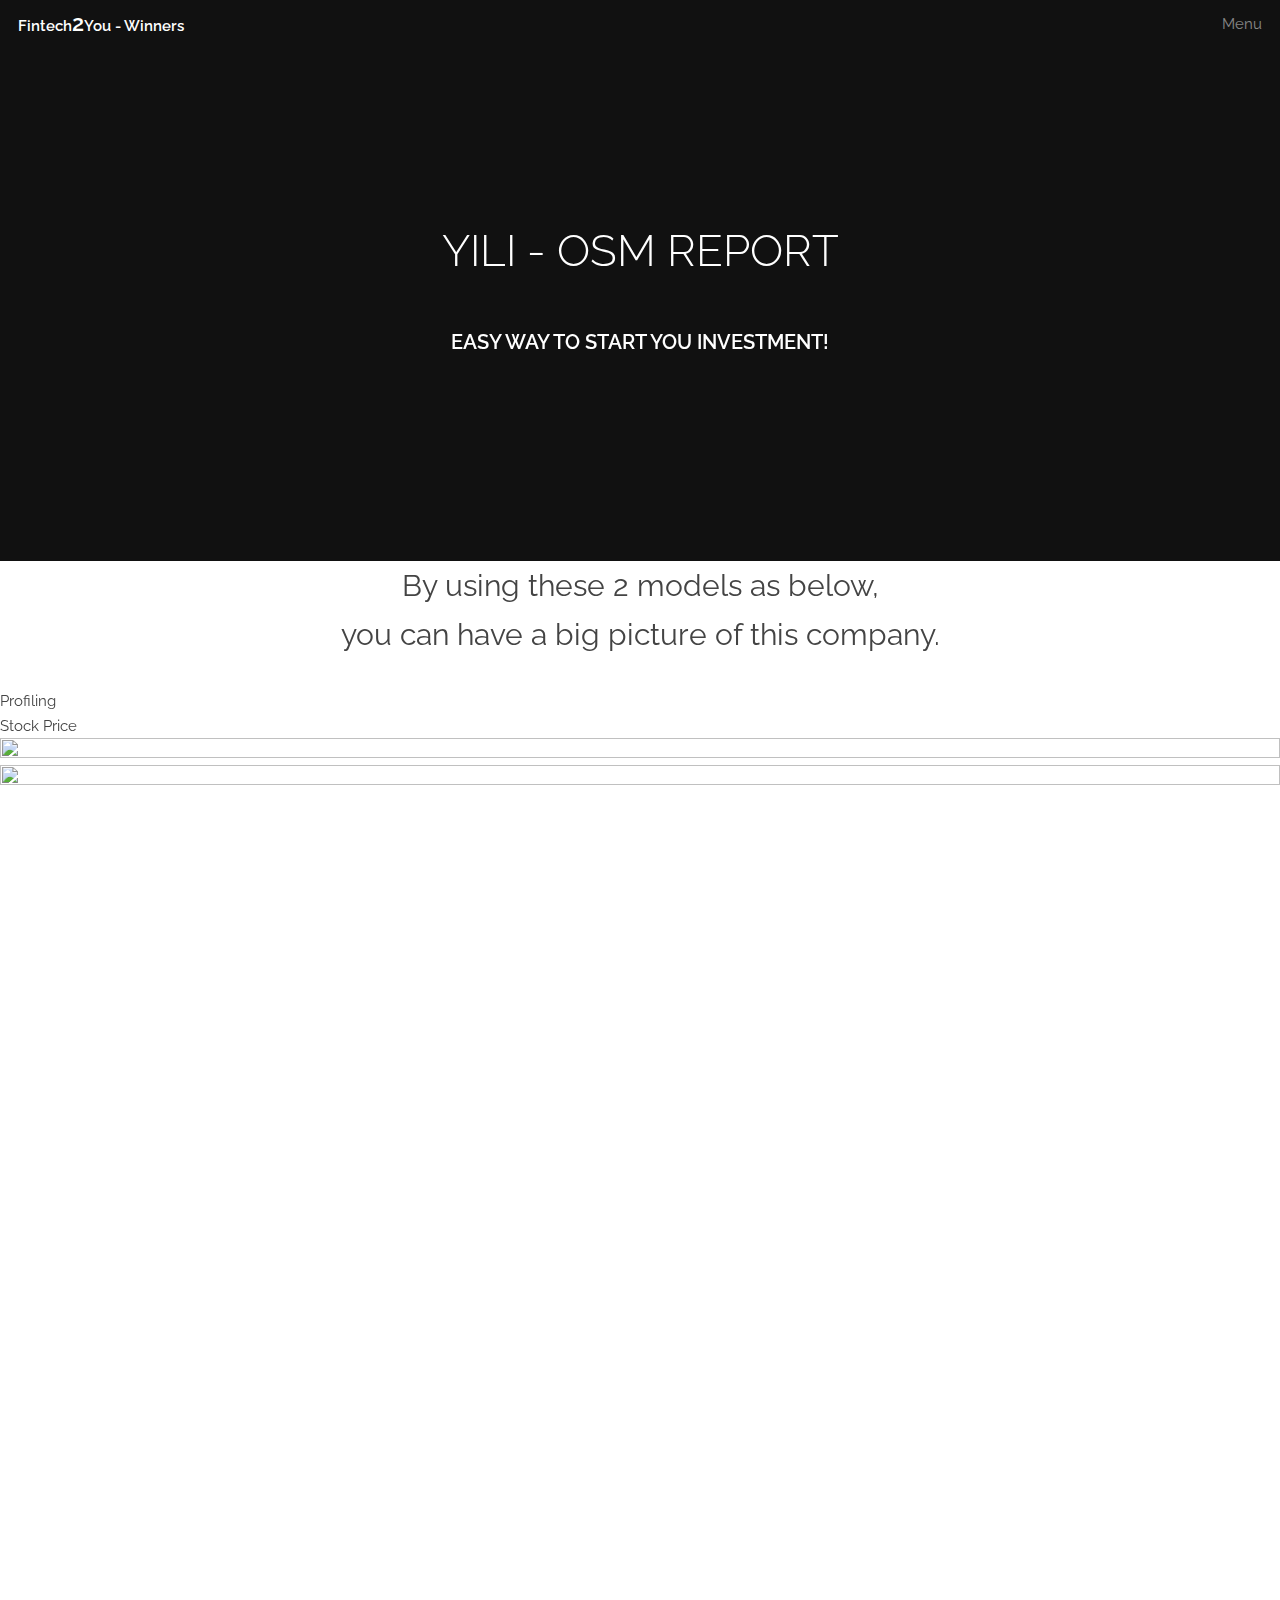
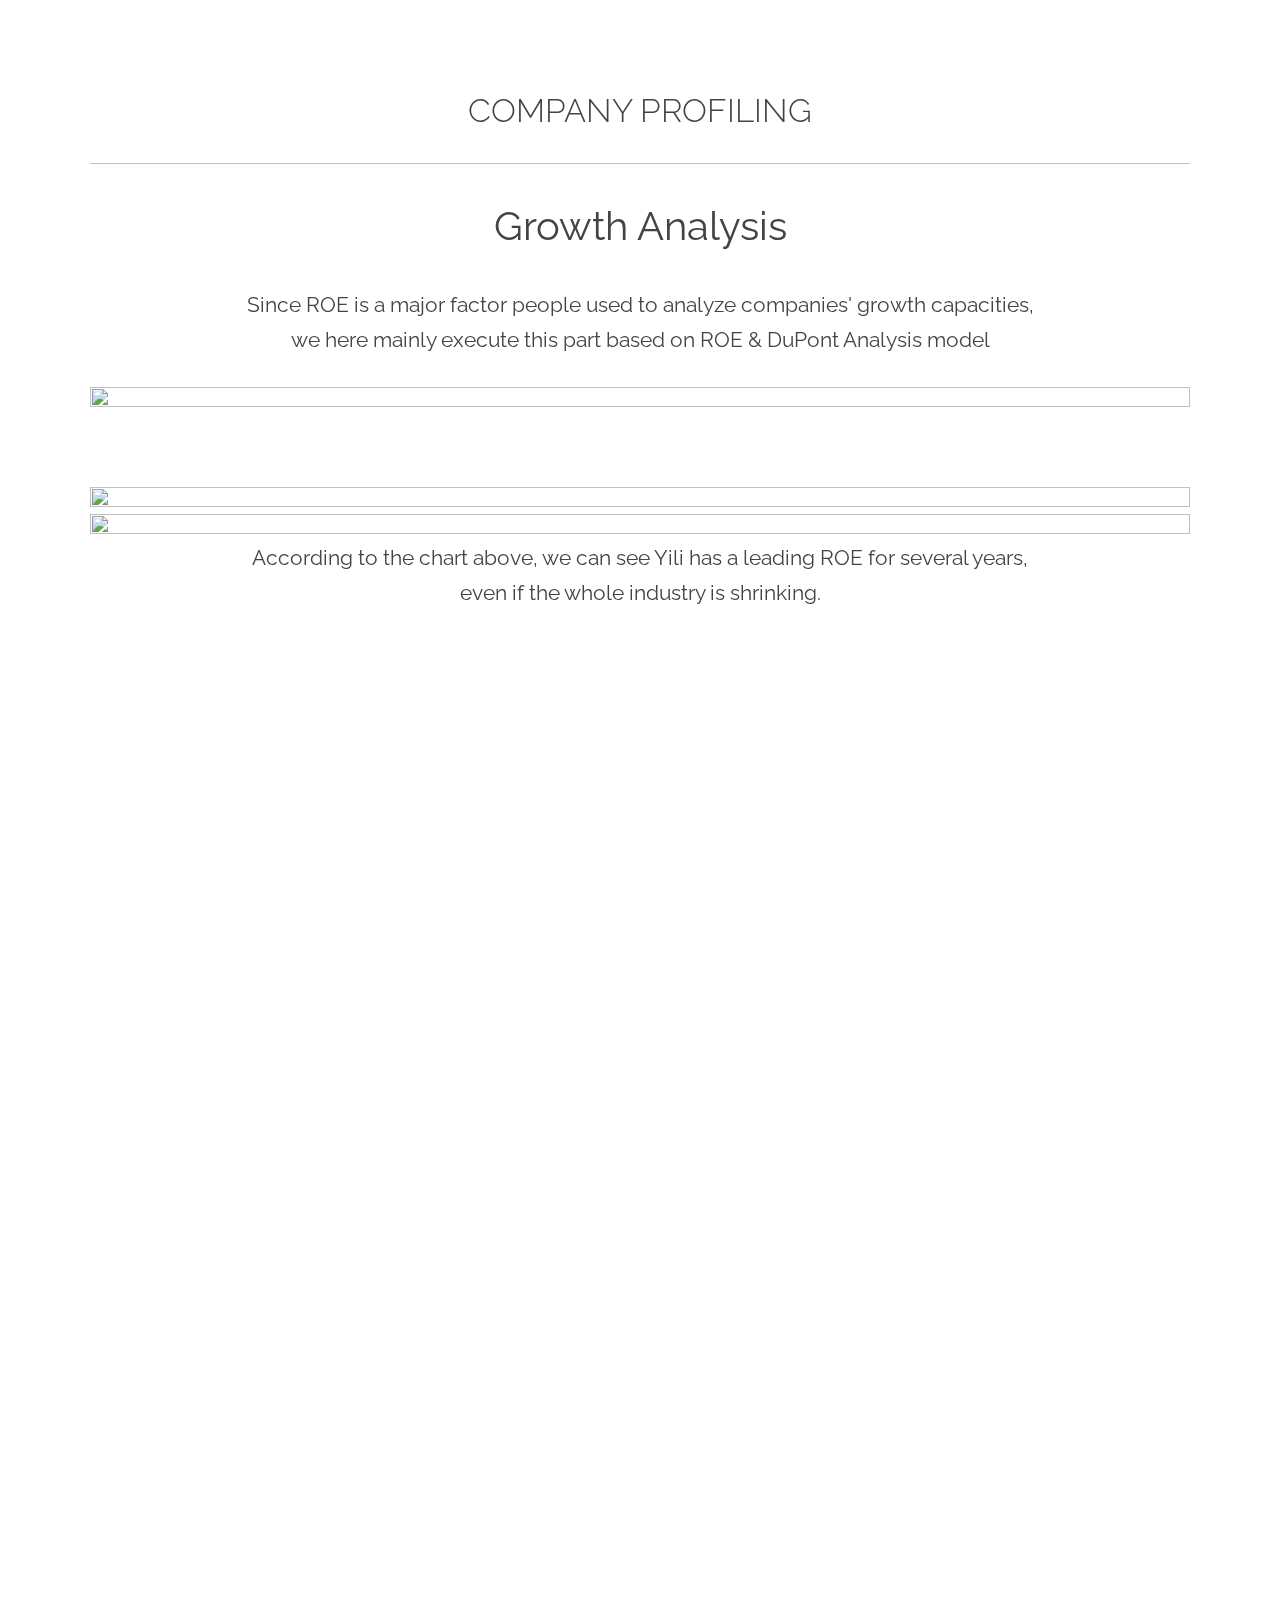
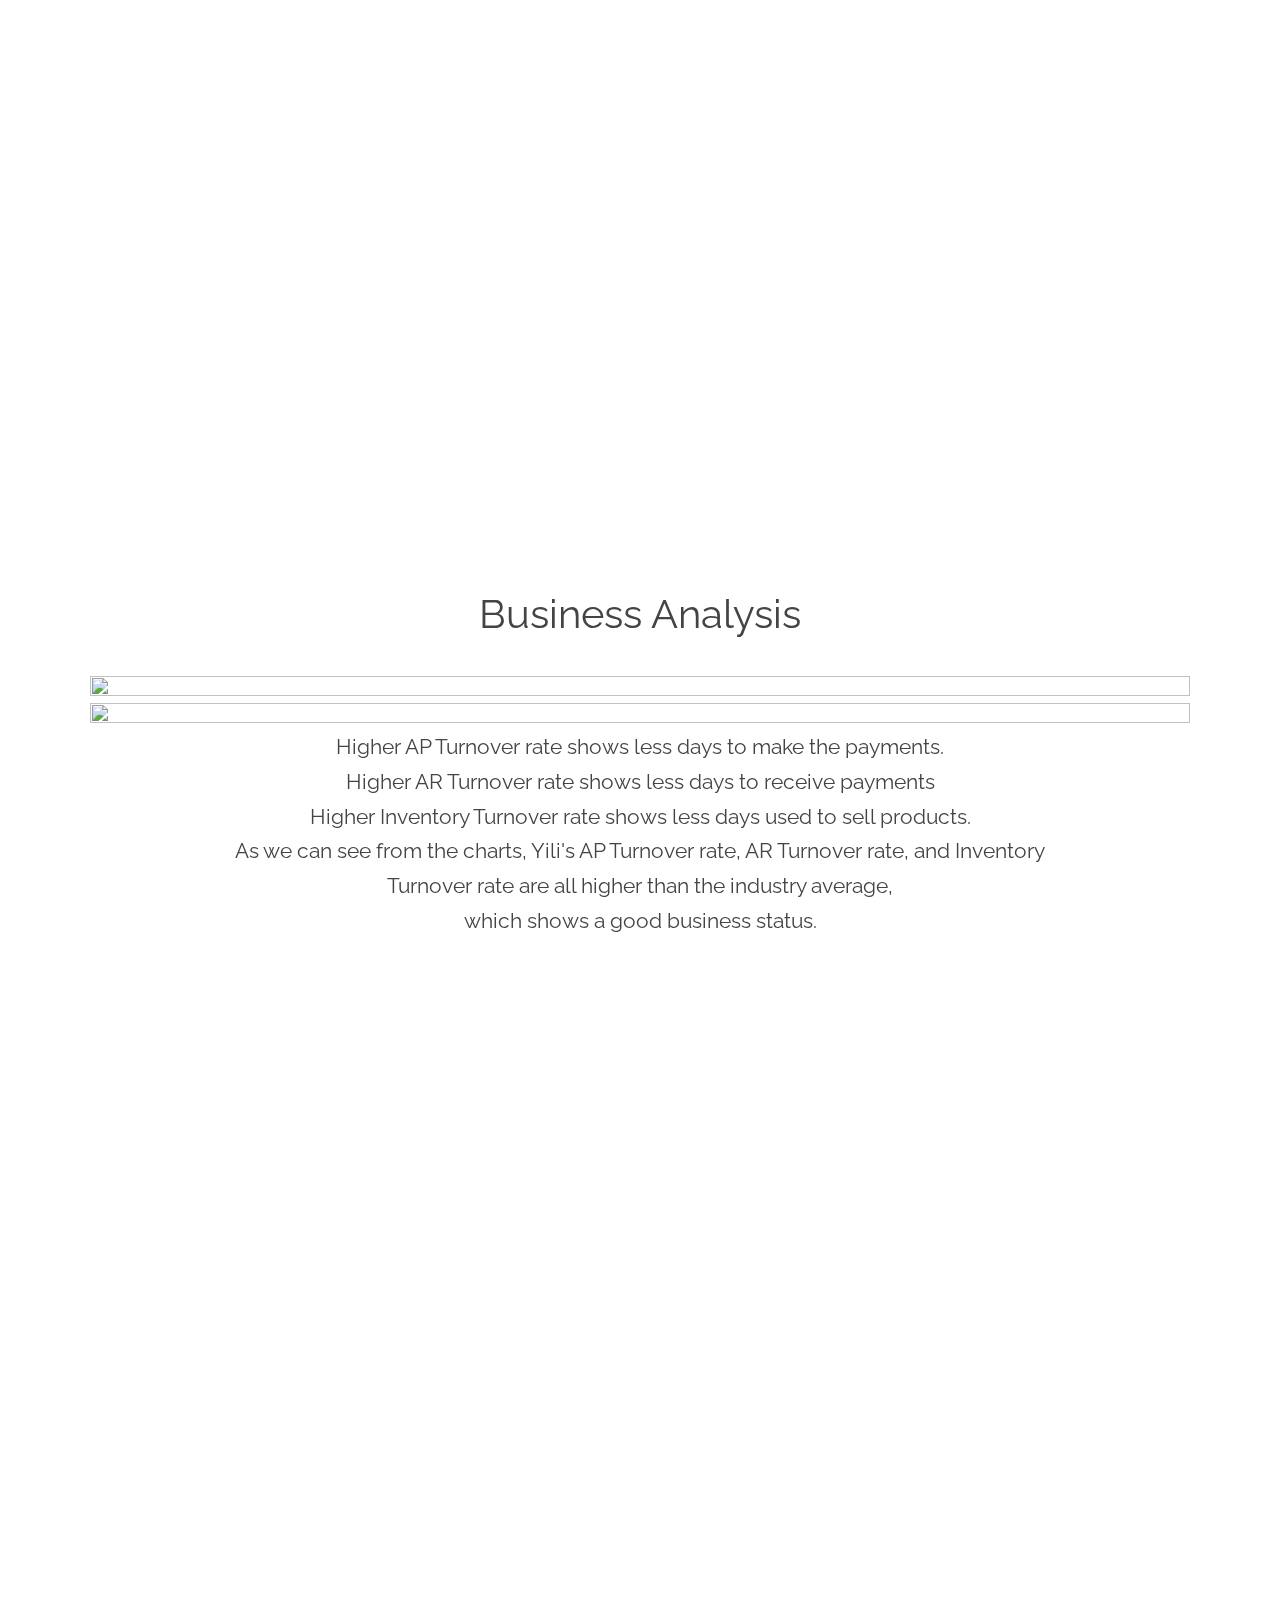
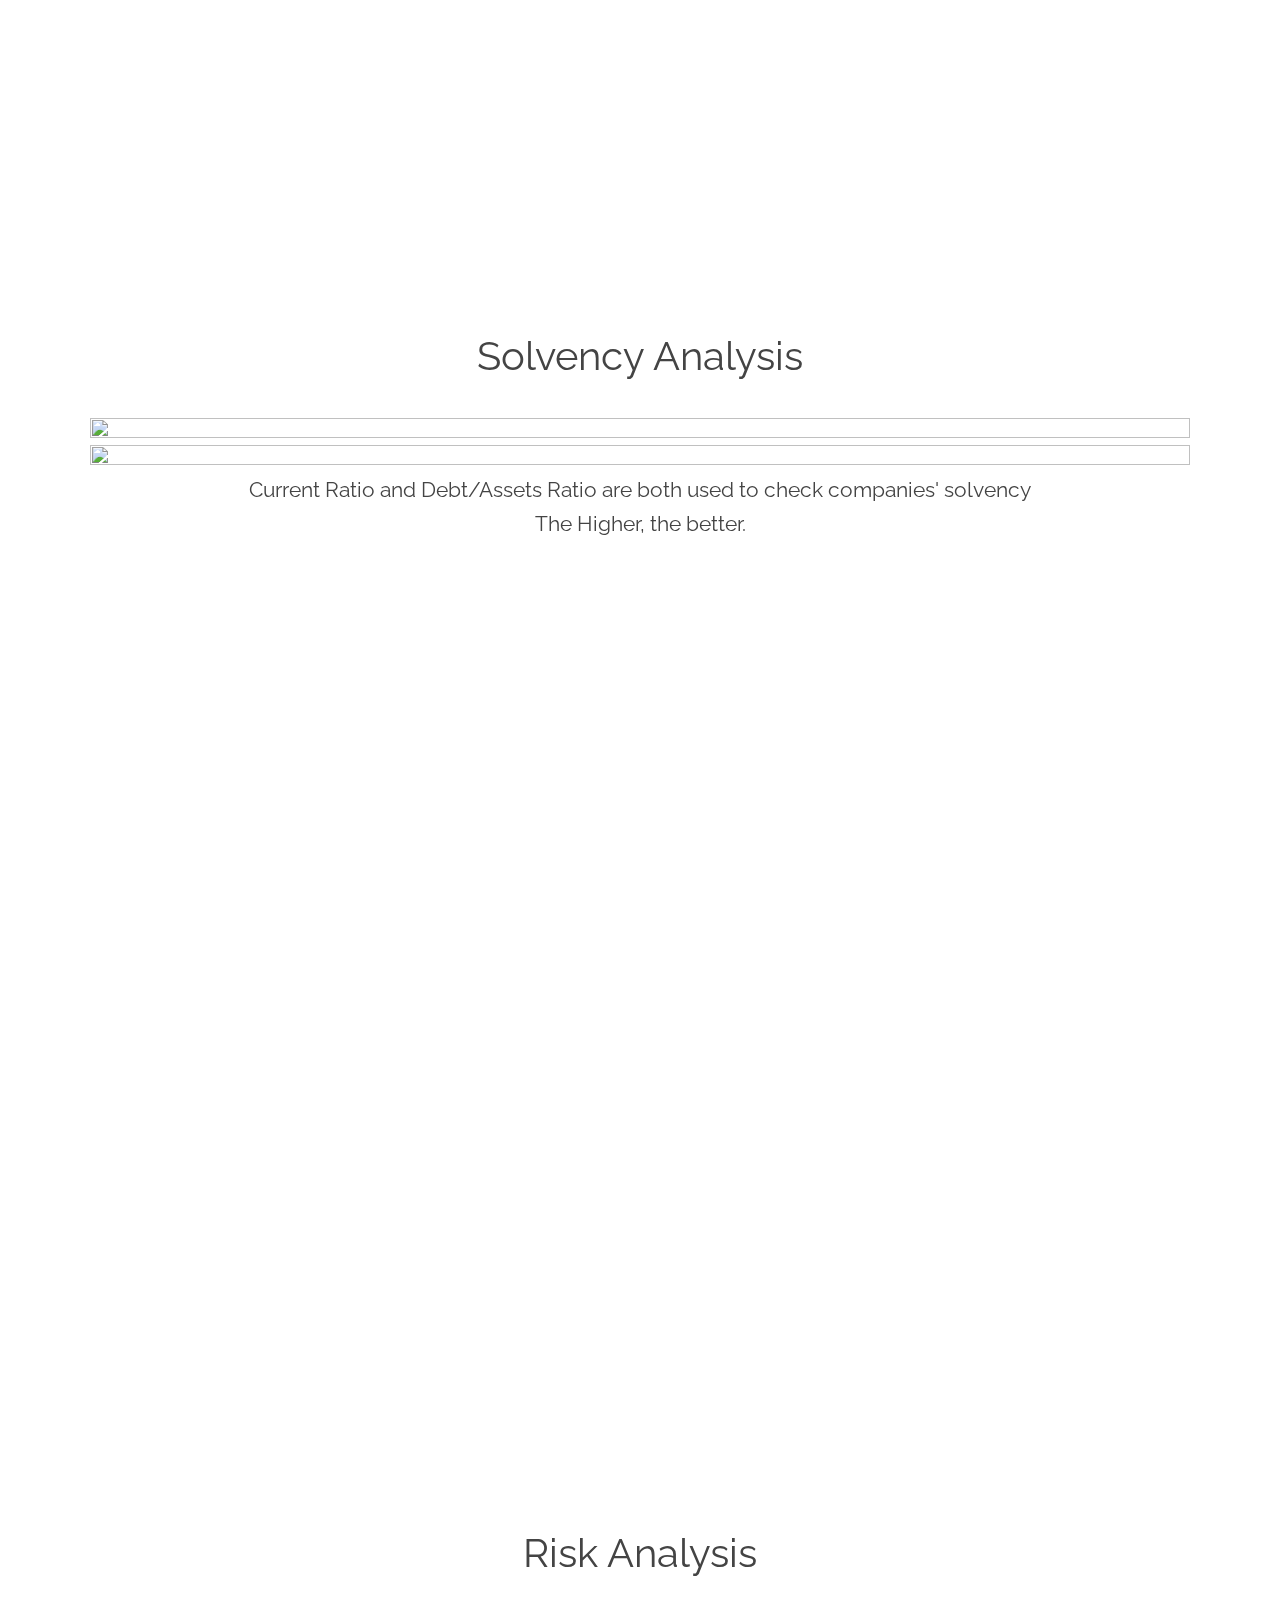
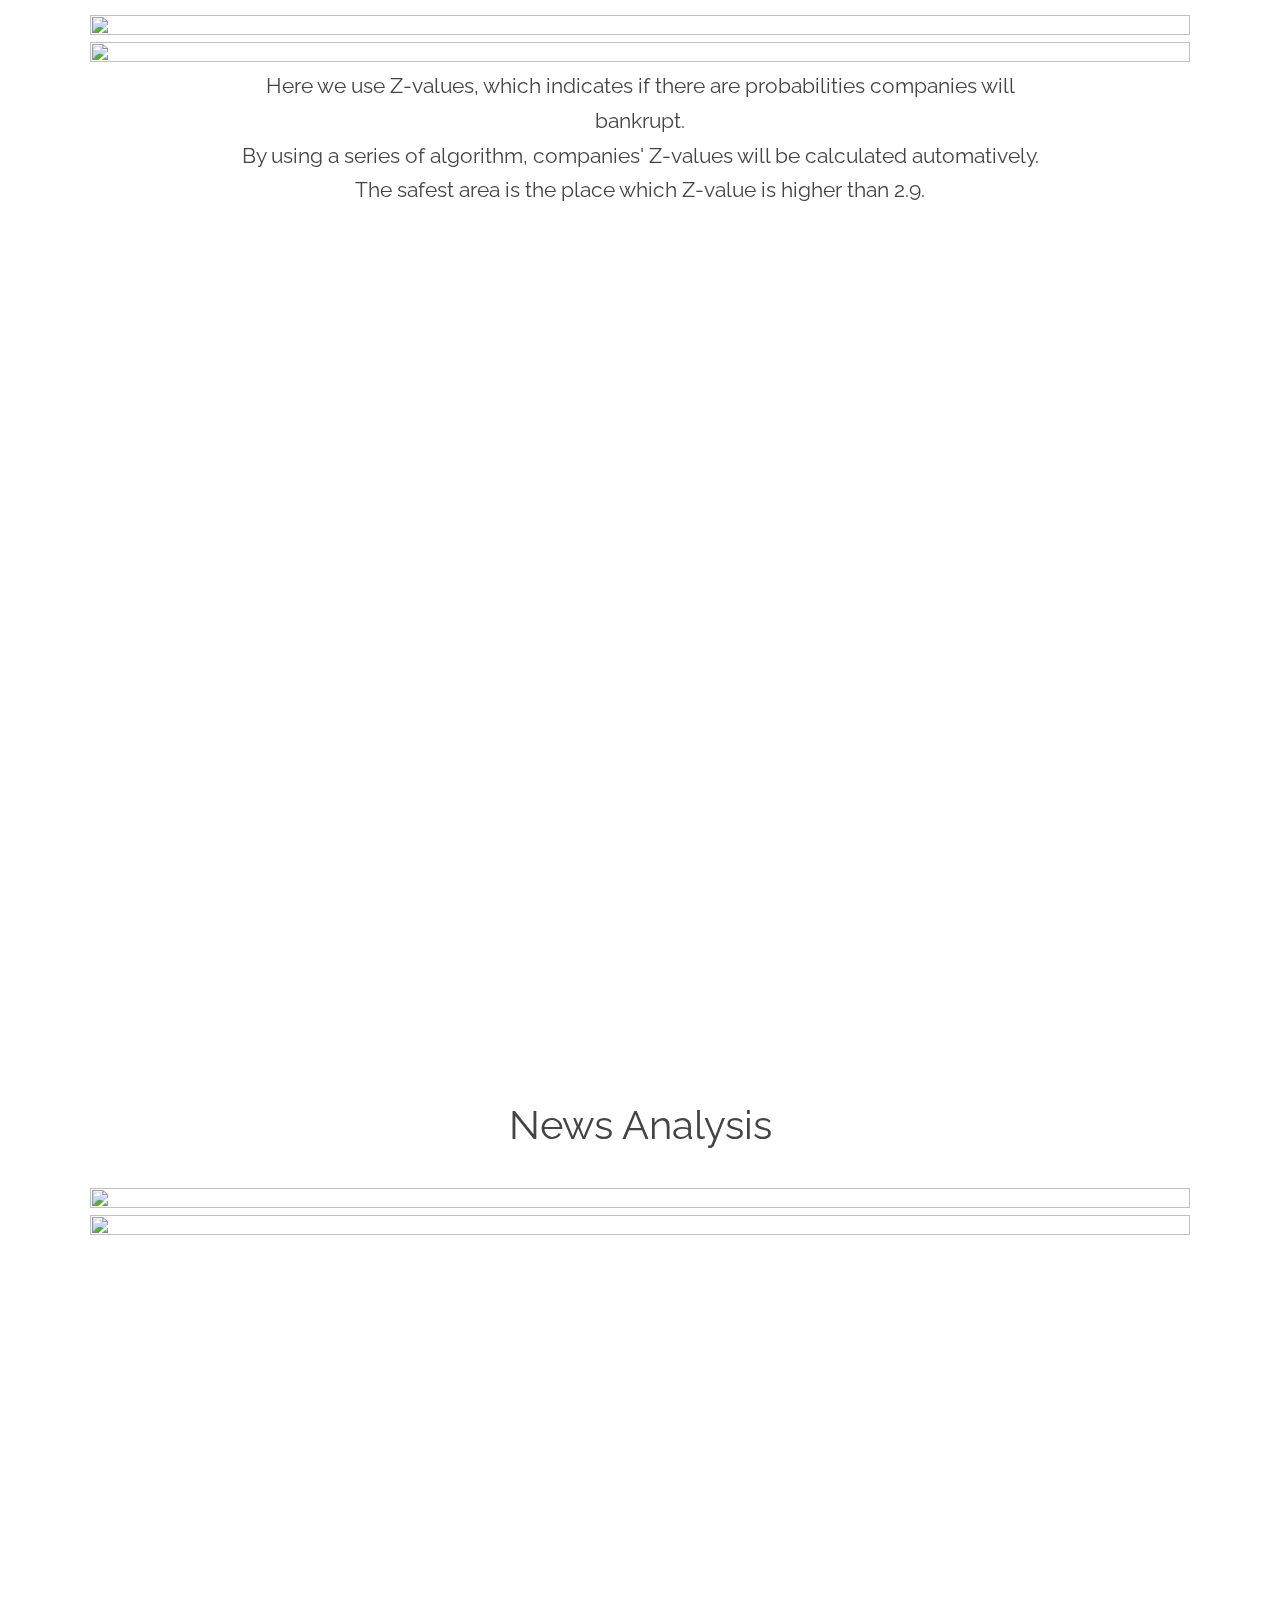
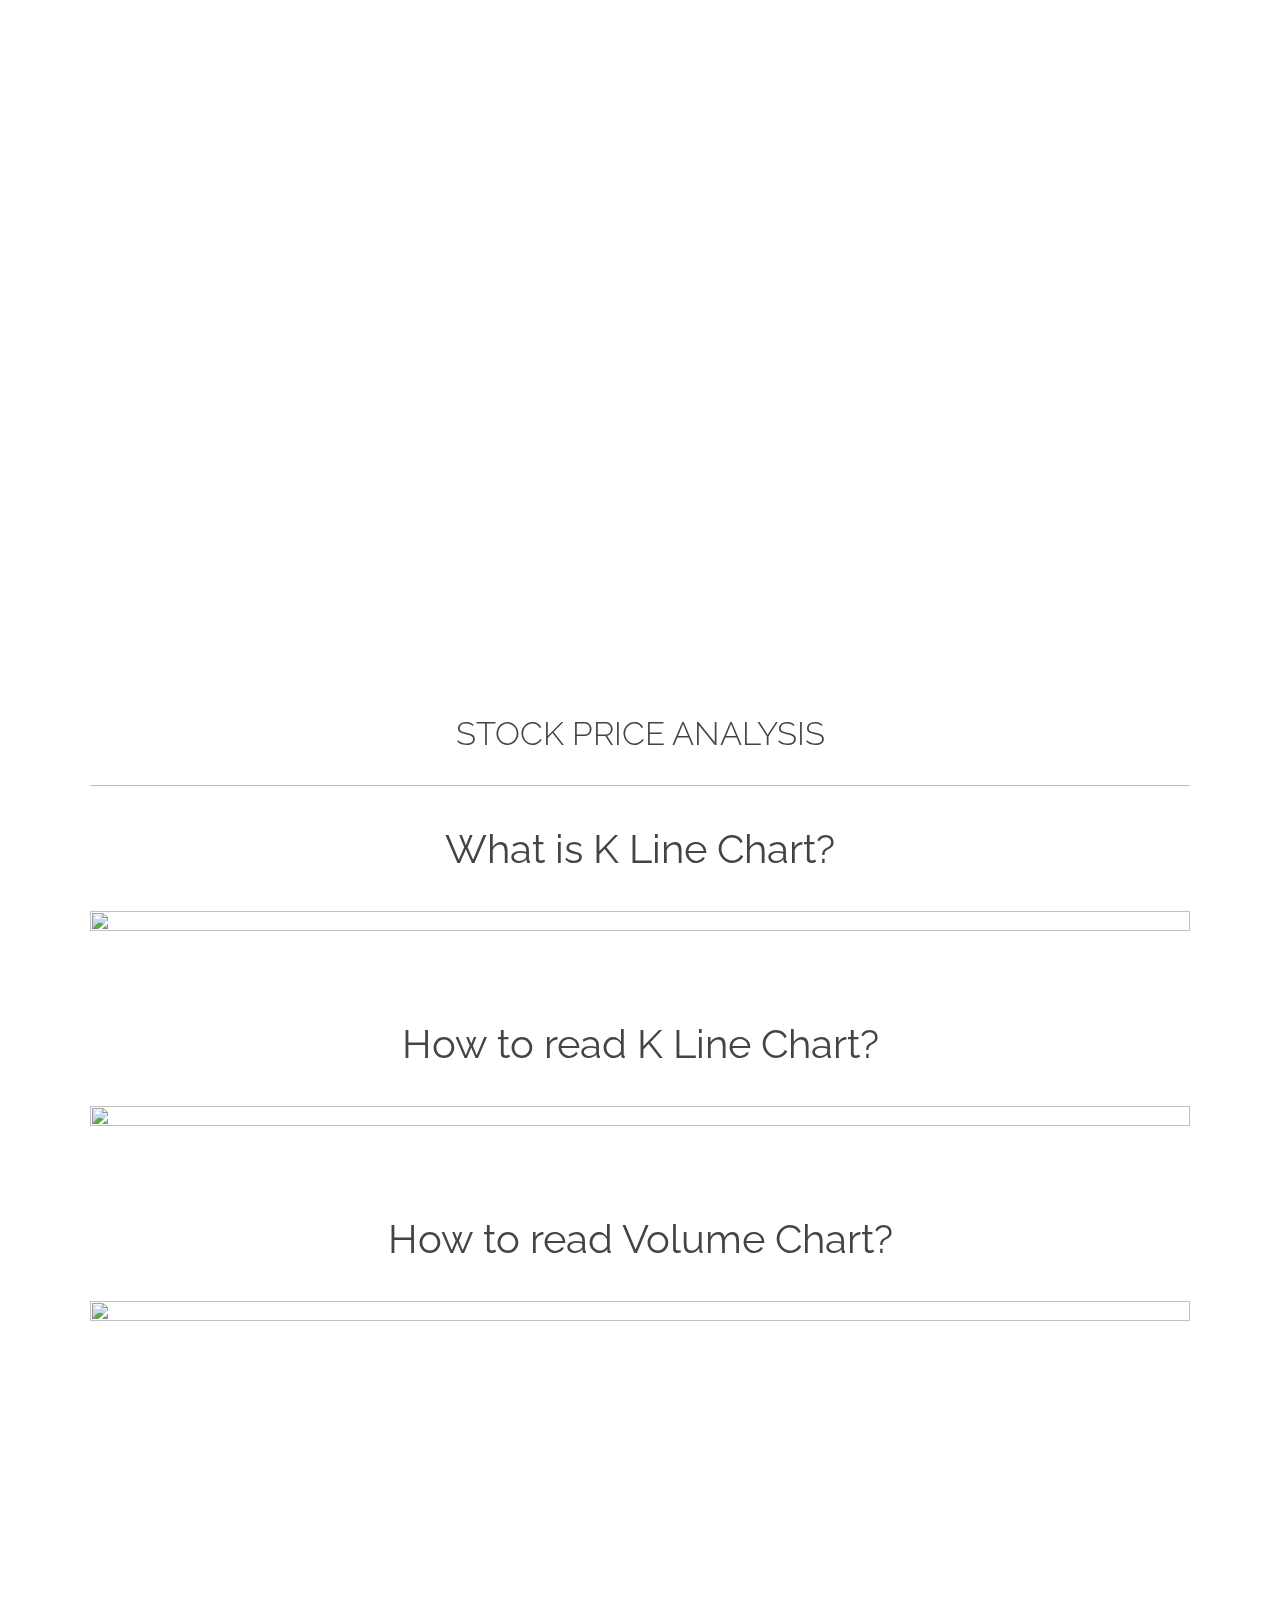
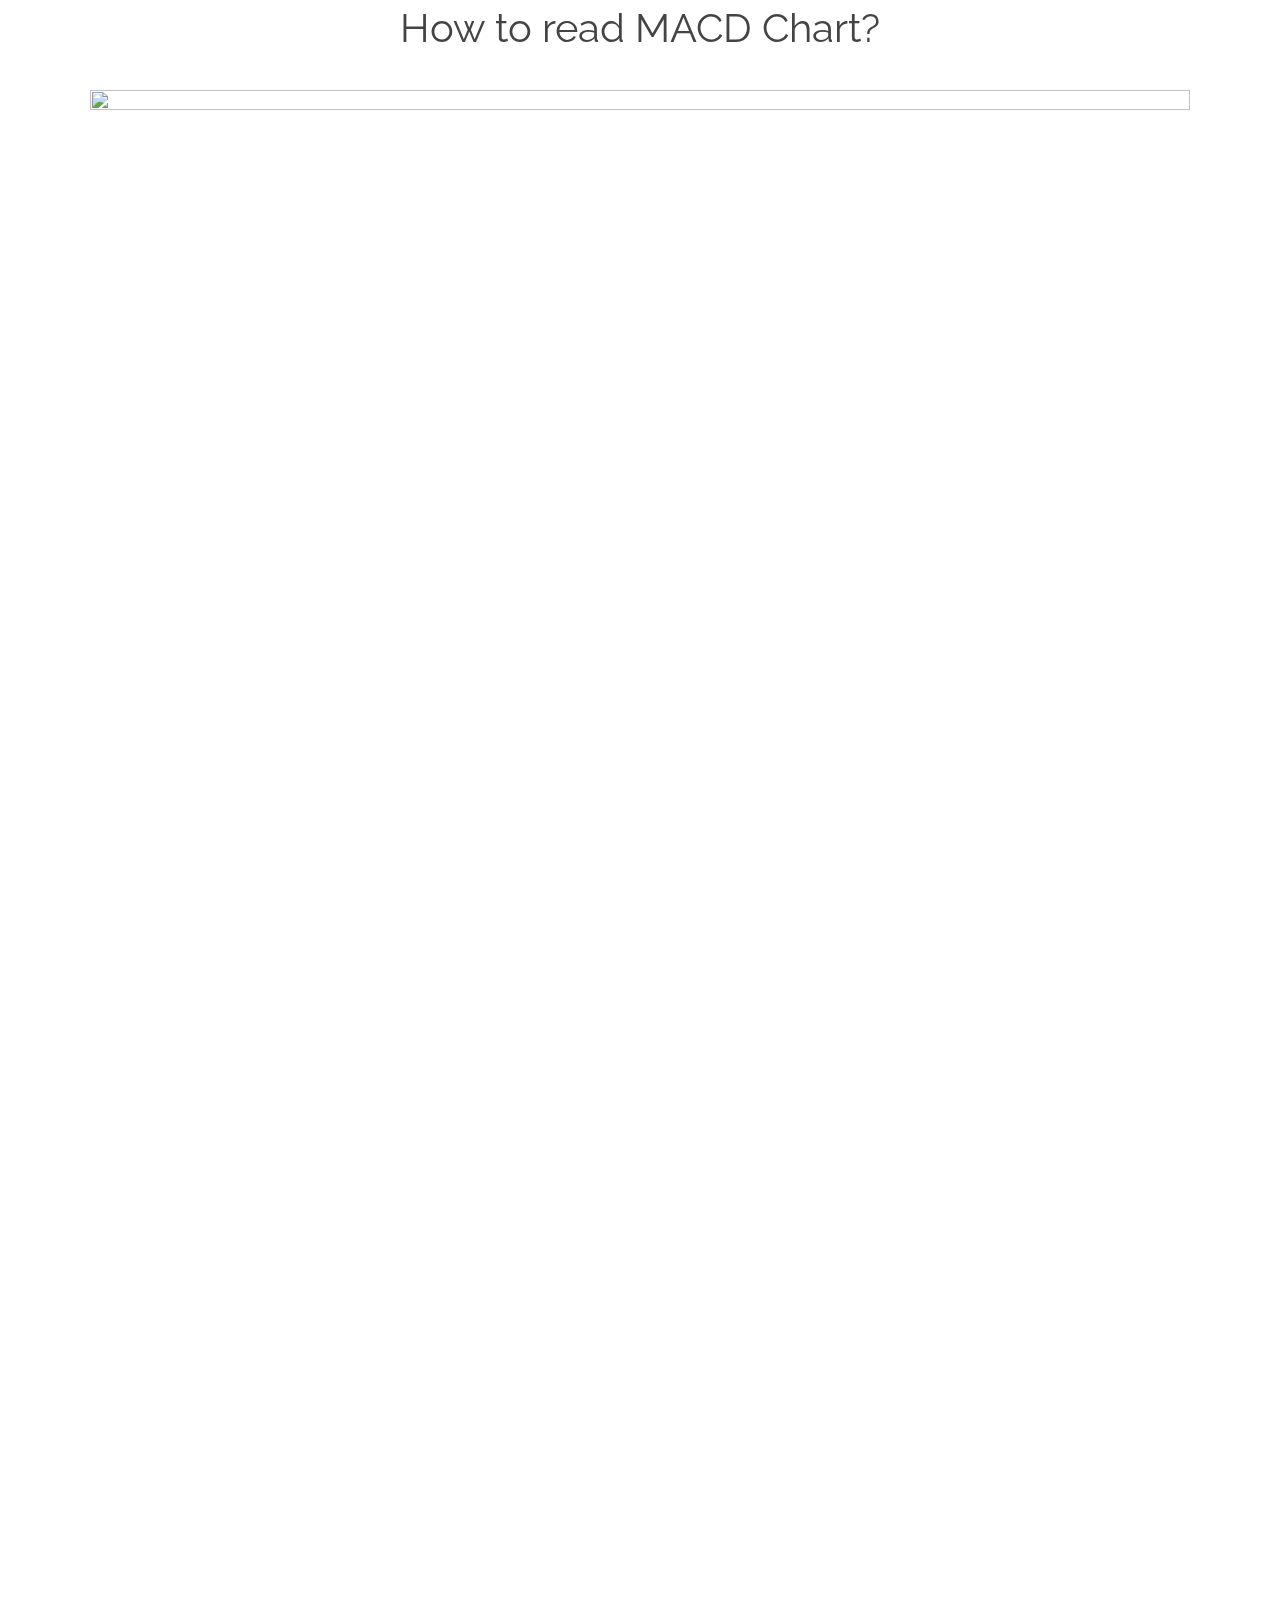
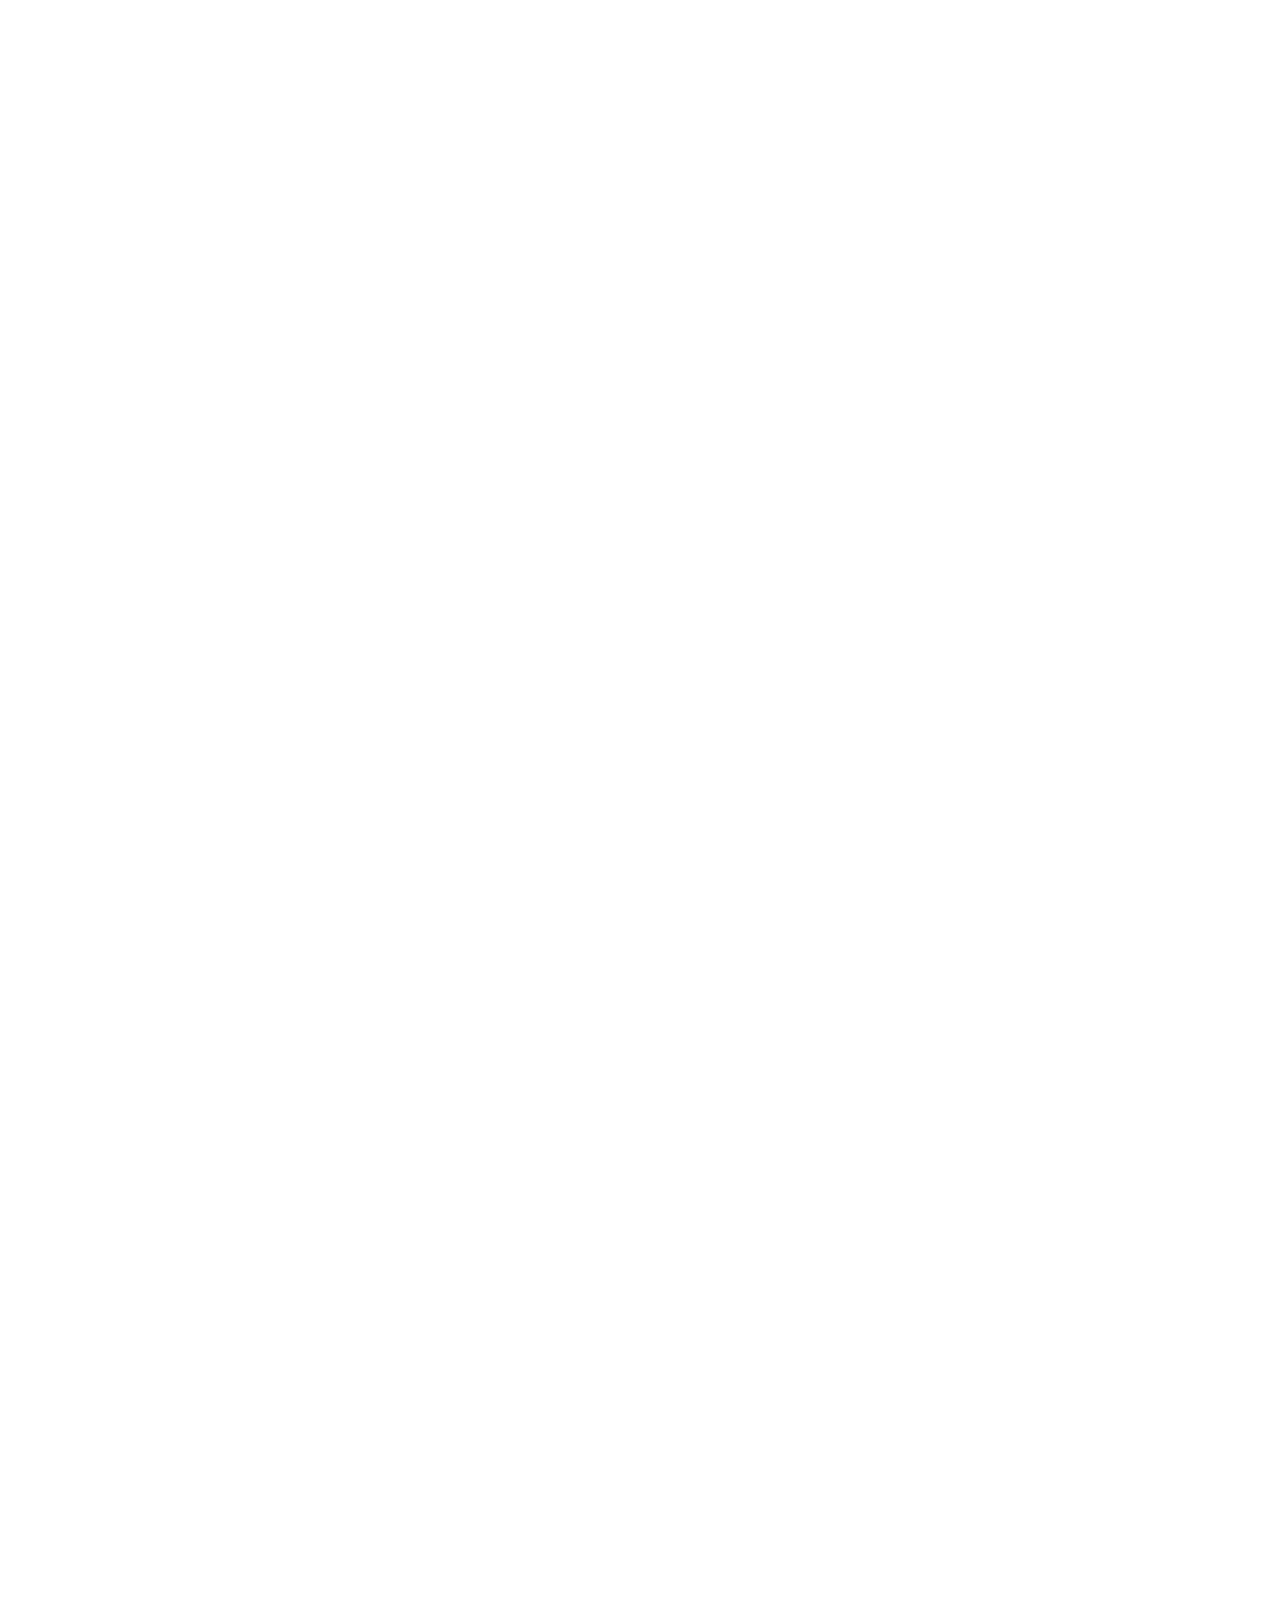
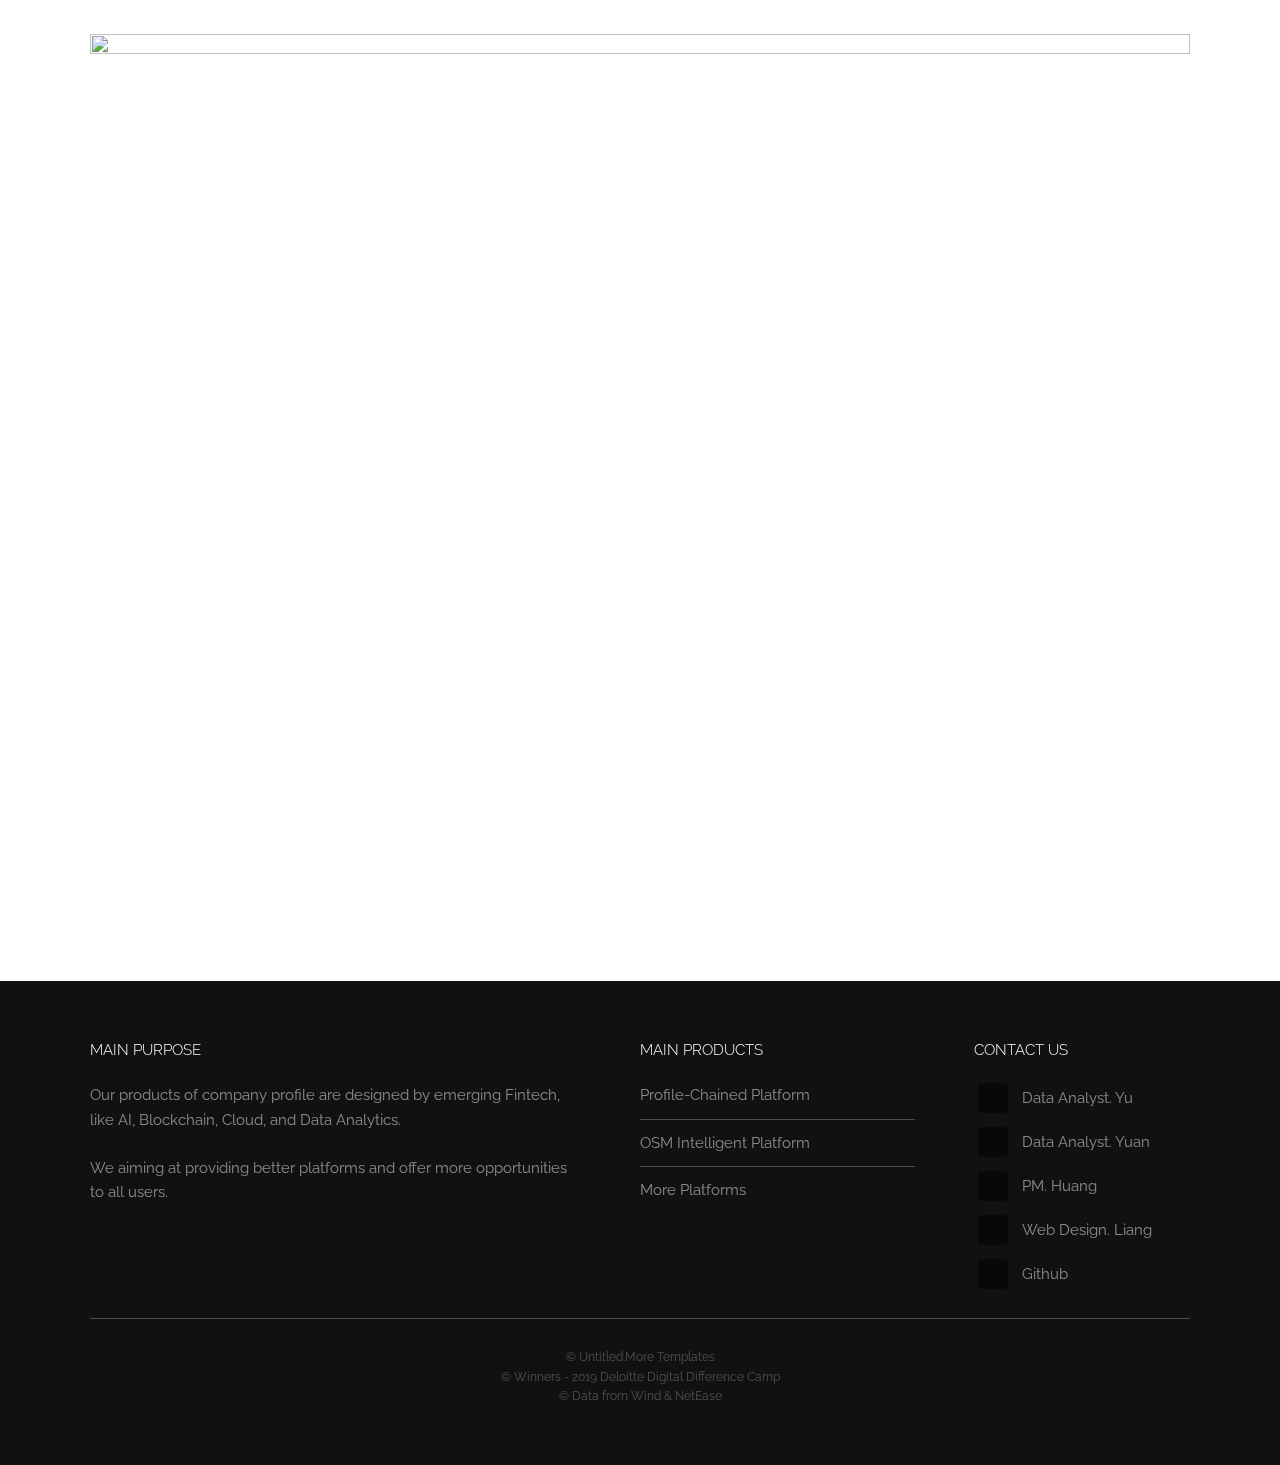
==== commit 6d537bb6: "modify" ====
--- a/elements.html
+++ b/elements.html
@@ -1,511 +1,188 @@
 <!DOCTYPE HTML>
-<!--
-	Industrious by TEMPLATED
-	templated.co @templatedco
-	Released for free under the Creative Commons Attribution 3.0 license (templated.co/license)
--->
 <html>
 	<head>
-		<title>Product Name - Winners team</title>
+		<title>Fintech2You - Winners</title>
 		<meta charset="utf-8" />
 		<meta name="viewport" content="width=device-width, initial-scale=1, user-scalable=no" />
 		<meta name="description" content="" />
 		<meta name="keywords" content="" />
 		<link rel="stylesheet" href="assets/css/main.css" />
-		<link rel="icon" href="images/icon1.png" type="image/x-ico"/>
+		<link rel="icon" href="images/icon2.png" type="image/x-ico"/>
+		<link rel="stylesheet" type="text/css" href="assets/css/style.css" />
+
 	</head>
 	<body class="is-preload">
 
 		<!-- Header -->
 			<header id="header">
-				<a class="logo" href="index.html">Sample Report - Winners team</a>
+				<a class="logo" href="index.html">Fintech<span style="font-size: 150%">2</span>You - Winners</a>
 				<nav>
 					<a href="#menu">Menu</a>
 				</nav>
 			</header>
 
 		<!-- Nav -->
-			<nav id="menu">
-				<ul class="links">
-					<li><a href="index.html">Home</a></li>
-					<li><a href="generic.html">Future Opportunities</a></li>
-				</ul>
-			</nav>
+		<nav id="menu">
+			<ul class="links">
+				<li><a href="index.html">Home</a></li>
+				<li><a href="elements.html">OSM Intelligent Platform</a></li>
+				<li><a href="generic.html">Profile-Chained Platform</a></li>
+			</ul>
+		</nav>
 
 		<!-- Heading -->
 			<div id="heading" >
-				<h1>Sample report</h1>
+				<h1>Yili - OSM Report<br><br>
+				<p style="font-size: 20px"><strong>Easy way to start you investment!</strong></p></h1>
 			</div>
 
 		<!-- Main -->
-			<section id="main" class="wrapper">
-				<div class="inner">
-					<div class="content">
-
-					<!-- Elements -->
-						<div class="row">
-							<div class="col-6 col-12-medium">
-
-								<!-- Text -->
-									<h3>Text</h3>
-									<p>This is <b>bold</b> and this is <strong>strong</strong>. This is <i>italic</i> and this
-									is <em>emphasized</em>.
-									This is <sup>superscript</sup> text and this is <sub>subscript</sub> text.
-									This is <u>underlined</u>, this is <code>code</code>, and this is a <a href="#">link</a>.</p>
-									<h2>Heading Level 2</h2>
-									<h3>Heading Level 3</h3>
-									<h4>Heading Level 4</h4>
-									<h5>Heading Level 5</h5>
-									<h6>Heading Level 6</h6>
-									<p>Nunc lacinia ante nunc ac lobortis. Interdum adipiscing gravida odio porttitor sem
-									non mi integer non faucibus ornare mi ut ante amet placerat aliquet. Volutpat eu sed
-									ante lacinia sapien lorem accumsan varius montes viverra nibh in adipiscing.</p>
-
-								<!-- Lists -->
-									<h3>Lists</h3>
-									<div class="row">
-										<div class="col-6 col-12-small">
-											<h4>Unordered</h4>
-											<ul>
-												<li>Dolor pulvinar amet etiam.</li>
-												<li>Sagittis adipiscing lorem eleifend.</li>
-												<li>Felis enim feugiat viverra.</li>
-											</ul>
-											<h4>Alternate</h4>
-											<ul class="alt">
-												<li>Dolor pulvinar amet etiam.</li>
-												<li>Sagittis adipiscing lorem eleifend.</li>
-												<li>Felis enim feugiat viverra.</li>
-											</ul>
-										</div>
-										<div class="col-6 col-12-small">
-											<h4>Ordered</h4>
-											<ol>
-												<li>Dolor pulvinar sed etiam.</li>
-												<li>Etiam vel lorem sed amet.</li>
-												<li>Felis enim feugiat viverra.</li>
-												<li>Dolor pulvinar magna etiam.</li>
-												<li>Etiam vel felis at sed viverra.</li>
-												<li>Felis enim feugiat amet dolore.</li>
-												<li>Dolor pulvinar lorem etiam.</li>
-												<li>Etiam vel felis at lorem amet.</li>
-												<li>Felis enim feugiat viverra.</li>
-												<li>Dolor pulvinar magna etiam.</li>
-												<li>Etiam vel felis sed viverra.</li>
-											</ol>
-										</div>
-									</div>
-									<h4>Definition</h4>
-									<dl>
-										<dt>Alpha</dt>
-										<dd>
-											<p>Lorem ipsum dolor vestibulum ante ipsum primis in faucibus vestibulum.
-											Blandit adipiscing eu felis iaculis volutpat ac adipiscing accumsan eu faucibus.
-											Integer ac pellentesque praesent.</p>
-										</dd>
-										<dt>Beta</dt>
-										<dd>
-											<p>Lorem ipsum dolor vestibulum ante ipsum primis in faucibus vestibulum.
-											Blandit adipiscing eu felis iaculis volutpat ac adipiscing accumsan eu faucibus.
-											Integer ac pellentesque praesent.</p>
-										</dd>
-										<dt>Gamma</dt>
-										<dd>
-											<p>Lorem ipsum dolor vestibulum ante ipsum primis in faucibus vestibulum.
-											Blandit adipiscing eu felis iaculis volutpat ac adipiscing accumsan eu faucibus.
-											Integer ac pellentesque praesent.</p>
-										</dd>
-									</dl>
-
-								<!-- Icons -->
-									<h3>Icons</h3>
-									<ul class="icons">
-										<li><a href="#" class="icon fa-twitter"><span class="label">Twitter</span></a></li>
-										<li><a href="#" class="icon fa-facebook"><span class="label">Facebook</span></a></li>
-										<li><a href="#" class="icon fa-instagram"><span class="label">Instagram</span></a></li>
-										<li><a href="#" class="icon fa-github"><span class="label">Github</span></a></li>
-										<li><a href="#" class="icon fa-dribbble"><span class="label">Dribbble</span></a></li>
-										<li><a href="#" class="icon fa-tumblr"><span class="label">Tumblr</span></a></li>
-										<li><a href="#" class="icon fa-apple"><span class="label">Apple</span></a></li>
-										<li><a href="#" class="icon fa-windows"><span class="label">Windows</span></a></li>
-										<li><a href="#" class="icon fa-500px"><span class="label">500px</span></a></li>
-									</ul>
-
-								<!-- Actions -->
-									<h3>Actions</h3>
-									<ul class="actions">
-										<li><a href="#" class="button primary">Default</a></li>
-										<li><a href="#" class="button">Default</a></li>
-									</ul>
-									<ul class="actions">
-										<li><a href="#" class="button primary small">Small</a></li>
-										<li><a href="#" class="button small">Small</a></li>
-									</ul>
-									<div class="row">
-										<div class="col-3 col-12-small">
-											<ul class="actions stacked">
-												<li><a href="#" class="button primary">Default</a></li>
-												<li><a href="#" class="button">Default</a></li>
-											</ul>
-										</div>
-										<div class="col-3 col-12-small">
-											<ul class="actions stacked">
-												<li><a href="#" class="button primary small">Small</a></li>
-												<li><a href="#" class="button small">Small</a></li>
-											</ul>
-										</div>
-										<div class="col-3 col-12-small">
-											<ul class="actions stacked">
-												<li><a href="#" class="button primary fit">Default</a></li>
-												<li><a href="#" class="button fit">Default</a></li>
-											</ul>
-										</div>
-										<div class="col-3 col-12-small">
-											<ul class="actions stacked">
-												<li><a href="#" class="button primary small fit">Small</a></li>
-												<li><a href="#" class="button small fit">Small</a></li>
-											</ul>
-										</div>
-									</div>
-
-								<!-- Blockquote -->
-									<h3>Blockquote</h3>
-									<blockquote>Nunc lacinia ante nunc ac lobortis. Interdum adipiscing gravida odio
-									porttitor sem non mi integer non faucibus ornare mi ut ante amet placerat aliquet.
-									Volutpat eu sed ante lacinia sapien lorem accumsan varius montes viverra. Lorem ipsum
-									dolor vestibulum ante ipsum primis in faucibus vestibulum. Blandit adipiscing eu felis
-									iaculis volutpat ac adipiscing accumsan eu faucibus. Integer ac sed amet praesent. Nunc
-									lacinia ante nunc ac gravida.</blockquote>
-
-								<!-- Table -->
-									<h3>Table</h3>
-									<h4>Default</h4>
-									<div class="table-wrapper">
-										<table>
-											<thead>
-												<tr>
-													<th>Name</th>
-													<th>Description</th>
-													<th>Price</th>
-												</tr>
-											</thead>
-											<tbody>
-												<tr>
-													<td>Alpha</td>
-													<td>Ante turpis integer aliquet porttitor.</td>
-													<td>10.00</td>
-												</tr>
-												<tr>
-													<td>Beta</td>
-													<td>Vis ac commodo adipiscing arcu aliquet.</td>
-													<td>20.00</td>
-												</tr>
-												<tr>
-													<td>Gamma</td>
-													<td>Morbi faucibus arcu accumsan lorem.</td>
-													<td>30.00</td>
-												</tr>
-												<tr>
-													<td>Delta</td>
-													<td>Vitae integer tempus condimentum.</td>
-													<td>40.00</td>
-												</tr>
-												<tr>
-													<td>Epsilon</td>
-													<td>Ante turpis integer aliquet porttitor.</td>
-													<td>50.00</td>
-												</tr>
-												<tr>
-													<td>Zeta</td>
-													<td>Vis ac commodo adipiscing arcu aliquet.</td>
-													<td>60.00</td>
-												</tr>
-												<tr>
-													<td>Eta</td>
-													<td>Morbi faucibus arcu accumsan lorem.</td>
-													<td>70.00</td>
-												</tr>
-												<tr>
-													<td>Theta</td>
-													<td>Vitae integer tempus condimentum.</td>
-													<td>80.00</td>
-												</tr>
-											</tbody>
-											<tfoot>
-												<tr>
-													<td colspan="2"></td>
-													<td>360.00</td>
-												</tr>
-											</tfoot>
-										</table>
-									</div>
-									<h4>Alternate</h4>
-									<div class="table-wrapper">
-										<table class="alt">
-											<thead>
-												<tr>
-													<th>Name</th>
-													<th>Description</th>
-													<th>Price</th>
-												</tr>
-											</thead>
-											<tbody>
-												<tr>
-													<td>Alpha</td>
-													<td>Ante turpis integer aliquet porttitor.</td>
-													<td>10.00</td>
-												</tr>
-												<tr>
-													<td>Beta</td>
-													<td>Vis ac commodo adipiscing arcu aliquet.</td>
-													<td>20.00</td>
-												</tr>
-												<tr>
-													<td>Gamma</td>
-													<td>Morbi faucibus arcu accumsan lorem.</td>
-													<td>30.00</td>
-												</tr>
-												<tr>
-													<td>Delta</td>
-													<td>Vitae integer tempus condimentum.</td>
-													<td>40.00</td>
-												</tr>
-												<tr>
-													<td>Epsilon</td>
-													<td>Ante turpis integer aliquet porttitor.</td>
-													<td>50.00</td>
-												</tr>
-												<tr>
-													<td>Zeta</td>
-													<td>Vis ac commodo adipiscing arcu aliquet.</td>
-													<td>60.00</td>
-												</tr>
-												<tr>
-													<td>Eta</td>
-													<td>Morbi faucibus arcu accumsan lorem.</td>
-													<td>70.00</td>
-												</tr>
-												<tr>
-													<td>Theta</td>
-													<td>Vitae integer tempus condimentum.</td>
-													<td>80.00</td>
-												</tr>
-											</tbody>
-											<tfoot>
-												<tr>
-													<td colspan="2"></td>
-													<td>360.00</td>
-												</tr>
-											</tfoot>
-										</table>
-									</div>
-
-							</div>
-							<div class="col-6 col-12-medium">
-
-								<!-- Buttons -->
-									<h3>Buttons</h3>
-									<ul class="actions">
-										<li><a href="#" class="button primary">Primary</a></li>
-										<li><a href="#" class="button">Default</a></li>
-									</ul>
-									<ul class="actions">
-										<li><a href="#" class="button primary large">Large</a></li>
-										<li><a href="#" class="button">Default</a></li>
-									</ul>
-									<ul class="actions">
-										<li><a href="#" class="button small">Small</a></li>
-										<li><a href="#" class="button wide">Wide</a></li>
-									</ul>
-									<ul class="actions fit">
-										<li><a href="#" class="button primary fit">Fit</a></li>
-										<li><a href="#" class="button fit">Fit</a></li>
-									</ul>
-									<ul class="actions fit">
-										<li><a href="#" class="button primary fit small">Fit + Small</a></li>
-										<li><a href="#" class="button fit small">Fit + Small</a></li>
-									</ul>
-									<ul class="actions">
-										<li><a href="#" class="button primary icon fa-search">Icon</a></li>
-										<li><a href="#" class="button icon fa-download">Icon</a></li>
-									</ul>
-									<ul class="actions">
-										<li><span class="button primary disabled">Primary</span></li>
-										<li><span class="button disabled">Default</span></li>
-									</ul>
-
-								<!-- Form -->
-									<h3>Form</h3>
-									<form method="post" action="#">
-										<div class="row gtr-uniform">
-											<div class="col-6 col-12-xsmall">
-												<input type="text" name="name" id="name" value="" placeholder="Name" />
-											</div>
-											<div class="col-6 col-12-xsmall">
-												<input type="email" name="email" id="email" value="" placeholder="Email" />
-											</div>
-											<!-- Break -->
-											<div class="col-12">
-												<select name="category" id="category">
-													<option value="">- Select -</option>
-													<option value="alpha">Option alpha</option>
-													<option value="beta">Option beta</option>
-													<option value="gamma">Option gamma</option>
-													<option value="delta">Option delta</option>
-													<option value="epsilon">Option epsilon</option>
-													<option value="zeta">Option zeta</option>
-													<option value="eta">Option eta</option>
-													<option value="theta">Option theta</option>
-												</select>
-											</div>
-											<!-- Break -->
-											<div class="col-4 col-12-small">
-												<input type="radio" id="radio-alpha" name="radio" checked>
-												<label for="radio-alpha">Radio alpha</label>
-											</div>
-											<div class="col-4 col-12-small">
-												<input type="radio" id="radio-beta" name="radio">
-												<label for="radio-beta">Radio beta</label>
-											</div>
-											<div class="col-4 col-12-small">
-												<input type="radio" id="radio-gamma" name="radio">
-												<label for="radio-gamma">Radio gamma</label>
-											</div>
-											<!-- Break -->
-											<div class="col-6 col-12-small">
-												<input type="checkbox" id="checkbox-alpha" name="checkbox">
-												<label for="checkbox-alpha">Checkbox alpha</label>
-											</div>
-											<div class="col-6 col-12-small">
-												<input type="checkbox" id="checkbox-beta" name="checkbox" checked>
-												<label for="checkbox-beta">Checkbox beta</label>
-											</div>
-											<!-- Break -->
-											<div class="col-12">
-												<textarea name="textarea" id="textarea" placeholder="Alpha beta gamma delta" rows="6"></textarea>
-											</div>
-											<!-- Break -->
-											<div class="col-12">
-												<ul class="actions">
-													<li><input type="submit" value="Submit Form" class="primary" /></li>
-													<li><input type="reset" value="Reset" /></li>
-												</ul>
-											</div>
-										</div>
-									</form>
-
-								<!-- Image -->
-									<h3>Image</h3>
-									<h4>Fit</h4>
-									<span class="image fit"><img src="images/pic01.png" alt="" /></span>
-									<div class="box alt">
-										<div class="row gtr-50 gtr-uniform">
-											<div class="col-4"><span class="image fit"><img src="images/pic01.png" alt="" /></span></div>
-											<div class="col-4"><span class="image fit"><img src="images/pic01.png" alt="" /></span></div>
-											<div class="col-4"><span class="image fit"><img src="images/pic01.png" alt="" /></span></div>
-											<!-- Break -->
-											<div class="col-4"><span class="image fit"><img src="images/pic01.png" alt="" /></span></div>
-											<div class="col-4"><span class="image fit"><img src="images/pic01.png" alt="" /></span></div>
-											<div class="col-4"><span class="image fit"><img src="images/pic01.png" alt="" /></span></div>
-											<!-- Break -->
-											<div class="col-4"><span class="image fit"><img src="images/pic01.png" alt="" /></span></div>
-											<div class="col-4"><span class="image fit"><img src="images/pic01.png" alt="" /></span></div>
-											<div class="col-4"><span class="image fit"><img src="images/pic01.png" alt="" /></span></div>
-										</div>
-									</div>
-									<h4>Left &amp; Right</h4>
-									<p>
-										<span class="image left"><img src="images/pic02.png" alt="" /></span>
-										Lorem ipsum dolor sit accumsan interdum nisi, quis tincidunt felis sagittis eget.
-										tempus euismod. Magna et cursus lorem faucibus vestibulum. Blandit adipiscing eu
-										felis iaculis volutpat ac adipiscing accumsan eu faucibus. Integer ac pellentesque
-										praesent tincidunt felis sagittis eget. tempus euismod tempus. Vestibulum ante ipsum
-										primis in faucibus vestibulum. Blandit adipiscing eu felis iaculis volutpat ac
-										adipiscing accumsan eu faucibus. Integer ac pellentesque praesent tincidunt felis
-										sagittis eget. tempus euismod. Vestibulum ante ipsum primis in faucibus vestibulum.
-										Blandit adipiscing eu felis iaculis volutpat ac adipiscing accumsan eu faucibus.
-										Integer ac sed amet praesent. Nunc lacinia ante nunc ac gravida lorem ipsum dolor
-										sit amet dolor feugiat consequat.
-									</p>
-									<p>
-										<span class="image right"><img src="images/pic02.png" alt="" /></span>
-										Lorem ipsum dolor sit accumsan interdum nisi, quis tincidunt felis sagittis eget.
-										tempus euismod. Magna et cursus lorem faucibus vestibulum. Blandit adipiscing eu
-										felis iaculis volutpat ac adipiscing accumsan eu faucibus. Integer ac pellentesque
-										praesent tincidunt felis sagittis eget. tempus euismod tempus. Vestibulum ante ipsum
-										primis in faucibus vestibulum. Blandit adipiscing eu felis iaculis volutpat ac
-										adipiscing accumsan eu faucibus. Integer ac pellentesque praesent tincidunt felis
-										sagittis eget. tempus euismod. Vestibulum ante ipsum primis in faucibus vestibulum.
-										Blandit adipiscing eu felis iaculis volutpat ac adipiscing accumsan eu faucibus.
-										Integer ac sed amet praesent. Nunc lacinia ante nunc ac gravida lorem ipsum dolor
-										sit amet dolor feugiat consequat.
-									</p>
-
-								<!-- Box -->
-									<h3>Box</h3>
-									<div class="box">
-										<p>Felis sagittis eget tempus primis in faucibus vestibulum. Blandit adipiscing eu
-										felis iaculis volutpat ac adipiscing accumsan eu faucibus. Integer ac pellentesque
-										praesent tincidunt felis sagittis eget. tempus euismod. Magna sed etiam ante ipsum
-										primis in faucibus vestibulum. Blandit adipiscing eu ipsum primis in faucibus
-										vestibulum. Blandit adipiscing eu felis iaculis volutpat ac adipiscing accumsan eu
-										faucibus lorem ipsum dolor sit amet nullam.</p>
-									</div>
-
-								<!-- Preformatted Code -->
-									<h3>Preformatted</h3>
-									<pre><code>i = 0;
-
-	while (!deck.isInOrder()) {
-	    print 'Iteration ' + i;
-	    deck.shuffle();
-	    i++;
-	}
-
-	print 'It took ' + i + ' iterations to sort the deck.';
-	</code></pre>
-
-							</div>
+		<section style="height:1100px">
+			<div class="card-fouth">
+				<header class="special" style="margin-bottom:10px">
+					<p style="font-size: 30px">By using these 2 models as below,<br>
+						you can have a big picture of this company.</p>
+				</header>				
+					<div class="desc desc-list">
+						<div class="industry first active">
+							<span>Profiling</span>
+						</div>			
+						<div class="industry last">
+							<span>Stock Price</span>
+						</div>
+					</div>
+					<div class="case-container">
+						<div class="case-panel tab-1 active">
+							<img src="images/5power.png" style="width:100% !important; height:100% !important" alt="">
+						</div>
+						<div class="case-panel tab-6">
+							<img src="images/kchart.jpg" style="width:100% !important; height:100% !important" alt="">
 						</div>
 					</div>
 				</div>
-			</section>
+		</section>
+		<section class="wrapper" id="special" style="height:1800px">
+			<div class="inner">
+				<header class="special" style="margin-bottom:10px">
+					<h2>Company Profiling</h2><hr />
+					<p style="font-size: 40px">Growth Analysis</p>
+					<p style="font-size: 21px">Since ROE is a major factor people used to analyze companies' growth capacities,<br>
+						we here mainly execute this part based on ROE & DuPont Analysis model</p>
+					<img src="images/roe1.jpg" style="width:100% !important; height:100% !important" alt=""><br><br><br><br>
+					<img src="images/label1.png" style="width:100% !important; height:100% !important" alt="">
+					<img src="images/roe.jpg" style="width:100% !important; height:100% !important" alt="">
+					<p style="font-size: 21px">According to the chart above, we can see Yili has a leading ROE for several years,<br>
+					even if the whole industry is shrinking.</p>
+				</header>
+			</div>
+		</section>		
+		<section class="wrapper" id="special" style="height:1100px">
+			<div class="inner">
+				<header class="special" style="margin-bottom:10px">
+					<br><br><br><br><br><br><br><br><br><br><br><br><p style="font-size: 40px">Business Analysis</p>
+					<img src="images/label2.png" style="width:100% !important; height:100% !important" alt="">
+					<img src="images/business.jpg" style="width:100% !important; height:100% !important" alt=""><br>
+					<p style="font-size: 21px">Higher AP Turnover rate shows less days to make the payments.<br>
+						Higher AR Turnover rate shows less days to receive payments<br>
+						Higher Inventory Turnover rate shows less days used to sell products.<br>
+						As we can see from the charts, Yili's AP Turnover rate, AR Turnover rate, and Inventory Turnover rate are all higher than the industry average,<br>
+						which shows a good business status.</p>
+				</header>
+			</div>
+		</section>		
+		<section class="wrapper" id="special" style="height:1100px">
+			<div class="inner">
+				<header class="special" style="margin-bottom:10px">
+					<br><br><br><br><br><br><br><br><br><br><br><br><br><br><br><br><br><br><br><br><br><br><p style="font-size: 40px">Solvency Analysis</p>
+					<img src="images/label3.png" style="width:100% !important; height:100% !important" alt="">					
+					<img src="images/solvency.jpg" style="width:100% !important; height:100% !important" alt="">
+					<p style="font-size: 21px">Current Ratio and Debt/Assets Ratio are both used to check companies' solvency<br>
+						The Higher, the better.<br></p>
+				</header>
+			</div>
+		</section>		
+		<section class="wrapper" id="special" style="height:1100px">
+			<div class="inner">
+				<header class="special" style="margin-bottom:10px">
+					<br><br><br><br><br><br><br><br><br><br><br><br><br><br><br><br><br><br><br><br><br><br><br><br><br><br><p style="font-size: 40px">Risk Analysis</p>
+					<img src="images/label4.png" style="width:100% !important; height:100% !important" alt="">					
+					<img src="images/zvalue.jpg" style="width:100% !important; height:100% !important" alt="">
+					<p style="font-size: 21px">Here we use Z-values, which indicates if there are probabilities companies will bankrupt.<br>
+						By using a series of algorithm, companies' Z-values will be calculated automatively.<br>
+						The safest area is the place which Z-value is higher than 2.9.<br></p>
+				</header>
+			</div>
+		</section>	
+		<section class="wrapper" id="special" style="height:1100px">
+			<div class="inner">
+				<header class="special" style="margin-bottom:10px">
+					<br><br><br><br><br><br><br><br><br><br><br><br><br><br><br><br><br><br><br><br><br><br><br><br><br><br><br><br><br><p style="font-size: 40px">News Analysis</p>
+					<img src="images/label5.png" style="width:100% !important; height:100% !important" alt="">					
+					<img src="images/news.jpg" style="width:100% !important; height:100% !important" alt="">
+				</header>
+			</div>
+		</section>		
+		<section class="wrapper" id="special" style="height:4000px">
+			<div class="inner">
+				<header class="special" style="margin-bottom:10px">
+					<br><br><br><br><br><br><br><br><br><br><br><br><br><br><br><br><br><br><br><br><br><br><br><br><br><br><br><br><br><br><br><br><br><br><h2>Stock Price Analysis</h2><hr />
+					<p style="font-size: 40px">What is K Line Chart?</p>
+					<img src="images/kc1.jpg" style="width:100% !important; height:100% !important" alt=""><br><br><br><br>
+					<p style="font-size: 40px">How to read K Line Chart?</p>
+					<img src="images/kc2.jpg" style="width:100% !important; height:100% !important" alt=""><br><br><br><br>
+					<p style="font-size: 40px">How to read Volume Chart?</p>
+					<img src="images/kc3.jpg" style="width:100% !important; height:100% !important" alt=""><br><br><br><br><br><br><br><br><br><br><br><br>
+					<p style="font-size: 40px">How to read MACD Chart?</p>
+					<img src="images/kc4.jpg" style="width:100% !important; height:100% !important" alt="">
+				</header>
+			</div>
+		</section>		
+		<section class="wrapper" id="special" style="height:1000px">
+			<div class="inner">
+				<header class="special" style="margin-bottom:10px">
+					<br><br><br><br><br><br><br><br><br><br><br><br><br><br><br><br><br><br><br><br><br><br><br><br><br><br><br><br><br><br><br><br><br><br><br><br><br><br><br>
+					<img src="images/conclusion.png" style="width:100% !important; height:100% !important" alt=""><br><br><br><br>
+				</header>
+			</div>
+		</section>		
 
 		<!-- Footer -->
-			<footer id="footer">
-				<div class="inner">
-					<div class="content">
-						<section>
-							<h3>还没想好写什么</h3>
-							<p>Blank</p>
-						</section>
-						<section>
-							<h4>More infomation</h4>
-							<ul class="alt">
-								<li><a href="#">Product & Service</a></li>
-								<li><a href="#">About Us</a></li>
-								<li><a href="#">News</a></li>
-								<li><a href="#">Sponsor Relationship</a></li>
-								<li><a href="#">Support</a></li>
-							</ul>
-						</section>
-						<section>
-							<h4>Contact Us</h4>
-							<ul class="plain">
-								<li><a href="https://www.linkedin.com/in/%E5%86%B0%E6%B4%81-%E5%96%BB-94479510b/" title="Bingjie Yu"><i class="icon fa-linkedin">&nbsp;</i>Data Analyst. Yu</a></li>
-								<li><a href="https://www.linkedin.com/in/yuxuan-yuan-151248130/" title="Yuxuan Yuan"><i class="icon fa-linkedin">&nbsp;</i>Data Analyst. Yuan</a></li>
-								<li><a href="https://www.linkedin.com/in/jeanetteyuehuang/" title="Yue Huang"><i class="icon fa-linkedin">&nbsp;</i>PM. Huang</a></li>
-								<li><a href="https://www.linkedin.com/in/hao-tian-liang/" title="Haotian Liang"><i class="icon fa-linkedin">&nbsp;</i>Front-end. Liang</a></li>
-								<li><a href="https://github.com/DixieeeeT/Deloitte-competition"><i class="icon fa-github">&nbsp;</i>Github</a></li>
-							</ul>
-						</section>
-					</div>
-					<div class="copyright">
-						&copy; Untitled.More <a href="http://www.cssmoban.com/" target="_blank">Templates</a><br />
-						&copy; 2019 <a href="#">Winners</a> - Deloitte Digital Difference Camp
-					</div>
+		<br><br><br><br><br><br><br><br><br><br><br><br><br><br><br><br><br><br><br><br><br><br><br><br><br><br><br><br><br><br><br><br><br><br><br><br><br><br><footer id="footer">
+			<div class="inner">
+				<div class="content">
+					<section>
+						<h4>Main Purpose</h4>
+						<p>Our products of company profile are designed by emerging Fintech,
+							like AI, Blockchain, Cloud, and Data Analytics.<br>
+							<br>
+							We aiming at providing better platforms and offer more opportunities to all users.</p>
+					</section>
+					<section>
+						<h4>Main Products</h4>
+						<ul class="alt">
+							<li><a href="generic.html">Profile-Chained Platform</a></li>
+							<li><a href="elements.html">OSM Intelligent Platform</a></li>
+							<li><a href="#">More Platforms</a></li>
+						</ul>
+					</section>
+					<section>
+						<h4>Contact Us</h4>
+						<ul class="plain">
+							<li><a href="https://www.linkedin.com/in/%E5%86%B0%E6%B4%81-%E5%96%BB-94479510b/" title="Bingjie Yu"><i class="icon fa-linkedin">&nbsp;</i>Data Analyst. Yu</a></li>
+							<li><a href="https://www.linkedin.com/in/yuxuan-yuan-151248130/" title="Yuxuan Yuan"><i class="icon fa-linkedin">&nbsp;</i>Data Analyst. Yuan</a></li>
+							<li><a href="https://www.linkedin.com/in/jeanetteyuehuang/" title="Yue Huang"><i class="icon fa-linkedin">&nbsp;</i>PM. Huang</a></li>
+							<li><a href="https://www.linkedin.com/in/hao-tian-liang/" title="Haotian Liang"><i class="icon fa-linkedin">&nbsp;</i>Web Design. Liang</a></li>
+							<li><a href="https://github.com/DixieeeeT/Deloitte-competition"><i class="icon fa-github">&nbsp;</i>Github</a></li>
+						</ul>
+					</section>
 				</div>
-			</footer>
+				<div class="copyright">
+					&copy; Untitled.More <a href="http://www.cssmoban.com/" target="_blank">Templates</a><br />
+					&copy; <a href="#">Winners</a> - 2019 Deloitte Digital Difference Camp<br>
+					&copy; Data from Wind & NetEase
+				</div>
+			</div>
+		</footer>
 
 		<!-- Scripts -->
 			<script src="assets/js/jquery.min.js"></script>
@@ -513,6 +190,8 @@
 			<script src="assets/js/breakpoints.min.js"></script>
 			<script src="assets/js/util.js"></script>
 			<script src="assets/js/main.js"></script>
+			<script src="assets/js/jquery-1.11.0.js" type="text/javascript" charset="utf-8"></script>
+			<script src="assets/js/trans.js"></script>
 
 	</body>
 </html>--- a/assets/css/main.css
+++ b/assets/css/main.css
@@ -815,21 +815,21 @@
     -ms-flex-grow: 0;
     flex-grow: 0; }
   .testimonials > * {
-    width: 33.3333333333%; }
+    width: 50%; }
   .testimonials > * {
     padding: 1.5rem;
-    width: calc(33.3333333333% + 1rem); }
+    width: calc(50%); }
   .testimonials > :nth-child(-n + 3) {
     padding-top: 0; }
   .testimonials > :nth-last-child(-n + 3) {
-    padding-bottom: 0; }
+    padding-bottom: 22px; }
   .testimonials > :nth-child(3n + 1) {
     padding-left: 0; }
   .testimonials > :nth-child(3n) {
     padding-right: 0; }
   .testimonials > :nth-child(3n + 1),
   .testimonials > :nth-child(3n) {
-    width: calc(33.3333333333% + -0.5rem); }
+    width: calc(50%); }
   .testimonials .content {
     border-radius: 4px;
     height: 100%;
@@ -1779,12 +1779,12 @@
 
 /* Wrapper */
 .wrapper {
-  padding: 8rem 0 6rem 0 ;
+  padding: 5rem 0 5rem 0 ;
   position: relative;
   z-index: 1; }
   @media screen and (max-width: 1280px) {
     .wrapper {
-      padding: 4rem 0 2rem 0 ; } }
+      padding: 2rem 0 2rem 0 ; } }
   @media screen and (max-width: 736px) {
     .wrapper {
       padding: 3rem 0 1rem 0 ; } }
@@ -1810,7 +1810,7 @@
   -webkit-justify-content: center;
   -ms-justify-content: center;
   justify-content: center;
-  background-image: url("../../images/banner.jpg");
+  background-image: url("../../images/banner2.jpg");
   background-position: center;
   background-repeat: no-repeat;
   background-size: cover;
@@ -2008,7 +2008,7 @@
     top: 0;
     width: 100%;
     z-index: 1; }
-  #banner:after {
+  /*#banner:after {
     background: linear-gradient(135deg, #86BC25 0%, #111111 50%);
     content: ' ';
     display: block;
@@ -2019,7 +2019,7 @@
     top: 0;
     webkit-linear-gradientidth: 100%;
     width: 100%;
-    z-index: 1; }
+    z-index: 1; }*/
   #banner.small {
     height: 30vh !important;
     min-height: 30vh; }
@@ -2500,13 +2500,13 @@
   -webkit-justify-content: center;
   -ms-justify-content: center;
   justify-content: center;
-  background-image: linear-gradient(rgba(17, 17, 17, 0.25), rgba(17, 17, 17, 0.25)), url("../../images/banner.jpg");
+  background-image: linear-gradient(rgba(17, 17, 17, 0.25), rgba(17, 17, 17, 0.25)), url("../../images/banner2.jpg");
   background-position: center;
   background-repeat: no-repeat;
   background-size: cover;
   border-top: 0;
   display: -ms-flexbox;
-  height: 15rem !important;
+  height: 35rem !important;
   min-height: 15rem;
   overflow: hidden;
   position: relative;
@@ -2643,7 +2643,6 @@
     #heading .testimonials .content .credit strong {
       color: #86BC25; }
   #heading:before {
-    background: linear-gradient(135deg, #86BC25 0%, #111111 74%);
     content: ' ';
     display: block;
     height: 100%;
@@ -2841,11 +2840,12 @@
   display: -webkit-flex;
   display: -ms-flex;
   display: flex; 
-  margin-left: 162px;
-  margin-top: 42px;
-  margin-bottom: 42px;}
+  margin-left: 300px;
+  margin-top: 10px;
+  margin-bottom: 25px;
+  margin-right: 300px; }
   #calculation .contents section {
-    width: 25%; }
+    width: 100%; }
 #calculation .copyright {
   border-top: 1px solid;
   font-size: 0.8rem;
--- a/assets/css/style.css
+++ b/assets/css/style.css
@@ -0,0 +1,79 @@
+
+* {
+    margin: 0;
+    padding: 0; }
+
+ul {
+    list-style: none; }
+
+.tab {
+    width: 100%;
+    background-image: url(bg1.png);
+    background-size: cover;
+    margin-top: 50px; }
+
+.tab .box {
+    width: 1200px;
+    position: relative;
+    margin: 0 auto;
+    height: 850px; }
+
+.tab .box .menus {
+    width: 200px;
+    height: 630px;
+    padding-left: 0 !important;
+    float: left;
+    margin-top: 110px;
+    border-radius: 10px 10px 10px 10px;
+    overflow: hidden; }
+
+.tab .box .menus li {
+    width: 200px;
+    height: 140px;
+    background: rgb(92,94,103);
+    font-size: 14px;
+    vertical-align: middle;
+    color: #fff;
+    text-align: center;
+    border-bottom: 1px solid rgba(0,0,0,0.5);
+    line-height: 70px;
+    transition: all 0.3s;
+    -moz-transition: all 0.3s;
+    -o-transition: all 0.3s;
+    -webkit-transition: all 0.3s; }
+
+.tab .box .menus li:nth-child(7) {
+    border-bottom: none; }
+
+.tab .box .bg {
+    height: 210px !important;
+    background: #86bc25 !important;
+    line-height: 110px !important; }
+
+.tab .right {
+    float: left;
+    width: 950px;
+    margin-top: 25px;
+    height: 800px;
+    overflow: hidden;
+    margin-left: 50px; }
+
+.tab .tab_right {
+    width: 950px;
+    height: 800px;
+    color: #fff;
+    text-align: center;
+    position:relative; }
+
+.tab .tab_right img {
+    width: 100%;
+    position: absolute;
+        top: 50%;
+        transform: translateY(-50%);
+        left: 0; }
+
+.tab .scroll {
+    transition: all 0.5s;
+    -moz-transition: all 0.5s;
+    -o-transition: all 0.5s;
+    -webkit-transition: all 0.5s; }
